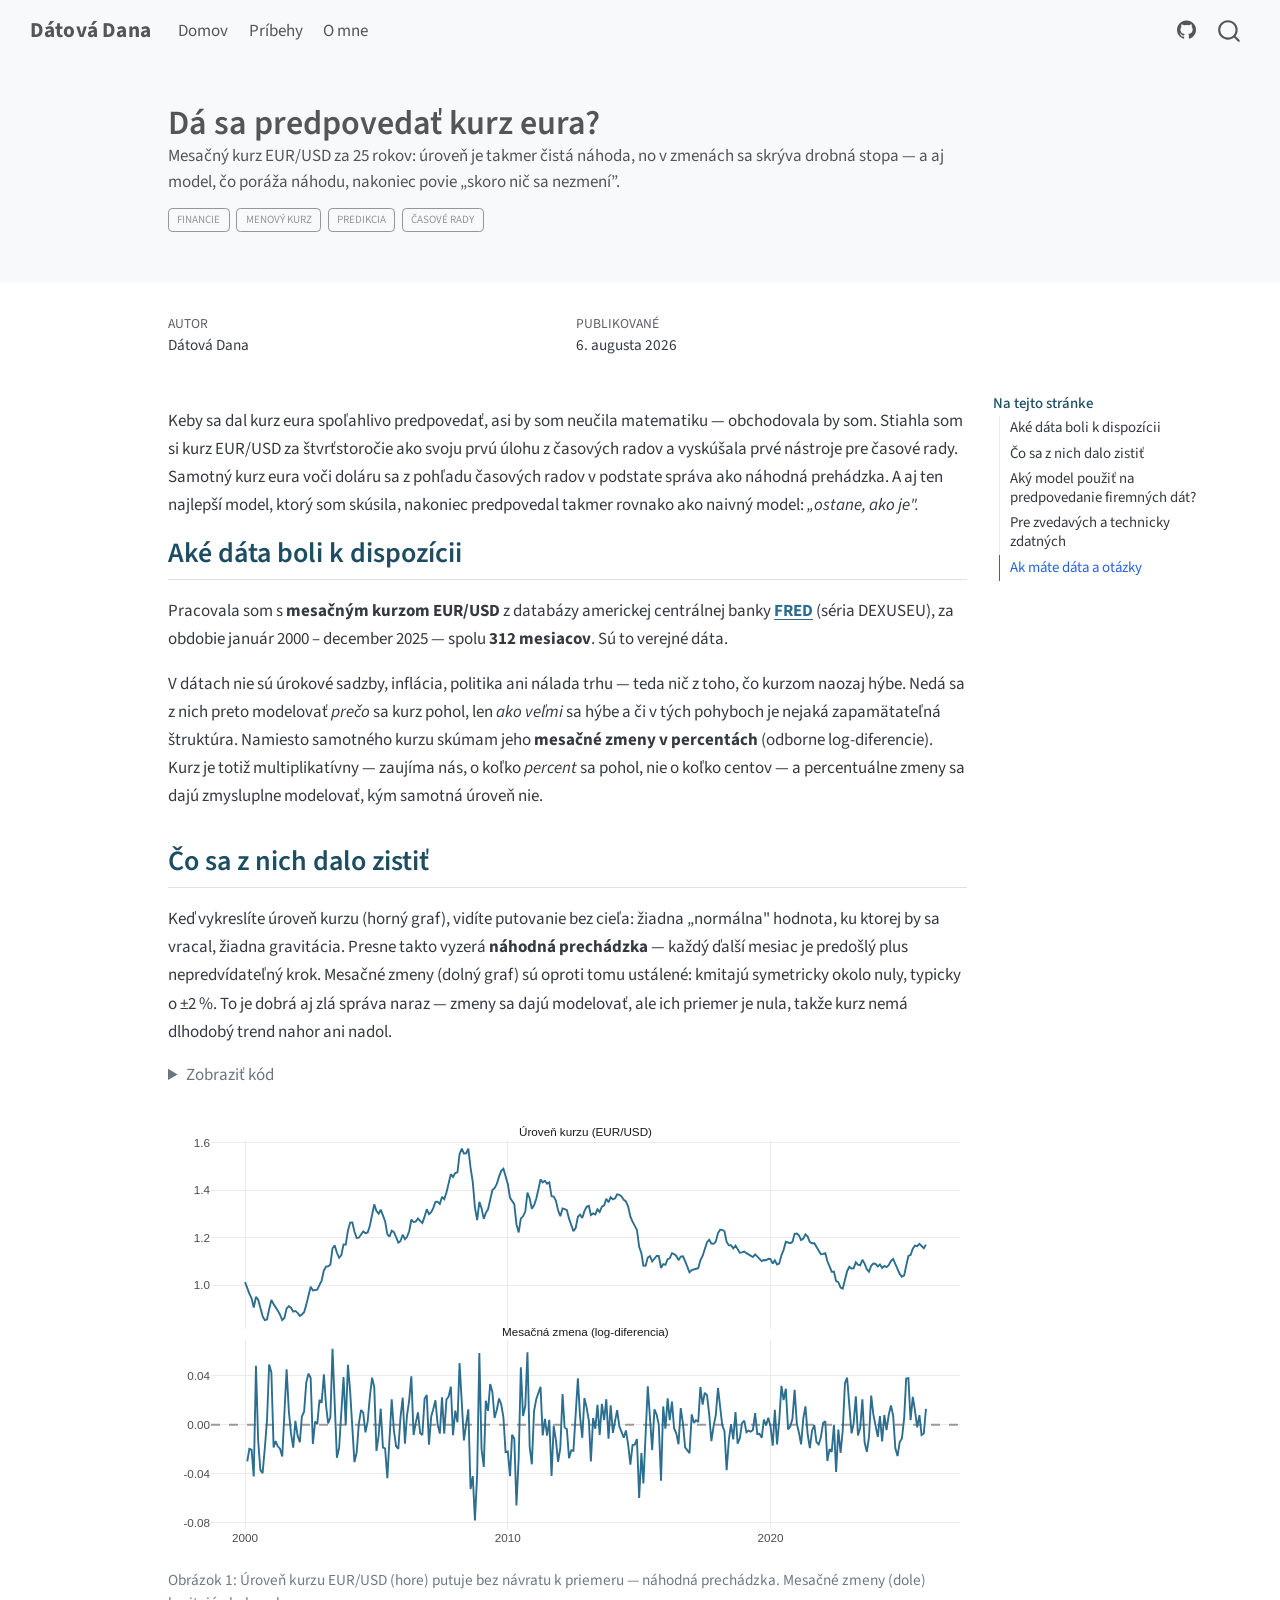
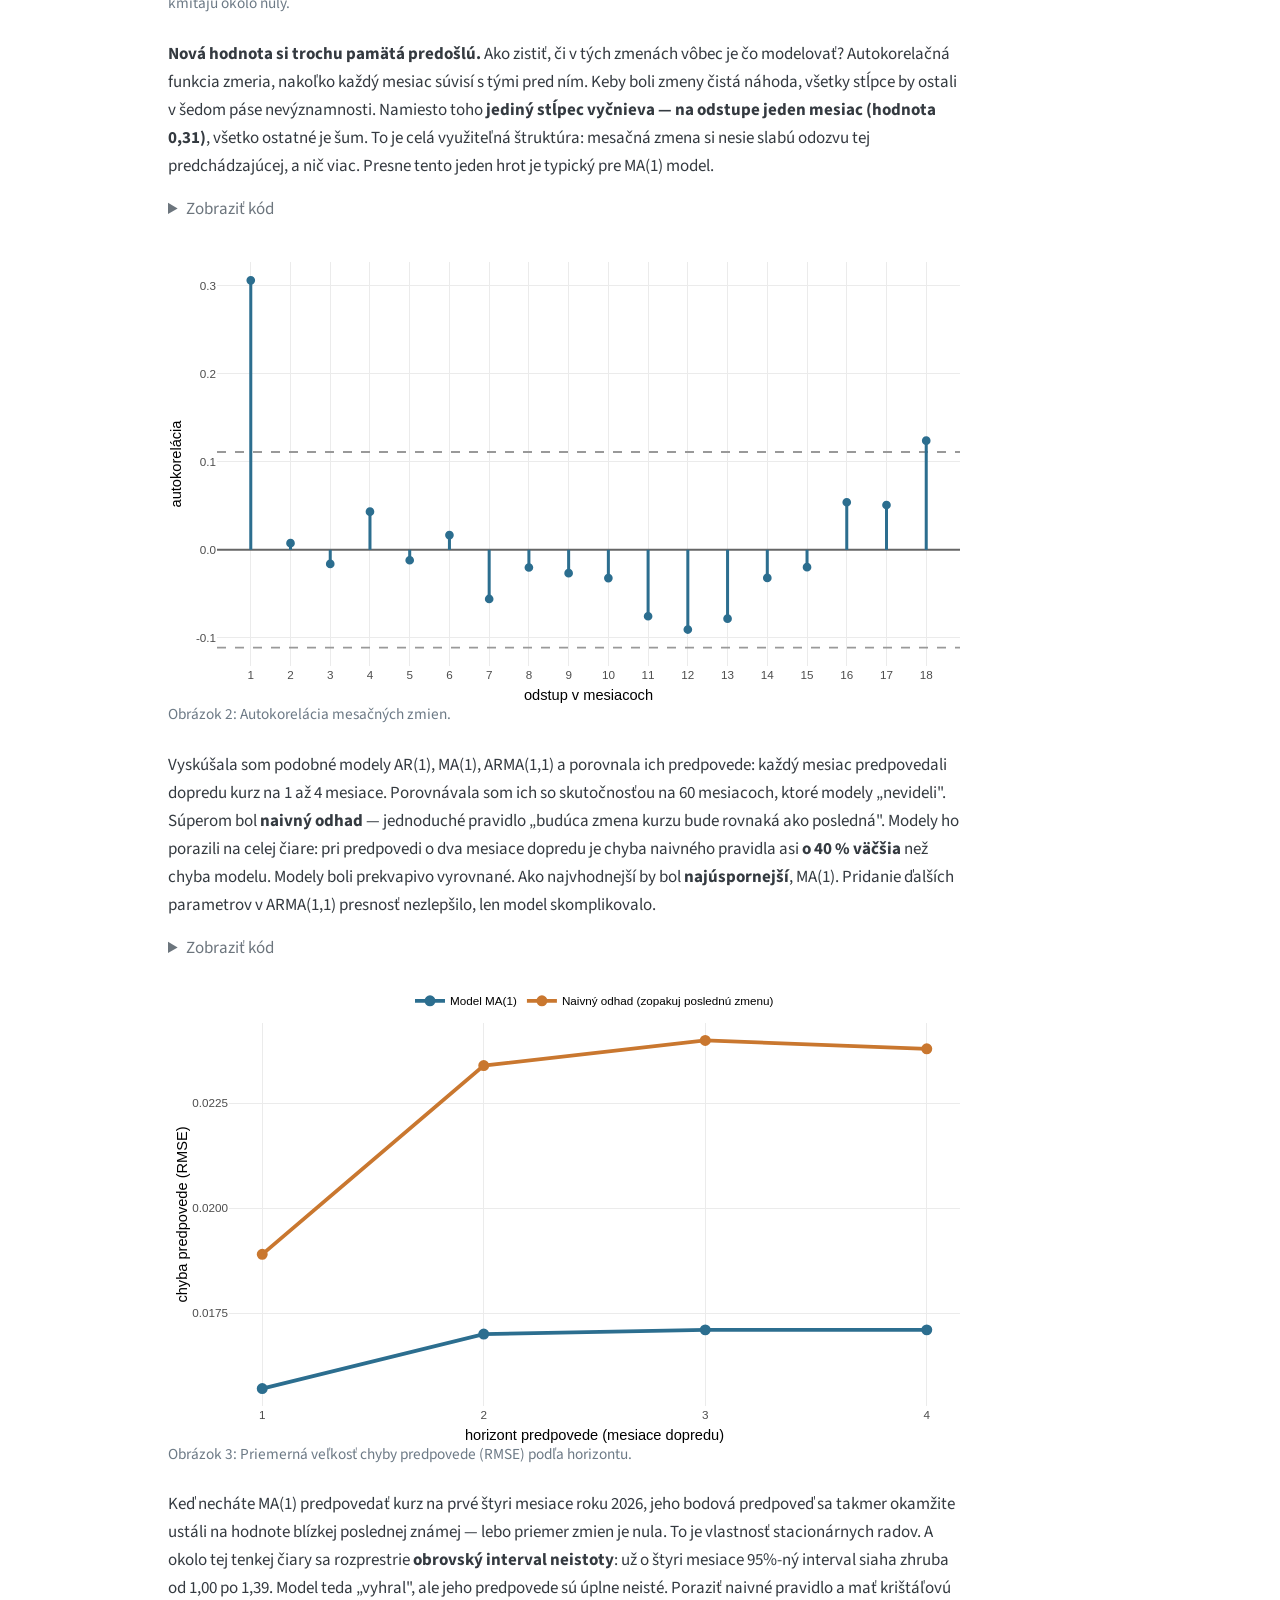
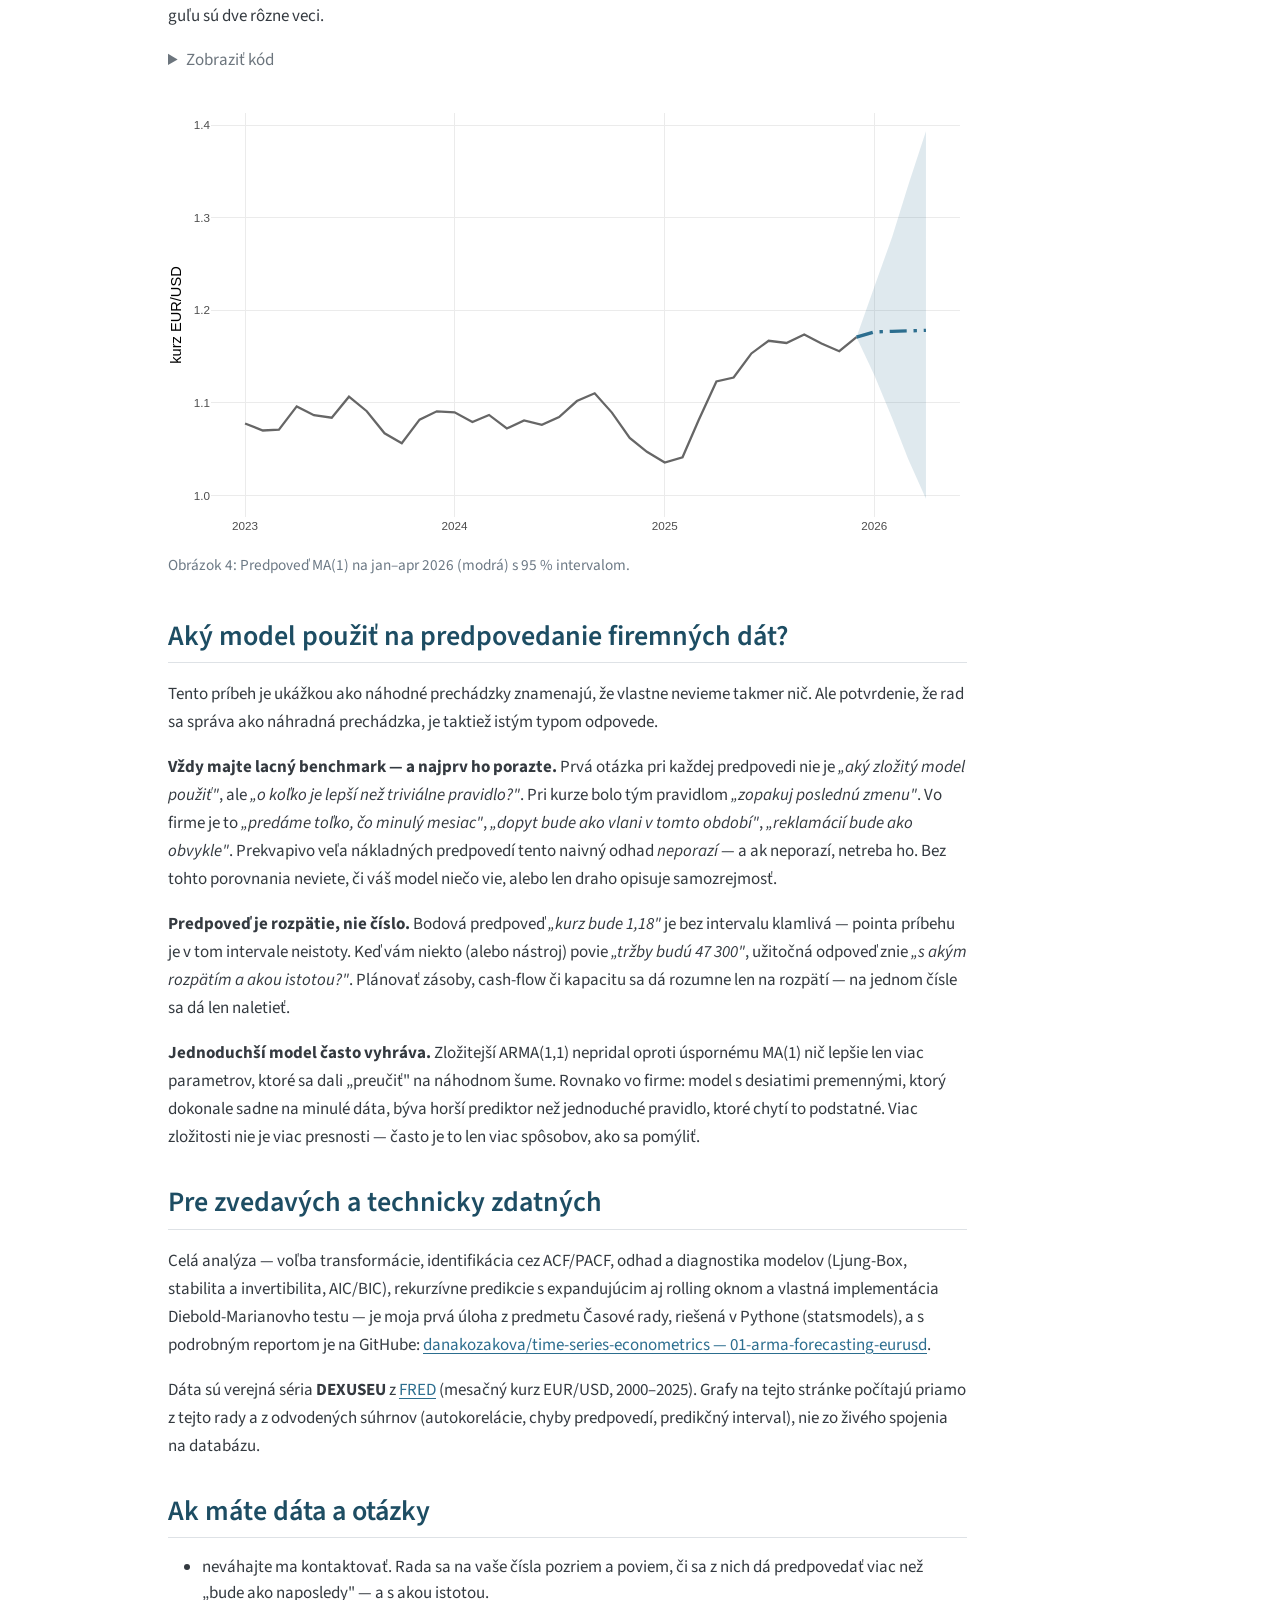
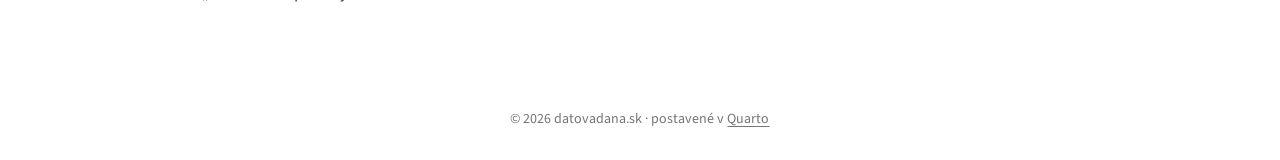
==== docs/posts/arma-eurusd/index.html @ b8ced152 "Pribeh kurz EUR USD" ====
<!DOCTYPE html>
<html xmlns="http://www.w3.org/1999/xhtml" lang="sk" xml:lang="sk"><head>

<meta charset="utf-8">
<meta name="generator" content="quarto-1.5.57">

<meta name="viewport" content="width=device-width, initial-scale=1.0, user-scalable=yes">

<meta name="author" content="Dátová Dana">
<meta name="description" content="Mesačný kurz EUR/USD za 25 rokov: úroveň je takmer čistá náhoda, no v zmenách sa skrýva drobná stopa — a aj model, čo poráža náhodu, nakoniec povie „skoro nič sa nezmení”.">

<title>Dá sa predpovedať kurz eura? – Dátová Dana</title>
<style>
code{white-space: pre-wrap;}
span.smallcaps{font-variant: small-caps;}
div.columns{display: flex; gap: min(4vw, 1.5em);}
div.column{flex: auto; overflow-x: auto;}
div.hanging-indent{margin-left: 1.5em; text-indent: -1.5em;}
ul.task-list{list-style: none;}
ul.task-list li input[type="checkbox"] {
  width: 0.8em;
  margin: 0 0.8em 0.2em -1em; /* quarto-specific, see https://github.com/quarto-dev/quarto-cli/issues/4556 */ 
  vertical-align: middle;
}
/* CSS for syntax highlighting */
pre > code.sourceCode { white-space: pre; position: relative; }
pre > code.sourceCode > span { line-height: 1.25; }
pre > code.sourceCode > span:empty { height: 1.2em; }
.sourceCode { overflow: visible; }
code.sourceCode > span { color: inherit; text-decoration: inherit; }
div.sourceCode { margin: 1em 0; }
pre.sourceCode { margin: 0; }
@media screen {
div.sourceCode { overflow: auto; }
}
@media print {
pre > code.sourceCode { white-space: pre-wrap; }
pre > code.sourceCode > span { display: inline-block; text-indent: -5em; padding-left: 5em; }
}
pre.numberSource code
  { counter-reset: source-line 0; }
pre.numberSource code > span
  { position: relative; left: -4em; counter-increment: source-line; }
pre.numberSource code > span > a:first-child::before
  { content: counter(source-line);
    position: relative; left: -1em; text-align: right; vertical-align: baseline;
    border: none; display: inline-block;
    -webkit-touch-callout: none; -webkit-user-select: none;
    -khtml-user-select: none; -moz-user-select: none;
    -ms-user-select: none; user-select: none;
    padding: 0 4px; width: 4em;
  }
pre.numberSource { margin-left: 3em;  padding-left: 4px; }
div.sourceCode
  {   }
@media screen {
pre > code.sourceCode > span > a:first-child::before { text-decoration: underline; }
}
</style>


<script src="../../site_libs/quarto-nav/quarto-nav.js"></script>
<script src="../../site_libs/quarto-nav/headroom.min.js"></script>
<script src="../../site_libs/clipboard/clipboard.min.js"></script>
<script src="../../site_libs/quarto-search/autocomplete.umd.js"></script>
<script src="../../site_libs/quarto-search/fuse.min.js"></script>
<script src="../../site_libs/quarto-search/quarto-search.js"></script>
<meta name="quarto:offset" content="../../">
<link href="../../favicon.ico" rel="icon">
<script src="../../site_libs/quarto-html/quarto.js"></script>
<script src="../../site_libs/quarto-html/popper.min.js"></script>
<script src="../../site_libs/quarto-html/tippy.umd.min.js"></script>
<script src="../../site_libs/quarto-html/anchor.min.js"></script>
<link href="../../site_libs/quarto-html/tippy.css" rel="stylesheet">
<link href="../../site_libs/quarto-html/quarto-syntax-highlighting.css" rel="stylesheet" id="quarto-text-highlighting-styles">
<script src="../../site_libs/bootstrap/bootstrap.min.js"></script>
<link href="../../site_libs/bootstrap/bootstrap-icons.css" rel="stylesheet">
<link href="../../site_libs/bootstrap/bootstrap.min.css" rel="stylesheet" id="quarto-bootstrap" data-mode="light">
<script id="quarto-search-options" type="application/json">{
  "location": "navbar",
  "copy-button": false,
  "collapse-after": 3,
  "panel-placement": "end",
  "type": "overlay",
  "limit": 50,
  "keyboard-shortcut": [
    "f",
    "/",
    "s"
  ],
  "show-item-context": false,
  "language": {
    "search-no-results-text": "Žiadne výsledky",
    "search-matching-documents-text": "zhodné dokumenty",
    "search-copy-link-title": "Skopírovať odkaz pre vyhľadávanie",
    "search-hide-matches-text": "Skryť ďalšie výsledky",
    "search-more-match-text": "ďalší výsledok v tomto dokumente",
    "search-more-matches-text": "ďalších výsledkov v tomto dokumente",
    "search-clear-button-title": "Vymazať",
    "search-text-placeholder": "",
    "search-detached-cancel-button-title": "Zrušiť",
    "search-submit-button-title": "Odoslať",
    "search-label": "Hľadať"
  }
}</script>
<link href="../../site_libs/htmltools-fill-0.5.8.1/fill.css" rel="stylesheet">

<script src="../../site_libs/htmlwidgets-1.6.4/htmlwidgets.js"></script>

<script src="../../site_libs/plotly-binding-4.12.1/plotly.js"></script>

<script src="../../site_libs/typedarray-0.1/typedarray.min.js"></script>

<script src="../../site_libs/jquery-3.5.1/jquery.min.js"></script>

<link href="../../site_libs/crosstalk-1.2.2/css/crosstalk.min.css" rel="stylesheet">

<script src="../../site_libs/crosstalk-1.2.2/js/crosstalk.min.js"></script>

<link href="../../site_libs/plotly-htmlwidgets-css-2.25.2/plotly-htmlwidgets.css" rel="stylesheet">

<script src="../../site_libs/plotly-main-2.25.2/plotly-latest.min.js"></script>



</head>

<body class="nav-fixed">

<div id="quarto-search-results"></div>
  <header id="quarto-header" class="headroom fixed-top quarto-banner">
    <nav class="navbar navbar-expand-lg " data-bs-theme="dark">
      <div class="navbar-container container-fluid">
      <div class="navbar-brand-container mx-auto">
    <a class="navbar-brand" href="../../index.html">
    <span class="navbar-title">Dátová Dana</span>
    </a>
  </div>
            <div id="quarto-search" class="" title="Hľadať"></div>
          <button class="navbar-toggler" type="button" data-bs-toggle="collapse" data-bs-target="#navbarCollapse" aria-controls="navbarCollapse" role="menu" aria-expanded="false" aria-label="Prepnúť navigáciu" onclick="if (window.quartoToggleHeadroom) { window.quartoToggleHeadroom(); }">
  <span class="navbar-toggler-icon"></span>
</button>
          <div class="collapse navbar-collapse" id="navbarCollapse">
            <ul class="navbar-nav navbar-nav-scroll me-auto">
  <li class="nav-item">
    <a class="nav-link" href="../../index.html"> 
<span class="menu-text">Domov</span></a>
  </li>  
  <li class="nav-item">
    <a class="nav-link" href="../../pribehy.html"> 
<span class="menu-text">Príbehy</span></a>
  </li>  
  <li class="nav-item">
    <a class="nav-link" href="../../about.html"> 
<span class="menu-text">O mne</span></a>
  </li>  
</ul>
            <ul class="navbar-nav navbar-nav-scroll ms-auto">
  <li class="nav-item compact">
    <a class="nav-link" href="https://github.com/danakozakova"> <i class="bi bi-github" role="img" aria-label="GitHub">
</i> 
<span class="menu-text"></span></a>
  </li>  
</ul>
          </div> <!-- /navcollapse -->
            <div class="quarto-navbar-tools">
</div>
      </div> <!-- /container-fluid -->
    </nav>
</header>
<!-- content -->
<header id="title-block-header" class="quarto-title-block default page-columns page-full">
  <div class="quarto-title-banner page-columns page-full">
    <div class="quarto-title column-body">
      <h1 class="title">Dá sa predpovedať kurz eura?</h1>
                  <div>
        <div class="description">
          Mesačný kurz EUR/USD za 25 rokov: úroveň je takmer čistá náhoda, no v zmenách sa skrýva drobná stopa — a aj model, čo poráža náhodu, nakoniec povie „skoro nič sa nezmení”.
        </div>
      </div>
                          <div class="quarto-categories">
                <div class="quarto-category">financie</div>
                <div class="quarto-category">menový kurz</div>
                <div class="quarto-category">predikcia</div>
                <div class="quarto-category">časové rady</div>
              </div>
                  </div>
  </div>
    
  
  <div class="quarto-title-meta">

      <div>
      <div class="quarto-title-meta-heading">Autor</div>
      <div class="quarto-title-meta-contents">
               <p>Dátová Dana </p>
            </div>
    </div>
      
      <div>
      <div class="quarto-title-meta-heading">Publikované</div>
      <div class="quarto-title-meta-contents">
        <p class="date">6. augusta 2026</p>
      </div>
    </div>
    
      
    </div>
    
  
  </header><div id="quarto-content" class="quarto-container page-columns page-rows-contents page-layout-article page-navbar">
<!-- sidebar -->
<!-- margin-sidebar -->
    <div id="quarto-margin-sidebar" class="sidebar margin-sidebar">
        <nav id="TOC" role="doc-toc" class="toc-active">
    <h2 id="toc-title">Na tejto stránke</h2>
   
  <ul>
  <li><a href="#aké-dáta-boli-k-dispozícii" id="toc-aké-dáta-boli-k-dispozícii" class="nav-link active" data-scroll-target="#aké-dáta-boli-k-dispozícii">Aké dáta boli k dispozícii</a></li>
  <li><a href="#čo-sa-z-nich-dalo-zistiť" id="toc-čo-sa-z-nich-dalo-zistiť" class="nav-link" data-scroll-target="#čo-sa-z-nich-dalo-zistiť">Čo sa z nich dalo zistiť</a></li>
  <li><a href="#aký-model-použiť-na-predpovedanie-firemných-dát" id="toc-aký-model-použiť-na-predpovedanie-firemných-dát" class="nav-link" data-scroll-target="#aký-model-použiť-na-predpovedanie-firemných-dát">Aký model použiť na predpovedanie firemných dát?</a></li>
  <li><a href="#pre-zvedavých-a-technicky-zdatných" id="toc-pre-zvedavých-a-technicky-zdatných" class="nav-link" data-scroll-target="#pre-zvedavých-a-technicky-zdatných">Pre zvedavých a technicky zdatných</a></li>
  <li><a href="#ak-máte-dáta-a-otázky" id="toc-ak-máte-dáta-a-otázky" class="nav-link" data-scroll-target="#ak-máte-dáta-a-otázky">Ak máte dáta a otázky</a></li>
  </ul>
</nav>
    </div>
<!-- main -->
<main class="content quarto-banner-title-block" id="quarto-document-content">





<p>Keby sa dal kurz eura spoľahlivo predpovedať, asi by som neučila matematiku — obchodovala by som. Stiahla som si kurz EUR/USD za štvrťstoročie ako svoju prvú úlohu z časových radov a vyskúšala prvé nástroje pre časové rady. Samotný kurz eura voči doláru sa z pohľadu časových radov v podstate správa ako náhodná prehádzka. A aj ten najlepší model, ktorý som skúsila, nakoniec predpovedal takmer rovnako ako naivný model: <em>„ostane, ako je".</em></p>
<section id="aké-dáta-boli-k-dispozícii" class="level2">
<h2 class="anchored" data-anchor-id="aké-dáta-boli-k-dispozícii">Aké dáta boli k dispozícii</h2>
<p>Pracovala som s <strong>mesačným kurzom EUR/USD</strong> z databázy americkej centrálnej banky <strong><a href="https://fred.stlouisfed.org/series/DEXUSEU">FRED</a></strong> (séria DEXUSEU), za obdobie január 2000 – december 2025 — spolu <strong>312 mesiacov</strong>. Sú to verejné dáta.</p>
<p>V dátach nie sú úrokové sadzby, inflácia, politika ani nálada trhu — teda nič z toho, čo kurzom naozaj hýbe. Nedá sa z nich preto modelovať <em>prečo</em> sa kurz pohol, len <em>ako veľmi</em> sa hýbe a či v tých pohyboch je nejaká zapamätateľná štruktúra. Namiesto samotného kurzu skúmam jeho <strong>mesačné zmeny v percentách</strong> (odborne log-diferencie). Kurz je totiž multiplikatívny — zaujíma nás, o koľko <em>percent</em> sa pohol, nie o koľko centov — a percentuálne zmeny sa dajú zmysluplne modelovať, kým samotná úroveň nie.</p>
</section>
<section id="čo-sa-z-nich-dalo-zistiť" class="level2">
<h2 class="anchored" data-anchor-id="čo-sa-z-nich-dalo-zistiť">Čo sa z nich dalo zistiť</h2>
<p>Keď vykreslíte úroveň kurzu (horný graf), vidíte putovanie bez cieľa: žiadna „normálna" hodnota, ku ktorej by sa vracal, žiadna gravitácia. Presne takto vyzerá <strong>náhodná prechádzka</strong> — každý ďalší mesiac je predošlý plus nepredvídateľný krok. Mesačné zmeny (dolný graf) sú oproti tomu ustálené: kmitajú symetricky okolo nuly, typicky o ±2 %. To je dobrá aj zlá správa naraz — zmeny sa dajú modelovať, ale ich priemer je nula, takže kurz nemá dlhodobý trend nahor ani nadol.</p>
<div class="cell">
<details class="code-fold">
<summary>Zobraziť kód</summary>
<div class="sourceCode cell-code" id="cb1"><pre class="sourceCode r code-with-copy"><code class="sourceCode r"><span id="cb1-1"><a href="#cb1-1" aria-hidden="true" tabindex="-1"></a>lvl <span class="ot">&lt;-</span> eur <span class="sc">|&gt;</span> <span class="fu">transmute</span>(Date, <span class="at">hodnota =</span> EURUSD, <span class="at">panel =</span> <span class="st">"Úroveň kurzu (EUR/USD)"</span>)</span>
<span id="cb1-2"><a href="#cb1-2" aria-hidden="true" tabindex="-1"></a>dlg <span class="ot">&lt;-</span> eur <span class="sc">|&gt;</span> <span class="fu">filter</span>(<span class="sc">!</span><span class="fu">is.na</span>(logdiff)) <span class="sc">|&gt;</span></span>
<span id="cb1-3"><a href="#cb1-3" aria-hidden="true" tabindex="-1"></a>  <span class="fu">transmute</span>(Date, <span class="at">hodnota =</span> logdiff, <span class="at">panel =</span> <span class="st">"Mesačná zmena (log-diferencia)"</span>)</span>
<span id="cb1-4"><a href="#cb1-4" aria-hidden="true" tabindex="-1"></a>both <span class="ot">&lt;-</span> <span class="fu">bind_rows</span>(lvl, dlg) <span class="sc">|&gt;</span></span>
<span id="cb1-5"><a href="#cb1-5" aria-hidden="true" tabindex="-1"></a>  <span class="fu">mutate</span>(<span class="at">panel =</span> <span class="fu">factor</span>(panel, <span class="at">levels =</span> <span class="fu">c</span>(<span class="st">"Úroveň kurzu (EUR/USD)"</span>,</span>
<span id="cb1-6"><a href="#cb1-6" aria-hidden="true" tabindex="-1"></a>                                          <span class="st">"Mesačná zmena (log-diferencia)"</span>)))</span>
<span id="cb1-7"><a href="#cb1-7" aria-hidden="true" tabindex="-1"></a></span>
<span id="cb1-8"><a href="#cb1-8" aria-hidden="true" tabindex="-1"></a>g1 <span class="ot">&lt;-</span> <span class="fu">ggplot</span>(both, <span class="fu">aes</span>(Date, hodnota)) <span class="sc">+</span></span>
<span id="cb1-9"><a href="#cb1-9" aria-hidden="true" tabindex="-1"></a>  <span class="fu">geom_hline</span>(<span class="at">data =</span> <span class="fu">data.frame</span>(<span class="at">panel =</span> <span class="fu">factor</span>(<span class="st">"Mesačná zmena (log-diferencia)"</span>,</span>
<span id="cb1-10"><a href="#cb1-10" aria-hidden="true" tabindex="-1"></a>                                              <span class="at">levels =</span> <span class="fu">levels</span>(both<span class="sc">$</span>panel)), <span class="at">y =</span> <span class="dv">0</span>),</span>
<span id="cb1-11"><a href="#cb1-11" aria-hidden="true" tabindex="-1"></a>             <span class="fu">aes</span>(<span class="at">yintercept =</span> y), <span class="at">linetype =</span> <span class="st">"dashed"</span>, <span class="at">colour =</span> <span class="st">"grey60"</span>) <span class="sc">+</span></span>
<span id="cb1-12"><a href="#cb1-12" aria-hidden="true" tabindex="-1"></a>  <span class="fu">geom_line</span>(<span class="at">colour =</span> <span class="st">"#2c6e8f"</span>, <span class="at">linewidth =</span> <span class="fl">0.5</span>) <span class="sc">+</span></span>
<span id="cb1-13"><a href="#cb1-13" aria-hidden="true" tabindex="-1"></a>  <span class="fu">facet_wrap</span>(<span class="sc">~</span> panel, <span class="at">ncol =</span> <span class="dv">1</span>, <span class="at">scales =</span> <span class="st">"free_y"</span>) <span class="sc">+</span></span>
<span id="cb1-14"><a href="#cb1-14" aria-hidden="true" tabindex="-1"></a>  <span class="fu">labs</span>(<span class="at">x =</span> <span class="cn">NULL</span>, <span class="at">y =</span> <span class="cn">NULL</span>) <span class="sc">+</span></span>
<span id="cb1-15"><a href="#cb1-15" aria-hidden="true" tabindex="-1"></a>  <span class="fu">theme_minimal</span>()</span>
<span id="cb1-16"><a href="#cb1-16" aria-hidden="true" tabindex="-1"></a><span class="fu">ggplotly</span>(g1) <span class="sc">|&gt;</span> <span class="fu">layout</span>(<span class="at">font =</span> <span class="fu">list</span>(<span class="at">family =</span> <span class="st">"sans-serif"</span>))</span></code><button title="Kopírovať do schránky" class="code-copy-button"><i class="bi"></i></button></pre></div>
</details>
<div id="fig-uroven-zmeny" class="cell-output-display quarto-float quarto-figure quarto-figure-center anchored">
<figure class="quarto-float quarto-float-fig figure">
<div aria-describedby="fig-uroven-zmeny-caption-0ceaefa1-69ba-4598-a22c-09a6ac19f8ca">
<div class="plotly html-widget html-fill-item" id="htmlwidget-493c4ec8bfd680b462db" style="width:100%;height:464px;"></div>
<script type="application/json" data-for="htmlwidget-493c4ec8bfd680b462db">{"x":{"data":[{"x":[10483.700000000001,20896.299999999999],"y":[0,0],"text":"y: 0","type":"scatter","mode":"lines","line":{"width":1.8897637795275593,"color":"rgba(153,153,153,1)","dash":"dash"},"hoveron":"points","showlegend":false,"xaxis":"x","yaxis":"y2","hoverinfo":"text","frame":null},{"x":[10957,10988,11017,11048,11078,11109,11139,11170,11201,11231,11262,11292,11323,11354,11382,11413,11443,11474,11504,11535,11566,11596,11627,11657,11688,11719,11747,11778,11808,11839,11869,11900,11931,11961,11992,12022,12053,12084,12112,12143,12173,12204,12234,12265,12296,12326,12357,12387,12418,12449,12478,12509,12539,12570,12600,12631,12662,12692,12723,12753,12784,12815,12843,12874,12904,12935,12965,12996,13027,13057,13088,13118,13149,13180,13208,13239,13269,13300,13330,13361,13392,13422,13453,13483,13514,13545,13573,13604,13634,13665,13695,13726,13757,13787,13818,13848,13879,13910,13939,13970,14000,14031,14061,14092,14123,14153,14184,14214,14245,14276,14304,14335,14365,14396,14426,14457,14488,14518,14549,14579,14610,14641,14669,14700,14730,14761,14791,14822,14853,14883,14914,14944,14975,15006,15034,15065,15095,15126,15156,15187,15218,15248,15279,15309,15340,15371,15400,15431,15461,15492,15522,15553,15584,15614,15645,15675,15706,15737,15765,15796,15826,15857,15887,15918,15949,15979,16010,16040,16071,16102,16130,16161,16191,16222,16252,16283,16314,16344,16375,16405,16436,16467,16495,16526,16556,16587,16617,16648,16679,16709,16740,16770,16801,16832,16861,16892,16922,16953,16983,17014,17045,17075,17106,17136,17167,17198,17226,17257,17287,17318,17348,17379,17410,17440,17471,17501,17532,17563,17591,17622,17652,17683,17713,17744,17775,17805,17836,17866,17897,17928,17956,17987,18017,18048,18078,18109,18140,18170,18201,18231,18262,18293,18322,18353,18383,18414,18444,18475,18506,18536,18567,18597,18628,18659,18687,18718,18748,18779,18809,18840,18871,18901,18932,18962,18993,19024,19052,19083,19113,19144,19174,19205,19236,19266,19297,19327,19358,19389,19417,19448,19478,19509,19539,19570,19601,19631,19662,19692,19723,19754,19783,19814,19844,19875,19905,19936,19967,19997,20028,20058,20089,20120,20148,20179,20209,20240,20270,20301,20332,20362,20393,20423],"y":[1.0130999999999999,0.98340000000000005,0.96430000000000005,0.94489999999999996,0.90590000000000004,0.95050000000000001,0.93859999999999999,0.90449999999999997,0.86950000000000005,0.85250000000000004,0.85519999999999996,0.89829999999999999,0.93759999999999999,0.92049999999999998,0.9083,0.89249999999999996,0.87529999999999997,0.85299999999999998,0.86150000000000004,0.90139999999999998,0.91139999999999999,0.90500000000000003,0.88829999999999998,0.89119999999999999,0.88319999999999999,0.87070000000000003,0.87660000000000005,0.88600000000000001,0.91700000000000004,0.95609999999999995,0.99350000000000005,0.97809999999999997,0.98060000000000003,0.98119999999999996,1.0013000000000001,1.0194000000000001,1.0622,1.0785,1.0797000000000001,1.0862000000000001,1.1556,1.1674,1.1365000000000001,1.1154999999999999,1.1267,1.1714,1.171,1.2298,1.2638,1.264,1.2261,1.1989000000000001,1.2,1.2145999999999999,1.2265999999999999,1.2191000000000001,1.2223999999999999,1.2506999999999999,1.2997000000000001,1.3406,1.3123,1.3012999999999999,1.3185,1.2943,1.2697000000000001,1.2155,1.2040999999999999,1.2295,1.2234,1.2021999999999999,1.1789000000000001,1.1860999999999999,1.2125999999999999,1.194,1.2028000000000001,1.2273000000000001,1.2766999999999999,1.2661,1.2681,1.2809999999999999,1.2722,1.2617,1.2887999999999999,1.3205,1.2992999999999999,1.3080000000000001,1.3246,1.3512999999999999,1.3517999999999999,1.3421000000000001,1.3726,1.3626,1.391,1.4233,1.4682999999999999,1.4559,1.4728000000000001,1.4759,1.552,1.5753999999999999,1.5553999999999999,1.5562,1.5759000000000001,1.4955000000000001,1.4341999999999999,1.3266,1.2744,1.3511,1.3244,1.2797000000000001,1.3049999999999999,1.3199000000000001,1.3646,1.4014,1.4092,1.4266000000000001,1.4575,1.4821,1.4907999999999999,1.4579,1.4266000000000001,1.3680000000000001,1.357,1.3416999999999999,1.2563,1.2222999999999999,1.2810999999999999,1.2903,1.3103,1.3900999999999999,1.3653999999999999,1.3221000000000001,1.3371,1.3655999999999999,1.4019999999999999,1.446,1.4335,1.4402999999999999,1.4275,1.4333,1.3747,1.3732,1.3557999999999999,1.3154999999999999,1.2909999999999999,1.3238000000000001,1.3208,1.3160000000000001,1.2806,1.2541,1.2278,1.2405999999999999,1.2885,1.2974000000000001,1.2837000000000001,1.3119000000000001,1.3304,1.3347,1.2952999999999999,1.3025,1.2983,1.3197000000000001,1.3088,1.3313999999999999,1.3364,1.3646,1.3491,1.3708,1.3617999999999999,1.3665,1.3828,1.381,1.3738999999999999,1.3594999999999999,1.3532999999999999,1.3314999999999999,1.2888999999999999,1.2677,1.2473000000000001,1.2329000000000001,1.1615,1.135,1.0819000000000001,1.0822000000000001,1.1167,1.1226,1.0996999999999999,1.1135999999999999,1.1229,1.1228,1.0727,1.0889,1.0854999999999999,1.1092,1.1133999999999999,1.1346000000000001,1.1312,1.1232,1.1054999999999999,1.1207,1.1217999999999999,1.1013999999999999,1.0791999999999999,1.0545,1.0634999999999999,1.0649999999999999,1.0690999999999999,1.0713999999999999,1.105,1.1233,1.153,1.1813,1.1913,1.1755,1.1742999999999999,1.1836,1.2197,1.234,1.2334000000000001,1.2270000000000001,1.1822999999999999,1.1678999999999999,1.1685000000000001,1.1547000000000001,1.1667000000000001,1.1488,1.1364000000000001,1.1379999999999999,1.1417999999999999,1.1349,1.1295999999999999,1.1234,1.1187,1.1294999999999999,1.1211,1.1129,1.1011,1.1057999999999999,1.1051,1.1113999999999999,1.1097999999999999,1.0911,1.1046,1.0871,1.0907,1.1258999999999999,1.1488,1.1831,1.1785000000000001,1.1768000000000001,1.1826000000000001,1.2168000000000001,1.2178,1.2094,1.1901999999999999,1.1964999999999999,1.2145999999999999,1.2048000000000001,1.1820999999999999,1.1767000000000001,1.1765000000000001,1.1599999999999999,1.1415999999999999,1.1301000000000001,1.1316999999999999,1.1349,1.1019000000000001,1.0803,1.0567,1.0567,1.0167999999999999,1.0128999999999999,0.9899,0.98529999999999995,1.0192000000000001,1.0590999999999999,1.0777000000000001,1.0702,1.0710999999999999,1.0962000000000001,1.0867,1.0840000000000001,1.1067,1.091,1.0671999999999999,1.0565,1.0819000000000001,1.0909,1.0899000000000001,1.0792999999999999,1.087,1.0724,1.081,1.0763,1.0847,1.1020000000000001,1.1104000000000001,1.0894999999999999,1.0621,1.0471999999999999,1.0356000000000001,1.0412999999999999,1.0812999999999999,1.1232,1.1274,1.1534,1.1671,1.1647000000000001,1.1738999999999999,1.1640999999999999,1.1557999999999999,1.171],"text":["Date: 2000-01-01<br />hodnota:  1.013100e+00","Date: 2000-02-01<br />hodnota:  9.834000e-01","Date: 2000-03-01<br />hodnota:  9.643000e-01","Date: 2000-04-01<br />hodnota:  9.449000e-01","Date: 2000-05-01<br />hodnota:  9.059000e-01","Date: 2000-06-01<br />hodnota:  9.505000e-01","Date: 2000-07-01<br />hodnota:  9.386000e-01","Date: 2000-08-01<br />hodnota:  9.045000e-01","Date: 2000-09-01<br />hodnota:  8.695000e-01","Date: 2000-10-01<br />hodnota:  8.525000e-01","Date: 2000-11-01<br />hodnota:  8.552000e-01","Date: 2000-12-01<br />hodnota:  8.983000e-01","Date: 2001-01-01<br />hodnota:  9.376000e-01","Date: 2001-02-01<br />hodnota:  9.205000e-01","Date: 2001-03-01<br />hodnota:  9.083000e-01","Date: 2001-04-01<br />hodnota:  8.925000e-01","Date: 2001-05-01<br />hodnota:  8.753000e-01","Date: 2001-06-01<br />hodnota:  8.530000e-01","Date: 2001-07-01<br />hodnota:  8.615000e-01","Date: 2001-08-01<br />hodnota:  9.014000e-01","Date: 2001-09-01<br />hodnota:  9.114000e-01","Date: 2001-10-01<br />hodnota:  9.050000e-01","Date: 2001-11-01<br />hodnota:  8.883000e-01","Date: 2001-12-01<br />hodnota:  8.912000e-01","Date: 2002-01-01<br />hodnota:  8.832000e-01","Date: 2002-02-01<br />hodnota:  8.707000e-01","Date: 2002-03-01<br />hodnota:  8.766000e-01","Date: 2002-04-01<br />hodnota:  8.860000e-01","Date: 2002-05-01<br />hodnota:  9.170000e-01","Date: 2002-06-01<br />hodnota:  9.561000e-01","Date: 2002-07-01<br />hodnota:  9.935000e-01","Date: 2002-08-01<br />hodnota:  9.781000e-01","Date: 2002-09-01<br />hodnota:  9.806000e-01","Date: 2002-10-01<br />hodnota:  9.812000e-01","Date: 2002-11-01<br />hodnota:  1.001300e+00","Date: 2002-12-01<br />hodnota:  1.019400e+00","Date: 2003-01-01<br />hodnota:  1.062200e+00","Date: 2003-02-01<br />hodnota:  1.078500e+00","Date: 2003-03-01<br />hodnota:  1.079700e+00","Date: 2003-04-01<br />hodnota:  1.086200e+00","Date: 2003-05-01<br />hodnota:  1.155600e+00","Date: 2003-06-01<br />hodnota:  1.167400e+00","Date: 2003-07-01<br />hodnota:  1.136500e+00","Date: 2003-08-01<br />hodnota:  1.115500e+00","Date: 2003-09-01<br />hodnota:  1.126700e+00","Date: 2003-10-01<br />hodnota:  1.171400e+00","Date: 2003-11-01<br />hodnota:  1.171000e+00","Date: 2003-12-01<br />hodnota:  1.229800e+00","Date: 2004-01-01<br />hodnota:  1.263800e+00","Date: 2004-02-01<br />hodnota:  1.264000e+00","Date: 2004-03-01<br />hodnota:  1.226100e+00","Date: 2004-04-01<br />hodnota:  1.198900e+00","Date: 2004-05-01<br />hodnota:  1.200000e+00","Date: 2004-06-01<br />hodnota:  1.214600e+00","Date: 2004-07-01<br />hodnota:  1.226600e+00","Date: 2004-08-01<br />hodnota:  1.219100e+00","Date: 2004-09-01<br />hodnota:  1.222400e+00","Date: 2004-10-01<br />hodnota:  1.250700e+00","Date: 2004-11-01<br />hodnota:  1.299700e+00","Date: 2004-12-01<br />hodnota:  1.340600e+00","Date: 2005-01-01<br />hodnota:  1.312300e+00","Date: 2005-02-01<br />hodnota:  1.301300e+00","Date: 2005-03-01<br />hodnota:  1.318500e+00","Date: 2005-04-01<br />hodnota:  1.294300e+00","Date: 2005-05-01<br />hodnota:  1.269700e+00","Date: 2005-06-01<br />hodnota:  1.215500e+00","Date: 2005-07-01<br />hodnota:  1.204100e+00","Date: 2005-08-01<br />hodnota:  1.229500e+00","Date: 2005-09-01<br />hodnota:  1.223400e+00","Date: 2005-10-01<br />hodnota:  1.202200e+00","Date: 2005-11-01<br />hodnota:  1.178900e+00","Date: 2005-12-01<br />hodnota:  1.186100e+00","Date: 2006-01-01<br />hodnota:  1.212600e+00","Date: 2006-02-01<br />hodnota:  1.194000e+00","Date: 2006-03-01<br />hodnota:  1.202800e+00","Date: 2006-04-01<br />hodnota:  1.227300e+00","Date: 2006-05-01<br />hodnota:  1.276700e+00","Date: 2006-06-01<br />hodnota:  1.266100e+00","Date: 2006-07-01<br />hodnota:  1.268100e+00","Date: 2006-08-01<br />hodnota:  1.281000e+00","Date: 2006-09-01<br />hodnota:  1.272200e+00","Date: 2006-10-01<br />hodnota:  1.261700e+00","Date: 2006-11-01<br />hodnota:  1.288800e+00","Date: 2006-12-01<br />hodnota:  1.320500e+00","Date: 2007-01-01<br />hodnota:  1.299300e+00","Date: 2007-02-01<br />hodnota:  1.308000e+00","Date: 2007-03-01<br />hodnota:  1.324600e+00","Date: 2007-04-01<br />hodnota:  1.351300e+00","Date: 2007-05-01<br />hodnota:  1.351800e+00","Date: 2007-06-01<br />hodnota:  1.342100e+00","Date: 2007-07-01<br />hodnota:  1.372600e+00","Date: 2007-08-01<br />hodnota:  1.362600e+00","Date: 2007-09-01<br />hodnota:  1.391000e+00","Date: 2007-10-01<br />hodnota:  1.423300e+00","Date: 2007-11-01<br />hodnota:  1.468300e+00","Date: 2007-12-01<br />hodnota:  1.455900e+00","Date: 2008-01-01<br />hodnota:  1.472800e+00","Date: 2008-02-01<br />hodnota:  1.475900e+00","Date: 2008-03-01<br />hodnota:  1.552000e+00","Date: 2008-04-01<br />hodnota:  1.575400e+00","Date: 2008-05-01<br />hodnota:  1.555400e+00","Date: 2008-06-01<br />hodnota:  1.556200e+00","Date: 2008-07-01<br />hodnota:  1.575900e+00","Date: 2008-08-01<br />hodnota:  1.495500e+00","Date: 2008-09-01<br />hodnota:  1.434200e+00","Date: 2008-10-01<br />hodnota:  1.326600e+00","Date: 2008-11-01<br />hodnota:  1.274400e+00","Date: 2008-12-01<br />hodnota:  1.351100e+00","Date: 2009-01-01<br />hodnota:  1.324400e+00","Date: 2009-02-01<br />hodnota:  1.279700e+00","Date: 2009-03-01<br />hodnota:  1.305000e+00","Date: 2009-04-01<br />hodnota:  1.319900e+00","Date: 2009-05-01<br />hodnota:  1.364600e+00","Date: 2009-06-01<br />hodnota:  1.401400e+00","Date: 2009-07-01<br />hodnota:  1.409200e+00","Date: 2009-08-01<br />hodnota:  1.426600e+00","Date: 2009-09-01<br />hodnota:  1.457500e+00","Date: 2009-10-01<br />hodnota:  1.482100e+00","Date: 2009-11-01<br />hodnota:  1.490800e+00","Date: 2009-12-01<br />hodnota:  1.457900e+00","Date: 2010-01-01<br />hodnota:  1.426600e+00","Date: 2010-02-01<br />hodnota:  1.368000e+00","Date: 2010-03-01<br />hodnota:  1.357000e+00","Date: 2010-04-01<br />hodnota:  1.341700e+00","Date: 2010-05-01<br />hodnota:  1.256300e+00","Date: 2010-06-01<br />hodnota:  1.222300e+00","Date: 2010-07-01<br />hodnota:  1.281100e+00","Date: 2010-08-01<br />hodnota:  1.290300e+00","Date: 2010-09-01<br />hodnota:  1.310300e+00","Date: 2010-10-01<br />hodnota:  1.390100e+00","Date: 2010-11-01<br />hodnota:  1.365400e+00","Date: 2010-12-01<br />hodnota:  1.322100e+00","Date: 2011-01-01<br />hodnota:  1.337100e+00","Date: 2011-02-01<br />hodnota:  1.365600e+00","Date: 2011-03-01<br />hodnota:  1.402000e+00","Date: 2011-04-01<br />hodnota:  1.446000e+00","Date: 2011-05-01<br />hodnota:  1.433500e+00","Date: 2011-06-01<br />hodnota:  1.440300e+00","Date: 2011-07-01<br />hodnota:  1.427500e+00","Date: 2011-08-01<br />hodnota:  1.433300e+00","Date: 2011-09-01<br />hodnota:  1.374700e+00","Date: 2011-10-01<br />hodnota:  1.373200e+00","Date: 2011-11-01<br />hodnota:  1.355800e+00","Date: 2011-12-01<br />hodnota:  1.315500e+00","Date: 2012-01-01<br />hodnota:  1.291000e+00","Date: 2012-02-01<br />hodnota:  1.323800e+00","Date: 2012-03-01<br />hodnota:  1.320800e+00","Date: 2012-04-01<br />hodnota:  1.316000e+00","Date: 2012-05-01<br />hodnota:  1.280600e+00","Date: 2012-06-01<br />hodnota:  1.254100e+00","Date: 2012-07-01<br />hodnota:  1.227800e+00","Date: 2012-08-01<br />hodnota:  1.240600e+00","Date: 2012-09-01<br />hodnota:  1.288500e+00","Date: 2012-10-01<br />hodnota:  1.297400e+00","Date: 2012-11-01<br />hodnota:  1.283700e+00","Date: 2012-12-01<br />hodnota:  1.311900e+00","Date: 2013-01-01<br />hodnota:  1.330400e+00","Date: 2013-02-01<br />hodnota:  1.334700e+00","Date: 2013-03-01<br />hodnota:  1.295300e+00","Date: 2013-04-01<br />hodnota:  1.302500e+00","Date: 2013-05-01<br />hodnota:  1.298300e+00","Date: 2013-06-01<br />hodnota:  1.319700e+00","Date: 2013-07-01<br />hodnota:  1.308800e+00","Date: 2013-08-01<br />hodnota:  1.331400e+00","Date: 2013-09-01<br />hodnota:  1.336400e+00","Date: 2013-10-01<br />hodnota:  1.364600e+00","Date: 2013-11-01<br />hodnota:  1.349100e+00","Date: 2013-12-01<br />hodnota:  1.370800e+00","Date: 2014-01-01<br />hodnota:  1.361800e+00","Date: 2014-02-01<br />hodnota:  1.366500e+00","Date: 2014-03-01<br />hodnota:  1.382800e+00","Date: 2014-04-01<br />hodnota:  1.381000e+00","Date: 2014-05-01<br />hodnota:  1.373900e+00","Date: 2014-06-01<br />hodnota:  1.359500e+00","Date: 2014-07-01<br />hodnota:  1.353300e+00","Date: 2014-08-01<br />hodnota:  1.331500e+00","Date: 2014-09-01<br />hodnota:  1.288900e+00","Date: 2014-10-01<br />hodnota:  1.267700e+00","Date: 2014-11-01<br />hodnota:  1.247300e+00","Date: 2014-12-01<br />hodnota:  1.232900e+00","Date: 2015-01-01<br />hodnota:  1.161500e+00","Date: 2015-02-01<br />hodnota:  1.135000e+00","Date: 2015-03-01<br />hodnota:  1.081900e+00","Date: 2015-04-01<br />hodnota:  1.082200e+00","Date: 2015-05-01<br />hodnota:  1.116700e+00","Date: 2015-06-01<br />hodnota:  1.122600e+00","Date: 2015-07-01<br />hodnota:  1.099700e+00","Date: 2015-08-01<br />hodnota:  1.113600e+00","Date: 2015-09-01<br />hodnota:  1.122900e+00","Date: 2015-10-01<br />hodnota:  1.122800e+00","Date: 2015-11-01<br />hodnota:  1.072700e+00","Date: 2015-12-01<br />hodnota:  1.088900e+00","Date: 2016-01-01<br />hodnota:  1.085500e+00","Date: 2016-02-01<br />hodnota:  1.109200e+00","Date: 2016-03-01<br />hodnota:  1.113400e+00","Date: 2016-04-01<br />hodnota:  1.134600e+00","Date: 2016-05-01<br />hodnota:  1.131200e+00","Date: 2016-06-01<br />hodnota:  1.123200e+00","Date: 2016-07-01<br />hodnota:  1.105500e+00","Date: 2016-08-01<br />hodnota:  1.120700e+00","Date: 2016-09-01<br />hodnota:  1.121800e+00","Date: 2016-10-01<br />hodnota:  1.101400e+00","Date: 2016-11-01<br />hodnota:  1.079200e+00","Date: 2016-12-01<br />hodnota:  1.054500e+00","Date: 2017-01-01<br />hodnota:  1.063500e+00","Date: 2017-02-01<br />hodnota:  1.065000e+00","Date: 2017-03-01<br />hodnota:  1.069100e+00","Date: 2017-04-01<br />hodnota:  1.071400e+00","Date: 2017-05-01<br />hodnota:  1.105000e+00","Date: 2017-06-01<br />hodnota:  1.123300e+00","Date: 2017-07-01<br />hodnota:  1.153000e+00","Date: 2017-08-01<br />hodnota:  1.181300e+00","Date: 2017-09-01<br />hodnota:  1.191300e+00","Date: 2017-10-01<br />hodnota:  1.175500e+00","Date: 2017-11-01<br />hodnota:  1.174300e+00","Date: 2017-12-01<br />hodnota:  1.183600e+00","Date: 2018-01-01<br />hodnota:  1.219700e+00","Date: 2018-02-01<br />hodnota:  1.234000e+00","Date: 2018-03-01<br />hodnota:  1.233400e+00","Date: 2018-04-01<br />hodnota:  1.227000e+00","Date: 2018-05-01<br />hodnota:  1.182300e+00","Date: 2018-06-01<br />hodnota:  1.167900e+00","Date: 2018-07-01<br />hodnota:  1.168500e+00","Date: 2018-08-01<br />hodnota:  1.154700e+00","Date: 2018-09-01<br />hodnota:  1.166700e+00","Date: 2018-10-01<br />hodnota:  1.148800e+00","Date: 2018-11-01<br />hodnota:  1.136400e+00","Date: 2018-12-01<br />hodnota:  1.138000e+00","Date: 2019-01-01<br />hodnota:  1.141800e+00","Date: 2019-02-01<br />hodnota:  1.134900e+00","Date: 2019-03-01<br />hodnota:  1.129600e+00","Date: 2019-04-01<br />hodnota:  1.123400e+00","Date: 2019-05-01<br />hodnota:  1.118700e+00","Date: 2019-06-01<br />hodnota:  1.129500e+00","Date: 2019-07-01<br />hodnota:  1.121100e+00","Date: 2019-08-01<br />hodnota:  1.112900e+00","Date: 2019-09-01<br />hodnota:  1.101100e+00","Date: 2019-10-01<br />hodnota:  1.105800e+00","Date: 2019-11-01<br />hodnota:  1.105100e+00","Date: 2019-12-01<br />hodnota:  1.111400e+00","Date: 2020-01-01<br />hodnota:  1.109800e+00","Date: 2020-02-01<br />hodnota:  1.091100e+00","Date: 2020-03-01<br />hodnota:  1.104600e+00","Date: 2020-04-01<br />hodnota:  1.087100e+00","Date: 2020-05-01<br />hodnota:  1.090700e+00","Date: 2020-06-01<br />hodnota:  1.125900e+00","Date: 2020-07-01<br />hodnota:  1.148800e+00","Date: 2020-08-01<br />hodnota:  1.183100e+00","Date: 2020-09-01<br />hodnota:  1.178500e+00","Date: 2020-10-01<br />hodnota:  1.176800e+00","Date: 2020-11-01<br />hodnota:  1.182600e+00","Date: 2020-12-01<br />hodnota:  1.216800e+00","Date: 2021-01-01<br />hodnota:  1.217800e+00","Date: 2021-02-01<br />hodnota:  1.209400e+00","Date: 2021-03-01<br />hodnota:  1.190200e+00","Date: 2021-04-01<br />hodnota:  1.196500e+00","Date: 2021-05-01<br />hodnota:  1.214600e+00","Date: 2021-06-01<br />hodnota:  1.204800e+00","Date: 2021-07-01<br />hodnota:  1.182100e+00","Date: 2021-08-01<br />hodnota:  1.176700e+00","Date: 2021-09-01<br />hodnota:  1.176500e+00","Date: 2021-10-01<br />hodnota:  1.160000e+00","Date: 2021-11-01<br />hodnota:  1.141600e+00","Date: 2021-12-01<br />hodnota:  1.130100e+00","Date: 2022-01-01<br />hodnota:  1.131700e+00","Date: 2022-02-01<br />hodnota:  1.134900e+00","Date: 2022-03-01<br />hodnota:  1.101900e+00","Date: 2022-04-01<br />hodnota:  1.080300e+00","Date: 2022-05-01<br />hodnota:  1.056700e+00","Date: 2022-06-01<br />hodnota:  1.056700e+00","Date: 2022-07-01<br />hodnota:  1.016800e+00","Date: 2022-08-01<br />hodnota:  1.012900e+00","Date: 2022-09-01<br />hodnota:  9.899000e-01","Date: 2022-10-01<br />hodnota:  9.853000e-01","Date: 2022-11-01<br />hodnota:  1.019200e+00","Date: 2022-12-01<br />hodnota:  1.059100e+00","Date: 2023-01-01<br />hodnota:  1.077700e+00","Date: 2023-02-01<br />hodnota:  1.070200e+00","Date: 2023-03-01<br />hodnota:  1.071100e+00","Date: 2023-04-01<br />hodnota:  1.096200e+00","Date: 2023-05-01<br />hodnota:  1.086700e+00","Date: 2023-06-01<br />hodnota:  1.084000e+00","Date: 2023-07-01<br />hodnota:  1.106700e+00","Date: 2023-08-01<br />hodnota:  1.091000e+00","Date: 2023-09-01<br />hodnota:  1.067200e+00","Date: 2023-10-01<br />hodnota:  1.056500e+00","Date: 2023-11-01<br />hodnota:  1.081900e+00","Date: 2023-12-01<br />hodnota:  1.090900e+00","Date: 2024-01-01<br />hodnota:  1.089900e+00","Date: 2024-02-01<br />hodnota:  1.079300e+00","Date: 2024-03-01<br />hodnota:  1.087000e+00","Date: 2024-04-01<br />hodnota:  1.072400e+00","Date: 2024-05-01<br />hodnota:  1.081000e+00","Date: 2024-06-01<br />hodnota:  1.076300e+00","Date: 2024-07-01<br />hodnota:  1.084700e+00","Date: 2024-08-01<br />hodnota:  1.102000e+00","Date: 2024-09-01<br />hodnota:  1.110400e+00","Date: 2024-10-01<br />hodnota:  1.089500e+00","Date: 2024-11-01<br />hodnota:  1.062100e+00","Date: 2024-12-01<br />hodnota:  1.047200e+00","Date: 2025-01-01<br />hodnota:  1.035600e+00","Date: 2025-02-01<br />hodnota:  1.041300e+00","Date: 2025-03-01<br />hodnota:  1.081300e+00","Date: 2025-04-01<br />hodnota:  1.123200e+00","Date: 2025-05-01<br />hodnota:  1.127400e+00","Date: 2025-06-01<br />hodnota:  1.153400e+00","Date: 2025-07-01<br />hodnota:  1.167100e+00","Date: 2025-08-01<br />hodnota:  1.164700e+00","Date: 2025-09-01<br />hodnota:  1.173900e+00","Date: 2025-10-01<br />hodnota:  1.164100e+00","Date: 2025-11-01<br />hodnota:  1.155800e+00","Date: 2025-12-01<br />hodnota:  1.171000e+00"],"type":"scatter","mode":"lines","line":{"width":1.8897637795275593,"color":"rgba(44,110,143,1)","dash":"solid"},"hoveron":"points","showlegend":false,"xaxis":"x","yaxis":"y","hoverinfo":"text","frame":null},{"x":[10988,11017,11048,11078,11109,11139,11170,11201,11231,11262,11292,11323,11354,11382,11413,11443,11474,11504,11535,11566,11596,11627,11657,11688,11719,11747,11778,11808,11839,11869,11900,11931,11961,11992,12022,12053,12084,12112,12143,12173,12204,12234,12265,12296,12326,12357,12387,12418,12449,12478,12509,12539,12570,12600,12631,12662,12692,12723,12753,12784,12815,12843,12874,12904,12935,12965,12996,13027,13057,13088,13118,13149,13180,13208,13239,13269,13300,13330,13361,13392,13422,13453,13483,13514,13545,13573,13604,13634,13665,13695,13726,13757,13787,13818,13848,13879,13910,13939,13970,14000,14031,14061,14092,14123,14153,14184,14214,14245,14276,14304,14335,14365,14396,14426,14457,14488,14518,14549,14579,14610,14641,14669,14700,14730,14761,14791,14822,14853,14883,14914,14944,14975,15006,15034,15065,15095,15126,15156,15187,15218,15248,15279,15309,15340,15371,15400,15431,15461,15492,15522,15553,15584,15614,15645,15675,15706,15737,15765,15796,15826,15857,15887,15918,15949,15979,16010,16040,16071,16102,16130,16161,16191,16222,16252,16283,16314,16344,16375,16405,16436,16467,16495,16526,16556,16587,16617,16648,16679,16709,16740,16770,16801,16832,16861,16892,16922,16953,16983,17014,17045,17075,17106,17136,17167,17198,17226,17257,17287,17318,17348,17379,17410,17440,17471,17501,17532,17563,17591,17622,17652,17683,17713,17744,17775,17805,17836,17866,17897,17928,17956,17987,18017,18048,18078,18109,18140,18170,18201,18231,18262,18293,18322,18353,18383,18414,18444,18475,18506,18536,18567,18597,18628,18659,18687,18718,18748,18779,18809,18840,18871,18901,18932,18962,18993,19024,19052,19083,19113,19144,19174,19205,19236,19266,19297,19327,19358,19389,19417,19448,19478,19509,19539,19570,19601,19631,19662,19692,19723,19754,19783,19814,19844,19875,19905,19936,19967,19997,20028,20058,20089,20120,20148,20179,20209,20240,20270,20301,20332,20362,20393,20423],"y":[-0.029754261081792539,-0.019613505461500268,-0.020323347727758581,-0.042150177113338037,0.048059237253241717,-0.01259875856816659,-0.037007098524967488,-0.039463971041012,-0.019745124636665889,0.0031621505531635101,0.049168728524325522,0.042819330587587218,-0.018406418149615619,-0.01334228016496466,-0.01754820685437377,-0.019459828915401808,-0.025807137246713178,0.0099155084763052608,0.045274054288563507,0.011032768573234269,-0.0070469351298559999,-0.018625419924270879,0.0032593453973643002,-0.0090171936501887099,-0.01425418968826089,0.0067533021501388901,0.010666162620372101,0.034390521651383919,0.041755037834935477,0.038371551900471222,-0.015622147695424389,0.0025527149206857002,0.00061168316720129005,0.020278122329422981,0.017915063192184239,0.041128010082357391,0.01522895784091227,0.00111203792388371,0.0060021418476501401,0.061934322991335188,0.01015936417761051,-0.026825689477092709,-0.018650629420010799,0.0099902712975331095,0.038906608485561642,-0.00034153005796452,0.048993469921651961,0.02727150081998558,0.00015824036744782,-0.030442895468461462,-0.022433930524733268,0.00091708706248364003,0.01209324768738323,0.0098313097284083995,-0.0061332326207826603,0.0027032578411553799,0.02288725514260484,0.038430074032681977,0.030983806336314531,-0.02133595202161636,-0.0084175581195294301,0.013130962010629851,-0.01852471834494895,-0.019189356372646679,-0.043625137319567679,-0.0094231148580047799,0.020875182758073981,-0.00497371484778275,-0.01748065620340291,-0.019571411306979779,0.0060888137371482003,0.02209620060240022,-0.0154577996850829,0.0073431571618267303,0.020164462489088542,0.03946198922284247,-0.0083373143000975893,0.0015784077146464199,0.01012130565588026,-0.0068933376520303102,-0.0082876673110082698,0.02125153492906897,0.024298899874422349,-0.016184794848496331,0.0066735951284534398,0.01261127403373502,0.019956564993161278,0.00036994562221331001,-0.0072014862624933899,0.022471200070774019,-0.0073121121349664598,0.02062827358387509,0.022955206153136731,0.031127149892312189,-0.0084810028896116704,0.011541084839587989,0.00210262226886204,0.050276448555433888,0.014964786526059809,-0.01277646100838103,0.00051420492198689003,0.01257958544519582,-0.052365938558022851,-0.041853396621528309,-0.07798792435701879,-0.040143798495616889,0.058443595870074638,-0.019959548792822131,-0.034333851229540968,0.019577365313243441,0.011352935378115211,0.033305369246414362,0.026610391555110191,0.0055504305306490701,0.01227182337685522,0.021428648380709681,0.01673736173822182,0.0058528876422339598,-0.022315844494327049,-0.021703053266838409,-0.041944171661441931,-0.0080734383476267404,-0.01133891423844318,-0.065766573586053784,-0.02743656322715509,0.04698475407917091,0.0071556655954123898,0.01538136915273924,0.059119568372507258,-0.017928260998866959,-0.032226044468128823,0.01128170810456874,0.02109080285961101,0.026305896114304499,0.030901335124174641,-0.0086821173952854602,0.0047324188815797696,-0.0089267626748389898,0.0040548153990046997,-0.04174395245179563,-0.0010917428938373901,-0.012752096586671809,-0.03017486451651779,-0.01879970963370492,0.025089276838180071,-0.0022687750789042701,-0.0036407807206557102,-0.027268114800560739,-0.020910534254697709,-0.021194233836608092,0.01037118354562111,0.037883617553402638,0.0068835106865353596,-0.0106157286880742,0.021729934996103761,0.014003180791733291,0.0032268986013878598,-0.029964218943895608,0.0055431660913117797,-0.0032297782613141999,0.016348721656576078,-0.0082937511743012508,0.01712033331812057,0.00374841131599834,0.02088191389872179,-0.01142364193655193,0.015956807555682399,-0.0065871569515875599,0.00344537231925651,0.011857702679346769,-0.00130255463817735,-0.00515446347938969,-0.010536425857377071,-0.0045709309900654402,-0.016239927828473048,-0.032516984843253049,-0.016584906466052759,-0.016223019813017572,-0.01161209725715634,-0.059656844664043328,-0.023079622294960741,-0.047913896221975248,0.00027725151510712,0.031381901243111507,0.00526951605635252,-0.020610008191210279,0.012560595263266441,0.0083166139983378504,-8.9059090765536419e-05,-0.0456467308843439,0.014989177748631699,-0.0031273020336688002,0.021598324423276478,0.0037793620077843999,0.01886176914305952,-0.0030011497501585601,-0.00709726187076163,-0.015884032974045739,0.013655768760481409,0.00098104801625412,-0.018352440245855389,-0.02036207193483499,-0.023153304974716779,0.0084986347214624901,0.0014094435032336501,0.0038423738759286999,0.0021490314274057302,0.030879130504993298,0.016425446695670361,0.026096459621535499,0.024248285685415202,0.0084296208508412504,-0.013351558825191311,-0.0010213636090888,0.0078884161550191994,0.03004428532313802,0.0116559986161405,-0.00048634190794061001,-0.0052024178464809799,-0.037110471841843899,-0.012254429584547919,0.00051361069439303999,-0.011880305021102541,0.010338680872001181,-0.01546133153585158,-0.010852548313926839,0.0014069647062432101,0.0033336288438826,-0.0060614232230654904,-0.0046809535681156898,-0.0055037866406452696,-0.0041925042454474598,0.0096077600551730796,-0.0074647107485100103,-0.00734112518016845,-0.010659540859834031,0.0042593747842870899,-0.00063322630909598001,0.00568465325108431,-0.0014406629540200499,-0.016993457230747772,0.01229691680603418,-0.015969678257132549,0.0033060917247425799,0.031763023874387522,0.02013520348487503,0.029420192965657371,-0.0038956688834312601,-0.0014435530889580701,0.00491651409950177,0.02850905755835359,0.00082149022939050997,-0.0069215833353611297,-0.016003008628360928,0.0052792681376762898,0.01501417611504696,-0.0081012264178456604,-0.019021060289298009,-0.0045786072864479003,-0.00016998130246602999,-0.01412392406700699,-0.015989217937783649,-0.01012466279652143,0.00141480260579066,0.0028236143351974201,-0.029508578813361851,-0.01979718217079212,-0.022087935875954201,0,-0.038490403571740849,-0.0038429371824928202,-0.022968854766989691,-0.0046577645973328698,0.033827121489470167,0.038401485031724469,0.01740964975316265,-0.00698359372558184,0.00084061089337961995,0.02316349584143218,-0.0087040725432101698,-0.0024876780692143202,0.020724711271148048,-0.01428790743766886,-0.022056310671711581,-0.01007683810524781,0.02375719663741642,0.0082842889101832403,-0.00091709470844501004,-0.0097732660639654693,0.0071089252899088403,-0.01352248075940516,0.0079874112774040006,-0.00435730536895566,0.0077742177759192498,0.01582325966668803,0.0075936000396802303,-0.01900143536786562,-0.025470795057180501,-0.014128144731803891,-0.01113896671830744,0.0054889636584675196,0.037694088415641168,0.038017733320055307,0.0037323423759279399,0.022800005533837639,0.011807937236995769,-0.0020584963097017798,0.0078679957758701902,-0.0083832826302811993,-0.0071555113705176702,0.013065339714039829],"text":["Date: 2000-02-01<br />hodnota: -2.975426e-02","Date: 2000-03-01<br />hodnota: -1.961351e-02","Date: 2000-04-01<br />hodnota: -2.032335e-02","Date: 2000-05-01<br />hodnota: -4.215018e-02","Date: 2000-06-01<br />hodnota:  4.805924e-02","Date: 2000-07-01<br />hodnota: -1.259876e-02","Date: 2000-08-01<br />hodnota: -3.700710e-02","Date: 2000-09-01<br />hodnota: -3.946397e-02","Date: 2000-10-01<br />hodnota: -1.974512e-02","Date: 2000-11-01<br />hodnota:  3.162151e-03","Date: 2000-12-01<br />hodnota:  4.916873e-02","Date: 2001-01-01<br />hodnota:  4.281933e-02","Date: 2001-02-01<br />hodnota: -1.840642e-02","Date: 2001-03-01<br />hodnota: -1.334228e-02","Date: 2001-04-01<br />hodnota: -1.754821e-02","Date: 2001-05-01<br />hodnota: -1.945983e-02","Date: 2001-06-01<br />hodnota: -2.580714e-02","Date: 2001-07-01<br />hodnota:  9.915508e-03","Date: 2001-08-01<br />hodnota:  4.527405e-02","Date: 2001-09-01<br />hodnota:  1.103277e-02","Date: 2001-10-01<br />hodnota: -7.046935e-03","Date: 2001-11-01<br />hodnota: -1.862542e-02","Date: 2001-12-01<br />hodnota:  3.259345e-03","Date: 2002-01-01<br />hodnota: -9.017194e-03","Date: 2002-02-01<br />hodnota: -1.425419e-02","Date: 2002-03-01<br />hodnota:  6.753302e-03","Date: 2002-04-01<br />hodnota:  1.066616e-02","Date: 2002-05-01<br />hodnota:  3.439052e-02","Date: 2002-06-01<br />hodnota:  4.175504e-02","Date: 2002-07-01<br />hodnota:  3.837155e-02","Date: 2002-08-01<br />hodnota: -1.562215e-02","Date: 2002-09-01<br />hodnota:  2.552715e-03","Date: 2002-10-01<br />hodnota:  6.116832e-04","Date: 2002-11-01<br />hodnota:  2.027812e-02","Date: 2002-12-01<br />hodnota:  1.791506e-02","Date: 2003-01-01<br />hodnota:  4.112801e-02","Date: 2003-02-01<br />hodnota:  1.522896e-02","Date: 2003-03-01<br />hodnota:  1.112038e-03","Date: 2003-04-01<br />hodnota:  6.002142e-03","Date: 2003-05-01<br />hodnota:  6.193432e-02","Date: 2003-06-01<br />hodnota:  1.015936e-02","Date: 2003-07-01<br />hodnota: -2.682569e-02","Date: 2003-08-01<br />hodnota: -1.865063e-02","Date: 2003-09-01<br />hodnota:  9.990271e-03","Date: 2003-10-01<br />hodnota:  3.890661e-02","Date: 2003-11-01<br />hodnota: -3.415301e-04","Date: 2003-12-01<br />hodnota:  4.899347e-02","Date: 2004-01-01<br />hodnota:  2.727150e-02","Date: 2004-02-01<br />hodnota:  1.582404e-04","Date: 2004-03-01<br />hodnota: -3.044290e-02","Date: 2004-04-01<br />hodnota: -2.243393e-02","Date: 2004-05-01<br />hodnota:  9.170871e-04","Date: 2004-06-01<br />hodnota:  1.209325e-02","Date: 2004-07-01<br />hodnota:  9.831310e-03","Date: 2004-08-01<br />hodnota: -6.133233e-03","Date: 2004-09-01<br />hodnota:  2.703258e-03","Date: 2004-10-01<br />hodnota:  2.288726e-02","Date: 2004-11-01<br />hodnota:  3.843007e-02","Date: 2004-12-01<br />hodnota:  3.098381e-02","Date: 2005-01-01<br />hodnota: -2.133595e-02","Date: 2005-02-01<br />hodnota: -8.417558e-03","Date: 2005-03-01<br />hodnota:  1.313096e-02","Date: 2005-04-01<br />hodnota: -1.852472e-02","Date: 2005-05-01<br />hodnota: -1.918936e-02","Date: 2005-06-01<br />hodnota: -4.362514e-02","Date: 2005-07-01<br />hodnota: -9.423115e-03","Date: 2005-08-01<br />hodnota:  2.087518e-02","Date: 2005-09-01<br />hodnota: -4.973715e-03","Date: 2005-10-01<br />hodnota: -1.748066e-02","Date: 2005-11-01<br />hodnota: -1.957141e-02","Date: 2005-12-01<br />hodnota:  6.088814e-03","Date: 2006-01-01<br />hodnota:  2.209620e-02","Date: 2006-02-01<br />hodnota: -1.545780e-02","Date: 2006-03-01<br />hodnota:  7.343157e-03","Date: 2006-04-01<br />hodnota:  2.016446e-02","Date: 2006-05-01<br />hodnota:  3.946199e-02","Date: 2006-06-01<br />hodnota: -8.337314e-03","Date: 2006-07-01<br />hodnota:  1.578408e-03","Date: 2006-08-01<br />hodnota:  1.012131e-02","Date: 2006-09-01<br />hodnota: -6.893338e-03","Date: 2006-10-01<br />hodnota: -8.287667e-03","Date: 2006-11-01<br />hodnota:  2.125153e-02","Date: 2006-12-01<br />hodnota:  2.429890e-02","Date: 2007-01-01<br />hodnota: -1.618479e-02","Date: 2007-02-01<br />hodnota:  6.673595e-03","Date: 2007-03-01<br />hodnota:  1.261127e-02","Date: 2007-04-01<br />hodnota:  1.995656e-02","Date: 2007-05-01<br />hodnota:  3.699456e-04","Date: 2007-06-01<br />hodnota: -7.201486e-03","Date: 2007-07-01<br />hodnota:  2.247120e-02","Date: 2007-08-01<br />hodnota: -7.312112e-03","Date: 2007-09-01<br />hodnota:  2.062827e-02","Date: 2007-10-01<br />hodnota:  2.295521e-02","Date: 2007-11-01<br />hodnota:  3.112715e-02","Date: 2007-12-01<br />hodnota: -8.481003e-03","Date: 2008-01-01<br />hodnota:  1.154108e-02","Date: 2008-02-01<br />hodnota:  2.102622e-03","Date: 2008-03-01<br />hodnota:  5.027645e-02","Date: 2008-04-01<br />hodnota:  1.496479e-02","Date: 2008-05-01<br />hodnota: -1.277646e-02","Date: 2008-06-01<br />hodnota:  5.142049e-04","Date: 2008-07-01<br />hodnota:  1.257959e-02","Date: 2008-08-01<br />hodnota: -5.236594e-02","Date: 2008-09-01<br />hodnota: -4.185340e-02","Date: 2008-10-01<br />hodnota: -7.798792e-02","Date: 2008-11-01<br />hodnota: -4.014380e-02","Date: 2008-12-01<br />hodnota:  5.844360e-02","Date: 2009-01-01<br />hodnota: -1.995955e-02","Date: 2009-02-01<br />hodnota: -3.433385e-02","Date: 2009-03-01<br />hodnota:  1.957737e-02","Date: 2009-04-01<br />hodnota:  1.135294e-02","Date: 2009-05-01<br />hodnota:  3.330537e-02","Date: 2009-06-01<br />hodnota:  2.661039e-02","Date: 2009-07-01<br />hodnota:  5.550431e-03","Date: 2009-08-01<br />hodnota:  1.227182e-02","Date: 2009-09-01<br />hodnota:  2.142865e-02","Date: 2009-10-01<br />hodnota:  1.673736e-02","Date: 2009-11-01<br />hodnota:  5.852888e-03","Date: 2009-12-01<br />hodnota: -2.231584e-02","Date: 2010-01-01<br />hodnota: -2.170305e-02","Date: 2010-02-01<br />hodnota: -4.194417e-02","Date: 2010-03-01<br />hodnota: -8.073438e-03","Date: 2010-04-01<br />hodnota: -1.133891e-02","Date: 2010-05-01<br />hodnota: -6.576657e-02","Date: 2010-06-01<br />hodnota: -2.743656e-02","Date: 2010-07-01<br />hodnota:  4.698475e-02","Date: 2010-08-01<br />hodnota:  7.155666e-03","Date: 2010-09-01<br />hodnota:  1.538137e-02","Date: 2010-10-01<br />hodnota:  5.911957e-02","Date: 2010-11-01<br />hodnota: -1.792826e-02","Date: 2010-12-01<br />hodnota: -3.222604e-02","Date: 2011-01-01<br />hodnota:  1.128171e-02","Date: 2011-02-01<br />hodnota:  2.109080e-02","Date: 2011-03-01<br />hodnota:  2.630590e-02","Date: 2011-04-01<br />hodnota:  3.090134e-02","Date: 2011-05-01<br />hodnota: -8.682117e-03","Date: 2011-06-01<br />hodnota:  4.732419e-03","Date: 2011-07-01<br />hodnota: -8.926763e-03","Date: 2011-08-01<br />hodnota:  4.054815e-03","Date: 2011-09-01<br />hodnota: -4.174395e-02","Date: 2011-10-01<br />hodnota: -1.091743e-03","Date: 2011-11-01<br />hodnota: -1.275210e-02","Date: 2011-12-01<br />hodnota: -3.017486e-02","Date: 2012-01-01<br />hodnota: -1.879971e-02","Date: 2012-02-01<br />hodnota:  2.508928e-02","Date: 2012-03-01<br />hodnota: -2.268775e-03","Date: 2012-04-01<br />hodnota: -3.640781e-03","Date: 2012-05-01<br />hodnota: -2.726811e-02","Date: 2012-06-01<br />hodnota: -2.091053e-02","Date: 2012-07-01<br />hodnota: -2.119423e-02","Date: 2012-08-01<br />hodnota:  1.037118e-02","Date: 2012-09-01<br />hodnota:  3.788362e-02","Date: 2012-10-01<br />hodnota:  6.883511e-03","Date: 2012-11-01<br />hodnota: -1.061573e-02","Date: 2012-12-01<br />hodnota:  2.172993e-02","Date: 2013-01-01<br />hodnota:  1.400318e-02","Date: 2013-02-01<br />hodnota:  3.226899e-03","Date: 2013-03-01<br />hodnota: -2.996422e-02","Date: 2013-04-01<br />hodnota:  5.543166e-03","Date: 2013-05-01<br />hodnota: -3.229778e-03","Date: 2013-06-01<br />hodnota:  1.634872e-02","Date: 2013-07-01<br />hodnota: -8.293751e-03","Date: 2013-08-01<br />hodnota:  1.712033e-02","Date: 2013-09-01<br />hodnota:  3.748411e-03","Date: 2013-10-01<br />hodnota:  2.088191e-02","Date: 2013-11-01<br />hodnota: -1.142364e-02","Date: 2013-12-01<br />hodnota:  1.595681e-02","Date: 2014-01-01<br />hodnota: -6.587157e-03","Date: 2014-02-01<br />hodnota:  3.445372e-03","Date: 2014-03-01<br />hodnota:  1.185770e-02","Date: 2014-04-01<br />hodnota: -1.302555e-03","Date: 2014-05-01<br />hodnota: -5.154463e-03","Date: 2014-06-01<br />hodnota: -1.053643e-02","Date: 2014-07-01<br />hodnota: -4.570931e-03","Date: 2014-08-01<br />hodnota: -1.623993e-02","Date: 2014-09-01<br />hodnota: -3.251698e-02","Date: 2014-10-01<br />hodnota: -1.658491e-02","Date: 2014-11-01<br />hodnota: -1.622302e-02","Date: 2014-12-01<br />hodnota: -1.161210e-02","Date: 2015-01-01<br />hodnota: -5.965684e-02","Date: 2015-02-01<br />hodnota: -2.307962e-02","Date: 2015-03-01<br />hodnota: -4.791390e-02","Date: 2015-04-01<br />hodnota:  2.772515e-04","Date: 2015-05-01<br />hodnota:  3.138190e-02","Date: 2015-06-01<br />hodnota:  5.269516e-03","Date: 2015-07-01<br />hodnota: -2.061001e-02","Date: 2015-08-01<br />hodnota:  1.256060e-02","Date: 2015-09-01<br />hodnota:  8.316614e-03","Date: 2015-10-01<br />hodnota: -8.905909e-05","Date: 2015-11-01<br />hodnota: -4.564673e-02","Date: 2015-12-01<br />hodnota:  1.498918e-02","Date: 2016-01-01<br />hodnota: -3.127302e-03","Date: 2016-02-01<br />hodnota:  2.159832e-02","Date: 2016-03-01<br />hodnota:  3.779362e-03","Date: 2016-04-01<br />hodnota:  1.886177e-02","Date: 2016-05-01<br />hodnota: -3.001150e-03","Date: 2016-06-01<br />hodnota: -7.097262e-03","Date: 2016-07-01<br />hodnota: -1.588403e-02","Date: 2016-08-01<br />hodnota:  1.365577e-02","Date: 2016-09-01<br />hodnota:  9.810480e-04","Date: 2016-10-01<br />hodnota: -1.835244e-02","Date: 2016-11-01<br />hodnota: -2.036207e-02","Date: 2016-12-01<br />hodnota: -2.315330e-02","Date: 2017-01-01<br />hodnota:  8.498635e-03","Date: 2017-02-01<br />hodnota:  1.409444e-03","Date: 2017-03-01<br />hodnota:  3.842374e-03","Date: 2017-04-01<br />hodnota:  2.149031e-03","Date: 2017-05-01<br />hodnota:  3.087913e-02","Date: 2017-06-01<br />hodnota:  1.642545e-02","Date: 2017-07-01<br />hodnota:  2.609646e-02","Date: 2017-08-01<br />hodnota:  2.424829e-02","Date: 2017-09-01<br />hodnota:  8.429621e-03","Date: 2017-10-01<br />hodnota: -1.335156e-02","Date: 2017-11-01<br />hodnota: -1.021364e-03","Date: 2017-12-01<br />hodnota:  7.888416e-03","Date: 2018-01-01<br />hodnota:  3.004429e-02","Date: 2018-02-01<br />hodnota:  1.165600e-02","Date: 2018-03-01<br />hodnota: -4.863419e-04","Date: 2018-04-01<br />hodnota: -5.202418e-03","Date: 2018-05-01<br />hodnota: -3.711047e-02","Date: 2018-06-01<br />hodnota: -1.225443e-02","Date: 2018-07-01<br />hodnota:  5.136107e-04","Date: 2018-08-01<br />hodnota: -1.188031e-02","Date: 2018-09-01<br />hodnota:  1.033868e-02","Date: 2018-10-01<br />hodnota: -1.546133e-02","Date: 2018-11-01<br />hodnota: -1.085255e-02","Date: 2018-12-01<br />hodnota:  1.406965e-03","Date: 2019-01-01<br />hodnota:  3.333629e-03","Date: 2019-02-01<br />hodnota: -6.061423e-03","Date: 2019-03-01<br />hodnota: -4.680954e-03","Date: 2019-04-01<br />hodnota: -5.503787e-03","Date: 2019-05-01<br />hodnota: -4.192504e-03","Date: 2019-06-01<br />hodnota:  9.607760e-03","Date: 2019-07-01<br />hodnota: -7.464711e-03","Date: 2019-08-01<br />hodnota: -7.341125e-03","Date: 2019-09-01<br />hodnota: -1.065954e-02","Date: 2019-10-01<br />hodnota:  4.259375e-03","Date: 2019-11-01<br />hodnota: -6.332263e-04","Date: 2019-12-01<br />hodnota:  5.684653e-03","Date: 2020-01-01<br />hodnota: -1.440663e-03","Date: 2020-02-01<br />hodnota: -1.699346e-02","Date: 2020-03-01<br />hodnota:  1.229692e-02","Date: 2020-04-01<br />hodnota: -1.596968e-02","Date: 2020-05-01<br />hodnota:  3.306092e-03","Date: 2020-06-01<br />hodnota:  3.176302e-02","Date: 2020-07-01<br />hodnota:  2.013520e-02","Date: 2020-08-01<br />hodnota:  2.942019e-02","Date: 2020-09-01<br />hodnota: -3.895669e-03","Date: 2020-10-01<br />hodnota: -1.443553e-03","Date: 2020-11-01<br />hodnota:  4.916514e-03","Date: 2020-12-01<br />hodnota:  2.850906e-02","Date: 2021-01-01<br />hodnota:  8.214902e-04","Date: 2021-02-01<br />hodnota: -6.921583e-03","Date: 2021-03-01<br />hodnota: -1.600301e-02","Date: 2021-04-01<br />hodnota:  5.279268e-03","Date: 2021-05-01<br />hodnota:  1.501418e-02","Date: 2021-06-01<br />hodnota: -8.101226e-03","Date: 2021-07-01<br />hodnota: -1.902106e-02","Date: 2021-08-01<br />hodnota: -4.578607e-03","Date: 2021-09-01<br />hodnota: -1.699813e-04","Date: 2021-10-01<br />hodnota: -1.412392e-02","Date: 2021-11-01<br />hodnota: -1.598922e-02","Date: 2021-12-01<br />hodnota: -1.012466e-02","Date: 2022-01-01<br />hodnota:  1.414803e-03","Date: 2022-02-01<br />hodnota:  2.823614e-03","Date: 2022-03-01<br />hodnota: -2.950858e-02","Date: 2022-04-01<br />hodnota: -1.979718e-02","Date: 2022-05-01<br />hodnota: -2.208794e-02","Date: 2022-06-01<br />hodnota:  0.000000e+00","Date: 2022-07-01<br />hodnota: -3.849040e-02","Date: 2022-08-01<br />hodnota: -3.842937e-03","Date: 2022-09-01<br />hodnota: -2.296885e-02","Date: 2022-10-01<br />hodnota: -4.657765e-03","Date: 2022-11-01<br />hodnota:  3.382712e-02","Date: 2022-12-01<br />hodnota:  3.840149e-02","Date: 2023-01-01<br />hodnota:  1.740965e-02","Date: 2023-02-01<br />hodnota: -6.983594e-03","Date: 2023-03-01<br />hodnota:  8.406109e-04","Date: 2023-04-01<br />hodnota:  2.316350e-02","Date: 2023-05-01<br />hodnota: -8.704073e-03","Date: 2023-06-01<br />hodnota: -2.487678e-03","Date: 2023-07-01<br />hodnota:  2.072471e-02","Date: 2023-08-01<br />hodnota: -1.428791e-02","Date: 2023-09-01<br />hodnota: -2.205631e-02","Date: 2023-10-01<br />hodnota: -1.007684e-02","Date: 2023-11-01<br />hodnota:  2.375720e-02","Date: 2023-12-01<br />hodnota:  8.284289e-03","Date: 2024-01-01<br />hodnota: -9.170947e-04","Date: 2024-02-01<br />hodnota: -9.773266e-03","Date: 2024-03-01<br />hodnota:  7.108925e-03","Date: 2024-04-01<br />hodnota: -1.352248e-02","Date: 2024-05-01<br />hodnota:  7.987411e-03","Date: 2024-06-01<br />hodnota: -4.357305e-03","Date: 2024-07-01<br />hodnota:  7.774218e-03","Date: 2024-08-01<br />hodnota:  1.582326e-02","Date: 2024-09-01<br />hodnota:  7.593600e-03","Date: 2024-10-01<br />hodnota: -1.900144e-02","Date: 2024-11-01<br />hodnota: -2.547080e-02","Date: 2024-12-01<br />hodnota: -1.412814e-02","Date: 2025-01-01<br />hodnota: -1.113897e-02","Date: 2025-02-01<br />hodnota:  5.488964e-03","Date: 2025-03-01<br />hodnota:  3.769409e-02","Date: 2025-04-01<br />hodnota:  3.801773e-02","Date: 2025-05-01<br />hodnota:  3.732342e-03","Date: 2025-06-01<br />hodnota:  2.280001e-02","Date: 2025-07-01<br />hodnota:  1.180794e-02","Date: 2025-08-01<br />hodnota: -2.058496e-03","Date: 2025-09-01<br />hodnota:  7.867996e-03","Date: 2025-10-01<br />hodnota: -8.383283e-03","Date: 2025-11-01<br />hodnota: -7.155511e-03","Date: 2025-12-01<br />hodnota:  1.306534e-02"],"type":"scatter","mode":"lines","line":{"width":1.8897637795275593,"color":"rgba(44,110,143,1)","dash":"solid"},"hoveron":"points","showlegend":false,"xaxis":"x","yaxis":"y2","hoverinfo":"text","frame":null}],"layout":{"margin":{"t":34.995433789954348,"r":7.3059360730593621,"b":22.648401826484022,"l":28.493150684931514},"paper_bgcolor":"rgba(255,255,255,1)","font":{"color":"rgba(0,0,0,1)","family":"sans-serif","size":14.611872146118724},"xaxis":{"domain":[0,1],"automargin":true,"type":"linear","autorange":false,"range":[10483.700000000001,20896.299999999999],"tickmode":"array","ticktext":["2000","2010","2020"],"tickvals":[10957,14610,18262],"categoryorder":"array","categoryarray":["2000","2010","2020"],"nticks":null,"ticks":"","tickcolor":null,"ticklen":3.6529680365296811,"tickwidth":0,"showticklabels":true,"tickfont":{"color":"rgba(77,77,77,1)","family":"","size":11.68949771689498},"tickangle":-0,"showline":false,"linecolor":null,"linewidth":0,"showgrid":true,"gridcolor":"rgba(235,235,235,1)","gridwidth":0.66417600664176002,"zeroline":false,"anchor":"y2","title":"","hoverformat":".2f"},"yaxis":{"domain":[0.51484018264840181,1],"automargin":true,"type":"linear","autorange":false,"range":[0.81633,1.6120700000000001],"tickmode":"array","ticktext":["1.0","1.2","1.4","1.6"],"tickvals":[1,1.2000000000000002,1.4000000000000001,1.6000000000000001],"categoryorder":"array","categoryarray":["1.0","1.2","1.4","1.6"],"nticks":null,"ticks":"","tickcolor":null,"ticklen":3.6529680365296811,"tickwidth":0,"showticklabels":true,"tickfont":{"color":"rgba(77,77,77,1)","family":"","size":11.68949771689498},"tickangle":-0,"showline":false,"linecolor":null,"linewidth":0,"showgrid":true,"gridcolor":"rgba(235,235,235,1)","gridwidth":0.66417600664176002,"zeroline":false,"anchor":"x","title":"","hoverformat":".2f"},"shapes":[{"type":"rect","fillcolor":null,"line":{"color":null,"width":0,"linetype":[]},"yref":"paper","xref":"paper","layer":"below","x0":0,"x1":1,"y0":0,"y1":23.37899543378996,"yanchor":1,"ysizemode":"pixel"},{"type":"rect","fillcolor":null,"line":{"color":null,"width":0,"linetype":[]},"yref":"paper","xref":"paper","layer":"below","x0":0,"x1":1,"y0":0,"y1":23.37899543378996,"yanchor":0.48515981735159819,"ysizemode":"pixel"}],"annotations":[{"text":"Úroveň kurzu (EUR/USD)","x":0.5,"y":1,"showarrow":false,"ax":0,"ay":0,"font":{"color":"rgba(26,26,26,1)","family":"","size":11.68949771689498},"xref":"paper","yref":"paper","textangle":-0,"xanchor":"center","yanchor":"bottom"},{"text":"Mesačná zmena (log-diferencia)","x":0.5,"y":0.48515981735159819,"showarrow":false,"ax":0,"ay":0,"font":{"color":"rgba(26,26,26,1)","family":"","size":11.68949771689498},"xref":"paper","yref":"paper","textangle":-0,"xanchor":"center","yanchor":"bottom"}],"yaxis2":{"type":"linear","autorange":false,"range":[-0.084984036724436496,0.068930435358752887],"tickmode":"array","ticktext":["-0.08","-0.04","0.00","0.04"],"tickvals":[-0.080000000000000002,-0.040000000000000001,0,0.040000000000000008],"categoryorder":"array","categoryarray":["-0.08","-0.04","0.00","0.04"],"nticks":null,"ticks":"","tickcolor":null,"ticklen":3.6529680365296811,"tickwidth":0,"showticklabels":true,"tickfont":{"color":"rgba(77,77,77,1)","family":"","size":11.68949771689498},"tickangle":-0,"showline":false,"linecolor":null,"linewidth":0,"showgrid":true,"domain":[0,0.48515981735159819],"gridcolor":"rgba(235,235,235,1)","gridwidth":0.66417600664176002,"zeroline":false,"anchor":"x","title":"","hoverformat":".2f"},"showlegend":false,"legend":{"bgcolor":null,"bordercolor":null,"borderwidth":0,"font":{"color":"rgba(0,0,0,1)","family":"","size":11.68949771689498}},"hovermode":"closest","barmode":"relative"},"config":{"doubleClick":"reset","modeBarButtonsToAdd":["hoverclosest","hovercompare"],"showSendToCloud":false},"source":"A","attrs":{"2b10168e1280":{"yintercept":{},"type":"scatter"},"2b1021d3ed7":{"x":{},"y":{}}},"cur_data":"2b10168e1280","visdat":{"2b10168e1280":["function (y) ","x"],"2b1021d3ed7":["function (y) ","x"]},"highlight":{"on":"plotly_click","persistent":false,"dynamic":false,"selectize":false,"opacityDim":0.20000000000000001,"selected":{"opacity":1},"debounce":0},"shinyEvents":["plotly_hover","plotly_click","plotly_selected","plotly_relayout","plotly_brushed","plotly_brushing","plotly_clickannotation","plotly_doubleclick","plotly_deselect","plotly_afterplot","plotly_sunburstclick"],"base_url":"https://plot.ly"},"evals":[],"jsHooks":[]}</script>
</div>
<figcaption class="quarto-float-caption-bottom quarto-float-caption quarto-float-fig" id="fig-uroven-zmeny-caption-0ceaefa1-69ba-4598-a22c-09a6ac19f8ca">
Obrázok&nbsp;1: Úroveň kurzu EUR/USD (hore) putuje bez návratu k priemeru — náhodná prechádzka. Mesačné zmeny (dole) kmitajú okolo nuly.
</figcaption>
</figure>
</div>
</div>
<p><strong>Nová hodnota si trochu pamätá predošlú.</strong> Ako zistiť, či v tých zmenách vôbec je čo modelovať? Autokorelačná funkcia zmeria, nakoľko každý mesiac súvisí s tými pred ním. Keby boli zmeny čistá náhoda, všetky stĺpce by ostali v šedom páse nevýznamnosti. Namiesto toho <strong>jediný stĺpec vyčnieva — na odstupe jeden mesiac (hodnota 0,31)</strong>, všetko ostatné je šum. To je celá využiteľná štruktúra: mesačná zmena si nesie slabú odozvu tej predchádzajúcej, a nič viac. Presne tento jeden hrot je typický pre MA(1) model.</p>
<div class="cell">
<details class="code-fold">
<summary>Zobraziť kód</summary>
<div class="sourceCode cell-code" id="cb2"><pre class="sourceCode r code-with-copy"><code class="sourceCode r"><span id="cb2-1"><a href="#cb2-1" aria-hidden="true" tabindex="-1"></a>ac <span class="ot">&lt;-</span> acf <span class="sc">|&gt;</span> <span class="fu">filter</span>(lag <span class="sc">&gt;=</span> <span class="dv">1</span>, lag <span class="sc">&lt;=</span> <span class="dv">18</span>)</span>
<span id="cb2-2"><a href="#cb2-2" aria-hidden="true" tabindex="-1"></a>g2 <span class="ot">&lt;-</span> <span class="fu">ggplot</span>(ac, <span class="fu">aes</span>(lag, acf)) <span class="sc">+</span></span>
<span id="cb2-3"><a href="#cb2-3" aria-hidden="true" tabindex="-1"></a>  <span class="fu">geom_hline</span>(<span class="at">yintercept =</span> <span class="dv">0</span>, <span class="at">colour =</span> <span class="st">"grey40"</span>) <span class="sc">+</span></span>
<span id="cb2-4"><a href="#cb2-4" aria-hidden="true" tabindex="-1"></a>  <span class="fu">geom_hline</span>(<span class="fu">aes</span>(<span class="at">yintercept =</span>  ci), <span class="at">linetype =</span> <span class="st">"dashed"</span>, <span class="at">colour =</span> <span class="st">"grey60"</span>) <span class="sc">+</span></span>
<span id="cb2-5"><a href="#cb2-5" aria-hidden="true" tabindex="-1"></a>  <span class="fu">geom_hline</span>(<span class="fu">aes</span>(<span class="at">yintercept =</span> <span class="sc">-</span>ci), <span class="at">linetype =</span> <span class="st">"dashed"</span>, <span class="at">colour =</span> <span class="st">"grey60"</span>) <span class="sc">+</span></span>
<span id="cb2-6"><a href="#cb2-6" aria-hidden="true" tabindex="-1"></a>  <span class="fu">geom_segment</span>(<span class="fu">aes</span>(<span class="at">xend =</span> lag, <span class="at">yend =</span> <span class="dv">0</span>), <span class="at">colour =</span> <span class="st">"#2c6e8f"</span>, <span class="at">linewidth =</span> <span class="fl">0.8</span>) <span class="sc">+</span></span>
<span id="cb2-7"><a href="#cb2-7" aria-hidden="true" tabindex="-1"></a>  <span class="fu">geom_point</span>(<span class="at">colour =</span> <span class="st">"#2c6e8f"</span>, <span class="at">size =</span> <span class="fl">1.8</span>) <span class="sc">+</span></span>
<span id="cb2-8"><a href="#cb2-8" aria-hidden="true" tabindex="-1"></a>  <span class="fu">scale_x_continuous</span>(<span class="at">breaks =</span> <span class="dv">1</span><span class="sc">:</span><span class="dv">18</span>) <span class="sc">+</span></span>
<span id="cb2-9"><a href="#cb2-9" aria-hidden="true" tabindex="-1"></a>  <span class="fu">labs</span>(<span class="at">x =</span> <span class="st">"odstup v mesiacoch"</span>, <span class="at">y =</span> <span class="st">"autokorelácia"</span>) <span class="sc">+</span></span>
<span id="cb2-10"><a href="#cb2-10" aria-hidden="true" tabindex="-1"></a>  <span class="fu">theme_minimal</span>()</span>
<span id="cb2-11"><a href="#cb2-11" aria-hidden="true" tabindex="-1"></a><span class="fu">ggplotly</span>(g2, <span class="at">tooltip =</span> <span class="fu">c</span>(<span class="st">"x"</span>, <span class="st">"y"</span>)) <span class="sc">|&gt;</span> <span class="fu">layout</span>(<span class="at">font =</span> <span class="fu">list</span>(<span class="at">family =</span> <span class="st">"sans-serif"</span>))</span></code><button title="Kopírovať do schránky" class="code-copy-button"><i class="bi"></i></button></pre></div>
</details>
<div id="fig-acf" class="cell-output-display quarto-float quarto-figure quarto-figure-center anchored">
<figure class="quarto-float quarto-float-fig figure">
<div aria-describedby="fig-acf-caption-0ceaefa1-69ba-4598-a22c-09a6ac19f8ca">
<div class="plotly html-widget html-fill-item" id="htmlwidget-c74d429d2d0ede17000b" style="width:100%;height:464px;"></div>
<script type="application/json" data-for="htmlwidget-c74d429d2d0ede17000b">{"x":{"data":[{"x":[0.14999999999999991,18.850000000000001],"y":[0,0],"text":"","type":"scatter","mode":"lines","line":{"width":1.8897637795275593,"color":"rgba(102,102,102,1)","dash":"solid"},"hoveron":"points","showlegend":false,"xaxis":"x","yaxis":"y","hoverinfo":"text","frame":null},{"x":[0.14999999999999991,0.14999999999999991,0.14999999999999991,0.14999999999999991,0.14999999999999991,0.14999999999999991,0.14999999999999991,0.14999999999999991,0.14999999999999991,0.14999999999999991,0.14999999999999991,0.14999999999999991,0.14999999999999991,0.14999999999999991,0.14999999999999991,0.14999999999999991,0.14999999999999991,0.14999999999999991,18.850000000000001,18.850000000000001,18.850000000000001,18.850000000000001,18.850000000000001,18.850000000000001,18.850000000000001,18.850000000000001,18.850000000000001,18.850000000000001,18.850000000000001,18.850000000000001,18.850000000000001,18.850000000000001,18.850000000000001,18.850000000000001,18.850000000000001,18.850000000000001],"y":[0.11114140351625355,0.11114140351625355,0.11114140351625355,0.11114140351625355,0.11114140351625355,0.11114140351625355,0.11114140351625355,0.11114140351625355,0.11114140351625355,0.11114140351625355,0.11114140351625355,0.11114140351625355,0.11114140351625355,0.11114140351625355,0.11114140351625355,0.11114140351625355,0.11114140351625355,0.11114140351625355,0.11114140351625355,0.11114140351625355,0.11114140351625355,0.11114140351625355,0.11114140351625355,0.11114140351625355,0.11114140351625355,0.11114140351625355,0.11114140351625355,0.11114140351625355,0.11114140351625355,0.11114140351625355,0.11114140351625355,0.11114140351625355,0.11114140351625355,0.11114140351625355,0.11114140351625355,0.11114140351625355],"text":"","type":"scatter","mode":"lines","line":{"width":1.8897637795275593,"color":"rgba(153,153,153,1)","dash":"dash"},"hoveron":"points","showlegend":false,"xaxis":"x","yaxis":"y","hoverinfo":"text","frame":null},{"x":[0.14999999999999991,0.14999999999999991,0.14999999999999991,0.14999999999999991,0.14999999999999991,0.14999999999999991,0.14999999999999991,0.14999999999999991,0.14999999999999991,0.14999999999999991,0.14999999999999991,0.14999999999999991,0.14999999999999991,0.14999999999999991,0.14999999999999991,0.14999999999999991,0.14999999999999991,0.14999999999999991,18.850000000000001,18.850000000000001,18.850000000000001,18.850000000000001,18.850000000000001,18.850000000000001,18.850000000000001,18.850000000000001,18.850000000000001,18.850000000000001,18.850000000000001,18.850000000000001,18.850000000000001,18.850000000000001,18.850000000000001,18.850000000000001,18.850000000000001,18.850000000000001],"y":[-0.11114140351625355,-0.11114140351625355,-0.11114140351625355,-0.11114140351625355,-0.11114140351625355,-0.11114140351625355,-0.11114140351625355,-0.11114140351625355,-0.11114140351625355,-0.11114140351625355,-0.11114140351625355,-0.11114140351625355,-0.11114140351625355,-0.11114140351625355,-0.11114140351625355,-0.11114140351625355,-0.11114140351625355,-0.11114140351625355,-0.11114140351625355,-0.11114140351625355,-0.11114140351625355,-0.11114140351625355,-0.11114140351625355,-0.11114140351625355,-0.11114140351625355,-0.11114140351625355,-0.11114140351625355,-0.11114140351625355,-0.11114140351625355,-0.11114140351625355,-0.11114140351625355,-0.11114140351625355,-0.11114140351625355,-0.11114140351625355,-0.11114140351625355,-0.11114140351625355],"text":"","type":"scatter","mode":"lines","line":{"width":1.8897637795275593,"color":"rgba(153,153,153,1)","dash":"dash"},"hoveron":"points","showlegend":false,"xaxis":"x","yaxis":"y","hoverinfo":"text","frame":null},{"x":[1,1,null,2,2,null,3,3,null,4,4,null,5,5,null,6,6,null,7,7,null,8,8,null,9,9,null,10,10,null,11,11,null,12,12,null,13,13,null,14,14,null,15,15,null,16,16,null,17,17,null,18,18],"y":[0.30613017468216536,0,null,0.0075230829764122301,0,null,-0.016020109509142011,0,null,0.043307267606183059,0,null,-0.011829387933771069,0,null,0.016715675634240611,0,null,-0.0558237971282581,0,null,-0.020116247801896352,0,null,-0.026532339632035499,0,null,-0.032158300222577478,0,null,-0.075466056890298325,0,null,-0.090576212841865164,0,null,-0.078250531655773697,0,null,-0.031954380485068788,0,null,-0.01973099837377211,0,null,0.054040515221894729,0,null,0.050889052691102138,0,null,0.12402064576748588,0],"text":["lag:  1<br />acf:  0.306130175","lag:  1<br />acf:  0.306130175",null,"lag:  2<br />acf:  0.007523083","lag:  2<br />acf:  0.007523083",null,"lag:  3<br />acf: -0.016020110","lag:  3<br />acf: -0.016020110",null,"lag:  4<br />acf:  0.043307268","lag:  4<br />acf:  0.043307268",null,"lag:  5<br />acf: -0.011829388","lag:  5<br />acf: -0.011829388",null,"lag:  6<br />acf:  0.016715676","lag:  6<br />acf:  0.016715676",null,"lag:  7<br />acf: -0.055823797","lag:  7<br />acf: -0.055823797",null,"lag:  8<br />acf: -0.020116248","lag:  8<br />acf: -0.020116248",null,"lag:  9<br />acf: -0.026532340","lag:  9<br />acf: -0.026532340",null,"lag: 10<br />acf: -0.032158300","lag: 10<br />acf: -0.032158300",null,"lag: 11<br />acf: -0.075466057","lag: 11<br />acf: -0.075466057",null,"lag: 12<br />acf: -0.090576213","lag: 12<br />acf: -0.090576213",null,"lag: 13<br />acf: -0.078250532","lag: 13<br />acf: -0.078250532",null,"lag: 14<br />acf: -0.031954380","lag: 14<br />acf: -0.031954380",null,"lag: 15<br />acf: -0.019730998","lag: 15<br />acf: -0.019730998",null,"lag: 16<br />acf:  0.054040515","lag: 16<br />acf:  0.054040515",null,"lag: 17<br />acf:  0.050889053","lag: 17<br />acf:  0.050889053",null,"lag: 18<br />acf:  0.124020646","lag: 18<br />acf:  0.124020646"],"type":"scatter","mode":"lines","line":{"width":3.0236220472440949,"color":"rgba(44,110,143,1)","dash":"solid"},"hoveron":"points","showlegend":false,"xaxis":"x","yaxis":"y","hoverinfo":"text","frame":null},{"x":[1,2,3,4,5,6,7,8,9,10,11,12,13,14,15,16,17,18],"y":[0.30613017468216536,0.0075230829764122301,-0.016020109509142011,0.043307267606183059,-0.011829387933771069,0.016715675634240611,-0.0558237971282581,-0.020116247801896352,-0.026532339632035499,-0.032158300222577478,-0.075466056890298325,-0.090576212841865164,-0.078250531655773697,-0.031954380485068788,-0.01973099837377211,0.054040515221894729,0.050889052691102138,0.12402064576748588],"text":["lag:  1<br />acf:  0.306130175","lag:  2<br />acf:  0.007523083","lag:  3<br />acf: -0.016020110","lag:  4<br />acf:  0.043307268","lag:  5<br />acf: -0.011829388","lag:  6<br />acf:  0.016715676","lag:  7<br />acf: -0.055823797","lag:  8<br />acf: -0.020116248","lag:  9<br />acf: -0.026532340","lag: 10<br />acf: -0.032158300","lag: 11<br />acf: -0.075466057","lag: 12<br />acf: -0.090576213","lag: 13<br />acf: -0.078250532","lag: 14<br />acf: -0.031954380","lag: 15<br />acf: -0.019730998","lag: 16<br />acf:  0.054040515","lag: 17<br />acf:  0.050889053","lag: 18<br />acf:  0.124020646"],"type":"scatter","mode":"markers","marker":{"autocolorscale":false,"color":"rgba(44,110,143,1)","opacity":1,"size":6.8031496062992138,"symbol":"circle","line":{"width":1.8897637795275593,"color":"rgba(44,110,143,1)"}},"hoveron":"points","showlegend":false,"xaxis":"x","yaxis":"y","hoverinfo":"text","frame":null}],"layout":{"margin":{"t":23.305936073059364,"r":7.3059360730593621,"b":37.260273972602747,"l":48.949771689497723},"paper_bgcolor":"rgba(255,255,255,1)","font":{"color":"rgba(0,0,0,1)","family":"sans-serif","size":14.611872146118724},"xaxis":{"domain":[0,1],"automargin":true,"type":"linear","autorange":false,"range":[0.14999999999999991,18.850000000000001],"tickmode":"array","ticktext":["1","2","3","4","5","6","7","8","9","10","11","12","13","14","15","16","17","18"],"tickvals":[1,2,3,4,5,6,7,8,9,10,11,12,13,14,15,16,17,18],"categoryorder":"array","categoryarray":["1","2","3","4","5","6","7","8","9","10","11","12","13","14","15","16","17","18"],"nticks":null,"ticks":"","tickcolor":null,"ticklen":3.6529680365296811,"tickwidth":0,"showticklabels":true,"tickfont":{"color":"rgba(77,77,77,1)","family":"","size":11.68949771689498},"tickangle":-0,"showline":false,"linecolor":null,"linewidth":0,"showgrid":true,"gridcolor":"rgba(235,235,235,1)","gridwidth":0.66417600664176002,"zeroline":false,"anchor":"y","title":{"text":"odstup v mesiacoch","font":{"color":"rgba(0,0,0,1)","family":"","size":14.611872146118724}},"hoverformat":".2f"},"yaxis":{"domain":[0,1],"automargin":true,"type":"linear","autorange":false,"range":[-0.13200498242617451,0.32699375359208632],"tickmode":"array","ticktext":["-0.1","0.0","0.1","0.2","0.3"],"tickvals":[-0.10000000000000001,0,0.10000000000000001,0.20000000000000004,0.30000000000000004],"categoryorder":"array","categoryarray":["-0.1","0.0","0.1","0.2","0.3"],"nticks":null,"ticks":"","tickcolor":null,"ticklen":3.6529680365296811,"tickwidth":0,"showticklabels":true,"tickfont":{"color":"rgba(77,77,77,1)","family":"","size":11.68949771689498},"tickangle":-0,"showline":false,"linecolor":null,"linewidth":0,"showgrid":true,"gridcolor":"rgba(235,235,235,1)","gridwidth":0.66417600664176002,"zeroline":false,"anchor":"x","title":{"text":"autokorelácia","font":{"color":"rgba(0,0,0,1)","family":"","size":14.611872146118724}},"hoverformat":".2f"},"shapes":[],"showlegend":false,"legend":{"bgcolor":null,"bordercolor":null,"borderwidth":0,"font":{"color":"rgba(0,0,0,1)","family":"","size":11.68949771689498}},"hovermode":"closest","barmode":"relative"},"config":{"doubleClick":"reset","modeBarButtonsToAdd":["hoverclosest","hovercompare"],"showSendToCloud":false},"source":"A","attrs":{"2b107ce2191d":{"yintercept":{},"type":"scatter"},"2b107a93531":{"yintercept":{}},"2b102408685d":{"yintercept":{}},"2b106203658d":{"x":{},"y":{},"xend":{},"yend":{}},"2b107c283c9c":{"x":{},"y":{}}},"cur_data":"2b107ce2191d","visdat":{"2b107ce2191d":["function (y) ","x"],"2b107a93531":["function (y) ","x"],"2b102408685d":["function (y) ","x"],"2b106203658d":["function (y) ","x"],"2b107c283c9c":["function (y) ","x"]},"highlight":{"on":"plotly_click","persistent":false,"dynamic":false,"selectize":false,"opacityDim":0.20000000000000001,"selected":{"opacity":1},"debounce":0},"shinyEvents":["plotly_hover","plotly_click","plotly_selected","plotly_relayout","plotly_brushed","plotly_brushing","plotly_clickannotation","plotly_doubleclick","plotly_deselect","plotly_afterplot","plotly_sunburstclick"],"base_url":"https://plot.ly"},"evals":[],"jsHooks":[]}</script>
</div>
<figcaption class="quarto-float-caption-bottom quarto-float-caption quarto-float-fig" id="fig-acf-caption-0ceaefa1-69ba-4598-a22c-09a6ac19f8ca">
Obrázok&nbsp;2: Autokorelácia mesačných zmien.
</figcaption>
</figure>
</div>
</div>
<p>Vyskúšala som podobné modely AR(1), MA(1), ARMA(1,1) a porovnala ich predpovede: každý mesiac predpovedali dopredu kurz na 1 až 4 mesiace. Porovnávala som ich so skutočnosťou na 60 mesiacoch, ktoré modely „nevideli". Súperom bol <strong>naivný odhad</strong> — jednoduché pravidlo „budúca zmena kurzu bude rovnaká ako posledná". Modely ho porazili na celej čiare: pri predpovedi o dva mesiace dopredu je chyba naivného pravidla asi <strong>o 40 % väčšia</strong> než chyba modelu. Modely boli prekvapivo vyrovnané. Ako najvhodnejší by bol <strong>najúspornejší</strong>, MA(1). Pridanie ďalších parametrov v ARMA(1,1) presnosť nezlepšilo, len model skomplikovalo.</p>
<div class="cell">
<details class="code-fold">
<summary>Zobraziť kód</summary>
<div class="sourceCode cell-code" id="cb3"><pre class="sourceCode r code-with-copy"><code class="sourceCode r"><span id="cb3-1"><a href="#cb3-1" aria-hidden="true" tabindex="-1"></a>por <span class="ot">&lt;-</span> rmse <span class="sc">|&gt;</span></span>
<span id="cb3-2"><a href="#cb3-2" aria-hidden="true" tabindex="-1"></a>  <span class="fu">filter</span>(window <span class="sc">==</span> <span class="st">"Expanding"</span>, model <span class="sc">%in%</span> <span class="fu">c</span>(<span class="st">"MA(1)"</span>, <span class="st">"Naive"</span>)) <span class="sc">|&gt;</span></span>
<span id="cb3-3"><a href="#cb3-3" aria-hidden="true" tabindex="-1"></a>  <span class="fu">mutate</span>(<span class="at">model =</span> <span class="fu">recode</span>(model,</span>
<span id="cb3-4"><a href="#cb3-4" aria-hidden="true" tabindex="-1"></a>                        <span class="st">"MA(1)"</span> <span class="ot">=</span> <span class="st">"Model MA(1)"</span>,</span>
<span id="cb3-5"><a href="#cb3-5" aria-hidden="true" tabindex="-1"></a>                        <span class="st">"Naive"</span> <span class="ot">=</span> <span class="st">"Naivný odhad (zopakuj poslednú zmenu)"</span>))</span>
<span id="cb3-6"><a href="#cb3-6" aria-hidden="true" tabindex="-1"></a>g3 <span class="ot">&lt;-</span> <span class="fu">ggplot</span>(por, <span class="fu">aes</span>(h, rmse, <span class="at">colour =</span> model, <span class="at">group =</span> model)) <span class="sc">+</span></span>
<span id="cb3-7"><a href="#cb3-7" aria-hidden="true" tabindex="-1"></a>  <span class="fu">geom_line</span>(<span class="at">linewidth =</span> <span class="dv">1</span>) <span class="sc">+</span></span>
<span id="cb3-8"><a href="#cb3-8" aria-hidden="true" tabindex="-1"></a>  <span class="fu">geom_point</span>(<span class="at">size =</span> <span class="fl">2.4</span>) <span class="sc">+</span></span>
<span id="cb3-9"><a href="#cb3-9" aria-hidden="true" tabindex="-1"></a>  <span class="fu">scale_x_continuous</span>(<span class="at">breaks =</span> <span class="dv">1</span><span class="sc">:</span><span class="dv">4</span>) <span class="sc">+</span></span>
<span id="cb3-10"><a href="#cb3-10" aria-hidden="true" tabindex="-1"></a>  <span class="fu">scale_colour_manual</span>(<span class="at">values =</span> <span class="fu">c</span>(<span class="st">"Model MA(1)"</span> <span class="ot">=</span> <span class="st">"#2c6e8f"</span>,</span>
<span id="cb3-11"><a href="#cb3-11" aria-hidden="true" tabindex="-1"></a>                                 <span class="st">"Naivný odhad (zopakuj poslednú zmenu)"</span> <span class="ot">=</span> <span class="st">"#c9772f"</span>)) <span class="sc">+</span></span>
<span id="cb3-12"><a href="#cb3-12" aria-hidden="true" tabindex="-1"></a>  <span class="fu">labs</span>(<span class="at">x =</span> <span class="st">"horizont predpovede (mesiace dopredu)"</span>,</span>
<span id="cb3-13"><a href="#cb3-13" aria-hidden="true" tabindex="-1"></a>       <span class="at">y =</span> <span class="st">"chyba predpovede (RMSE)"</span>, <span class="at">colour =</span> <span class="cn">NULL</span>) <span class="sc">+</span></span>
<span id="cb3-14"><a href="#cb3-14" aria-hidden="true" tabindex="-1"></a>  <span class="fu">theme_minimal</span>() <span class="sc">+</span></span>
<span id="cb3-15"><a href="#cb3-15" aria-hidden="true" tabindex="-1"></a>  <span class="fu">theme</span>(<span class="at">legend.position =</span> <span class="st">"top"</span>)</span>
<span id="cb3-16"><a href="#cb3-16" aria-hidden="true" tabindex="-1"></a><span class="fu">ggplotly</span>(g3, <span class="at">tooltip =</span> <span class="fu">c</span>(<span class="st">"x"</span>, <span class="st">"y"</span>)) <span class="sc">|&gt;</span> <span class="fu">layout</span>(<span class="at">font =</span> <span class="fu">list</span>(<span class="at">family =</span> <span class="st">"sans-serif"</span>))</span></code><button title="Kopírovať do schránky" class="code-copy-button"><i class="bi"></i></button></pre></div>
</details>
<div id="fig-rmse" class="cell-output-display quarto-float quarto-figure quarto-figure-center anchored">
<figure class="quarto-float quarto-float-fig figure">
<div aria-describedby="fig-rmse-caption-0ceaefa1-69ba-4598-a22c-09a6ac19f8ca">
<div class="plotly html-widget html-fill-item" id="htmlwidget-98867534b01e69b0d879" style="width:100%;height:464px;"></div>
<script type="application/json" data-for="htmlwidget-98867534b01e69b0d879">{"x":{"data":[{"x":[1,2,3,4],"y":[0.015699999999999999,0.017000000000000001,0.017100000000000001,0.017100000000000001],"text":["h: 1<br />rmse: 0.0157","h: 2<br />rmse: 0.0170","h: 3<br />rmse: 0.0171","h: 4<br />rmse: 0.0171"],"type":"scatter","mode":"lines+markers","line":{"width":3.7795275590551185,"color":"rgba(44,110,143,1)","dash":"solid"},"hoveron":"points","name":"Model MA(1)","legendgroup":"Model MA(1)","showlegend":true,"xaxis":"x","yaxis":"y","hoverinfo":"text","marker":{"autocolorscale":false,"color":"rgba(44,110,143,1)","opacity":1,"size":9.0708661417322833,"symbol":"circle","line":{"width":1.8897637795275593,"color":"rgba(44,110,143,1)"}},"frame":null},{"x":[1,2,3,4],"y":[0.0189,0.023400000000000001,0.024,0.023800000000000002],"text":["h: 1<br />rmse: 0.0189","h: 2<br />rmse: 0.0234","h: 3<br />rmse: 0.0240","h: 4<br />rmse: 0.0238"],"type":"scatter","mode":"lines+markers","line":{"width":3.7795275590551185,"color":"rgba(201,119,47,1)","dash":"solid"},"hoveron":"points","name":"Naivný odhad (zopakuj poslednú zmenu)","legendgroup":"Naivný odhad (zopakuj poslednú zmenu)","showlegend":true,"xaxis":"x","yaxis":"y","hoverinfo":"text","marker":{"autocolorscale":false,"color":"rgba(201,119,47,1)","opacity":1,"size":9.0708661417322833,"symbol":"circle","line":{"width":1.8897637795275593,"color":"rgba(201,119,47,1)"}},"frame":null}],"layout":{"margin":{"t":23.305936073059364,"r":7.3059360730593621,"b":37.260273972602747,"l":60.639269406392714},"paper_bgcolor":"rgba(255,255,255,1)","font":{"color":"rgba(0,0,0,1)","family":"sans-serif","size":14.611872146118724},"xaxis":{"domain":[0,1],"automargin":true,"type":"linear","autorange":false,"range":[0.84999999999999998,4.1500000000000004],"tickmode":"array","ticktext":["1","2","3","4"],"tickvals":[1,2,3,4],"categoryorder":"array","categoryarray":["1","2","3","4"],"nticks":null,"ticks":"","tickcolor":null,"ticklen":3.6529680365296811,"tickwidth":0,"showticklabels":true,"tickfont":{"color":"rgba(77,77,77,1)","family":"","size":11.68949771689498},"tickangle":-0,"showline":false,"linecolor":null,"linewidth":0,"showgrid":true,"gridcolor":"rgba(235,235,235,1)","gridwidth":0.66417600664176002,"zeroline":false,"anchor":"y","title":{"text":"horizont predpovede (mesiace dopredu)","font":{"color":"rgba(0,0,0,1)","family":"","size":14.611872146118724}},"hoverformat":".2f"},"yaxis":{"domain":[0,1],"automargin":true,"type":"linear","autorange":false,"range":[0.015284999999999998,0.024414999999999999],"tickmode":"array","ticktext":["0.0175","0.0200","0.0225"],"tickvals":[0.017499999999999998,0.02,0.022499999999999999],"categoryorder":"array","categoryarray":["0.0175","0.0200","0.0225"],"nticks":null,"ticks":"","tickcolor":null,"ticklen":3.6529680365296811,"tickwidth":0,"showticklabels":true,"tickfont":{"color":"rgba(77,77,77,1)","family":"","size":11.68949771689498},"tickangle":-0,"showline":false,"linecolor":null,"linewidth":0,"showgrid":true,"gridcolor":"rgba(235,235,235,1)","gridwidth":0.66417600664176002,"zeroline":false,"anchor":"x","title":{"text":"chyba predpovede (RMSE)","font":{"color":"rgba(0,0,0,1)","family":"","size":14.611872146118724}},"hoverformat":".2f"},"shapes":[],"showlegend":true,"legend":{"bgcolor":null,"bordercolor":null,"borderwidth":0,"font":{"color":"rgba(0,0,0,1)","family":"","size":11.68949771689498},"orientation":"h","x":0.5,"y":1.02,"xanchor":"center","yanchor":"bottom","title":{"text":"","font":{"color":"rgba(0,0,0,1)","family":"","size":14.611872146118724}}},"hovermode":"closest","barmode":"relative"},"config":{"doubleClick":"reset","modeBarButtonsToAdd":["hoverclosest","hovercompare"],"showSendToCloud":false},"source":"A","attrs":{"2b1063b09a9":{"x":{},"y":{},"colour":{},"type":"scatter"},"2b1024335825":{"x":{},"y":{},"colour":{}}},"cur_data":"2b1063b09a9","visdat":{"2b1063b09a9":["function (y) ","x"],"2b1024335825":["function (y) ","x"]},"highlight":{"on":"plotly_click","persistent":false,"dynamic":false,"selectize":false,"opacityDim":0.20000000000000001,"selected":{"opacity":1},"debounce":0},"shinyEvents":["plotly_hover","plotly_click","plotly_selected","plotly_relayout","plotly_brushed","plotly_brushing","plotly_clickannotation","plotly_doubleclick","plotly_deselect","plotly_afterplot","plotly_sunburstclick"],"base_url":"https://plot.ly"},"evals":[],"jsHooks":[]}</script>
</div>
<figcaption class="quarto-float-caption-bottom quarto-float-caption quarto-float-fig" id="fig-rmse-caption-0ceaefa1-69ba-4598-a22c-09a6ac19f8ca">
Obrázok&nbsp;3: Priemerná veľkosť chyby predpovede (RMSE) podľa horizontu.
</figcaption>
</figure>
</div>
</div>
<p>Keď necháte MA(1) predpovedať kurz na prvé štyri mesiace roku 2026, jeho bodová predpoveď sa takmer okamžite ustáli na hodnote blízkej poslednej známej — lebo priemer zmien je nula. To je vlastnosť stacionárnych radov. A okolo tej tenkej čiary sa rozprestrie <strong>obrovský interval neistoty</strong>: už o štyri mesiace 95%-ný interval siaha zhruba od 1,00 po 1,39. Model teda „vyhral", ale jeho predpovede sú úplne neisté. Poraziť naivné pravidlo a mať krištáľovú guľu sú dve rôzne veci.</p>
<div class="cell">
<details class="code-fold">
<summary>Zobraziť kód</summary>
<div class="sourceCode cell-code" id="cb4"><pre class="sourceCode r code-with-copy"><code class="sourceCode r"><span id="cb4-1"><a href="#cb4-1" aria-hidden="true" tabindex="-1"></a>hist <span class="ot">&lt;-</span> eur <span class="sc">|&gt;</span> <span class="fu">filter</span>(Date <span class="sc">&gt;=</span> <span class="fu">as.Date</span>(<span class="st">"2023-01-01"</span>)) <span class="sc">|&gt;</span></span>
<span id="cb4-2"><a href="#cb4-2" aria-hidden="true" tabindex="-1"></a>  <span class="fu">transmute</span>(Date, <span class="at">kurz =</span> EURUSD)</span>
<span id="cb4-3"><a href="#cb4-3" aria-hidden="true" tabindex="-1"></a>last_pt <span class="ot">&lt;-</span> <span class="fu">tail</span>(hist, <span class="dv">1</span>)</span>
<span id="cb4-4"><a href="#cb4-4" aria-hidden="true" tabindex="-1"></a>fcl <span class="ot">&lt;-</span> fc <span class="sc">|&gt;</span> <span class="fu">mutate</span>(<span class="at">Date =</span> <span class="fu">as.Date</span>(Date)) <span class="sc">|&gt;</span></span>
<span id="cb4-5"><a href="#cb4-5" aria-hidden="true" tabindex="-1"></a>  <span class="fu">bind_rows</span>(<span class="fu">transmute</span>(last_pt, Date, <span class="at">point =</span> kurz, <span class="at">lo =</span> kurz, <span class="at">hi =</span> kurz)) <span class="sc">|&gt;</span></span>
<span id="cb4-6"><a href="#cb4-6" aria-hidden="true" tabindex="-1"></a>  <span class="fu">arrange</span>(Date)</span>
<span id="cb4-7"><a href="#cb4-7" aria-hidden="true" tabindex="-1"></a></span>
<span id="cb4-8"><a href="#cb4-8" aria-hidden="true" tabindex="-1"></a>g4 <span class="ot">&lt;-</span> <span class="fu">ggplot</span>() <span class="sc">+</span></span>
<span id="cb4-9"><a href="#cb4-9" aria-hidden="true" tabindex="-1"></a>  <span class="fu">geom_ribbon</span>(<span class="at">data =</span> fcl, <span class="fu">aes</span>(Date, <span class="at">ymin =</span> lo, <span class="at">ymax =</span> hi),</span>
<span id="cb4-10"><a href="#cb4-10" aria-hidden="true" tabindex="-1"></a>              <span class="at">fill =</span> <span class="st">"#2c6e8f"</span>, <span class="at">alpha =</span> <span class="fl">0.15</span>) <span class="sc">+</span></span>
<span id="cb4-11"><a href="#cb4-11" aria-hidden="true" tabindex="-1"></a>  <span class="fu">geom_line</span>(<span class="at">data =</span> hist, <span class="fu">aes</span>(Date, kurz), <span class="at">colour =</span> <span class="st">"grey40"</span>, <span class="at">linewidth =</span> <span class="fl">0.6</span>) <span class="sc">+</span></span>
<span id="cb4-12"><a href="#cb4-12" aria-hidden="true" tabindex="-1"></a>  <span class="fu">geom_line</span>(<span class="at">data =</span> fcl, <span class="fu">aes</span>(Date, point), <span class="at">colour =</span> <span class="st">"#2c6e8f"</span>,</span>
<span id="cb4-13"><a href="#cb4-13" aria-hidden="true" tabindex="-1"></a>            <span class="at">linewidth =</span> <span class="fl">0.9</span>, <span class="at">linetype =</span> <span class="st">"twodash"</span>) <span class="sc">+</span></span>
<span id="cb4-14"><a href="#cb4-14" aria-hidden="true" tabindex="-1"></a>  <span class="fu">labs</span>(<span class="at">x =</span> <span class="cn">NULL</span>, <span class="at">y =</span> <span class="st">"kurz EUR/USD"</span>) <span class="sc">+</span></span>
<span id="cb4-15"><a href="#cb4-15" aria-hidden="true" tabindex="-1"></a>  <span class="fu">theme_minimal</span>()</span>
<span id="cb4-16"><a href="#cb4-16" aria-hidden="true" tabindex="-1"></a><span class="fu">ggplotly</span>(g4) <span class="sc">|&gt;</span> <span class="fu">layout</span>(<span class="at">font =</span> <span class="fu">list</span>(<span class="at">family =</span> <span class="st">"sans-serif"</span>))</span></code><button title="Kopírovať do schránky" class="code-copy-button"><i class="bi"></i></button></pre></div>
</details>
<div id="fig-predikcia" class="cell-output-display quarto-float quarto-figure quarto-figure-center anchored">
<figure class="quarto-float quarto-float-fig figure">
<div aria-describedby="fig-predikcia-caption-0ceaefa1-69ba-4598-a22c-09a6ac19f8ca">
<div class="plotly html-widget html-fill-item" id="htmlwidget-d0639d24bfe4a7d95087" style="width:100%;height:464px;"></div>
<script type="application/json" data-for="htmlwidget-d0639d24bfe4a7d95087">{"x":{"data":[{"x":[20423,20454,20485,20513,20544,20544,20544,20513,20485,20454,20423,20423],"y":[1.171,1.1302278247736737,1.0838075647791354,1.0392938589241505,0.99660840198837997,0.99660840198837997,1.3932494762363881,1.3348238091659368,1.278848211972309,1.2252199414143528,1.171,1.171],"text":["Date: 2025-12-01<br />lo: 1.1710000<br />hi: 1.171000","Date: 2026-01-01<br />lo: 1.1302278<br />hi: 1.225220","Date: 2026-02-01<br />lo: 1.0838076<br />hi: 1.278848","Date: 2026-03-01<br />lo: 1.0392939<br />hi: 1.334824","Date: 2026-04-01<br />lo: 0.9966084<br />hi: 1.393249","Date: 2026-04-01<br />lo: 0.9966084<br />hi: 1.393249","Date: 2026-04-01<br />lo: 0.9966084<br />hi: 1.393249","Date: 2026-03-01<br />lo: 1.0392939<br />hi: 1.334824","Date: 2026-02-01<br />lo: 1.0838076<br />hi: 1.278848","Date: 2026-01-01<br />lo: 1.1302278<br />hi: 1.225220","Date: 2025-12-01<br />lo: 1.1710000<br />hi: 1.171000","Date: 2025-12-01<br />lo: 1.1710000<br />hi: 1.171000"],"type":"scatter","mode":"lines","line":{"width":1.8897637795275593,"color":"transparent","dash":"solid"},"fill":"toself","fillcolor":"rgba(44,110,143,0.15)","hoveron":"points","showlegend":false,"xaxis":"x","yaxis":"y","hoverinfo":"text","frame":null},{"x":[19358,19389,19417,19448,19478,19509,19539,19570,19601,19631,19662,19692,19723,19754,19783,19814,19844,19875,19905,19936,19967,19997,20028,20058,20089,20120,20148,20179,20209,20240,20270,20301,20332,20362,20393,20423],"y":[1.0777000000000001,1.0702,1.0710999999999999,1.0962000000000001,1.0867,1.0840000000000001,1.1067,1.091,1.0671999999999999,1.0565,1.0819000000000001,1.0909,1.0899000000000001,1.0792999999999999,1.087,1.0724,1.081,1.0763,1.0847,1.1020000000000001,1.1104000000000001,1.0894999999999999,1.0621,1.0471999999999999,1.0356000000000001,1.0412999999999999,1.0812999999999999,1.1232,1.1274,1.1534,1.1671,1.1647000000000001,1.1738999999999999,1.1640999999999999,1.1557999999999999,1.171],"text":["Date: 2023-01-01<br />kurz: 1.0777","Date: 2023-02-01<br />kurz: 1.0702","Date: 2023-03-01<br />kurz: 1.0711","Date: 2023-04-01<br />kurz: 1.0962","Date: 2023-05-01<br />kurz: 1.0867","Date: 2023-06-01<br />kurz: 1.0840","Date: 2023-07-01<br />kurz: 1.1067","Date: 2023-08-01<br />kurz: 1.0910","Date: 2023-09-01<br />kurz: 1.0672","Date: 2023-10-01<br />kurz: 1.0565","Date: 2023-11-01<br />kurz: 1.0819","Date: 2023-12-01<br />kurz: 1.0909","Date: 2024-01-01<br />kurz: 1.0899","Date: 2024-02-01<br />kurz: 1.0793","Date: 2024-03-01<br />kurz: 1.0870","Date: 2024-04-01<br />kurz: 1.0724","Date: 2024-05-01<br />kurz: 1.0810","Date: 2024-06-01<br />kurz: 1.0763","Date: 2024-07-01<br />kurz: 1.0847","Date: 2024-08-01<br />kurz: 1.1020","Date: 2024-09-01<br />kurz: 1.1104","Date: 2024-10-01<br />kurz: 1.0895","Date: 2024-11-01<br />kurz: 1.0621","Date: 2024-12-01<br />kurz: 1.0472","Date: 2025-01-01<br />kurz: 1.0356","Date: 2025-02-01<br />kurz: 1.0413","Date: 2025-03-01<br />kurz: 1.0813","Date: 2025-04-01<br />kurz: 1.1232","Date: 2025-05-01<br />kurz: 1.1274","Date: 2025-06-01<br />kurz: 1.1534","Date: 2025-07-01<br />kurz: 1.1671","Date: 2025-08-01<br />kurz: 1.1647","Date: 2025-09-01<br />kurz: 1.1739","Date: 2025-10-01<br />kurz: 1.1641","Date: 2025-11-01<br />kurz: 1.1558","Date: 2025-12-01<br />kurz: 1.1710"],"type":"scatter","mode":"lines","line":{"width":2.2677165354330708,"color":"rgba(102,102,102,1)","dash":"solid"},"hoveron":"points","showlegend":false,"xaxis":"x","yaxis":"y","hoverinfo":"text","frame":null},{"x":[20423,20454,20485,20513,20544],"y":[1.171,1.176765766520284,1.1772957854081787,1.1778260430181955,1.1783565394578563],"text":["Date: 2025-12-01<br />point: 1.171000","Date: 2026-01-01<br />point: 1.176766","Date: 2026-02-01<br />point: 1.177296","Date: 2026-03-01<br />point: 1.177826","Date: 2026-04-01<br />point: 1.178357"],"type":"scatter","mode":"lines","line":{"width":3.4015748031496069,"color":"rgba(44,110,143,1)","dash":"longdashdot"},"hoveron":"points","showlegend":false,"xaxis":"x","yaxis":"y","hoverinfo":"text","frame":null}],"layout":{"margin":{"t":23.305936073059364,"r":7.3059360730593621,"b":22.648401826484022,"l":43.105022831050235},"paper_bgcolor":"rgba(255,255,255,1)","font":{"color":"rgba(0,0,0,1)","family":"sans-serif","size":14.611872146118724},"xaxis":{"domain":[0,1],"automargin":true,"type":"linear","autorange":false,"range":[19298.700000000001,20603.299999999999],"tickmode":"array","ticktext":["2023","2024","2025","2026"],"tickvals":[19358,19723,20089,20454],"categoryorder":"array","categoryarray":["2023","2024","2025","2026"],"nticks":null,"ticks":"","tickcolor":null,"ticklen":3.6529680365296811,"tickwidth":0,"showticklabels":true,"tickfont":{"color":"rgba(77,77,77,1)","family":"","size":11.68949771689498},"tickangle":-0,"showline":false,"linecolor":null,"linewidth":0,"showgrid":true,"gridcolor":"rgba(235,235,235,1)","gridwidth":0.66417600664176002,"zeroline":false,"anchor":"y","title":{"text":"","font":{"color":"rgba(0,0,0,1)","family":"","size":14.611872146118724}},"hoverformat":".2f"},"yaxis":{"domain":[0,1],"automargin":true,"type":"linear","autorange":false,"range":[0.97677634827597959,1.4130815299487884],"tickmode":"array","ticktext":["1.0","1.1","1.2","1.3","1.4"],"tickvals":[1,1.1000000000000001,1.2,1.3,1.3999999999999999],"categoryorder":"array","categoryarray":["1.0","1.1","1.2","1.3","1.4"],"nticks":null,"ticks":"","tickcolor":null,"ticklen":3.6529680365296811,"tickwidth":0,"showticklabels":true,"tickfont":{"color":"rgba(77,77,77,1)","family":"","size":11.68949771689498},"tickangle":-0,"showline":false,"linecolor":null,"linewidth":0,"showgrid":true,"gridcolor":"rgba(235,235,235,1)","gridwidth":0.66417600664176002,"zeroline":false,"anchor":"x","title":{"text":"kurz EUR/USD","font":{"color":"rgba(0,0,0,1)","family":"","size":14.611872146118724}},"hoverformat":".2f"},"shapes":[],"showlegend":false,"legend":{"bgcolor":null,"bordercolor":null,"borderwidth":0,"font":{"color":"rgba(0,0,0,1)","family":"","size":11.68949771689498}},"hovermode":"closest","barmode":"relative"},"config":{"doubleClick":"reset","modeBarButtonsToAdd":["hoverclosest","hovercompare"],"showSendToCloud":false},"source":"A","attrs":{"2b106c9f7d43":{"x":{},"ymin":{},"ymax":{},"type":"scatter"},"2b103e104ce7":{"x":{},"y":{}},"2b10705cb02":{"x":{},"y":{}}},"cur_data":"2b106c9f7d43","visdat":{"2b106c9f7d43":["function (y) ","x"],"2b103e104ce7":["function (y) ","x"],"2b10705cb02":["function (y) ","x"]},"highlight":{"on":"plotly_click","persistent":false,"dynamic":false,"selectize":false,"opacityDim":0.20000000000000001,"selected":{"opacity":1},"debounce":0},"shinyEvents":["plotly_hover","plotly_click","plotly_selected","plotly_relayout","plotly_brushed","plotly_brushing","plotly_clickannotation","plotly_doubleclick","plotly_deselect","plotly_afterplot","plotly_sunburstclick"],"base_url":"https://plot.ly"},"evals":[],"jsHooks":[]}</script>
</div>
<figcaption class="quarto-float-caption-bottom quarto-float-caption quarto-float-fig" id="fig-predikcia-caption-0ceaefa1-69ba-4598-a22c-09a6ac19f8ca">
Obrázok&nbsp;4: Predpoveď MA(1) na jan–apr 2026 (modrá) s 95 % intervalom.
</figcaption>
</figure>
</div>
</div>
</section>
<section id="aký-model-použiť-na-predpovedanie-firemných-dát" class="level2">
<h2 class="anchored" data-anchor-id="aký-model-použiť-na-predpovedanie-firemných-dát">Aký model použiť na predpovedanie firemných dát?</h2>
<p>Tento príbeh je ukážkou ako náhodné prechádzky znamenajú, že vlastne nevieme takmer nič. Ale potvrdenie, že rad sa správa ako náhradná prechádzka, je taktiež istým typom odpovede.</p>
<p><strong>Vždy majte lacný benchmark — a najprv ho porazte.</strong> Prvá otázka pri každej predpovedi nie je <em>„aký zložitý model použiť"</em>, ale <em>„o koľko je lepší než triviálne pravidlo?"</em>. Pri kurze bolo tým pravidlom <em>„zopakuj poslednú zmenu"</em>. Vo firme je to <em>„predáme toľko, čo minulý mesiac"</em>, <em>„dopyt bude ako vlani v tomto období"</em>, <em>„reklamácií bude ako obvykle"</em>. Prekvapivo veľa nákladných predpovedí tento naivný odhad <em>neporazí</em> — a ak neporazí, netreba ho. Bez tohto porovnania neviete, či váš model niečo vie, alebo len draho opisuje samozrejmosť.</p>
<p><strong>Predpoveď je rozpätie, nie číslo.</strong> Bodová predpoveď <em>„kurz bude 1,18"</em> je bez intervalu klamlivá — pointa príbehu je v tom intervale neistoty. Keď vám niekto (alebo nástroj) povie <em>„tržby budú 47 300"</em>, užitočná odpoveď znie <em>„s akým rozpätím a akou istotou?"</em>. Plánovať zásoby, cash-flow či kapacitu sa dá rozumne len na rozpätí — na jednom čísle sa dá len naletieť.</p>
<p><strong>Jednoduchší model často vyhráva.</strong> Zložitejší ARMA(1,1) nepridal oproti úspornému MA(1) nič lepšie len viac parametrov, ktoré sa dali „preučiť" na náhodnom šume. Rovnako vo firme: model s desiatimi premennými, ktorý dokonale sadne na minulé dáta, býva horší prediktor než jednoduché pravidlo, ktoré chytí to podstatné. Viac zložitosti nie je viac presnosti — často je to len viac spôsobov, ako sa pomýliť.</p>
</section>
<section id="pre-zvedavých-a-technicky-zdatných" class="level2">
<h2 class="anchored" data-anchor-id="pre-zvedavých-a-technicky-zdatných">Pre zvedavých a technicky zdatných</h2>
<p>Celá analýza — voľba transformácie, identifikácia cez ACF/PACF, odhad a diagnostika modelov (Ljung-Box, stabilita a invertibilita, AIC/BIC), rekurzívne predikcie s expandujúcim aj rolling oknom a vlastná implementácia Diebold-Marianovho testu — je moja prvá úloha z predmetu Časové rady, riešená v Pythone (statsmodels), a s podrobným reportom je na GitHube: <a href="https://github.com/danakozakova/time-series-econometrics/tree/main/01-arma-forecasting-eurusd">danakozakova/time-series-econometrics — 01-arma-forecasting-eurusd</a>.</p>
<p>Dáta sú verejná séria <strong>DEXUSEU</strong> z <a href="https://fred.stlouisfed.org/series/DEXUSEU">FRED</a> (mesačný kurz EUR/USD, 2000–2025). Grafy na tejto stránke počítajú priamo z tejto rady a z odvodených súhrnov (autokorelácie, chyby predpovedí, predikčný interval), nie zo živého spojenia na databázu.</p>
</section>
<section id="ak-máte-dáta-a-otázky" class="level2">
<h2 class="anchored" data-anchor-id="ak-máte-dáta-a-otázky">Ak máte dáta a otázky</h2>
<ul>
<li>neváhajte ma kontaktovať. Rada sa na vaše čísla pozriem a poviem, či sa z nich dá predpovedať viac než „bude ako naposledy" — a s akou istotou.</li>
</ul>


</section>

</main> <!-- /main -->
<script id="quarto-html-after-body" type="application/javascript">
window.document.addEventListener("DOMContentLoaded", function (event) {
  const toggleBodyColorMode = (bsSheetEl) => {
    const mode = bsSheetEl.getAttribute("data-mode");
    const bodyEl = window.document.querySelector("body");
    if (mode === "dark") {
      bodyEl.classList.add("quarto-dark");
      bodyEl.classList.remove("quarto-light");
    } else {
      bodyEl.classList.add("quarto-light");
      bodyEl.classList.remove("quarto-dark");
    }
  }
  const toggleBodyColorPrimary = () => {
    const bsSheetEl = window.document.querySelector("link#quarto-bootstrap");
    if (bsSheetEl) {
      toggleBodyColorMode(bsSheetEl);
    }
  }
  toggleBodyColorPrimary();  
  const icon = "";
  const anchorJS = new window.AnchorJS();
  anchorJS.options = {
    placement: 'right',
    icon: icon
  };
  anchorJS.add('.anchored');
  const isCodeAnnotation = (el) => {
    for (const clz of el.classList) {
      if (clz.startsWith('code-annotation-')) {                     
        return true;
      }
    }
    return false;
  }
  const onCopySuccess = function(e) {
    // button target
    const button = e.trigger;
    // don't keep focus
    button.blur();
    // flash "checked"
    button.classList.add('code-copy-button-checked');
    var currentTitle = button.getAttribute("title");
    button.setAttribute("title", "Skopírované!");
    let tooltip;
    if (window.bootstrap) {
      button.setAttribute("data-bs-toggle", "tooltip");
      button.setAttribute("data-bs-placement", "left");
      button.setAttribute("data-bs-title", "Skopírované!");
      tooltip = new bootstrap.Tooltip(button, 
        { trigger: "manual", 
          customClass: "code-copy-button-tooltip",
          offset: [0, -8]});
      tooltip.show();    
    }
    setTimeout(function() {
      if (tooltip) {
        tooltip.hide();
        button.removeAttribute("data-bs-title");
        button.removeAttribute("data-bs-toggle");
        button.removeAttribute("data-bs-placement");
      }
      button.setAttribute("title", currentTitle);
      button.classList.remove('code-copy-button-checked');
    }, 1000);
    // clear code selection
    e.clearSelection();
  }
  const getTextToCopy = function(trigger) {
      const codeEl = trigger.previousElementSibling.cloneNode(true);
      for (const childEl of codeEl.children) {
        if (isCodeAnnotation(childEl)) {
          childEl.remove();
        }
      }
      return codeEl.innerText;
  }
  const clipboard = new window.ClipboardJS('.code-copy-button:not([data-in-quarto-modal])', {
    text: getTextToCopy
  });
  clipboard.on('success', onCopySuccess);
  if (window.document.getElementById('quarto-embedded-source-code-modal')) {
    // For code content inside modals, clipBoardJS needs to be initialized with a container option
    // TODO: Check when it could be a function (https://github.com/zenorocha/clipboard.js/issues/860)
    const clipboardModal = new window.ClipboardJS('.code-copy-button[data-in-quarto-modal]', {
      text: getTextToCopy,
      container: window.document.getElementById('quarto-embedded-source-code-modal')
    });
    clipboardModal.on('success', onCopySuccess);
  }
    var localhostRegex = new RegExp(/^(?:http|https):\/\/localhost\:?[0-9]*\//);
    var mailtoRegex = new RegExp(/^mailto:/);
      var filterRegex = new RegExp("https:\/\/datovadana\.sk");
    var isInternal = (href) => {
        return filterRegex.test(href) || localhostRegex.test(href) || mailtoRegex.test(href);
    }
    // Inspect non-navigation links and adorn them if external
 	var links = window.document.querySelectorAll('a[href]:not(.nav-link):not(.navbar-brand):not(.toc-action):not(.sidebar-link):not(.sidebar-item-toggle):not(.pagination-link):not(.no-external):not([aria-hidden]):not(.dropdown-item):not(.quarto-navigation-tool):not(.about-link)');
    for (var i=0; i<links.length; i++) {
      const link = links[i];
      if (!isInternal(link.href)) {
        // undo the damage that might have been done by quarto-nav.js in the case of
        // links that we want to consider external
        if (link.dataset.originalHref !== undefined) {
          link.href = link.dataset.originalHref;
        }
      }
    }
  function tippyHover(el, contentFn, onTriggerFn, onUntriggerFn) {
    const config = {
      allowHTML: true,
      maxWidth: 500,
      delay: 100,
      arrow: false,
      appendTo: function(el) {
          return el.parentElement;
      },
      interactive: true,
      interactiveBorder: 10,
      theme: 'quarto',
      placement: 'bottom-start',
    };
    if (contentFn) {
      config.content = contentFn;
    }
    if (onTriggerFn) {
      config.onTrigger = onTriggerFn;
    }
    if (onUntriggerFn) {
      config.onUntrigger = onUntriggerFn;
    }
    window.tippy(el, config); 
  }
  const noterefs = window.document.querySelectorAll('a[role="doc-noteref"]');
  for (var i=0; i<noterefs.length; i++) {
    const ref = noterefs[i];
    tippyHover(ref, function() {
      // use id or data attribute instead here
      let href = ref.getAttribute('data-footnote-href') || ref.getAttribute('href');
      try { href = new URL(href).hash; } catch {}
      const id = href.replace(/^#\/?/, "");
      const note = window.document.getElementById(id);
      if (note) {
        return note.innerHTML;
      } else {
        return "";
      }
    });
  }
  const xrefs = window.document.querySelectorAll('a.quarto-xref');
  const processXRef = (id, note) => {
    // Strip column container classes
    const stripColumnClz = (el) => {
      el.classList.remove("page-full", "page-columns");
      if (el.children) {
        for (const child of el.children) {
          stripColumnClz(child);
        }
      }
    }
    stripColumnClz(note)
    if (id === null || id.startsWith('sec-')) {
      // Special case sections, only their first couple elements
      const container = document.createElement("div");
      if (note.children && note.children.length > 2) {
        container.appendChild(note.children[0].cloneNode(true));
        for (let i = 1; i < note.children.length; i++) {
          const child = note.children[i];
          if (child.tagName === "P" && child.innerText === "") {
            continue;
          } else {
            container.appendChild(child.cloneNode(true));
            break;
          }
        }
        if (window.Quarto?.typesetMath) {
          window.Quarto.typesetMath(container);
        }
        return container.innerHTML
      } else {
        if (window.Quarto?.typesetMath) {
          window.Quarto.typesetMath(note);
        }
        return note.innerHTML;
      }
    } else {
      // Remove any anchor links if they are present
      const anchorLink = note.querySelector('a.anchorjs-link');
      if (anchorLink) {
        anchorLink.remove();
      }
      if (window.Quarto?.typesetMath) {
        window.Quarto.typesetMath(note);
      }
      // TODO in 1.5, we should make sure this works without a callout special case
      if (note.classList.contains("callout")) {
        return note.outerHTML;
      } else {
        return note.innerHTML;
      }
    }
  }
  for (var i=0; i<xrefs.length; i++) {
    const xref = xrefs[i];
    tippyHover(xref, undefined, function(instance) {
      instance.disable();
      let url = xref.getAttribute('href');
      let hash = undefined; 
      if (url.startsWith('#')) {
        hash = url;
      } else {
        try { hash = new URL(url).hash; } catch {}
      }
      if (hash) {
        const id = hash.replace(/^#\/?/, "");
        const note = window.document.getElementById(id);
        if (note !== null) {
          try {
            const html = processXRef(id, note.cloneNode(true));
            instance.setContent(html);
          } finally {
            instance.enable();
            instance.show();
          }
        } else {
          // See if we can fetch this
          fetch(url.split('#')[0])
          .then(res => res.text())
          .then(html => {
            const parser = new DOMParser();
            const htmlDoc = parser.parseFromString(html, "text/html");
            const note = htmlDoc.getElementById(id);
            if (note !== null) {
              const html = processXRef(id, note);
              instance.setContent(html);
            } 
          }).finally(() => {
            instance.enable();
            instance.show();
          });
        }
      } else {
        // See if we can fetch a full url (with no hash to target)
        // This is a special case and we should probably do some content thinning / targeting
        fetch(url)
        .then(res => res.text())
        .then(html => {
          const parser = new DOMParser();
          const htmlDoc = parser.parseFromString(html, "text/html");
          const note = htmlDoc.querySelector('main.content');
          if (note !== null) {
            // This should only happen for chapter cross references
            // (since there is no id in the URL)
            // remove the first header
            if (note.children.length > 0 && note.children[0].tagName === "HEADER") {
              note.children[0].remove();
            }
            const html = processXRef(null, note);
            instance.setContent(html);
          } 
        }).finally(() => {
          instance.enable();
          instance.show();
        });
      }
    }, function(instance) {
    });
  }
      let selectedAnnoteEl;
      const selectorForAnnotation = ( cell, annotation) => {
        let cellAttr = 'data-code-cell="' + cell + '"';
        let lineAttr = 'data-code-annotation="' +  annotation + '"';
        const selector = 'span[' + cellAttr + '][' + lineAttr + ']';
        return selector;
      }
      const selectCodeLines = (annoteEl) => {
        const doc = window.document;
        const targetCell = annoteEl.getAttribute("data-target-cell");
        const targetAnnotation = annoteEl.getAttribute("data-target-annotation");
        const annoteSpan = window.document.querySelector(selectorForAnnotation(targetCell, targetAnnotation));
        const lines = annoteSpan.getAttribute("data-code-lines").split(",");
        const lineIds = lines.map((line) => {
          return targetCell + "-" + line;
        })
        let top = null;
        let height = null;
        let parent = null;
        if (lineIds.length > 0) {
            //compute the position of the single el (top and bottom and make a div)
            const el = window.document.getElementById(lineIds[0]);
            top = el.offsetTop;
            height = el.offsetHeight;
            parent = el.parentElement.parentElement;
          if (lineIds.length > 1) {
            const lastEl = window.document.getElementById(lineIds[lineIds.length - 1]);
            const bottom = lastEl.offsetTop + lastEl.offsetHeight;
            height = bottom - top;
          }
          if (top !== null && height !== null && parent !== null) {
            // cook up a div (if necessary) and position it 
            let div = window.document.getElementById("code-annotation-line-highlight");
            if (div === null) {
              div = window.document.createElement("div");
              div.setAttribute("id", "code-annotation-line-highlight");
              div.style.position = 'absolute';
              parent.appendChild(div);
            }
            div.style.top = top - 2 + "px";
            div.style.height = height + 4 + "px";
            div.style.left = 0;
            let gutterDiv = window.document.getElementById("code-annotation-line-highlight-gutter");
            if (gutterDiv === null) {
              gutterDiv = window.document.createElement("div");
              gutterDiv.setAttribute("id", "code-annotation-line-highlight-gutter");
              gutterDiv.style.position = 'absolute';
              const codeCell = window.document.getElementById(targetCell);
              const gutter = codeCell.querySelector('.code-annotation-gutter');
              gutter.appendChild(gutterDiv);
            }
            gutterDiv.style.top = top - 2 + "px";
            gutterDiv.style.height = height + 4 + "px";
          }
          selectedAnnoteEl = annoteEl;
        }
      };
      const unselectCodeLines = () => {
        const elementsIds = ["code-annotation-line-highlight", "code-annotation-line-highlight-gutter"];
        elementsIds.forEach((elId) => {
          const div = window.document.getElementById(elId);
          if (div) {
            div.remove();
          }
        });
        selectedAnnoteEl = undefined;
      };
        // Handle positioning of the toggle
    window.addEventListener(
      "resize",
      throttle(() => {
        elRect = undefined;
        if (selectedAnnoteEl) {
          selectCodeLines(selectedAnnoteEl);
        }
      }, 10)
    );
    function throttle(fn, ms) {
    let throttle = false;
    let timer;
      return (...args) => {
        if(!throttle) { // first call gets through
            fn.apply(this, args);
            throttle = true;
        } else { // all the others get throttled
            if(timer) clearTimeout(timer); // cancel #2
            timer = setTimeout(() => {
              fn.apply(this, args);
              timer = throttle = false;
            }, ms);
        }
      };
    }
      // Attach click handler to the DT
      const annoteDls = window.document.querySelectorAll('dt[data-target-cell]');
      for (const annoteDlNode of annoteDls) {
        annoteDlNode.addEventListener('click', (event) => {
          const clickedEl = event.target;
          if (clickedEl !== selectedAnnoteEl) {
            unselectCodeLines();
            const activeEl = window.document.querySelector('dt[data-target-cell].code-annotation-active');
            if (activeEl) {
              activeEl.classList.remove('code-annotation-active');
            }
            selectCodeLines(clickedEl);
            clickedEl.classList.add('code-annotation-active');
          } else {
            // Unselect the line
            unselectCodeLines();
            clickedEl.classList.remove('code-annotation-active');
          }
        });
      }
  const findCites = (el) => {
    const parentEl = el.parentElement;
    if (parentEl) {
      const cites = parentEl.dataset.cites;
      if (cites) {
        return {
          el,
          cites: cites.split(' ')
        };
      } else {
        return findCites(el.parentElement)
      }
    } else {
      return undefined;
    }
  };
  var bibliorefs = window.document.querySelectorAll('a[role="doc-biblioref"]');
  for (var i=0; i<bibliorefs.length; i++) {
    const ref = bibliorefs[i];
    const citeInfo = findCites(ref);
    if (citeInfo) {
      tippyHover(citeInfo.el, function() {
        var popup = window.document.createElement('div');
        citeInfo.cites.forEach(function(cite) {
          var citeDiv = window.document.createElement('div');
          citeDiv.classList.add('hanging-indent');
          citeDiv.classList.add('csl-entry');
          var biblioDiv = window.document.getElementById('ref-' + cite);
          if (biblioDiv) {
            citeDiv.innerHTML = biblioDiv.innerHTML;
          }
          popup.appendChild(citeDiv);
        });
        return popup.innerHTML;
      });
    }
  }
});
</script>
</div> <!-- /content -->
<footer class="footer">
  <div class="nav-footer">
    <div class="nav-footer-left">
      &nbsp;
    </div>   
    <div class="nav-footer-center">
<p>© 2026 datovadana.sk · postavené v <a href="https://quarto.org">Quarto</a></p>
</div>
    <div class="nav-footer-right">
      &nbsp;
    </div>
  </div>
</footer>




</body></html>
---- docs/site_libs/quarto-html/tippy.css ----
.tippy-box[data-animation=fade][data-state=hidden]{opacity:0}[data-tippy-root]{max-width:calc(100vw - 10px)}.tippy-box{position:relative;background-color:#333;color:#fff;border-radius:4px;font-size:14px;line-height:1.4;white-space:normal;outline:0;transition-property:transform,visibility,opacity}.tippy-box[data-placement^=top]>.tippy-arrow{bottom:0}.tippy-box[data-placement^=top]>.tippy-arrow:before{bottom:-7px;left:0;border-width:8px 8px 0;border-top-color:initial;transform-origin:center top}.tippy-box[data-placement^=bottom]>.tippy-arrow{top:0}.tippy-box[data-placement^=bottom]>.tippy-arrow:before{top:-7px;left:0;border-width:0 8px 8px;border-bottom-color:initial;transform-origin:center bottom}.tippy-box[data-placement^=left]>.tippy-arrow{right:0}.tippy-box[data-placement^=left]>.tippy-arrow:before{border-width:8px 0 8px 8px;border-left-color:initial;right:-7px;transform-origin:center left}.tippy-box[data-placement^=right]>.tippy-arrow{left:0}.tippy-box[data-placement^=right]>.tippy-arrow:before{left:-7px;border-width:8px 8px 8px 0;border-right-color:initial;transform-origin:center right}.tippy-box[data-inertia][data-state=visible]{transition-timing-function:cubic-bezier(.54,1.5,.38,1.11)}.tippy-arrow{width:16px;height:16px;color:#333}.tippy-arrow:before{content:"";position:absolute;border-color:transparent;border-style:solid}.tippy-content{position:relative;padding:5px 9px;z-index:1}
---- docs/site_libs/quarto-html/quarto-syntax-highlighting.css ----
/* quarto syntax highlight colors */
:root {
  --quarto-hl-ot-color: #003B4F;
  --quarto-hl-at-color: #657422;
  --quarto-hl-ss-color: #20794D;
  --quarto-hl-an-color: #5E5E5E;
  --quarto-hl-fu-color: #4758AB;
  --quarto-hl-st-color: #20794D;
  --quarto-hl-cf-color: #003B4F;
  --quarto-hl-op-color: #5E5E5E;
  --quarto-hl-er-color: #AD0000;
  --quarto-hl-bn-color: #AD0000;
  --quarto-hl-al-color: #AD0000;
  --quarto-hl-va-color: #111111;
  --quarto-hl-bu-color: inherit;
  --quarto-hl-ex-color: inherit;
  --quarto-hl-pp-color: #AD0000;
  --quarto-hl-in-color: #5E5E5E;
  --quarto-hl-vs-color: #20794D;
  --quarto-hl-wa-color: #5E5E5E;
  --quarto-hl-do-color: #5E5E5E;
  --quarto-hl-im-color: #00769E;
  --quarto-hl-ch-color: #20794D;
  --quarto-hl-dt-color: #AD0000;
  --quarto-hl-fl-color: #AD0000;
  --quarto-hl-co-color: #5E5E5E;
  --quarto-hl-cv-color: #5E5E5E;
  --quarto-hl-cn-color: #8f5902;
  --quarto-hl-sc-color: #5E5E5E;
  --quarto-hl-dv-color: #AD0000;
  --quarto-hl-kw-color: #003B4F;
}

/* other quarto variables */
:root {
  --quarto-font-monospace: SFMono-Regular, Menlo, Monaco, Consolas, "Liberation Mono", "Courier New", monospace;
}

pre > code.sourceCode > span {
  color: #003B4F;
}

code span {
  color: #003B4F;
}

code.sourceCode > span {
  color: #003B4F;
}

div.sourceCode,
div.sourceCode pre.sourceCode {
  color: #003B4F;
}

code span.ot {
  color: #003B4F;
  font-style: inherit;
}

code span.at {
  color: #657422;
  font-style: inherit;
}

code span.ss {
  color: #20794D;
  font-style: inherit;
}

code span.an {
  color: #5E5E5E;
  font-style: inherit;
}

code span.fu {
  color: #4758AB;
  font-style: inherit;
}

code span.st {
  color: #20794D;
  font-style: inherit;
}

code span.cf {
  color: #003B4F;
  font-weight: bold;
  font-style: inherit;
}

code span.op {
  color: #5E5E5E;
  font-style: inherit;
}

code span.er {
  color: #AD0000;
  font-style: inherit;
}

code span.bn {
  color: #AD0000;
  font-style: inherit;
}

code span.al {
  color: #AD0000;
  font-style: inherit;
}

code span.va {
  color: #111111;
  font-style: inherit;
}

code span.bu {
  font-style: inherit;
}

code span.ex {
  font-style: inherit;
}

code span.pp {
  color: #AD0000;
  font-style: inherit;
}

code span.in {
  color: #5E5E5E;
  font-style: inherit;
}

code span.vs {
  color: #20794D;
  font-style: inherit;
}

code span.wa {
  color: #5E5E5E;
  font-style: italic;
}

code span.do {
  color: #5E5E5E;
  font-style: italic;
}

code span.im {
  color: #00769E;
  font-style: inherit;
}

code span.ch {
  color: #20794D;
  font-style: inherit;
}

code span.dt {
  color: #AD0000;
  font-style: inherit;
}

code span.fl {
  color: #AD0000;
  font-style: inherit;
}

code span.co {
  color: #5E5E5E;
  font-style: inherit;
}

code span.cv {
  color: #5E5E5E;
  font-style: italic;
}

code span.cn {
  color: #8f5902;
  font-style: inherit;
}

code span.sc {
  color: #5E5E5E;
  font-style: inherit;
}

code span.dv {
  color: #AD0000;
  font-style: inherit;
}

code span.kw {
  color: #003B4F;
  font-weight: bold;
  font-style: inherit;
}

.prevent-inlining {
  content: "</";
}

/*# sourceMappingURL=debc5d5d77c3f9108843748ff7464032.css.map */
---- docs/site_libs/htmltools-fill-0.5.8.1/fill.css ----
@layer htmltools {
  .html-fill-container {
    display: flex;
    flex-direction: column;
    /* Prevent the container from expanding vertically or horizontally beyond its
    parent's constraints. */
    min-height: 0;
    min-width: 0;
  }
  .html-fill-container > .html-fill-item {
    /* Fill items can grow and shrink freely within
    available vertical space in fillable container */
    flex: 1 1 auto;
    min-height: 0;
    min-width: 0;
  }
  .html-fill-container > :not(.html-fill-item) {
    /* Prevent shrinking or growing of non-fill items */
    flex: 0 0 auto;
  }
}
---- docs/site_libs/crosstalk-1.2.2/css/crosstalk.min.css ----
.container-fluid.crosstalk-bscols{margin-left:-30px;margin-right:-30px;white-space:normal}body>.container-fluid.crosstalk-bscols{margin-left:auto;margin-right:auto}.crosstalk-input-checkboxgroup .crosstalk-options-group .crosstalk-options-column{display:inline-block;padding-right:12px;vertical-align:top}@media only screen and (max-width: 480px){.crosstalk-input-checkboxgroup .crosstalk-options-group .crosstalk-options-column{display:block;padding-right:inherit}}.crosstalk-input{margin-bottom:15px}.crosstalk-input .control-label{margin-bottom:0;vertical-align:middle}.crosstalk-input input[type="checkbox"]{margin:4px 0 0;margin-top:1px;line-height:normal}.crosstalk-input .checkbox{position:relative;display:block;margin-top:10px;margin-bottom:10px}.crosstalk-input .checkbox>label{padding-left:20px;margin-bottom:0;font-weight:400;cursor:pointer}.crosstalk-input .checkbox input[type="checkbox"],.crosstalk-input .checkbox-inline input[type="checkbox"]{position:absolute;margin-top:2px;margin-left:-20px}.crosstalk-input .checkbox+.checkbox{margin-top:-5px}.crosstalk-input .checkbox-inline{position:relative;display:inline-block;padding-left:20px;margin-bottom:0;font-weight:400;vertical-align:middle;cursor:pointer}.crosstalk-input .checkbox-inline+.checkbox-inline{margin-top:0;margin-left:10px}
---- docs/site_libs/plotly-htmlwidgets-css-2.25.2/plotly-htmlwidgets.css ----
/*
just here so that plotly works
correctly with ioslides.
see https://github.com/ropensci/plotly/issues/463
*/

slide:not(.current) .plotly.html-widget{
  display: none;
}
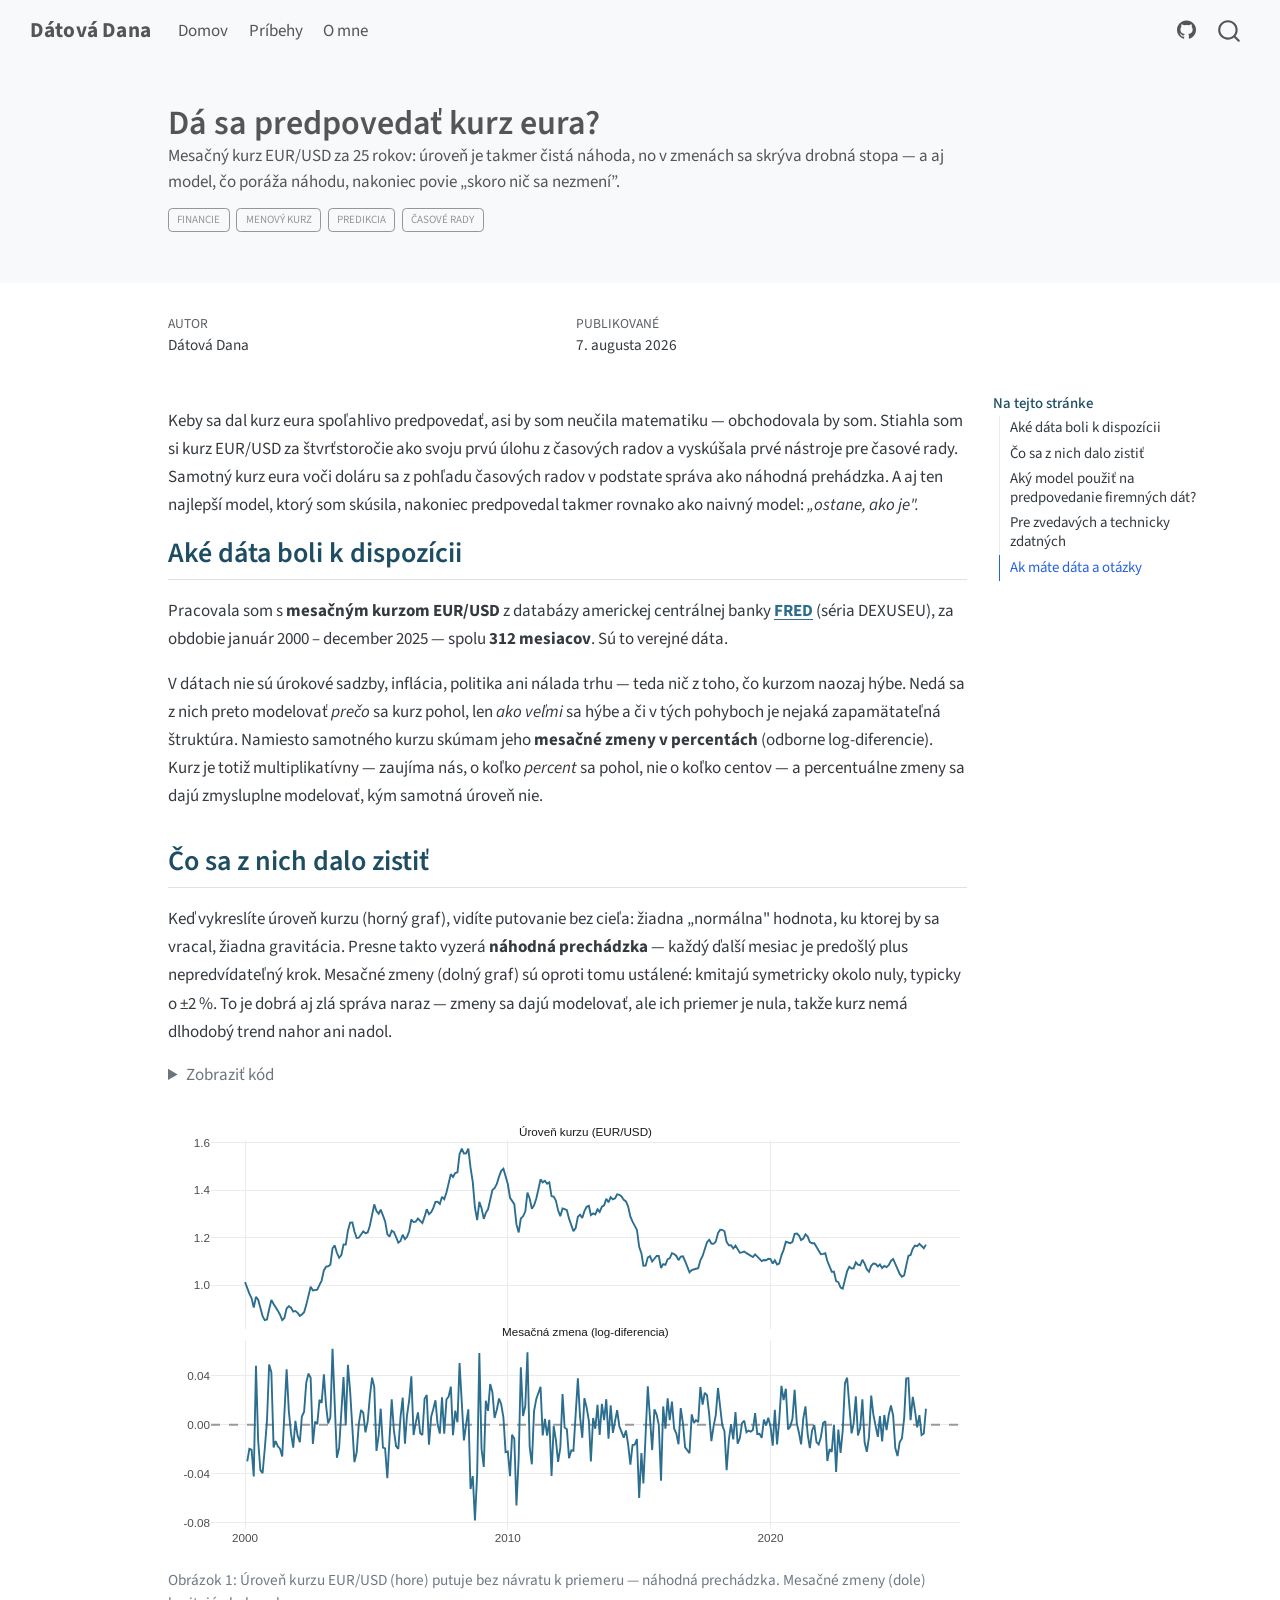
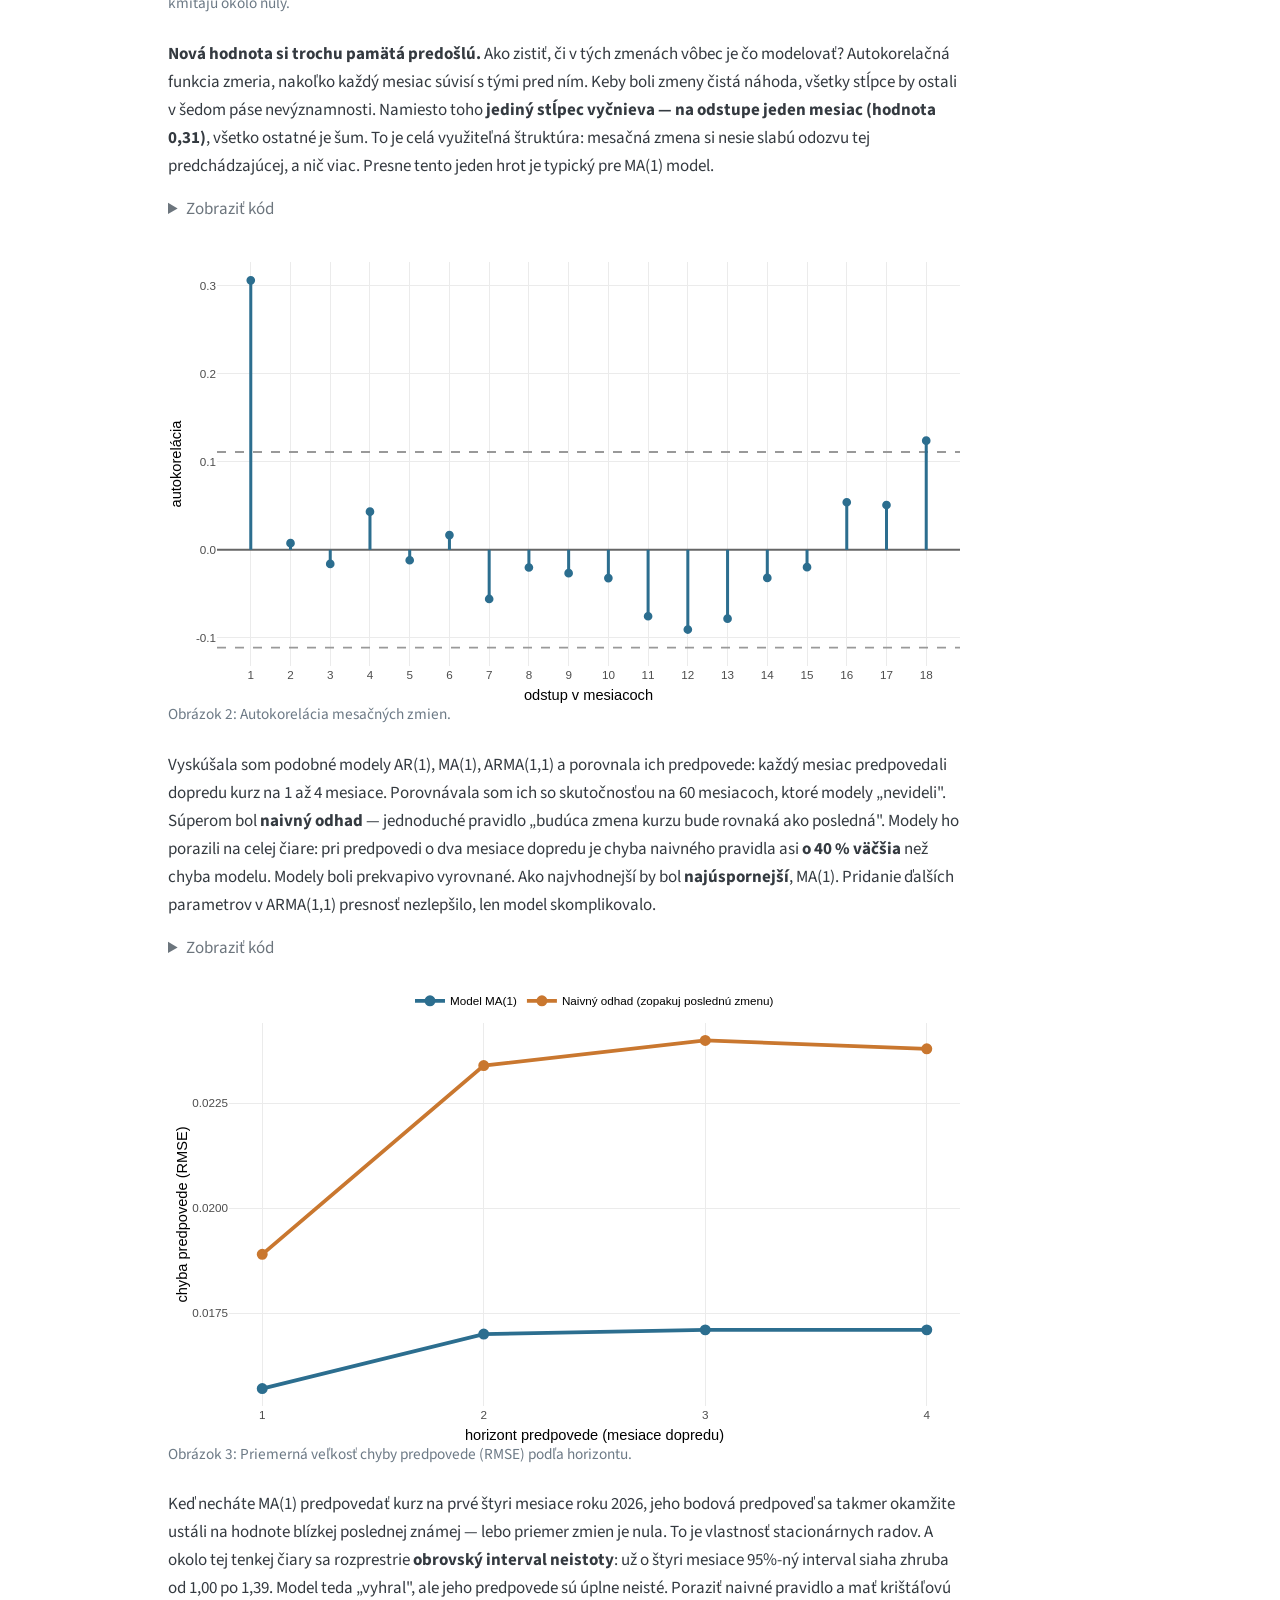
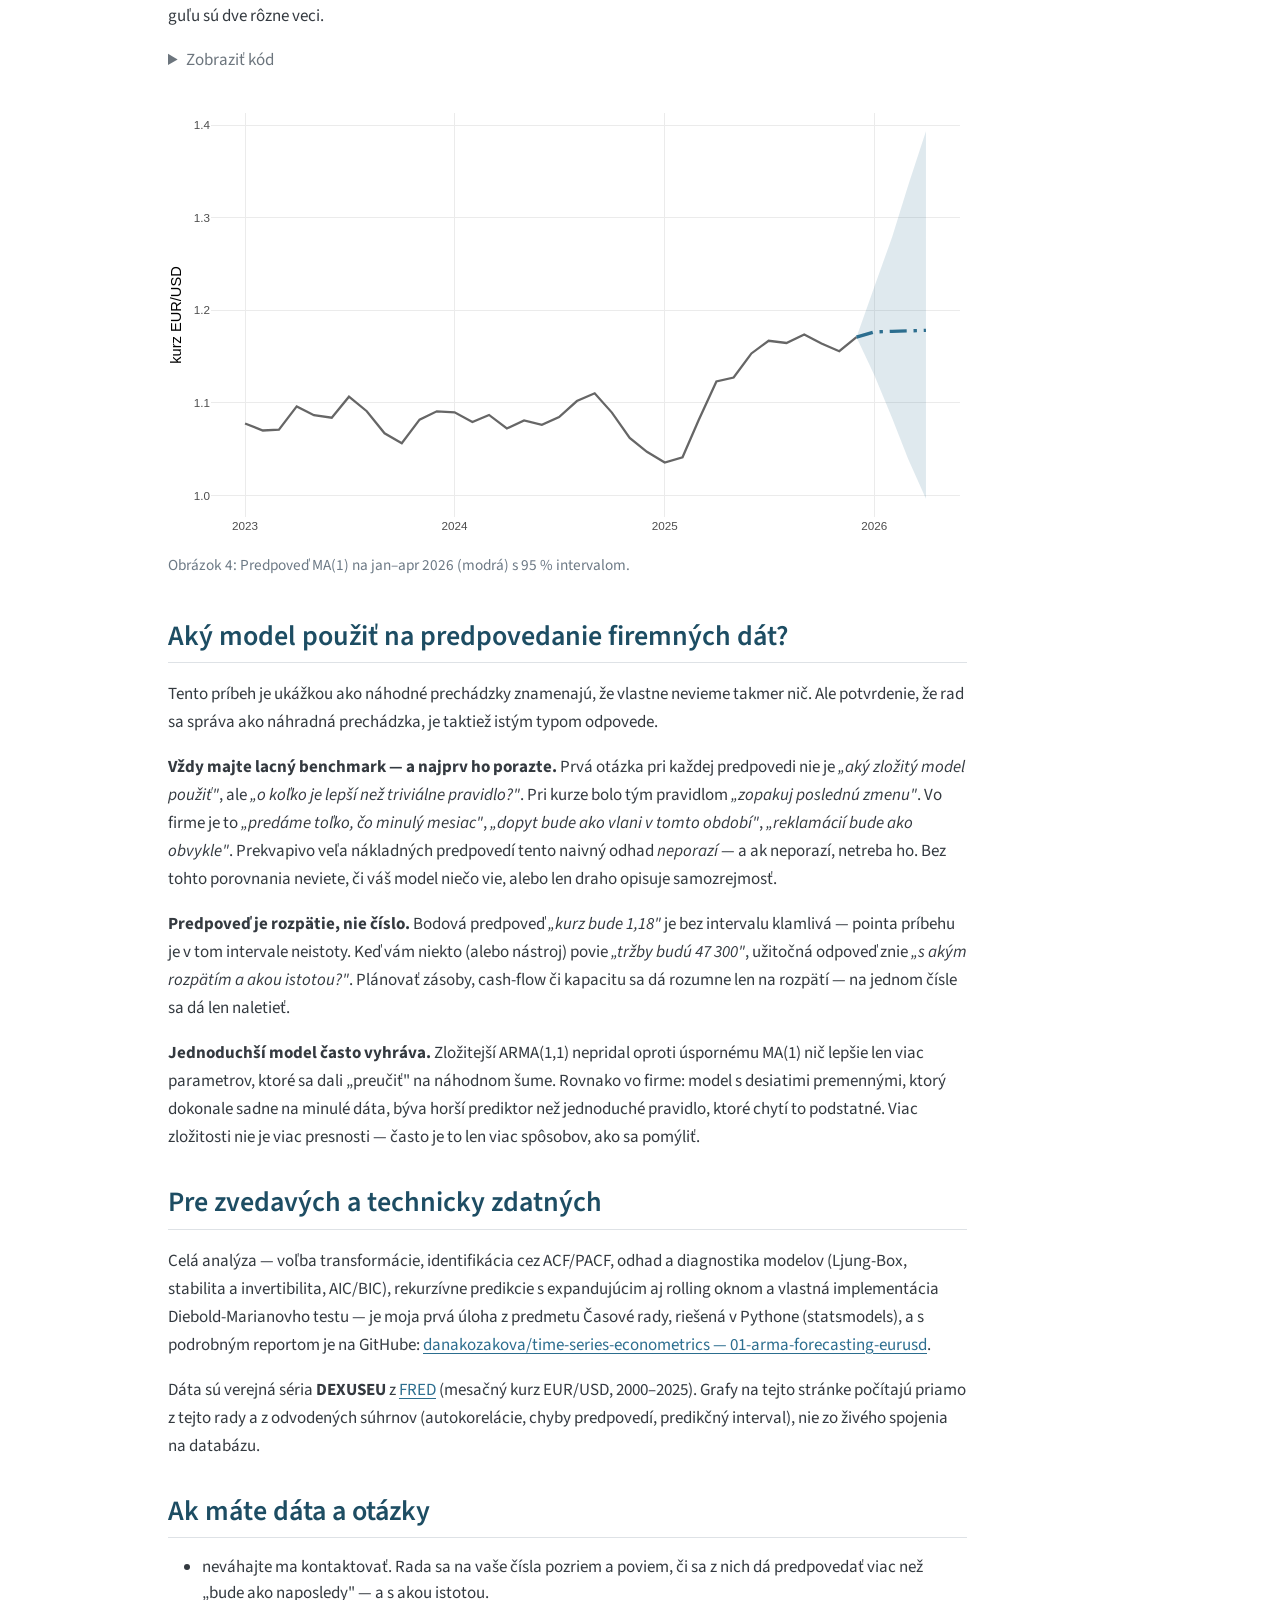
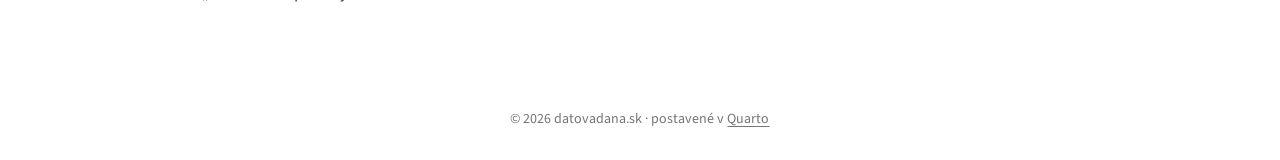
==== commit 12d47cc3: "EurUsd update" ====
--- a/docs/posts/arma-eurusd/index.html
+++ b/docs/posts/arma-eurusd/index.html
@@ -200,7 +200,7 @@
       <div>
       <div class="quarto-title-meta-heading">Publikované</div>
       <div class="quarto-title-meta-contents">
-        <p class="date">6. augusta 2026</p>
+        <p class="date">7. augusta 2026</p>
       </div>
     </div>
     
@@ -263,8 +263,8 @@
 <div id="fig-uroven-zmeny" class="cell-output-display quarto-float quarto-figure quarto-figure-center anchored">
 <figure class="quarto-float quarto-float-fig figure">
 <div aria-describedby="fig-uroven-zmeny-caption-0ceaefa1-69ba-4598-a22c-09a6ac19f8ca">
-<div class="plotly html-widget html-fill-item" id="htmlwidget-493c4ec8bfd680b462db" style="width:100%;height:464px;"></div>
-<script type="application/json" data-for="htmlwidget-493c4ec8bfd680b462db">{"x":{"data":[{"x":[10483.700000000001,20896.299999999999],"y":[0,0],"text":"y: 0","type":"scatter","mode":"lines","line":{"width":1.8897637795275593,"color":"rgba(153,153,153,1)","dash":"dash"},"hoveron":"points","showlegend":false,"xaxis":"x","yaxis":"y2","hoverinfo":"text","frame":null},{"x":[10957,10988,11017,11048,11078,11109,11139,11170,11201,11231,11262,11292,11323,11354,11382,11413,11443,11474,11504,11535,11566,11596,11627,11657,11688,11719,11747,11778,11808,11839,11869,11900,11931,11961,11992,12022,12053,12084,12112,12143,12173,12204,12234,12265,12296,12326,12357,12387,12418,12449,12478,12509,12539,12570,12600,12631,12662,12692,12723,12753,12784,12815,12843,12874,12904,12935,12965,12996,13027,13057,13088,13118,13149,13180,13208,13239,13269,13300,13330,13361,13392,13422,13453,13483,13514,13545,13573,13604,13634,13665,13695,13726,13757,13787,13818,13848,13879,13910,13939,13970,14000,14031,14061,14092,14123,14153,14184,14214,14245,14276,14304,14335,14365,14396,14426,14457,14488,14518,14549,14579,14610,14641,14669,14700,14730,14761,14791,14822,14853,14883,14914,14944,14975,15006,15034,15065,15095,15126,15156,15187,15218,15248,15279,15309,15340,15371,15400,15431,15461,15492,15522,15553,15584,15614,15645,15675,15706,15737,15765,15796,15826,15857,15887,15918,15949,15979,16010,16040,16071,16102,16130,16161,16191,16222,16252,16283,16314,16344,16375,16405,16436,16467,16495,16526,16556,16587,16617,16648,16679,16709,16740,16770,16801,16832,16861,16892,16922,16953,16983,17014,17045,17075,17106,17136,17167,17198,17226,17257,17287,17318,17348,17379,17410,17440,17471,17501,17532,17563,17591,17622,17652,17683,17713,17744,17775,17805,17836,17866,17897,17928,17956,17987,18017,18048,18078,18109,18140,18170,18201,18231,18262,18293,18322,18353,18383,18414,18444,18475,18506,18536,18567,18597,18628,18659,18687,18718,18748,18779,18809,18840,18871,18901,18932,18962,18993,19024,19052,19083,19113,19144,19174,19205,19236,19266,19297,19327,19358,19389,19417,19448,19478,19509,19539,19570,19601,19631,19662,19692,19723,19754,19783,19814,19844,19875,19905,19936,19967,19997,20028,20058,20089,20120,20148,20179,20209,20240,20270,20301,20332,20362,20393,20423],"y":[1.0130999999999999,0.98340000000000005,0.96430000000000005,0.94489999999999996,0.90590000000000004,0.95050000000000001,0.93859999999999999,0.90449999999999997,0.86950000000000005,0.85250000000000004,0.85519999999999996,0.89829999999999999,0.93759999999999999,0.92049999999999998,0.9083,0.89249999999999996,0.87529999999999997,0.85299999999999998,0.86150000000000004,0.90139999999999998,0.91139999999999999,0.90500000000000003,0.88829999999999998,0.89119999999999999,0.88319999999999999,0.87070000000000003,0.87660000000000005,0.88600000000000001,0.91700000000000004,0.95609999999999995,0.99350000000000005,0.97809999999999997,0.98060000000000003,0.98119999999999996,1.0013000000000001,1.0194000000000001,1.0622,1.0785,1.0797000000000001,1.0862000000000001,1.1556,1.1674,1.1365000000000001,1.1154999999999999,1.1267,1.1714,1.171,1.2298,1.2638,1.264,1.2261,1.1989000000000001,1.2,1.2145999999999999,1.2265999999999999,1.2191000000000001,1.2223999999999999,1.2506999999999999,1.2997000000000001,1.3406,1.3123,1.3012999999999999,1.3185,1.2943,1.2697000000000001,1.2155,1.2040999999999999,1.2295,1.2234,1.2021999999999999,1.1789000000000001,1.1860999999999999,1.2125999999999999,1.194,1.2028000000000001,1.2273000000000001,1.2766999999999999,1.2661,1.2681,1.2809999999999999,1.2722,1.2617,1.2887999999999999,1.3205,1.2992999999999999,1.3080000000000001,1.3246,1.3512999999999999,1.3517999999999999,1.3421000000000001,1.3726,1.3626,1.391,1.4233,1.4682999999999999,1.4559,1.4728000000000001,1.4759,1.552,1.5753999999999999,1.5553999999999999,1.5562,1.5759000000000001,1.4955000000000001,1.4341999999999999,1.3266,1.2744,1.3511,1.3244,1.2797000000000001,1.3049999999999999,1.3199000000000001,1.3646,1.4014,1.4092,1.4266000000000001,1.4575,1.4821,1.4907999999999999,1.4579,1.4266000000000001,1.3680000000000001,1.357,1.3416999999999999,1.2563,1.2222999999999999,1.2810999999999999,1.2903,1.3103,1.3900999999999999,1.3653999999999999,1.3221000000000001,1.3371,1.3655999999999999,1.4019999999999999,1.446,1.4335,1.4402999999999999,1.4275,1.4333,1.3747,1.3732,1.3557999999999999,1.3154999999999999,1.2909999999999999,1.3238000000000001,1.3208,1.3160000000000001,1.2806,1.2541,1.2278,1.2405999999999999,1.2885,1.2974000000000001,1.2837000000000001,1.3119000000000001,1.3304,1.3347,1.2952999999999999,1.3025,1.2983,1.3197000000000001,1.3088,1.3313999999999999,1.3364,1.3646,1.3491,1.3708,1.3617999999999999,1.3665,1.3828,1.381,1.3738999999999999,1.3594999999999999,1.3532999999999999,1.3314999999999999,1.2888999999999999,1.2677,1.2473000000000001,1.2329000000000001,1.1615,1.135,1.0819000000000001,1.0822000000000001,1.1167,1.1226,1.0996999999999999,1.1135999999999999,1.1229,1.1228,1.0727,1.0889,1.0854999999999999,1.1092,1.1133999999999999,1.1346000000000001,1.1312,1.1232,1.1054999999999999,1.1207,1.1217999999999999,1.1013999999999999,1.0791999999999999,1.0545,1.0634999999999999,1.0649999999999999,1.0690999999999999,1.0713999999999999,1.105,1.1233,1.153,1.1813,1.1913,1.1755,1.1742999999999999,1.1836,1.2197,1.234,1.2334000000000001,1.2270000000000001,1.1822999999999999,1.1678999999999999,1.1685000000000001,1.1547000000000001,1.1667000000000001,1.1488,1.1364000000000001,1.1379999999999999,1.1417999999999999,1.1349,1.1295999999999999,1.1234,1.1187,1.1294999999999999,1.1211,1.1129,1.1011,1.1057999999999999,1.1051,1.1113999999999999,1.1097999999999999,1.0911,1.1046,1.0871,1.0907,1.1258999999999999,1.1488,1.1831,1.1785000000000001,1.1768000000000001,1.1826000000000001,1.2168000000000001,1.2178,1.2094,1.1901999999999999,1.1964999999999999,1.2145999999999999,1.2048000000000001,1.1820999999999999,1.1767000000000001,1.1765000000000001,1.1599999999999999,1.1415999999999999,1.1301000000000001,1.1316999999999999,1.1349,1.1019000000000001,1.0803,1.0567,1.0567,1.0167999999999999,1.0128999999999999,0.9899,0.98529999999999995,1.0192000000000001,1.0590999999999999,1.0777000000000001,1.0702,1.0710999999999999,1.0962000000000001,1.0867,1.0840000000000001,1.1067,1.091,1.0671999999999999,1.0565,1.0819000000000001,1.0909,1.0899000000000001,1.0792999999999999,1.087,1.0724,1.081,1.0763,1.0847,1.1020000000000001,1.1104000000000001,1.0894999999999999,1.0621,1.0471999999999999,1.0356000000000001,1.0412999999999999,1.0812999999999999,1.1232,1.1274,1.1534,1.1671,1.1647000000000001,1.1738999999999999,1.1640999999999999,1.1557999999999999,1.171],"text":["Date: 2000-01-01<br />hodnota:  1.013100e+00","Date: 2000-02-01<br />hodnota:  9.834000e-01","Date: 2000-03-01<br />hodnota:  9.643000e-01","Date: 2000-04-01<br />hodnota:  9.449000e-01","Date: 2000-05-01<br />hodnota:  9.059000e-01","Date: 2000-06-01<br />hodnota:  9.505000e-01","Date: 2000-07-01<br />hodnota:  9.386000e-01","Date: 2000-08-01<br />hodnota:  9.045000e-01","Date: 2000-09-01<br />hodnota:  8.695000e-01","Date: 2000-10-01<br />hodnota:  8.525000e-01","Date: 2000-11-01<br />hodnota:  8.552000e-01","Date: 2000-12-01<br />hodnota:  8.983000e-01","Date: 2001-01-01<br />hodnota:  9.376000e-01","Date: 2001-02-01<br />hodnota:  9.205000e-01","Date: 2001-03-01<br />hodnota:  9.083000e-01","Date: 2001-04-01<br />hodnota:  8.925000e-01","Date: 2001-05-01<br />hodnota:  8.753000e-01","Date: 2001-06-01<br />hodnota:  8.530000e-01","Date: 2001-07-01<br />hodnota:  8.615000e-01","Date: 2001-08-01<br />hodnota:  9.014000e-01","Date: 2001-09-01<br />hodnota:  9.114000e-01","Date: 2001-10-01<br />hodnota:  9.050000e-01","Date: 2001-11-01<br />hodnota:  8.883000e-01","Date: 2001-12-01<br />hodnota:  8.912000e-01","Date: 2002-01-01<br />hodnota:  8.832000e-01","Date: 2002-02-01<br />hodnota:  8.707000e-01","Date: 2002-03-01<br />hodnota:  8.766000e-01","Date: 2002-04-01<br />hodnota:  8.860000e-01","Date: 2002-05-01<br />hodnota:  9.170000e-01","Date: 2002-06-01<br />hodnota:  9.561000e-01","Date: 2002-07-01<br />hodnota:  9.935000e-01","Date: 2002-08-01<br />hodnota:  9.781000e-01","Date: 2002-09-01<br />hodnota:  9.806000e-01","Date: 2002-10-01<br />hodnota:  9.812000e-01","Date: 2002-11-01<br />hodnota:  1.001300e+00","Date: 2002-12-01<br />hodnota:  1.019400e+00","Date: 2003-01-01<br />hodnota:  1.062200e+00","Date: 2003-02-01<br />hodnota:  1.078500e+00","Date: 2003-03-01<br />hodnota:  1.079700e+00","Date: 2003-04-01<br />hodnota:  1.086200e+00","Date: 2003-05-01<br />hodnota:  1.155600e+00","Date: 2003-06-01<br />hodnota:  1.167400e+00","Date: 2003-07-01<br />hodnota:  1.136500e+00","Date: 2003-08-01<br />hodnota:  1.115500e+00","Date: 2003-09-01<br />hodnota:  1.126700e+00","Date: 2003-10-01<br />hodnota:  1.171400e+00","Date: 2003-11-01<br />hodnota:  1.171000e+00","Date: 2003-12-01<br />hodnota:  1.229800e+00","Date: 2004-01-01<br />hodnota:  1.263800e+00","Date: 2004-02-01<br />hodnota:  1.264000e+00","Date: 2004-03-01<br />hodnota:  1.226100e+00","Date: 2004-04-01<br />hodnota:  1.198900e+00","Date: 2004-05-01<br />hodnota:  1.200000e+00","Date: 2004-06-01<br />hodnota:  1.214600e+00","Date: 2004-07-01<br />hodnota:  1.226600e+00","Date: 2004-08-01<br />hodnota:  1.219100e+00","Date: 2004-09-01<br />hodnota:  1.222400e+00","Date: 2004-10-01<br />hodnota:  1.250700e+00","Date: 2004-11-01<br />hodnota:  1.299700e+00","Date: 2004-12-01<br />hodnota:  1.340600e+00","Date: 2005-01-01<br />hodnota:  1.312300e+00","Date: 2005-02-01<br />hodnota:  1.301300e+00","Date: 2005-03-01<br />hodnota:  1.318500e+00","Date: 2005-04-01<br />hodnota:  1.294300e+00","Date: 2005-05-01<br />hodnota:  1.269700e+00","Date: 2005-06-01<br />hodnota:  1.215500e+00","Date: 2005-07-01<br />hodnota:  1.204100e+00","Date: 2005-08-01<br />hodnota:  1.229500e+00","Date: 2005-09-01<br />hodnota:  1.223400e+00","Date: 2005-10-01<br />hodnota:  1.202200e+00","Date: 2005-11-01<br />hodnota:  1.178900e+00","Date: 2005-12-01<br />hodnota:  1.186100e+00","Date: 2006-01-01<br />hodnota:  1.212600e+00","Date: 2006-02-01<br />hodnota:  1.194000e+00","Date: 2006-03-01<br />hodnota:  1.202800e+00","Date: 2006-04-01<br />hodnota:  1.227300e+00","Date: 2006-05-01<br />hodnota:  1.276700e+00","Date: 2006-06-01<br />hodnota:  1.266100e+00","Date: 2006-07-01<br />hodnota:  1.268100e+00","Date: 2006-08-01<br />hodnota:  1.281000e+00","Date: 2006-09-01<br />hodnota:  1.272200e+00","Date: 2006-10-01<br />hodnota:  1.261700e+00","Date: 2006-11-01<br />hodnota:  1.288800e+00","Date: 2006-12-01<br />hodnota:  1.320500e+00","Date: 2007-01-01<br />hodnota:  1.299300e+00","Date: 2007-02-01<br />hodnota:  1.308000e+00","Date: 2007-03-01<br />hodnota:  1.324600e+00","Date: 2007-04-01<br />hodnota:  1.351300e+00","Date: 2007-05-01<br />hodnota:  1.351800e+00","Date: 2007-06-01<br />hodnota:  1.342100e+00","Date: 2007-07-01<br />hodnota:  1.372600e+00","Date: 2007-08-01<br />hodnota:  1.362600e+00","Date: 2007-09-01<br />hodnota:  1.391000e+00","Date: 2007-10-01<br />hodnota:  1.423300e+00","Date: 2007-11-01<br />hodnota:  1.468300e+00","Date: 2007-12-01<br />hodnota:  1.455900e+00","Date: 2008-01-01<br />hodnota:  1.472800e+00","Date: 2008-02-01<br />hodnota:  1.475900e+00","Date: 2008-03-01<br />hodnota:  1.552000e+00","Date: 2008-04-01<br />hodnota:  1.575400e+00","Date: 2008-05-01<br />hodnota:  1.555400e+00","Date: 2008-06-01<br />hodnota:  1.556200e+00","Date: 2008-07-01<br />hodnota:  1.575900e+00","Date: 2008-08-01<br />hodnota:  1.495500e+00","Date: 2008-09-01<br />hodnota:  1.434200e+00","Date: 2008-10-01<br />hodnota:  1.326600e+00","Date: 2008-11-01<br />hodnota:  1.274400e+00","Date: 2008-12-01<br />hodnota:  1.351100e+00","Date: 2009-01-01<br />hodnota:  1.324400e+00","Date: 2009-02-01<br />hodnota:  1.279700e+00","Date: 2009-03-01<br />hodnota:  1.305000e+00","Date: 2009-04-01<br />hodnota:  1.319900e+00","Date: 2009-05-01<br />hodnota:  1.364600e+00","Date: 2009-06-01<br />hodnota:  1.401400e+00","Date: 2009-07-01<br />hodnota:  1.409200e+00","Date: 2009-08-01<br />hodnota:  1.426600e+00","Date: 2009-09-01<br />hodnota:  1.457500e+00","Date: 2009-10-01<br />hodnota:  1.482100e+00","Date: 2009-11-01<br />hodnota:  1.490800e+00","Date: 2009-12-01<br />hodnota:  1.457900e+00","Date: 2010-01-01<br />hodnota:  1.426600e+00","Date: 2010-02-01<br />hodnota:  1.368000e+00","Date: 2010-03-01<br />hodnota:  1.357000e+00","Date: 2010-04-01<br />hodnota:  1.341700e+00","Date: 2010-05-01<br />hodnota:  1.256300e+00","Date: 2010-06-01<br />hodnota:  1.222300e+00","Date: 2010-07-01<br />hodnota:  1.281100e+00","Date: 2010-08-01<br />hodnota:  1.290300e+00","Date: 2010-09-01<br />hodnota:  1.310300e+00","Date: 2010-10-01<br />hodnota:  1.390100e+00","Date: 2010-11-01<br />hodnota:  1.365400e+00","Date: 2010-12-01<br />hodnota:  1.322100e+00","Date: 2011-01-01<br />hodnota:  1.337100e+00","Date: 2011-02-01<br />hodnota:  1.365600e+00","Date: 2011-03-01<br />hodnota:  1.402000e+00","Date: 2011-04-01<br />hodnota:  1.446000e+00","Date: 2011-05-01<br />hodnota:  1.433500e+00","Date: 2011-06-01<br />hodnota:  1.440300e+00","Date: 2011-07-01<br />hodnota:  1.427500e+00","Date: 2011-08-01<br />hodnota:  1.433300e+00","Date: 2011-09-01<br />hodnota:  1.374700e+00","Date: 2011-10-01<br />hodnota:  1.373200e+00","Date: 2011-11-01<br />hodnota:  1.355800e+00","Date: 2011-12-01<br />hodnota:  1.315500e+00","Date: 2012-01-01<br />hodnota:  1.291000e+00","Date: 2012-02-01<br />hodnota:  1.323800e+00","Date: 2012-03-01<br />hodnota:  1.320800e+00","Date: 2012-04-01<br />hodnota:  1.316000e+00","Date: 2012-05-01<br />hodnota:  1.280600e+00","Date: 2012-06-01<br />hodnota:  1.254100e+00","Date: 2012-07-01<br />hodnota:  1.227800e+00","Date: 2012-08-01<br />hodnota:  1.240600e+00","Date: 2012-09-01<br />hodnota:  1.288500e+00","Date: 2012-10-01<br />hodnota:  1.297400e+00","Date: 2012-11-01<br />hodnota:  1.283700e+00","Date: 2012-12-01<br />hodnota:  1.311900e+00","Date: 2013-01-01<br />hodnota:  1.330400e+00","Date: 2013-02-01<br />hodnota:  1.334700e+00","Date: 2013-03-01<br />hodnota:  1.295300e+00","Date: 2013-04-01<br />hodnota:  1.302500e+00","Date: 2013-05-01<br />hodnota:  1.298300e+00","Date: 2013-06-01<br />hodnota:  1.319700e+00","Date: 2013-07-01<br />hodnota:  1.308800e+00","Date: 2013-08-01<br />hodnota:  1.331400e+00","Date: 2013-09-01<br />hodnota:  1.336400e+00","Date: 2013-10-01<br />hodnota:  1.364600e+00","Date: 2013-11-01<br />hodnota:  1.349100e+00","Date: 2013-12-01<br />hodnota:  1.370800e+00","Date: 2014-01-01<br />hodnota:  1.361800e+00","Date: 2014-02-01<br />hodnota:  1.366500e+00","Date: 2014-03-01<br />hodnota:  1.382800e+00","Date: 2014-04-01<br />hodnota:  1.381000e+00","Date: 2014-05-01<br />hodnota:  1.373900e+00","Date: 2014-06-01<br />hodnota:  1.359500e+00","Date: 2014-07-01<br />hodnota:  1.353300e+00","Date: 2014-08-01<br />hodnota:  1.331500e+00","Date: 2014-09-01<br />hodnota:  1.288900e+00","Date: 2014-10-01<br />hodnota:  1.267700e+00","Date: 2014-11-01<br />hodnota:  1.247300e+00","Date: 2014-12-01<br />hodnota:  1.232900e+00","Date: 2015-01-01<br />hodnota:  1.161500e+00","Date: 2015-02-01<br />hodnota:  1.135000e+00","Date: 2015-03-01<br />hodnota:  1.081900e+00","Date: 2015-04-01<br />hodnota:  1.082200e+00","Date: 2015-05-01<br />hodnota:  1.116700e+00","Date: 2015-06-01<br />hodnota:  1.122600e+00","Date: 2015-07-01<br />hodnota:  1.099700e+00","Date: 2015-08-01<br />hodnota:  1.113600e+00","Date: 2015-09-01<br />hodnota:  1.122900e+00","Date: 2015-10-01<br />hodnota:  1.122800e+00","Date: 2015-11-01<br />hodnota:  1.072700e+00","Date: 2015-12-01<br />hodnota:  1.088900e+00","Date: 2016-01-01<br />hodnota:  1.085500e+00","Date: 2016-02-01<br />hodnota:  1.109200e+00","Date: 2016-03-01<br />hodnota:  1.113400e+00","Date: 2016-04-01<br />hodnota:  1.134600e+00","Date: 2016-05-01<br />hodnota:  1.131200e+00","Date: 2016-06-01<br />hodnota:  1.123200e+00","Date: 2016-07-01<br />hodnota:  1.105500e+00","Date: 2016-08-01<br />hodnota:  1.120700e+00","Date: 2016-09-01<br />hodnota:  1.121800e+00","Date: 2016-10-01<br />hodnota:  1.101400e+00","Date: 2016-11-01<br />hodnota:  1.079200e+00","Date: 2016-12-01<br />hodnota:  1.054500e+00","Date: 2017-01-01<br />hodnota:  1.063500e+00","Date: 2017-02-01<br />hodnota:  1.065000e+00","Date: 2017-03-01<br />hodnota:  1.069100e+00","Date: 2017-04-01<br />hodnota:  1.071400e+00","Date: 2017-05-01<br />hodnota:  1.105000e+00","Date: 2017-06-01<br />hodnota:  1.123300e+00","Date: 2017-07-01<br />hodnota:  1.153000e+00","Date: 2017-08-01<br />hodnota:  1.181300e+00","Date: 2017-09-01<br />hodnota:  1.191300e+00","Date: 2017-10-01<br />hodnota:  1.175500e+00","Date: 2017-11-01<br />hodnota:  1.174300e+00","Date: 2017-12-01<br />hodnota:  1.183600e+00","Date: 2018-01-01<br />hodnota:  1.219700e+00","Date: 2018-02-01<br />hodnota:  1.234000e+00","Date: 2018-03-01<br />hodnota:  1.233400e+00","Date: 2018-04-01<br />hodnota:  1.227000e+00","Date: 2018-05-01<br />hodnota:  1.182300e+00","Date: 2018-06-01<br />hodnota:  1.167900e+00","Date: 2018-07-01<br />hodnota:  1.168500e+00","Date: 2018-08-01<br />hodnota:  1.154700e+00","Date: 2018-09-01<br />hodnota:  1.166700e+00","Date: 2018-10-01<br />hodnota:  1.148800e+00","Date: 2018-11-01<br />hodnota:  1.136400e+00","Date: 2018-12-01<br />hodnota:  1.138000e+00","Date: 2019-01-01<br />hodnota:  1.141800e+00","Date: 2019-02-01<br />hodnota:  1.134900e+00","Date: 2019-03-01<br />hodnota:  1.129600e+00","Date: 2019-04-01<br />hodnota:  1.123400e+00","Date: 2019-05-01<br />hodnota:  1.118700e+00","Date: 2019-06-01<br />hodnota:  1.129500e+00","Date: 2019-07-01<br />hodnota:  1.121100e+00","Date: 2019-08-01<br />hodnota:  1.112900e+00","Date: 2019-09-01<br />hodnota:  1.101100e+00","Date: 2019-10-01<br />hodnota:  1.105800e+00","Date: 2019-11-01<br />hodnota:  1.105100e+00","Date: 2019-12-01<br />hodnota:  1.111400e+00","Date: 2020-01-01<br />hodnota:  1.109800e+00","Date: 2020-02-01<br />hodnota:  1.091100e+00","Date: 2020-03-01<br />hodnota:  1.104600e+00","Date: 2020-04-01<br />hodnota:  1.087100e+00","Date: 2020-05-01<br />hodnota:  1.090700e+00","Date: 2020-06-01<br />hodnota:  1.125900e+00","Date: 2020-07-01<br />hodnota:  1.148800e+00","Date: 2020-08-01<br />hodnota:  1.183100e+00","Date: 2020-09-01<br />hodnota:  1.178500e+00","Date: 2020-10-01<br />hodnota:  1.176800e+00","Date: 2020-11-01<br />hodnota:  1.182600e+00","Date: 2020-12-01<br />hodnota:  1.216800e+00","Date: 2021-01-01<br />hodnota:  1.217800e+00","Date: 2021-02-01<br />hodnota:  1.209400e+00","Date: 2021-03-01<br />hodnota:  1.190200e+00","Date: 2021-04-01<br />hodnota:  1.196500e+00","Date: 2021-05-01<br />hodnota:  1.214600e+00","Date: 2021-06-01<br />hodnota:  1.204800e+00","Date: 2021-07-01<br />hodnota:  1.182100e+00","Date: 2021-08-01<br />hodnota:  1.176700e+00","Date: 2021-09-01<br />hodnota:  1.176500e+00","Date: 2021-10-01<br />hodnota:  1.160000e+00","Date: 2021-11-01<br />hodnota:  1.141600e+00","Date: 2021-12-01<br />hodnota:  1.130100e+00","Date: 2022-01-01<br />hodnota:  1.131700e+00","Date: 2022-02-01<br />hodnota:  1.134900e+00","Date: 2022-03-01<br />hodnota:  1.101900e+00","Date: 2022-04-01<br />hodnota:  1.080300e+00","Date: 2022-05-01<br />hodnota:  1.056700e+00","Date: 2022-06-01<br />hodnota:  1.056700e+00","Date: 2022-07-01<br />hodnota:  1.016800e+00","Date: 2022-08-01<br />hodnota:  1.012900e+00","Date: 2022-09-01<br />hodnota:  9.899000e-01","Date: 2022-10-01<br />hodnota:  9.853000e-01","Date: 2022-11-01<br />hodnota:  1.019200e+00","Date: 2022-12-01<br />hodnota:  1.059100e+00","Date: 2023-01-01<br />hodnota:  1.077700e+00","Date: 2023-02-01<br />hodnota:  1.070200e+00","Date: 2023-03-01<br />hodnota:  1.071100e+00","Date: 2023-04-01<br />hodnota:  1.096200e+00","Date: 2023-05-01<br />hodnota:  1.086700e+00","Date: 2023-06-01<br />hodnota:  1.084000e+00","Date: 2023-07-01<br />hodnota:  1.106700e+00","Date: 2023-08-01<br />hodnota:  1.091000e+00","Date: 2023-09-01<br />hodnota:  1.067200e+00","Date: 2023-10-01<br />hodnota:  1.056500e+00","Date: 2023-11-01<br />hodnota:  1.081900e+00","Date: 2023-12-01<br />hodnota:  1.090900e+00","Date: 2024-01-01<br />hodnota:  1.089900e+00","Date: 2024-02-01<br />hodnota:  1.079300e+00","Date: 2024-03-01<br />hodnota:  1.087000e+00","Date: 2024-04-01<br />hodnota:  1.072400e+00","Date: 2024-05-01<br />hodnota:  1.081000e+00","Date: 2024-06-01<br />hodnota:  1.076300e+00","Date: 2024-07-01<br />hodnota:  1.084700e+00","Date: 2024-08-01<br />hodnota:  1.102000e+00","Date: 2024-09-01<br />hodnota:  1.110400e+00","Date: 2024-10-01<br />hodnota:  1.089500e+00","Date: 2024-11-01<br />hodnota:  1.062100e+00","Date: 2024-12-01<br />hodnota:  1.047200e+00","Date: 2025-01-01<br />hodnota:  1.035600e+00","Date: 2025-02-01<br />hodnota:  1.041300e+00","Date: 2025-03-01<br />hodnota:  1.081300e+00","Date: 2025-04-01<br />hodnota:  1.123200e+00","Date: 2025-05-01<br />hodnota:  1.127400e+00","Date: 2025-06-01<br />hodnota:  1.153400e+00","Date: 2025-07-01<br />hodnota:  1.167100e+00","Date: 2025-08-01<br />hodnota:  1.164700e+00","Date: 2025-09-01<br />hodnota:  1.173900e+00","Date: 2025-10-01<br />hodnota:  1.164100e+00","Date: 2025-11-01<br />hodnota:  1.155800e+00","Date: 2025-12-01<br />hodnota:  1.171000e+00"],"type":"scatter","mode":"lines","line":{"width":1.8897637795275593,"color":"rgba(44,110,143,1)","dash":"solid"},"hoveron":"points","showlegend":false,"xaxis":"x","yaxis":"y","hoverinfo":"text","frame":null},{"x":[10988,11017,11048,11078,11109,11139,11170,11201,11231,11262,11292,11323,11354,11382,11413,11443,11474,11504,11535,11566,11596,11627,11657,11688,11719,11747,11778,11808,11839,11869,11900,11931,11961,11992,12022,12053,12084,12112,12143,12173,12204,12234,12265,12296,12326,12357,12387,12418,12449,12478,12509,12539,12570,12600,12631,12662,12692,12723,12753,12784,12815,12843,12874,12904,12935,12965,12996,13027,13057,13088,13118,13149,13180,13208,13239,13269,13300,13330,13361,13392,13422,13453,13483,13514,13545,13573,13604,13634,13665,13695,13726,13757,13787,13818,13848,13879,13910,13939,13970,14000,14031,14061,14092,14123,14153,14184,14214,14245,14276,14304,14335,14365,14396,14426,14457,14488,14518,14549,14579,14610,14641,14669,14700,14730,14761,14791,14822,14853,14883,14914,14944,14975,15006,15034,15065,15095,15126,15156,15187,15218,15248,15279,15309,15340,15371,15400,15431,15461,15492,15522,15553,15584,15614,15645,15675,15706,15737,15765,15796,15826,15857,15887,15918,15949,15979,16010,16040,16071,16102,16130,16161,16191,16222,16252,16283,16314,16344,16375,16405,16436,16467,16495,16526,16556,16587,16617,16648,16679,16709,16740,16770,16801,16832,16861,16892,16922,16953,16983,17014,17045,17075,17106,17136,17167,17198,17226,17257,17287,17318,17348,17379,17410,17440,17471,17501,17532,17563,17591,17622,17652,17683,17713,17744,17775,17805,17836,17866,17897,17928,17956,17987,18017,18048,18078,18109,18140,18170,18201,18231,18262,18293,18322,18353,18383,18414,18444,18475,18506,18536,18567,18597,18628,18659,18687,18718,18748,18779,18809,18840,18871,18901,18932,18962,18993,19024,19052,19083,19113,19144,19174,19205,19236,19266,19297,19327,19358,19389,19417,19448,19478,19509,19539,19570,19601,19631,19662,19692,19723,19754,19783,19814,19844,19875,19905,19936,19967,19997,20028,20058,20089,20120,20148,20179,20209,20240,20270,20301,20332,20362,20393,20423],"y":[-0.029754261081792539,-0.019613505461500268,-0.020323347727758581,-0.042150177113338037,0.048059237253241717,-0.01259875856816659,-0.037007098524967488,-0.039463971041012,-0.019745124636665889,0.0031621505531635101,0.049168728524325522,0.042819330587587218,-0.018406418149615619,-0.01334228016496466,-0.01754820685437377,-0.019459828915401808,-0.025807137246713178,0.0099155084763052608,0.045274054288563507,0.011032768573234269,-0.0070469351298559999,-0.018625419924270879,0.0032593453973643002,-0.0090171936501887099,-0.01425418968826089,0.0067533021501388901,0.010666162620372101,0.034390521651383919,0.041755037834935477,0.038371551900471222,-0.015622147695424389,0.0025527149206857002,0.00061168316720129005,0.020278122329422981,0.017915063192184239,0.041128010082357391,0.01522895784091227,0.00111203792388371,0.0060021418476501401,0.061934322991335188,0.01015936417761051,-0.026825689477092709,-0.018650629420010799,0.0099902712975331095,0.038906608485561642,-0.00034153005796452,0.048993469921651961,0.02727150081998558,0.00015824036744782,-0.030442895468461462,-0.022433930524733268,0.00091708706248364003,0.01209324768738323,0.0098313097284083995,-0.0061332326207826603,0.0027032578411553799,0.02288725514260484,0.038430074032681977,0.030983806336314531,-0.02133595202161636,-0.0084175581195294301,0.013130962010629851,-0.01852471834494895,-0.019189356372646679,-0.043625137319567679,-0.0094231148580047799,0.020875182758073981,-0.00497371484778275,-0.01748065620340291,-0.019571411306979779,0.0060888137371482003,0.02209620060240022,-0.0154577996850829,0.0073431571618267303,0.020164462489088542,0.03946198922284247,-0.0083373143000975893,0.0015784077146464199,0.01012130565588026,-0.0068933376520303102,-0.0082876673110082698,0.02125153492906897,0.024298899874422349,-0.016184794848496331,0.0066735951284534398,0.01261127403373502,0.019956564993161278,0.00036994562221331001,-0.0072014862624933899,0.022471200070774019,-0.0073121121349664598,0.02062827358387509,0.022955206153136731,0.031127149892312189,-0.0084810028896116704,0.011541084839587989,0.00210262226886204,0.050276448555433888,0.014964786526059809,-0.01277646100838103,0.00051420492198689003,0.01257958544519582,-0.052365938558022851,-0.041853396621528309,-0.07798792435701879,-0.040143798495616889,0.058443595870074638,-0.019959548792822131,-0.034333851229540968,0.019577365313243441,0.011352935378115211,0.033305369246414362,0.026610391555110191,0.0055504305306490701,0.01227182337685522,0.021428648380709681,0.01673736173822182,0.0058528876422339598,-0.022315844494327049,-0.021703053266838409,-0.041944171661441931,-0.0080734383476267404,-0.01133891423844318,-0.065766573586053784,-0.02743656322715509,0.04698475407917091,0.0071556655954123898,0.01538136915273924,0.059119568372507258,-0.017928260998866959,-0.032226044468128823,0.01128170810456874,0.02109080285961101,0.026305896114304499,0.030901335124174641,-0.0086821173952854602,0.0047324188815797696,-0.0089267626748389898,0.0040548153990046997,-0.04174395245179563,-0.0010917428938373901,-0.012752096586671809,-0.03017486451651779,-0.01879970963370492,0.025089276838180071,-0.0022687750789042701,-0.0036407807206557102,-0.027268114800560739,-0.020910534254697709,-0.021194233836608092,0.01037118354562111,0.037883617553402638,0.0068835106865353596,-0.0106157286880742,0.021729934996103761,0.014003180791733291,0.0032268986013878598,-0.029964218943895608,0.0055431660913117797,-0.0032297782613141999,0.016348721656576078,-0.0082937511743012508,0.01712033331812057,0.00374841131599834,0.02088191389872179,-0.01142364193655193,0.015956807555682399,-0.0065871569515875599,0.00344537231925651,0.011857702679346769,-0.00130255463817735,-0.00515446347938969,-0.010536425857377071,-0.0045709309900654402,-0.016239927828473048,-0.032516984843253049,-0.016584906466052759,-0.016223019813017572,-0.01161209725715634,-0.059656844664043328,-0.023079622294960741,-0.047913896221975248,0.00027725151510712,0.031381901243111507,0.00526951605635252,-0.020610008191210279,0.012560595263266441,0.0083166139983378504,-8.9059090765536419e-05,-0.0456467308843439,0.014989177748631699,-0.0031273020336688002,0.021598324423276478,0.0037793620077843999,0.01886176914305952,-0.0030011497501585601,-0.00709726187076163,-0.015884032974045739,0.013655768760481409,0.00098104801625412,-0.018352440245855389,-0.02036207193483499,-0.023153304974716779,0.0084986347214624901,0.0014094435032336501,0.0038423738759286999,0.0021490314274057302,0.030879130504993298,0.016425446695670361,0.026096459621535499,0.024248285685415202,0.0084296208508412504,-0.013351558825191311,-0.0010213636090888,0.0078884161550191994,0.03004428532313802,0.0116559986161405,-0.00048634190794061001,-0.0052024178464809799,-0.037110471841843899,-0.012254429584547919,0.00051361069439303999,-0.011880305021102541,0.010338680872001181,-0.01546133153585158,-0.010852548313926839,0.0014069647062432101,0.0033336288438826,-0.0060614232230654904,-0.0046809535681156898,-0.0055037866406452696,-0.0041925042454474598,0.0096077600551730796,-0.0074647107485100103,-0.00734112518016845,-0.010659540859834031,0.0042593747842870899,-0.00063322630909598001,0.00568465325108431,-0.0014406629540200499,-0.016993457230747772,0.01229691680603418,-0.015969678257132549,0.0033060917247425799,0.031763023874387522,0.02013520348487503,0.029420192965657371,-0.0038956688834312601,-0.0014435530889580701,0.00491651409950177,0.02850905755835359,0.00082149022939050997,-0.0069215833353611297,-0.016003008628360928,0.0052792681376762898,0.01501417611504696,-0.0081012264178456604,-0.019021060289298009,-0.0045786072864479003,-0.00016998130246602999,-0.01412392406700699,-0.015989217937783649,-0.01012466279652143,0.00141480260579066,0.0028236143351974201,-0.029508578813361851,-0.01979718217079212,-0.022087935875954201,0,-0.038490403571740849,-0.0038429371824928202,-0.022968854766989691,-0.0046577645973328698,0.033827121489470167,0.038401485031724469,0.01740964975316265,-0.00698359372558184,0.00084061089337961995,0.02316349584143218,-0.0087040725432101698,-0.0024876780692143202,0.020724711271148048,-0.01428790743766886,-0.022056310671711581,-0.01007683810524781,0.02375719663741642,0.0082842889101832403,-0.00091709470844501004,-0.0097732660639654693,0.0071089252899088403,-0.01352248075940516,0.0079874112774040006,-0.00435730536895566,0.0077742177759192498,0.01582325966668803,0.0075936000396802303,-0.01900143536786562,-0.025470795057180501,-0.014128144731803891,-0.01113896671830744,0.0054889636584675196,0.037694088415641168,0.038017733320055307,0.0037323423759279399,0.022800005533837639,0.011807937236995769,-0.0020584963097017798,0.0078679957758701902,-0.0083832826302811993,-0.0071555113705176702,0.013065339714039829],"text":["Date: 2000-02-01<br />hodnota: -2.975426e-02","Date: 2000-03-01<br />hodnota: -1.961351e-02","Date: 2000-04-01<br />hodnota: -2.032335e-02","Date: 2000-05-01<br />hodnota: -4.215018e-02","Date: 2000-06-01<br />hodnota:  4.805924e-02","Date: 2000-07-01<br />hodnota: -1.259876e-02","Date: 2000-08-01<br />hodnota: -3.700710e-02","Date: 2000-09-01<br />hodnota: -3.946397e-02","Date: 2000-10-01<br />hodnota: -1.974512e-02","Date: 2000-11-01<br />hodnota:  3.162151e-03","Date: 2000-12-01<br />hodnota:  4.916873e-02","Date: 2001-01-01<br />hodnota:  4.281933e-02","Date: 2001-02-01<br />hodnota: -1.840642e-02","Date: 2001-03-01<br />hodnota: -1.334228e-02","Date: 2001-04-01<br />hodnota: -1.754821e-02","Date: 2001-05-01<br />hodnota: -1.945983e-02","Date: 2001-06-01<br />hodnota: -2.580714e-02","Date: 2001-07-01<br />hodnota:  9.915508e-03","Date: 2001-08-01<br />hodnota:  4.527405e-02","Date: 2001-09-01<br />hodnota:  1.103277e-02","Date: 2001-10-01<br />hodnota: -7.046935e-03","Date: 2001-11-01<br />hodnota: -1.862542e-02","Date: 2001-12-01<br />hodnota:  3.259345e-03","Date: 2002-01-01<br />hodnota: -9.017194e-03","Date: 2002-02-01<br />hodnota: -1.425419e-02","Date: 2002-03-01<br />hodnota:  6.753302e-03","Date: 2002-04-01<br />hodnota:  1.066616e-02","Date: 2002-05-01<br />hodnota:  3.439052e-02","Date: 2002-06-01<br />hodnota:  4.175504e-02","Date: 2002-07-01<br />hodnota:  3.837155e-02","Date: 2002-08-01<br />hodnota: -1.562215e-02","Date: 2002-09-01<br />hodnota:  2.552715e-03","Date: 2002-10-01<br />hodnota:  6.116832e-04","Date: 2002-11-01<br />hodnota:  2.027812e-02","Date: 2002-12-01<br />hodnota:  1.791506e-02","Date: 2003-01-01<br />hodnota:  4.112801e-02","Date: 2003-02-01<br />hodnota:  1.522896e-02","Date: 2003-03-01<br />hodnota:  1.112038e-03","Date: 2003-04-01<br />hodnota:  6.002142e-03","Date: 2003-05-01<br />hodnota:  6.193432e-02","Date: 2003-06-01<br />hodnota:  1.015936e-02","Date: 2003-07-01<br />hodnota: -2.682569e-02","Date: 2003-08-01<br />hodnota: -1.865063e-02","Date: 2003-09-01<br />hodnota:  9.990271e-03","Date: 2003-10-01<br />hodnota:  3.890661e-02","Date: 2003-11-01<br />hodnota: -3.415301e-04","Date: 2003-12-01<br />hodnota:  4.899347e-02","Date: 2004-01-01<br />hodnota:  2.727150e-02","Date: 2004-02-01<br />hodnota:  1.582404e-04","Date: 2004-03-01<br />hodnota: -3.044290e-02","Date: 2004-04-01<br />hodnota: -2.243393e-02","Date: 2004-05-01<br />hodnota:  9.170871e-04","Date: 2004-06-01<br />hodnota:  1.209325e-02","Date: 2004-07-01<br />hodnota:  9.831310e-03","Date: 2004-08-01<br />hodnota: -6.133233e-03","Date: 2004-09-01<br />hodnota:  2.703258e-03","Date: 2004-10-01<br />hodnota:  2.288726e-02","Date: 2004-11-01<br />hodnota:  3.843007e-02","Date: 2004-12-01<br />hodnota:  3.098381e-02","Date: 2005-01-01<br />hodnota: -2.133595e-02","Date: 2005-02-01<br />hodnota: -8.417558e-03","Date: 2005-03-01<br />hodnota:  1.313096e-02","Date: 2005-04-01<br />hodnota: -1.852472e-02","Date: 2005-05-01<br />hodnota: -1.918936e-02","Date: 2005-06-01<br />hodnota: -4.362514e-02","Date: 2005-07-01<br />hodnota: -9.423115e-03","Date: 2005-08-01<br />hodnota:  2.087518e-02","Date: 2005-09-01<br />hodnota: -4.973715e-03","Date: 2005-10-01<br />hodnota: -1.748066e-02","Date: 2005-11-01<br />hodnota: -1.957141e-02","Date: 2005-12-01<br />hodnota:  6.088814e-03","Date: 2006-01-01<br />hodnota:  2.209620e-02","Date: 2006-02-01<br />hodnota: -1.545780e-02","Date: 2006-03-01<br />hodnota:  7.343157e-03","Date: 2006-04-01<br />hodnota:  2.016446e-02","Date: 2006-05-01<br />hodnota:  3.946199e-02","Date: 2006-06-01<br />hodnota: -8.337314e-03","Date: 2006-07-01<br />hodnota:  1.578408e-03","Date: 2006-08-01<br />hodnota:  1.012131e-02","Date: 2006-09-01<br />hodnota: -6.893338e-03","Date: 2006-10-01<br />hodnota: -8.287667e-03","Date: 2006-11-01<br />hodnota:  2.125153e-02","Date: 2006-12-01<br />hodnota:  2.429890e-02","Date: 2007-01-01<br />hodnota: -1.618479e-02","Date: 2007-02-01<br />hodnota:  6.673595e-03","Date: 2007-03-01<br />hodnota:  1.261127e-02","Date: 2007-04-01<br />hodnota:  1.995656e-02","Date: 2007-05-01<br />hodnota:  3.699456e-04","Date: 2007-06-01<br />hodnota: -7.201486e-03","Date: 2007-07-01<br />hodnota:  2.247120e-02","Date: 2007-08-01<br />hodnota: -7.312112e-03","Date: 2007-09-01<br />hodnota:  2.062827e-02","Date: 2007-10-01<br />hodnota:  2.295521e-02","Date: 2007-11-01<br />hodnota:  3.112715e-02","Date: 2007-12-01<br />hodnota: -8.481003e-03","Date: 2008-01-01<br />hodnota:  1.154108e-02","Date: 2008-02-01<br />hodnota:  2.102622e-03","Date: 2008-03-01<br />hodnota:  5.027645e-02","Date: 2008-04-01<br />hodnota:  1.496479e-02","Date: 2008-05-01<br />hodnota: -1.277646e-02","Date: 2008-06-01<br />hodnota:  5.142049e-04","Date: 2008-07-01<br />hodnota:  1.257959e-02","Date: 2008-08-01<br />hodnota: -5.236594e-02","Date: 2008-09-01<br />hodnota: -4.185340e-02","Date: 2008-10-01<br />hodnota: -7.798792e-02","Date: 2008-11-01<br />hodnota: -4.014380e-02","Date: 2008-12-01<br />hodnota:  5.844360e-02","Date: 2009-01-01<br />hodnota: -1.995955e-02","Date: 2009-02-01<br />hodnota: -3.433385e-02","Date: 2009-03-01<br />hodnota:  1.957737e-02","Date: 2009-04-01<br />hodnota:  1.135294e-02","Date: 2009-05-01<br />hodnota:  3.330537e-02","Date: 2009-06-01<br />hodnota:  2.661039e-02","Date: 2009-07-01<br />hodnota:  5.550431e-03","Date: 2009-08-01<br />hodnota:  1.227182e-02","Date: 2009-09-01<br />hodnota:  2.142865e-02","Date: 2009-10-01<br />hodnota:  1.673736e-02","Date: 2009-11-01<br />hodnota:  5.852888e-03","Date: 2009-12-01<br />hodnota: -2.231584e-02","Date: 2010-01-01<br />hodnota: -2.170305e-02","Date: 2010-02-01<br />hodnota: -4.194417e-02","Date: 2010-03-01<br />hodnota: -8.073438e-03","Date: 2010-04-01<br />hodnota: -1.133891e-02","Date: 2010-05-01<br />hodnota: -6.576657e-02","Date: 2010-06-01<br />hodnota: -2.743656e-02","Date: 2010-07-01<br />hodnota:  4.698475e-02","Date: 2010-08-01<br />hodnota:  7.155666e-03","Date: 2010-09-01<br />hodnota:  1.538137e-02","Date: 2010-10-01<br />hodnota:  5.911957e-02","Date: 2010-11-01<br />hodnota: -1.792826e-02","Date: 2010-12-01<br />hodnota: -3.222604e-02","Date: 2011-01-01<br />hodnota:  1.128171e-02","Date: 2011-02-01<br />hodnota:  2.109080e-02","Date: 2011-03-01<br />hodnota:  2.630590e-02","Date: 2011-04-01<br />hodnota:  3.090134e-02","Date: 2011-05-01<br />hodnota: -8.682117e-03","Date: 2011-06-01<br />hodnota:  4.732419e-03","Date: 2011-07-01<br />hodnota: -8.926763e-03","Date: 2011-08-01<br />hodnota:  4.054815e-03","Date: 2011-09-01<br />hodnota: -4.174395e-02","Date: 2011-10-01<br />hodnota: -1.091743e-03","Date: 2011-11-01<br />hodnota: -1.275210e-02","Date: 2011-12-01<br />hodnota: -3.017486e-02","Date: 2012-01-01<br />hodnota: -1.879971e-02","Date: 2012-02-01<br />hodnota:  2.508928e-02","Date: 2012-03-01<br />hodnota: -2.268775e-03","Date: 2012-04-01<br />hodnota: -3.640781e-03","Date: 2012-05-01<br />hodnota: -2.726811e-02","Date: 2012-06-01<br />hodnota: -2.091053e-02","Date: 2012-07-01<br />hodnota: -2.119423e-02","Date: 2012-08-01<br />hodnota:  1.037118e-02","Date: 2012-09-01<br />hodnota:  3.788362e-02","Date: 2012-10-01<br />hodnota:  6.883511e-03","Date: 2012-11-01<br />hodnota: -1.061573e-02","Date: 2012-12-01<br />hodnota:  2.172993e-02","Date: 2013-01-01<br />hodnota:  1.400318e-02","Date: 2013-02-01<br />hodnota:  3.226899e-03","Date: 2013-03-01<br />hodnota: -2.996422e-02","Date: 2013-04-01<br />hodnota:  5.543166e-03","Date: 2013-05-01<br />hodnota: -3.229778e-03","Date: 2013-06-01<br />hodnota:  1.634872e-02","Date: 2013-07-01<br />hodnota: -8.293751e-03","Date: 2013-08-01<br />hodnota:  1.712033e-02","Date: 2013-09-01<br />hodnota:  3.748411e-03","Date: 2013-10-01<br />hodnota:  2.088191e-02","Date: 2013-11-01<br />hodnota: -1.142364e-02","Date: 2013-12-01<br />hodnota:  1.595681e-02","Date: 2014-01-01<br />hodnota: -6.587157e-03","Date: 2014-02-01<br />hodnota:  3.445372e-03","Date: 2014-03-01<br />hodnota:  1.185770e-02","Date: 2014-04-01<br />hodnota: -1.302555e-03","Date: 2014-05-01<br />hodnota: -5.154463e-03","Date: 2014-06-01<br />hodnota: -1.053643e-02","Date: 2014-07-01<br />hodnota: -4.570931e-03","Date: 2014-08-01<br />hodnota: -1.623993e-02","Date: 2014-09-01<br />hodnota: -3.251698e-02","Date: 2014-10-01<br />hodnota: -1.658491e-02","Date: 2014-11-01<br />hodnota: -1.622302e-02","Date: 2014-12-01<br />hodnota: -1.161210e-02","Date: 2015-01-01<br />hodnota: -5.965684e-02","Date: 2015-02-01<br />hodnota: -2.307962e-02","Date: 2015-03-01<br />hodnota: -4.791390e-02","Date: 2015-04-01<br />hodnota:  2.772515e-04","Date: 2015-05-01<br />hodnota:  3.138190e-02","Date: 2015-06-01<br />hodnota:  5.269516e-03","Date: 2015-07-01<br />hodnota: -2.061001e-02","Date: 2015-08-01<br />hodnota:  1.256060e-02","Date: 2015-09-01<br />hodnota:  8.316614e-03","Date: 2015-10-01<br />hodnota: -8.905909e-05","Date: 2015-11-01<br />hodnota: -4.564673e-02","Date: 2015-12-01<br />hodnota:  1.498918e-02","Date: 2016-01-01<br />hodnota: -3.127302e-03","Date: 2016-02-01<br />hodnota:  2.159832e-02","Date: 2016-03-01<br />hodnota:  3.779362e-03","Date: 2016-04-01<br />hodnota:  1.886177e-02","Date: 2016-05-01<br />hodnota: -3.001150e-03","Date: 2016-06-01<br />hodnota: -7.097262e-03","Date: 2016-07-01<br />hodnota: -1.588403e-02","Date: 2016-08-01<br />hodnota:  1.365577e-02","Date: 2016-09-01<br />hodnota:  9.810480e-04","Date: 2016-10-01<br />hodnota: -1.835244e-02","Date: 2016-11-01<br />hodnota: -2.036207e-02","Date: 2016-12-01<br />hodnota: -2.315330e-02","Date: 2017-01-01<br />hodnota:  8.498635e-03","Date: 2017-02-01<br />hodnota:  1.409444e-03","Date: 2017-03-01<br />hodnota:  3.842374e-03","Date: 2017-04-01<br />hodnota:  2.149031e-03","Date: 2017-05-01<br />hodnota:  3.087913e-02","Date: 2017-06-01<br />hodnota:  1.642545e-02","Date: 2017-07-01<br />hodnota:  2.609646e-02","Date: 2017-08-01<br />hodnota:  2.424829e-02","Date: 2017-09-01<br />hodnota:  8.429621e-03","Date: 2017-10-01<br />hodnota: -1.335156e-02","Date: 2017-11-01<br />hodnota: -1.021364e-03","Date: 2017-12-01<br />hodnota:  7.888416e-03","Date: 2018-01-01<br />hodnota:  3.004429e-02","Date: 2018-02-01<br />hodnota:  1.165600e-02","Date: 2018-03-01<br />hodnota: -4.863419e-04","Date: 2018-04-01<br />hodnota: -5.202418e-03","Date: 2018-05-01<br />hodnota: -3.711047e-02","Date: 2018-06-01<br />hodnota: -1.225443e-02","Date: 2018-07-01<br />hodnota:  5.136107e-04","Date: 2018-08-01<br />hodnota: -1.188031e-02","Date: 2018-09-01<br />hodnota:  1.033868e-02","Date: 2018-10-01<br />hodnota: -1.546133e-02","Date: 2018-11-01<br />hodnota: -1.085255e-02","Date: 2018-12-01<br />hodnota:  1.406965e-03","Date: 2019-01-01<br />hodnota:  3.333629e-03","Date: 2019-02-01<br />hodnota: -6.061423e-03","Date: 2019-03-01<br />hodnota: -4.680954e-03","Date: 2019-04-01<br />hodnota: -5.503787e-03","Date: 2019-05-01<br />hodnota: -4.192504e-03","Date: 2019-06-01<br />hodnota:  9.607760e-03","Date: 2019-07-01<br />hodnota: -7.464711e-03","Date: 2019-08-01<br />hodnota: -7.341125e-03","Date: 2019-09-01<br />hodnota: -1.065954e-02","Date: 2019-10-01<br />hodnota:  4.259375e-03","Date: 2019-11-01<br />hodnota: -6.332263e-04","Date: 2019-12-01<br />hodnota:  5.684653e-03","Date: 2020-01-01<br />hodnota: -1.440663e-03","Date: 2020-02-01<br />hodnota: -1.699346e-02","Date: 2020-03-01<br />hodnota:  1.229692e-02","Date: 2020-04-01<br />hodnota: -1.596968e-02","Date: 2020-05-01<br />hodnota:  3.306092e-03","Date: 2020-06-01<br />hodnota:  3.176302e-02","Date: 2020-07-01<br />hodnota:  2.013520e-02","Date: 2020-08-01<br />hodnota:  2.942019e-02","Date: 2020-09-01<br />hodnota: -3.895669e-03","Date: 2020-10-01<br />hodnota: -1.443553e-03","Date: 2020-11-01<br />hodnota:  4.916514e-03","Date: 2020-12-01<br />hodnota:  2.850906e-02","Date: 2021-01-01<br />hodnota:  8.214902e-04","Date: 2021-02-01<br />hodnota: -6.921583e-03","Date: 2021-03-01<br />hodnota: -1.600301e-02","Date: 2021-04-01<br />hodnota:  5.279268e-03","Date: 2021-05-01<br />hodnota:  1.501418e-02","Date: 2021-06-01<br />hodnota: -8.101226e-03","Date: 2021-07-01<br />hodnota: -1.902106e-02","Date: 2021-08-01<br />hodnota: -4.578607e-03","Date: 2021-09-01<br />hodnota: -1.699813e-04","Date: 2021-10-01<br />hodnota: -1.412392e-02","Date: 2021-11-01<br />hodnota: -1.598922e-02","Date: 2021-12-01<br />hodnota: -1.012466e-02","Date: 2022-01-01<br />hodnota:  1.414803e-03","Date: 2022-02-01<br />hodnota:  2.823614e-03","Date: 2022-03-01<br />hodnota: -2.950858e-02","Date: 2022-04-01<br />hodnota: -1.979718e-02","Date: 2022-05-01<br />hodnota: -2.208794e-02","Date: 2022-06-01<br />hodnota:  0.000000e+00","Date: 2022-07-01<br />hodnota: -3.849040e-02","Date: 2022-08-01<br />hodnota: -3.842937e-03","Date: 2022-09-01<br />hodnota: -2.296885e-02","Date: 2022-10-01<br />hodnota: -4.657765e-03","Date: 2022-11-01<br />hodnota:  3.382712e-02","Date: 2022-12-01<br />hodnota:  3.840149e-02","Date: 2023-01-01<br />hodnota:  1.740965e-02","Date: 2023-02-01<br />hodnota: -6.983594e-03","Date: 2023-03-01<br />hodnota:  8.406109e-04","Date: 2023-04-01<br />hodnota:  2.316350e-02","Date: 2023-05-01<br />hodnota: -8.704073e-03","Date: 2023-06-01<br />hodnota: -2.487678e-03","Date: 2023-07-01<br />hodnota:  2.072471e-02","Date: 2023-08-01<br />hodnota: -1.428791e-02","Date: 2023-09-01<br />hodnota: -2.205631e-02","Date: 2023-10-01<br />hodnota: -1.007684e-02","Date: 2023-11-01<br />hodnota:  2.375720e-02","Date: 2023-12-01<br />hodnota:  8.284289e-03","Date: 2024-01-01<br />hodnota: -9.170947e-04","Date: 2024-02-01<br />hodnota: -9.773266e-03","Date: 2024-03-01<br />hodnota:  7.108925e-03","Date: 2024-04-01<br />hodnota: -1.352248e-02","Date: 2024-05-01<br />hodnota:  7.987411e-03","Date: 2024-06-01<br />hodnota: -4.357305e-03","Date: 2024-07-01<br />hodnota:  7.774218e-03","Date: 2024-08-01<br />hodnota:  1.582326e-02","Date: 2024-09-01<br />hodnota:  7.593600e-03","Date: 2024-10-01<br />hodnota: -1.900144e-02","Date: 2024-11-01<br />hodnota: -2.547080e-02","Date: 2024-12-01<br />hodnota: -1.412814e-02","Date: 2025-01-01<br />hodnota: -1.113897e-02","Date: 2025-02-01<br />hodnota:  5.488964e-03","Date: 2025-03-01<br />hodnota:  3.769409e-02","Date: 2025-04-01<br />hodnota:  3.801773e-02","Date: 2025-05-01<br />hodnota:  3.732342e-03","Date: 2025-06-01<br />hodnota:  2.280001e-02","Date: 2025-07-01<br />hodnota:  1.180794e-02","Date: 2025-08-01<br />hodnota: -2.058496e-03","Date: 2025-09-01<br />hodnota:  7.867996e-03","Date: 2025-10-01<br />hodnota: -8.383283e-03","Date: 2025-11-01<br />hodnota: -7.155511e-03","Date: 2025-12-01<br />hodnota:  1.306534e-02"],"type":"scatter","mode":"lines","line":{"width":1.8897637795275593,"color":"rgba(44,110,143,1)","dash":"solid"},"hoveron":"points","showlegend":false,"xaxis":"x","yaxis":"y2","hoverinfo":"text","frame":null}],"layout":{"margin":{"t":34.995433789954348,"r":7.3059360730593621,"b":22.648401826484022,"l":28.493150684931514},"paper_bgcolor":"rgba(255,255,255,1)","font":{"color":"rgba(0,0,0,1)","family":"sans-serif","size":14.611872146118724},"xaxis":{"domain":[0,1],"automargin":true,"type":"linear","autorange":false,"range":[10483.700000000001,20896.299999999999],"tickmode":"array","ticktext":["2000","2010","2020"],"tickvals":[10957,14610,18262],"categoryorder":"array","categoryarray":["2000","2010","2020"],"nticks":null,"ticks":"","tickcolor":null,"ticklen":3.6529680365296811,"tickwidth":0,"showticklabels":true,"tickfont":{"color":"rgba(77,77,77,1)","family":"","size":11.68949771689498},"tickangle":-0,"showline":false,"linecolor":null,"linewidth":0,"showgrid":true,"gridcolor":"rgba(235,235,235,1)","gridwidth":0.66417600664176002,"zeroline":false,"anchor":"y2","title":"","hoverformat":".2f"},"yaxis":{"domain":[0.51484018264840181,1],"automargin":true,"type":"linear","autorange":false,"range":[0.81633,1.6120700000000001],"tickmode":"array","ticktext":["1.0","1.2","1.4","1.6"],"tickvals":[1,1.2000000000000002,1.4000000000000001,1.6000000000000001],"categoryorder":"array","categoryarray":["1.0","1.2","1.4","1.6"],"nticks":null,"ticks":"","tickcolor":null,"ticklen":3.6529680365296811,"tickwidth":0,"showticklabels":true,"tickfont":{"color":"rgba(77,77,77,1)","family":"","size":11.68949771689498},"tickangle":-0,"showline":false,"linecolor":null,"linewidth":0,"showgrid":true,"gridcolor":"rgba(235,235,235,1)","gridwidth":0.66417600664176002,"zeroline":false,"anchor":"x","title":"","hoverformat":".2f"},"shapes":[{"type":"rect","fillcolor":null,"line":{"color":null,"width":0,"linetype":[]},"yref":"paper","xref":"paper","layer":"below","x0":0,"x1":1,"y0":0,"y1":23.37899543378996,"yanchor":1,"ysizemode":"pixel"},{"type":"rect","fillcolor":null,"line":{"color":null,"width":0,"linetype":[]},"yref":"paper","xref":"paper","layer":"below","x0":0,"x1":1,"y0":0,"y1":23.37899543378996,"yanchor":0.48515981735159819,"ysizemode":"pixel"}],"annotations":[{"text":"Úroveň kurzu (EUR/USD)","x":0.5,"y":1,"showarrow":false,"ax":0,"ay":0,"font":{"color":"rgba(26,26,26,1)","family":"","size":11.68949771689498},"xref":"paper","yref":"paper","textangle":-0,"xanchor":"center","yanchor":"bottom"},{"text":"Mesačná zmena (log-diferencia)","x":0.5,"y":0.48515981735159819,"showarrow":false,"ax":0,"ay":0,"font":{"color":"rgba(26,26,26,1)","family":"","size":11.68949771689498},"xref":"paper","yref":"paper","textangle":-0,"xanchor":"center","yanchor":"bottom"}],"yaxis2":{"type":"linear","autorange":false,"range":[-0.084984036724436496,0.068930435358752887],"tickmode":"array","ticktext":["-0.08","-0.04","0.00","0.04"],"tickvals":[-0.080000000000000002,-0.040000000000000001,0,0.040000000000000008],"categoryorder":"array","categoryarray":["-0.08","-0.04","0.00","0.04"],"nticks":null,"ticks":"","tickcolor":null,"ticklen":3.6529680365296811,"tickwidth":0,"showticklabels":true,"tickfont":{"color":"rgba(77,77,77,1)","family":"","size":11.68949771689498},"tickangle":-0,"showline":false,"linecolor":null,"linewidth":0,"showgrid":true,"domain":[0,0.48515981735159819],"gridcolor":"rgba(235,235,235,1)","gridwidth":0.66417600664176002,"zeroline":false,"anchor":"x","title":"","hoverformat":".2f"},"showlegend":false,"legend":{"bgcolor":null,"bordercolor":null,"borderwidth":0,"font":{"color":"rgba(0,0,0,1)","family":"","size":11.68949771689498}},"hovermode":"closest","barmode":"relative"},"config":{"doubleClick":"reset","modeBarButtonsToAdd":["hoverclosest","hovercompare"],"showSendToCloud":false},"source":"A","attrs":{"2b10168e1280":{"yintercept":{},"type":"scatter"},"2b1021d3ed7":{"x":{},"y":{}}},"cur_data":"2b10168e1280","visdat":{"2b10168e1280":["function (y) ","x"],"2b1021d3ed7":["function (y) ","x"]},"highlight":{"on":"plotly_click","persistent":false,"dynamic":false,"selectize":false,"opacityDim":0.20000000000000001,"selected":{"opacity":1},"debounce":0},"shinyEvents":["plotly_hover","plotly_click","plotly_selected","plotly_relayout","plotly_brushed","plotly_brushing","plotly_clickannotation","plotly_doubleclick","plotly_deselect","plotly_afterplot","plotly_sunburstclick"],"base_url":"https://plot.ly"},"evals":[],"jsHooks":[]}</script>
+<div class="plotly html-widget html-fill-item" id="htmlwidget-bc5b3d0ec216cd81f945" style="width:100%;height:464px;"></div>
+<script type="application/json" data-for="htmlwidget-bc5b3d0ec216cd81f945">{"x":{"data":[{"x":[10483.700000000001,20896.299999999999],"y":[0,0],"text":"y: 0","type":"scatter","mode":"lines","line":{"width":1.8897637795275593,"color":"rgba(153,153,153,1)","dash":"dash"},"hoveron":"points","showlegend":false,"xaxis":"x","yaxis":"y2","hoverinfo":"text","frame":null},{"x":[10957,10988,11017,11048,11078,11109,11139,11170,11201,11231,11262,11292,11323,11354,11382,11413,11443,11474,11504,11535,11566,11596,11627,11657,11688,11719,11747,11778,11808,11839,11869,11900,11931,11961,11992,12022,12053,12084,12112,12143,12173,12204,12234,12265,12296,12326,12357,12387,12418,12449,12478,12509,12539,12570,12600,12631,12662,12692,12723,12753,12784,12815,12843,12874,12904,12935,12965,12996,13027,13057,13088,13118,13149,13180,13208,13239,13269,13300,13330,13361,13392,13422,13453,13483,13514,13545,13573,13604,13634,13665,13695,13726,13757,13787,13818,13848,13879,13910,13939,13970,14000,14031,14061,14092,14123,14153,14184,14214,14245,14276,14304,14335,14365,14396,14426,14457,14488,14518,14549,14579,14610,14641,14669,14700,14730,14761,14791,14822,14853,14883,14914,14944,14975,15006,15034,15065,15095,15126,15156,15187,15218,15248,15279,15309,15340,15371,15400,15431,15461,15492,15522,15553,15584,15614,15645,15675,15706,15737,15765,15796,15826,15857,15887,15918,15949,15979,16010,16040,16071,16102,16130,16161,16191,16222,16252,16283,16314,16344,16375,16405,16436,16467,16495,16526,16556,16587,16617,16648,16679,16709,16740,16770,16801,16832,16861,16892,16922,16953,16983,17014,17045,17075,17106,17136,17167,17198,17226,17257,17287,17318,17348,17379,17410,17440,17471,17501,17532,17563,17591,17622,17652,17683,17713,17744,17775,17805,17836,17866,17897,17928,17956,17987,18017,18048,18078,18109,18140,18170,18201,18231,18262,18293,18322,18353,18383,18414,18444,18475,18506,18536,18567,18597,18628,18659,18687,18718,18748,18779,18809,18840,18871,18901,18932,18962,18993,19024,19052,19083,19113,19144,19174,19205,19236,19266,19297,19327,19358,19389,19417,19448,19478,19509,19539,19570,19601,19631,19662,19692,19723,19754,19783,19814,19844,19875,19905,19936,19967,19997,20028,20058,20089,20120,20148,20179,20209,20240,20270,20301,20332,20362,20393,20423],"y":[1.0130999999999999,0.98340000000000005,0.96430000000000005,0.94489999999999996,0.90590000000000004,0.95050000000000001,0.93859999999999999,0.90449999999999997,0.86950000000000005,0.85250000000000004,0.85519999999999996,0.89829999999999999,0.93759999999999999,0.92049999999999998,0.9083,0.89249999999999996,0.87529999999999997,0.85299999999999998,0.86150000000000004,0.90139999999999998,0.91139999999999999,0.90500000000000003,0.88829999999999998,0.89119999999999999,0.88319999999999999,0.87070000000000003,0.87660000000000005,0.88600000000000001,0.91700000000000004,0.95609999999999995,0.99350000000000005,0.97809999999999997,0.98060000000000003,0.98119999999999996,1.0013000000000001,1.0194000000000001,1.0622,1.0785,1.0797000000000001,1.0862000000000001,1.1556,1.1674,1.1365000000000001,1.1154999999999999,1.1267,1.1714,1.171,1.2298,1.2638,1.264,1.2261,1.1989000000000001,1.2,1.2145999999999999,1.2265999999999999,1.2191000000000001,1.2223999999999999,1.2506999999999999,1.2997000000000001,1.3406,1.3123,1.3012999999999999,1.3185,1.2943,1.2697000000000001,1.2155,1.2040999999999999,1.2295,1.2234,1.2021999999999999,1.1789000000000001,1.1860999999999999,1.2125999999999999,1.194,1.2028000000000001,1.2273000000000001,1.2766999999999999,1.2661,1.2681,1.2809999999999999,1.2722,1.2617,1.2887999999999999,1.3205,1.2992999999999999,1.3080000000000001,1.3246,1.3512999999999999,1.3517999999999999,1.3421000000000001,1.3726,1.3626,1.391,1.4233,1.4682999999999999,1.4559,1.4728000000000001,1.4759,1.552,1.5753999999999999,1.5553999999999999,1.5562,1.5759000000000001,1.4955000000000001,1.4341999999999999,1.3266,1.2744,1.3511,1.3244,1.2797000000000001,1.3049999999999999,1.3199000000000001,1.3646,1.4014,1.4092,1.4266000000000001,1.4575,1.4821,1.4907999999999999,1.4579,1.4266000000000001,1.3680000000000001,1.357,1.3416999999999999,1.2563,1.2222999999999999,1.2810999999999999,1.2903,1.3103,1.3900999999999999,1.3653999999999999,1.3221000000000001,1.3371,1.3655999999999999,1.4019999999999999,1.446,1.4335,1.4402999999999999,1.4275,1.4333,1.3747,1.3732,1.3557999999999999,1.3154999999999999,1.2909999999999999,1.3238000000000001,1.3208,1.3160000000000001,1.2806,1.2541,1.2278,1.2405999999999999,1.2885,1.2974000000000001,1.2837000000000001,1.3119000000000001,1.3304,1.3347,1.2952999999999999,1.3025,1.2983,1.3197000000000001,1.3088,1.3313999999999999,1.3364,1.3646,1.3491,1.3708,1.3617999999999999,1.3665,1.3828,1.381,1.3738999999999999,1.3594999999999999,1.3532999999999999,1.3314999999999999,1.2888999999999999,1.2677,1.2473000000000001,1.2329000000000001,1.1615,1.135,1.0819000000000001,1.0822000000000001,1.1167,1.1226,1.0996999999999999,1.1135999999999999,1.1229,1.1228,1.0727,1.0889,1.0854999999999999,1.1092,1.1133999999999999,1.1346000000000001,1.1312,1.1232,1.1054999999999999,1.1207,1.1217999999999999,1.1013999999999999,1.0791999999999999,1.0545,1.0634999999999999,1.0649999999999999,1.0690999999999999,1.0713999999999999,1.105,1.1233,1.153,1.1813,1.1913,1.1755,1.1742999999999999,1.1836,1.2197,1.234,1.2334000000000001,1.2270000000000001,1.1822999999999999,1.1678999999999999,1.1685000000000001,1.1547000000000001,1.1667000000000001,1.1488,1.1364000000000001,1.1379999999999999,1.1417999999999999,1.1349,1.1295999999999999,1.1234,1.1187,1.1294999999999999,1.1211,1.1129,1.1011,1.1057999999999999,1.1051,1.1113999999999999,1.1097999999999999,1.0911,1.1046,1.0871,1.0907,1.1258999999999999,1.1488,1.1831,1.1785000000000001,1.1768000000000001,1.1826000000000001,1.2168000000000001,1.2178,1.2094,1.1901999999999999,1.1964999999999999,1.2145999999999999,1.2048000000000001,1.1820999999999999,1.1767000000000001,1.1765000000000001,1.1599999999999999,1.1415999999999999,1.1301000000000001,1.1316999999999999,1.1349,1.1019000000000001,1.0803,1.0567,1.0567,1.0167999999999999,1.0128999999999999,0.9899,0.98529999999999995,1.0192000000000001,1.0590999999999999,1.0777000000000001,1.0702,1.0710999999999999,1.0962000000000001,1.0867,1.0840000000000001,1.1067,1.091,1.0671999999999999,1.0565,1.0819000000000001,1.0909,1.0899000000000001,1.0792999999999999,1.087,1.0724,1.081,1.0763,1.0847,1.1020000000000001,1.1104000000000001,1.0894999999999999,1.0621,1.0471999999999999,1.0356000000000001,1.0412999999999999,1.0812999999999999,1.1232,1.1274,1.1534,1.1671,1.1647000000000001,1.1738999999999999,1.1640999999999999,1.1557999999999999,1.171],"text":["Date: 2000-01-01<br />hodnota:  1.013100e+00","Date: 2000-02-01<br />hodnota:  9.834000e-01","Date: 2000-03-01<br />hodnota:  9.643000e-01","Date: 2000-04-01<br />hodnota:  9.449000e-01","Date: 2000-05-01<br />hodnota:  9.059000e-01","Date: 2000-06-01<br />hodnota:  9.505000e-01","Date: 2000-07-01<br />hodnota:  9.386000e-01","Date: 2000-08-01<br />hodnota:  9.045000e-01","Date: 2000-09-01<br />hodnota:  8.695000e-01","Date: 2000-10-01<br />hodnota:  8.525000e-01","Date: 2000-11-01<br />hodnota:  8.552000e-01","Date: 2000-12-01<br />hodnota:  8.983000e-01","Date: 2001-01-01<br />hodnota:  9.376000e-01","Date: 2001-02-01<br />hodnota:  9.205000e-01","Date: 2001-03-01<br />hodnota:  9.083000e-01","Date: 2001-04-01<br />hodnota:  8.925000e-01","Date: 2001-05-01<br />hodnota:  8.753000e-01","Date: 2001-06-01<br />hodnota:  8.530000e-01","Date: 2001-07-01<br />hodnota:  8.615000e-01","Date: 2001-08-01<br />hodnota:  9.014000e-01","Date: 2001-09-01<br />hodnota:  9.114000e-01","Date: 2001-10-01<br />hodnota:  9.050000e-01","Date: 2001-11-01<br />hodnota:  8.883000e-01","Date: 2001-12-01<br />hodnota:  8.912000e-01","Date: 2002-01-01<br />hodnota:  8.832000e-01","Date: 2002-02-01<br />hodnota:  8.707000e-01","Date: 2002-03-01<br />hodnota:  8.766000e-01","Date: 2002-04-01<br />hodnota:  8.860000e-01","Date: 2002-05-01<br />hodnota:  9.170000e-01","Date: 2002-06-01<br />hodnota:  9.561000e-01","Date: 2002-07-01<br />hodnota:  9.935000e-01","Date: 2002-08-01<br />hodnota:  9.781000e-01","Date: 2002-09-01<br />hodnota:  9.806000e-01","Date: 2002-10-01<br />hodnota:  9.812000e-01","Date: 2002-11-01<br />hodnota:  1.001300e+00","Date: 2002-12-01<br />hodnota:  1.019400e+00","Date: 2003-01-01<br />hodnota:  1.062200e+00","Date: 2003-02-01<br />hodnota:  1.078500e+00","Date: 2003-03-01<br />hodnota:  1.079700e+00","Date: 2003-04-01<br />hodnota:  1.086200e+00","Date: 2003-05-01<br />hodnota:  1.155600e+00","Date: 2003-06-01<br />hodnota:  1.167400e+00","Date: 2003-07-01<br />hodnota:  1.136500e+00","Date: 2003-08-01<br />hodnota:  1.115500e+00","Date: 2003-09-01<br />hodnota:  1.126700e+00","Date: 2003-10-01<br />hodnota:  1.171400e+00","Date: 2003-11-01<br />hodnota:  1.171000e+00","Date: 2003-12-01<br />hodnota:  1.229800e+00","Date: 2004-01-01<br />hodnota:  1.263800e+00","Date: 2004-02-01<br />hodnota:  1.264000e+00","Date: 2004-03-01<br />hodnota:  1.226100e+00","Date: 2004-04-01<br />hodnota:  1.198900e+00","Date: 2004-05-01<br />hodnota:  1.200000e+00","Date: 2004-06-01<br />hodnota:  1.214600e+00","Date: 2004-07-01<br />hodnota:  1.226600e+00","Date: 2004-08-01<br />hodnota:  1.219100e+00","Date: 2004-09-01<br />hodnota:  1.222400e+00","Date: 2004-10-01<br />hodnota:  1.250700e+00","Date: 2004-11-01<br />hodnota:  1.299700e+00","Date: 2004-12-01<br />hodnota:  1.340600e+00","Date: 2005-01-01<br />hodnota:  1.312300e+00","Date: 2005-02-01<br />hodnota:  1.301300e+00","Date: 2005-03-01<br />hodnota:  1.318500e+00","Date: 2005-04-01<br />hodnota:  1.294300e+00","Date: 2005-05-01<br />hodnota:  1.269700e+00","Date: 2005-06-01<br />hodnota:  1.215500e+00","Date: 2005-07-01<br />hodnota:  1.204100e+00","Date: 2005-08-01<br />hodnota:  1.229500e+00","Date: 2005-09-01<br />hodnota:  1.223400e+00","Date: 2005-10-01<br />hodnota:  1.202200e+00","Date: 2005-11-01<br />hodnota:  1.178900e+00","Date: 2005-12-01<br />hodnota:  1.186100e+00","Date: 2006-01-01<br />hodnota:  1.212600e+00","Date: 2006-02-01<br />hodnota:  1.194000e+00","Date: 2006-03-01<br />hodnota:  1.202800e+00","Date: 2006-04-01<br />hodnota:  1.227300e+00","Date: 2006-05-01<br />hodnota:  1.276700e+00","Date: 2006-06-01<br />hodnota:  1.266100e+00","Date: 2006-07-01<br />hodnota:  1.268100e+00","Date: 2006-08-01<br />hodnota:  1.281000e+00","Date: 2006-09-01<br />hodnota:  1.272200e+00","Date: 2006-10-01<br />hodnota:  1.261700e+00","Date: 2006-11-01<br />hodnota:  1.288800e+00","Date: 2006-12-01<br />hodnota:  1.320500e+00","Date: 2007-01-01<br />hodnota:  1.299300e+00","Date: 2007-02-01<br />hodnota:  1.308000e+00","Date: 2007-03-01<br />hodnota:  1.324600e+00","Date: 2007-04-01<br />hodnota:  1.351300e+00","Date: 2007-05-01<br />hodnota:  1.351800e+00","Date: 2007-06-01<br />hodnota:  1.342100e+00","Date: 2007-07-01<br />hodnota:  1.372600e+00","Date: 2007-08-01<br />hodnota:  1.362600e+00","Date: 2007-09-01<br />hodnota:  1.391000e+00","Date: 2007-10-01<br />hodnota:  1.423300e+00","Date: 2007-11-01<br />hodnota:  1.468300e+00","Date: 2007-12-01<br />hodnota:  1.455900e+00","Date: 2008-01-01<br />hodnota:  1.472800e+00","Date: 2008-02-01<br />hodnota:  1.475900e+00","Date: 2008-03-01<br />hodnota:  1.552000e+00","Date: 2008-04-01<br />hodnota:  1.575400e+00","Date: 2008-05-01<br />hodnota:  1.555400e+00","Date: 2008-06-01<br />hodnota:  1.556200e+00","Date: 2008-07-01<br />hodnota:  1.575900e+00","Date: 2008-08-01<br />hodnota:  1.495500e+00","Date: 2008-09-01<br />hodnota:  1.434200e+00","Date: 2008-10-01<br />hodnota:  1.326600e+00","Date: 2008-11-01<br />hodnota:  1.274400e+00","Date: 2008-12-01<br />hodnota:  1.351100e+00","Date: 2009-01-01<br />hodnota:  1.324400e+00","Date: 2009-02-01<br />hodnota:  1.279700e+00","Date: 2009-03-01<br />hodnota:  1.305000e+00","Date: 2009-04-01<br />hodnota:  1.319900e+00","Date: 2009-05-01<br />hodnota:  1.364600e+00","Date: 2009-06-01<br />hodnota:  1.401400e+00","Date: 2009-07-01<br />hodnota:  1.409200e+00","Date: 2009-08-01<br />hodnota:  1.426600e+00","Date: 2009-09-01<br />hodnota:  1.457500e+00","Date: 2009-10-01<br />hodnota:  1.482100e+00","Date: 2009-11-01<br />hodnota:  1.490800e+00","Date: 2009-12-01<br />hodnota:  1.457900e+00","Date: 2010-01-01<br />hodnota:  1.426600e+00","Date: 2010-02-01<br />hodnota:  1.368000e+00","Date: 2010-03-01<br />hodnota:  1.357000e+00","Date: 2010-04-01<br />hodnota:  1.341700e+00","Date: 2010-05-01<br />hodnota:  1.256300e+00","Date: 2010-06-01<br />hodnota:  1.222300e+00","Date: 2010-07-01<br />hodnota:  1.281100e+00","Date: 2010-08-01<br />hodnota:  1.290300e+00","Date: 2010-09-01<br />hodnota:  1.310300e+00","Date: 2010-10-01<br />hodnota:  1.390100e+00","Date: 2010-11-01<br />hodnota:  1.365400e+00","Date: 2010-12-01<br />hodnota:  1.322100e+00","Date: 2011-01-01<br />hodnota:  1.337100e+00","Date: 2011-02-01<br />hodnota:  1.365600e+00","Date: 2011-03-01<br />hodnota:  1.402000e+00","Date: 2011-04-01<br />hodnota:  1.446000e+00","Date: 2011-05-01<br />hodnota:  1.433500e+00","Date: 2011-06-01<br />hodnota:  1.440300e+00","Date: 2011-07-01<br />hodnota:  1.427500e+00","Date: 2011-08-01<br />hodnota:  1.433300e+00","Date: 2011-09-01<br />hodnota:  1.374700e+00","Date: 2011-10-01<br />hodnota:  1.373200e+00","Date: 2011-11-01<br />hodnota:  1.355800e+00","Date: 2011-12-01<br />hodnota:  1.315500e+00","Date: 2012-01-01<br />hodnota:  1.291000e+00","Date: 2012-02-01<br />hodnota:  1.323800e+00","Date: 2012-03-01<br />hodnota:  1.320800e+00","Date: 2012-04-01<br />hodnota:  1.316000e+00","Date: 2012-05-01<br />hodnota:  1.280600e+00","Date: 2012-06-01<br />hodnota:  1.254100e+00","Date: 2012-07-01<br />hodnota:  1.227800e+00","Date: 2012-08-01<br />hodnota:  1.240600e+00","Date: 2012-09-01<br />hodnota:  1.288500e+00","Date: 2012-10-01<br />hodnota:  1.297400e+00","Date: 2012-11-01<br />hodnota:  1.283700e+00","Date: 2012-12-01<br />hodnota:  1.311900e+00","Date: 2013-01-01<br />hodnota:  1.330400e+00","Date: 2013-02-01<br />hodnota:  1.334700e+00","Date: 2013-03-01<br />hodnota:  1.295300e+00","Date: 2013-04-01<br />hodnota:  1.302500e+00","Date: 2013-05-01<br />hodnota:  1.298300e+00","Date: 2013-06-01<br />hodnota:  1.319700e+00","Date: 2013-07-01<br />hodnota:  1.308800e+00","Date: 2013-08-01<br />hodnota:  1.331400e+00","Date: 2013-09-01<br />hodnota:  1.336400e+00","Date: 2013-10-01<br />hodnota:  1.364600e+00","Date: 2013-11-01<br />hodnota:  1.349100e+00","Date: 2013-12-01<br />hodnota:  1.370800e+00","Date: 2014-01-01<br />hodnota:  1.361800e+00","Date: 2014-02-01<br />hodnota:  1.366500e+00","Date: 2014-03-01<br />hodnota:  1.382800e+00","Date: 2014-04-01<br />hodnota:  1.381000e+00","Date: 2014-05-01<br />hodnota:  1.373900e+00","Date: 2014-06-01<br />hodnota:  1.359500e+00","Date: 2014-07-01<br />hodnota:  1.353300e+00","Date: 2014-08-01<br />hodnota:  1.331500e+00","Date: 2014-09-01<br />hodnota:  1.288900e+00","Date: 2014-10-01<br />hodnota:  1.267700e+00","Date: 2014-11-01<br />hodnota:  1.247300e+00","Date: 2014-12-01<br />hodnota:  1.232900e+00","Date: 2015-01-01<br />hodnota:  1.161500e+00","Date: 2015-02-01<br />hodnota:  1.135000e+00","Date: 2015-03-01<br />hodnota:  1.081900e+00","Date: 2015-04-01<br />hodnota:  1.082200e+00","Date: 2015-05-01<br />hodnota:  1.116700e+00","Date: 2015-06-01<br />hodnota:  1.122600e+00","Date: 2015-07-01<br />hodnota:  1.099700e+00","Date: 2015-08-01<br />hodnota:  1.113600e+00","Date: 2015-09-01<br />hodnota:  1.122900e+00","Date: 2015-10-01<br />hodnota:  1.122800e+00","Date: 2015-11-01<br />hodnota:  1.072700e+00","Date: 2015-12-01<br />hodnota:  1.088900e+00","Date: 2016-01-01<br />hodnota:  1.085500e+00","Date: 2016-02-01<br />hodnota:  1.109200e+00","Date: 2016-03-01<br />hodnota:  1.113400e+00","Date: 2016-04-01<br />hodnota:  1.134600e+00","Date: 2016-05-01<br />hodnota:  1.131200e+00","Date: 2016-06-01<br />hodnota:  1.123200e+00","Date: 2016-07-01<br />hodnota:  1.105500e+00","Date: 2016-08-01<br />hodnota:  1.120700e+00","Date: 2016-09-01<br />hodnota:  1.121800e+00","Date: 2016-10-01<br />hodnota:  1.101400e+00","Date: 2016-11-01<br />hodnota:  1.079200e+00","Date: 2016-12-01<br />hodnota:  1.054500e+00","Date: 2017-01-01<br />hodnota:  1.063500e+00","Date: 2017-02-01<br />hodnota:  1.065000e+00","Date: 2017-03-01<br />hodnota:  1.069100e+00","Date: 2017-04-01<br />hodnota:  1.071400e+00","Date: 2017-05-01<br />hodnota:  1.105000e+00","Date: 2017-06-01<br />hodnota:  1.123300e+00","Date: 2017-07-01<br />hodnota:  1.153000e+00","Date: 2017-08-01<br />hodnota:  1.181300e+00","Date: 2017-09-01<br />hodnota:  1.191300e+00","Date: 2017-10-01<br />hodnota:  1.175500e+00","Date: 2017-11-01<br />hodnota:  1.174300e+00","Date: 2017-12-01<br />hodnota:  1.183600e+00","Date: 2018-01-01<br />hodnota:  1.219700e+00","Date: 2018-02-01<br />hodnota:  1.234000e+00","Date: 2018-03-01<br />hodnota:  1.233400e+00","Date: 2018-04-01<br />hodnota:  1.227000e+00","Date: 2018-05-01<br />hodnota:  1.182300e+00","Date: 2018-06-01<br />hodnota:  1.167900e+00","Date: 2018-07-01<br />hodnota:  1.168500e+00","Date: 2018-08-01<br />hodnota:  1.154700e+00","Date: 2018-09-01<br />hodnota:  1.166700e+00","Date: 2018-10-01<br />hodnota:  1.148800e+00","Date: 2018-11-01<br />hodnota:  1.136400e+00","Date: 2018-12-01<br />hodnota:  1.138000e+00","Date: 2019-01-01<br />hodnota:  1.141800e+00","Date: 2019-02-01<br />hodnota:  1.134900e+00","Date: 2019-03-01<br />hodnota:  1.129600e+00","Date: 2019-04-01<br />hodnota:  1.123400e+00","Date: 2019-05-01<br />hodnota:  1.118700e+00","Date: 2019-06-01<br />hodnota:  1.129500e+00","Date: 2019-07-01<br />hodnota:  1.121100e+00","Date: 2019-08-01<br />hodnota:  1.112900e+00","Date: 2019-09-01<br />hodnota:  1.101100e+00","Date: 2019-10-01<br />hodnota:  1.105800e+00","Date: 2019-11-01<br />hodnota:  1.105100e+00","Date: 2019-12-01<br />hodnota:  1.111400e+00","Date: 2020-01-01<br />hodnota:  1.109800e+00","Date: 2020-02-01<br />hodnota:  1.091100e+00","Date: 2020-03-01<br />hodnota:  1.104600e+00","Date: 2020-04-01<br />hodnota:  1.087100e+00","Date: 2020-05-01<br />hodnota:  1.090700e+00","Date: 2020-06-01<br />hodnota:  1.125900e+00","Date: 2020-07-01<br />hodnota:  1.148800e+00","Date: 2020-08-01<br />hodnota:  1.183100e+00","Date: 2020-09-01<br />hodnota:  1.178500e+00","Date: 2020-10-01<br />hodnota:  1.176800e+00","Date: 2020-11-01<br />hodnota:  1.182600e+00","Date: 2020-12-01<br />hodnota:  1.216800e+00","Date: 2021-01-01<br />hodnota:  1.217800e+00","Date: 2021-02-01<br />hodnota:  1.209400e+00","Date: 2021-03-01<br />hodnota:  1.190200e+00","Date: 2021-04-01<br />hodnota:  1.196500e+00","Date: 2021-05-01<br />hodnota:  1.214600e+00","Date: 2021-06-01<br />hodnota:  1.204800e+00","Date: 2021-07-01<br />hodnota:  1.182100e+00","Date: 2021-08-01<br />hodnota:  1.176700e+00","Date: 2021-09-01<br />hodnota:  1.176500e+00","Date: 2021-10-01<br />hodnota:  1.160000e+00","Date: 2021-11-01<br />hodnota:  1.141600e+00","Date: 2021-12-01<br />hodnota:  1.130100e+00","Date: 2022-01-01<br />hodnota:  1.131700e+00","Date: 2022-02-01<br />hodnota:  1.134900e+00","Date: 2022-03-01<br />hodnota:  1.101900e+00","Date: 2022-04-01<br />hodnota:  1.080300e+00","Date: 2022-05-01<br />hodnota:  1.056700e+00","Date: 2022-06-01<br />hodnota:  1.056700e+00","Date: 2022-07-01<br />hodnota:  1.016800e+00","Date: 2022-08-01<br />hodnota:  1.012900e+00","Date: 2022-09-01<br />hodnota:  9.899000e-01","Date: 2022-10-01<br />hodnota:  9.853000e-01","Date: 2022-11-01<br />hodnota:  1.019200e+00","Date: 2022-12-01<br />hodnota:  1.059100e+00","Date: 2023-01-01<br />hodnota:  1.077700e+00","Date: 2023-02-01<br />hodnota:  1.070200e+00","Date: 2023-03-01<br />hodnota:  1.071100e+00","Date: 2023-04-01<br />hodnota:  1.096200e+00","Date: 2023-05-01<br />hodnota:  1.086700e+00","Date: 2023-06-01<br />hodnota:  1.084000e+00","Date: 2023-07-01<br />hodnota:  1.106700e+00","Date: 2023-08-01<br />hodnota:  1.091000e+00","Date: 2023-09-01<br />hodnota:  1.067200e+00","Date: 2023-10-01<br />hodnota:  1.056500e+00","Date: 2023-11-01<br />hodnota:  1.081900e+00","Date: 2023-12-01<br />hodnota:  1.090900e+00","Date: 2024-01-01<br />hodnota:  1.089900e+00","Date: 2024-02-01<br />hodnota:  1.079300e+00","Date: 2024-03-01<br />hodnota:  1.087000e+00","Date: 2024-04-01<br />hodnota:  1.072400e+00","Date: 2024-05-01<br />hodnota:  1.081000e+00","Date: 2024-06-01<br />hodnota:  1.076300e+00","Date: 2024-07-01<br />hodnota:  1.084700e+00","Date: 2024-08-01<br />hodnota:  1.102000e+00","Date: 2024-09-01<br />hodnota:  1.110400e+00","Date: 2024-10-01<br />hodnota:  1.089500e+00","Date: 2024-11-01<br />hodnota:  1.062100e+00","Date: 2024-12-01<br />hodnota:  1.047200e+00","Date: 2025-01-01<br />hodnota:  1.035600e+00","Date: 2025-02-01<br />hodnota:  1.041300e+00","Date: 2025-03-01<br />hodnota:  1.081300e+00","Date: 2025-04-01<br />hodnota:  1.123200e+00","Date: 2025-05-01<br />hodnota:  1.127400e+00","Date: 2025-06-01<br />hodnota:  1.153400e+00","Date: 2025-07-01<br />hodnota:  1.167100e+00","Date: 2025-08-01<br />hodnota:  1.164700e+00","Date: 2025-09-01<br />hodnota:  1.173900e+00","Date: 2025-10-01<br />hodnota:  1.164100e+00","Date: 2025-11-01<br />hodnota:  1.155800e+00","Date: 2025-12-01<br />hodnota:  1.171000e+00"],"type":"scatter","mode":"lines","line":{"width":1.8897637795275593,"color":"rgba(44,110,143,1)","dash":"solid"},"hoveron":"points","showlegend":false,"xaxis":"x","yaxis":"y","hoverinfo":"text","frame":null},{"x":[10988,11017,11048,11078,11109,11139,11170,11201,11231,11262,11292,11323,11354,11382,11413,11443,11474,11504,11535,11566,11596,11627,11657,11688,11719,11747,11778,11808,11839,11869,11900,11931,11961,11992,12022,12053,12084,12112,12143,12173,12204,12234,12265,12296,12326,12357,12387,12418,12449,12478,12509,12539,12570,12600,12631,12662,12692,12723,12753,12784,12815,12843,12874,12904,12935,12965,12996,13027,13057,13088,13118,13149,13180,13208,13239,13269,13300,13330,13361,13392,13422,13453,13483,13514,13545,13573,13604,13634,13665,13695,13726,13757,13787,13818,13848,13879,13910,13939,13970,14000,14031,14061,14092,14123,14153,14184,14214,14245,14276,14304,14335,14365,14396,14426,14457,14488,14518,14549,14579,14610,14641,14669,14700,14730,14761,14791,14822,14853,14883,14914,14944,14975,15006,15034,15065,15095,15126,15156,15187,15218,15248,15279,15309,15340,15371,15400,15431,15461,15492,15522,15553,15584,15614,15645,15675,15706,15737,15765,15796,15826,15857,15887,15918,15949,15979,16010,16040,16071,16102,16130,16161,16191,16222,16252,16283,16314,16344,16375,16405,16436,16467,16495,16526,16556,16587,16617,16648,16679,16709,16740,16770,16801,16832,16861,16892,16922,16953,16983,17014,17045,17075,17106,17136,17167,17198,17226,17257,17287,17318,17348,17379,17410,17440,17471,17501,17532,17563,17591,17622,17652,17683,17713,17744,17775,17805,17836,17866,17897,17928,17956,17987,18017,18048,18078,18109,18140,18170,18201,18231,18262,18293,18322,18353,18383,18414,18444,18475,18506,18536,18567,18597,18628,18659,18687,18718,18748,18779,18809,18840,18871,18901,18932,18962,18993,19024,19052,19083,19113,19144,19174,19205,19236,19266,19297,19327,19358,19389,19417,19448,19478,19509,19539,19570,19601,19631,19662,19692,19723,19754,19783,19814,19844,19875,19905,19936,19967,19997,20028,20058,20089,20120,20148,20179,20209,20240,20270,20301,20332,20362,20393,20423],"y":[-0.029754261081792539,-0.019613505461500268,-0.020323347727758581,-0.042150177113338037,0.048059237253241717,-0.01259875856816659,-0.037007098524967488,-0.039463971041012,-0.019745124636665889,0.0031621505531635101,0.049168728524325522,0.042819330587587218,-0.018406418149615619,-0.01334228016496466,-0.01754820685437377,-0.019459828915401808,-0.025807137246713178,0.0099155084763052608,0.045274054288563507,0.011032768573234269,-0.0070469351298559999,-0.018625419924270879,0.0032593453973643002,-0.0090171936501887099,-0.01425418968826089,0.0067533021501388901,0.010666162620372101,0.034390521651383919,0.041755037834935477,0.038371551900471222,-0.015622147695424389,0.0025527149206857002,0.00061168316720129005,0.020278122329422981,0.017915063192184239,0.041128010082357391,0.01522895784091227,0.00111203792388371,0.0060021418476501401,0.061934322991335188,0.01015936417761051,-0.026825689477092709,-0.018650629420010799,0.0099902712975331095,0.038906608485561642,-0.00034153005796452,0.048993469921651961,0.02727150081998558,0.00015824036744782,-0.030442895468461462,-0.022433930524733268,0.00091708706248364003,0.01209324768738323,0.0098313097284083995,-0.0061332326207826603,0.0027032578411553799,0.02288725514260484,0.038430074032681977,0.030983806336314531,-0.02133595202161636,-0.0084175581195294301,0.013130962010629851,-0.01852471834494895,-0.019189356372646679,-0.043625137319567679,-0.0094231148580047799,0.020875182758073981,-0.00497371484778275,-0.01748065620340291,-0.019571411306979779,0.0060888137371482003,0.02209620060240022,-0.0154577996850829,0.0073431571618267303,0.020164462489088542,0.03946198922284247,-0.0083373143000975893,0.0015784077146464199,0.01012130565588026,-0.0068933376520303102,-0.0082876673110082698,0.02125153492906897,0.024298899874422349,-0.016184794848496331,0.0066735951284534398,0.01261127403373502,0.019956564993161278,0.00036994562221331001,-0.0072014862624933899,0.022471200070774019,-0.0073121121349664598,0.02062827358387509,0.022955206153136731,0.031127149892312189,-0.0084810028896116704,0.011541084839587989,0.00210262226886204,0.050276448555433888,0.014964786526059809,-0.01277646100838103,0.00051420492198689003,0.01257958544519582,-0.052365938558022851,-0.041853396621528309,-0.07798792435701879,-0.040143798495616889,0.058443595870074638,-0.019959548792822131,-0.034333851229540968,0.019577365313243441,0.011352935378115211,0.033305369246414362,0.026610391555110191,0.0055504305306490701,0.01227182337685522,0.021428648380709681,0.01673736173822182,0.0058528876422339598,-0.022315844494327049,-0.021703053266838409,-0.041944171661441931,-0.0080734383476267404,-0.01133891423844318,-0.065766573586053784,-0.02743656322715509,0.04698475407917091,0.0071556655954123898,0.01538136915273924,0.059119568372507258,-0.017928260998866959,-0.032226044468128823,0.01128170810456874,0.02109080285961101,0.026305896114304499,0.030901335124174641,-0.0086821173952854602,0.0047324188815797696,-0.0089267626748389898,0.0040548153990046997,-0.04174395245179563,-0.0010917428938373901,-0.012752096586671809,-0.03017486451651779,-0.01879970963370492,0.025089276838180071,-0.0022687750789042701,-0.0036407807206557102,-0.027268114800560739,-0.020910534254697709,-0.021194233836608092,0.01037118354562111,0.037883617553402638,0.0068835106865353596,-0.0106157286880742,0.021729934996103761,0.014003180791733291,0.0032268986013878598,-0.029964218943895608,0.0055431660913117797,-0.0032297782613141999,0.016348721656576078,-0.0082937511743012508,0.01712033331812057,0.00374841131599834,0.02088191389872179,-0.01142364193655193,0.015956807555682399,-0.0065871569515875599,0.00344537231925651,0.011857702679346769,-0.00130255463817735,-0.00515446347938969,-0.010536425857377071,-0.0045709309900654402,-0.016239927828473048,-0.032516984843253049,-0.016584906466052759,-0.016223019813017572,-0.01161209725715634,-0.059656844664043328,-0.023079622294960741,-0.047913896221975248,0.00027725151510712,0.031381901243111507,0.00526951605635252,-0.020610008191210279,0.012560595263266441,0.0083166139983378504,-8.9059090765536419e-05,-0.0456467308843439,0.014989177748631699,-0.0031273020336688002,0.021598324423276478,0.0037793620077843999,0.01886176914305952,-0.0030011497501585601,-0.00709726187076163,-0.015884032974045739,0.013655768760481409,0.00098104801625412,-0.018352440245855389,-0.02036207193483499,-0.023153304974716779,0.0084986347214624901,0.0014094435032336501,0.0038423738759286999,0.0021490314274057302,0.030879130504993298,0.016425446695670361,0.026096459621535499,0.024248285685415202,0.0084296208508412504,-0.013351558825191311,-0.0010213636090888,0.0078884161550191994,0.03004428532313802,0.0116559986161405,-0.00048634190794061001,-0.0052024178464809799,-0.037110471841843899,-0.012254429584547919,0.00051361069439303999,-0.011880305021102541,0.010338680872001181,-0.01546133153585158,-0.010852548313926839,0.0014069647062432101,0.0033336288438826,-0.0060614232230654904,-0.0046809535681156898,-0.0055037866406452696,-0.0041925042454474598,0.0096077600551730796,-0.0074647107485100103,-0.00734112518016845,-0.010659540859834031,0.0042593747842870899,-0.00063322630909598001,0.00568465325108431,-0.0014406629540200499,-0.016993457230747772,0.01229691680603418,-0.015969678257132549,0.0033060917247425799,0.031763023874387522,0.02013520348487503,0.029420192965657371,-0.0038956688834312601,-0.0014435530889580701,0.00491651409950177,0.02850905755835359,0.00082149022939050997,-0.0069215833353611297,-0.016003008628360928,0.0052792681376762898,0.01501417611504696,-0.0081012264178456604,-0.019021060289298009,-0.0045786072864479003,-0.00016998130246602999,-0.01412392406700699,-0.015989217937783649,-0.01012466279652143,0.00141480260579066,0.0028236143351974201,-0.029508578813361851,-0.01979718217079212,-0.022087935875954201,0,-0.038490403571740849,-0.0038429371824928202,-0.022968854766989691,-0.0046577645973328698,0.033827121489470167,0.038401485031724469,0.01740964975316265,-0.00698359372558184,0.00084061089337961995,0.02316349584143218,-0.0087040725432101698,-0.0024876780692143202,0.020724711271148048,-0.01428790743766886,-0.022056310671711581,-0.01007683810524781,0.02375719663741642,0.0082842889101832403,-0.00091709470844501004,-0.0097732660639654693,0.0071089252899088403,-0.01352248075940516,0.0079874112774040006,-0.00435730536895566,0.0077742177759192498,0.01582325966668803,0.0075936000396802303,-0.01900143536786562,-0.025470795057180501,-0.014128144731803891,-0.01113896671830744,0.0054889636584675196,0.037694088415641168,0.038017733320055307,0.0037323423759279399,0.022800005533837639,0.011807937236995769,-0.0020584963097017798,0.0078679957758701902,-0.0083832826302811993,-0.0071555113705176702,0.013065339714039829],"text":["Date: 2000-02-01<br />hodnota: -2.975426e-02","Date: 2000-03-01<br />hodnota: -1.961351e-02","Date: 2000-04-01<br />hodnota: -2.032335e-02","Date: 2000-05-01<br />hodnota: -4.215018e-02","Date: 2000-06-01<br />hodnota:  4.805924e-02","Date: 2000-07-01<br />hodnota: -1.259876e-02","Date: 2000-08-01<br />hodnota: -3.700710e-02","Date: 2000-09-01<br />hodnota: -3.946397e-02","Date: 2000-10-01<br />hodnota: -1.974512e-02","Date: 2000-11-01<br />hodnota:  3.162151e-03","Date: 2000-12-01<br />hodnota:  4.916873e-02","Date: 2001-01-01<br />hodnota:  4.281933e-02","Date: 2001-02-01<br />hodnota: -1.840642e-02","Date: 2001-03-01<br />hodnota: -1.334228e-02","Date: 2001-04-01<br />hodnota: -1.754821e-02","Date: 2001-05-01<br />hodnota: -1.945983e-02","Date: 2001-06-01<br />hodnota: -2.580714e-02","Date: 2001-07-01<br />hodnota:  9.915508e-03","Date: 2001-08-01<br />hodnota:  4.527405e-02","Date: 2001-09-01<br />hodnota:  1.103277e-02","Date: 2001-10-01<br />hodnota: -7.046935e-03","Date: 2001-11-01<br />hodnota: -1.862542e-02","Date: 2001-12-01<br />hodnota:  3.259345e-03","Date: 2002-01-01<br />hodnota: -9.017194e-03","Date: 2002-02-01<br />hodnota: -1.425419e-02","Date: 2002-03-01<br />hodnota:  6.753302e-03","Date: 2002-04-01<br />hodnota:  1.066616e-02","Date: 2002-05-01<br />hodnota:  3.439052e-02","Date: 2002-06-01<br />hodnota:  4.175504e-02","Date: 2002-07-01<br />hodnota:  3.837155e-02","Date: 2002-08-01<br />hodnota: -1.562215e-02","Date: 2002-09-01<br />hodnota:  2.552715e-03","Date: 2002-10-01<br />hodnota:  6.116832e-04","Date: 2002-11-01<br />hodnota:  2.027812e-02","Date: 2002-12-01<br />hodnota:  1.791506e-02","Date: 2003-01-01<br />hodnota:  4.112801e-02","Date: 2003-02-01<br />hodnota:  1.522896e-02","Date: 2003-03-01<br />hodnota:  1.112038e-03","Date: 2003-04-01<br />hodnota:  6.002142e-03","Date: 2003-05-01<br />hodnota:  6.193432e-02","Date: 2003-06-01<br />hodnota:  1.015936e-02","Date: 2003-07-01<br />hodnota: -2.682569e-02","Date: 2003-08-01<br />hodnota: -1.865063e-02","Date: 2003-09-01<br />hodnota:  9.990271e-03","Date: 2003-10-01<br />hodnota:  3.890661e-02","Date: 2003-11-01<br />hodnota: -3.415301e-04","Date: 2003-12-01<br />hodnota:  4.899347e-02","Date: 2004-01-01<br />hodnota:  2.727150e-02","Date: 2004-02-01<br />hodnota:  1.582404e-04","Date: 2004-03-01<br />hodnota: -3.044290e-02","Date: 2004-04-01<br />hodnota: -2.243393e-02","Date: 2004-05-01<br />hodnota:  9.170871e-04","Date: 2004-06-01<br />hodnota:  1.209325e-02","Date: 2004-07-01<br />hodnota:  9.831310e-03","Date: 2004-08-01<br />hodnota: -6.133233e-03","Date: 2004-09-01<br />hodnota:  2.703258e-03","Date: 2004-10-01<br />hodnota:  2.288726e-02","Date: 2004-11-01<br />hodnota:  3.843007e-02","Date: 2004-12-01<br />hodnota:  3.098381e-02","Date: 2005-01-01<br />hodnota: -2.133595e-02","Date: 2005-02-01<br />hodnota: -8.417558e-03","Date: 2005-03-01<br />hodnota:  1.313096e-02","Date: 2005-04-01<br />hodnota: -1.852472e-02","Date: 2005-05-01<br />hodnota: -1.918936e-02","Date: 2005-06-01<br />hodnota: -4.362514e-02","Date: 2005-07-01<br />hodnota: -9.423115e-03","Date: 2005-08-01<br />hodnota:  2.087518e-02","Date: 2005-09-01<br />hodnota: -4.973715e-03","Date: 2005-10-01<br />hodnota: -1.748066e-02","Date: 2005-11-01<br />hodnota: -1.957141e-02","Date: 2005-12-01<br />hodnota:  6.088814e-03","Date: 2006-01-01<br />hodnota:  2.209620e-02","Date: 2006-02-01<br />hodnota: -1.545780e-02","Date: 2006-03-01<br />hodnota:  7.343157e-03","Date: 2006-04-01<br />hodnota:  2.016446e-02","Date: 2006-05-01<br />hodnota:  3.946199e-02","Date: 2006-06-01<br />hodnota: -8.337314e-03","Date: 2006-07-01<br />hodnota:  1.578408e-03","Date: 2006-08-01<br />hodnota:  1.012131e-02","Date: 2006-09-01<br />hodnota: -6.893338e-03","Date: 2006-10-01<br />hodnota: -8.287667e-03","Date: 2006-11-01<br />hodnota:  2.125153e-02","Date: 2006-12-01<br />hodnota:  2.429890e-02","Date: 2007-01-01<br />hodnota: -1.618479e-02","Date: 2007-02-01<br />hodnota:  6.673595e-03","Date: 2007-03-01<br />hodnota:  1.261127e-02","Date: 2007-04-01<br />hodnota:  1.995656e-02","Date: 2007-05-01<br />hodnota:  3.699456e-04","Date: 2007-06-01<br />hodnota: -7.201486e-03","Date: 2007-07-01<br />hodnota:  2.247120e-02","Date: 2007-08-01<br />hodnota: -7.312112e-03","Date: 2007-09-01<br />hodnota:  2.062827e-02","Date: 2007-10-01<br />hodnota:  2.295521e-02","Date: 2007-11-01<br />hodnota:  3.112715e-02","Date: 2007-12-01<br />hodnota: -8.481003e-03","Date: 2008-01-01<br />hodnota:  1.154108e-02","Date: 2008-02-01<br />hodnota:  2.102622e-03","Date: 2008-03-01<br />hodnota:  5.027645e-02","Date: 2008-04-01<br />hodnota:  1.496479e-02","Date: 2008-05-01<br />hodnota: -1.277646e-02","Date: 2008-06-01<br />hodnota:  5.142049e-04","Date: 2008-07-01<br />hodnota:  1.257959e-02","Date: 2008-08-01<br />hodnota: -5.236594e-02","Date: 2008-09-01<br />hodnota: -4.185340e-02","Date: 2008-10-01<br />hodnota: -7.798792e-02","Date: 2008-11-01<br />hodnota: -4.014380e-02","Date: 2008-12-01<br />hodnota:  5.844360e-02","Date: 2009-01-01<br />hodnota: -1.995955e-02","Date: 2009-02-01<br />hodnota: -3.433385e-02","Date: 2009-03-01<br />hodnota:  1.957737e-02","Date: 2009-04-01<br />hodnota:  1.135294e-02","Date: 2009-05-01<br />hodnota:  3.330537e-02","Date: 2009-06-01<br />hodnota:  2.661039e-02","Date: 2009-07-01<br />hodnota:  5.550431e-03","Date: 2009-08-01<br />hodnota:  1.227182e-02","Date: 2009-09-01<br />hodnota:  2.142865e-02","Date: 2009-10-01<br />hodnota:  1.673736e-02","Date: 2009-11-01<br />hodnota:  5.852888e-03","Date: 2009-12-01<br />hodnota: -2.231584e-02","Date: 2010-01-01<br />hodnota: -2.170305e-02","Date: 2010-02-01<br />hodnota: -4.194417e-02","Date: 2010-03-01<br />hodnota: -8.073438e-03","Date: 2010-04-01<br />hodnota: -1.133891e-02","Date: 2010-05-01<br />hodnota: -6.576657e-02","Date: 2010-06-01<br />hodnota: -2.743656e-02","Date: 2010-07-01<br />hodnota:  4.698475e-02","Date: 2010-08-01<br />hodnota:  7.155666e-03","Date: 2010-09-01<br />hodnota:  1.538137e-02","Date: 2010-10-01<br />hodnota:  5.911957e-02","Date: 2010-11-01<br />hodnota: -1.792826e-02","Date: 2010-12-01<br />hodnota: -3.222604e-02","Date: 2011-01-01<br />hodnota:  1.128171e-02","Date: 2011-02-01<br />hodnota:  2.109080e-02","Date: 2011-03-01<br />hodnota:  2.630590e-02","Date: 2011-04-01<br />hodnota:  3.090134e-02","Date: 2011-05-01<br />hodnota: -8.682117e-03","Date: 2011-06-01<br />hodnota:  4.732419e-03","Date: 2011-07-01<br />hodnota: -8.926763e-03","Date: 2011-08-01<br />hodnota:  4.054815e-03","Date: 2011-09-01<br />hodnota: -4.174395e-02","Date: 2011-10-01<br />hodnota: -1.091743e-03","Date: 2011-11-01<br />hodnota: -1.275210e-02","Date: 2011-12-01<br />hodnota: -3.017486e-02","Date: 2012-01-01<br />hodnota: -1.879971e-02","Date: 2012-02-01<br />hodnota:  2.508928e-02","Date: 2012-03-01<br />hodnota: -2.268775e-03","Date: 2012-04-01<br />hodnota: -3.640781e-03","Date: 2012-05-01<br />hodnota: -2.726811e-02","Date: 2012-06-01<br />hodnota: -2.091053e-02","Date: 2012-07-01<br />hodnota: -2.119423e-02","Date: 2012-08-01<br />hodnota:  1.037118e-02","Date: 2012-09-01<br />hodnota:  3.788362e-02","Date: 2012-10-01<br />hodnota:  6.883511e-03","Date: 2012-11-01<br />hodnota: -1.061573e-02","Date: 2012-12-01<br />hodnota:  2.172993e-02","Date: 2013-01-01<br />hodnota:  1.400318e-02","Date: 2013-02-01<br />hodnota:  3.226899e-03","Date: 2013-03-01<br />hodnota: -2.996422e-02","Date: 2013-04-01<br />hodnota:  5.543166e-03","Date: 2013-05-01<br />hodnota: -3.229778e-03","Date: 2013-06-01<br />hodnota:  1.634872e-02","Date: 2013-07-01<br />hodnota: -8.293751e-03","Date: 2013-08-01<br />hodnota:  1.712033e-02","Date: 2013-09-01<br />hodnota:  3.748411e-03","Date: 2013-10-01<br />hodnota:  2.088191e-02","Date: 2013-11-01<br />hodnota: -1.142364e-02","Date: 2013-12-01<br />hodnota:  1.595681e-02","Date: 2014-01-01<br />hodnota: -6.587157e-03","Date: 2014-02-01<br />hodnota:  3.445372e-03","Date: 2014-03-01<br />hodnota:  1.185770e-02","Date: 2014-04-01<br />hodnota: -1.302555e-03","Date: 2014-05-01<br />hodnota: -5.154463e-03","Date: 2014-06-01<br />hodnota: -1.053643e-02","Date: 2014-07-01<br />hodnota: -4.570931e-03","Date: 2014-08-01<br />hodnota: -1.623993e-02","Date: 2014-09-01<br />hodnota: -3.251698e-02","Date: 2014-10-01<br />hodnota: -1.658491e-02","Date: 2014-11-01<br />hodnota: -1.622302e-02","Date: 2014-12-01<br />hodnota: -1.161210e-02","Date: 2015-01-01<br />hodnota: -5.965684e-02","Date: 2015-02-01<br />hodnota: -2.307962e-02","Date: 2015-03-01<br />hodnota: -4.791390e-02","Date: 2015-04-01<br />hodnota:  2.772515e-04","Date: 2015-05-01<br />hodnota:  3.138190e-02","Date: 2015-06-01<br />hodnota:  5.269516e-03","Date: 2015-07-01<br />hodnota: -2.061001e-02","Date: 2015-08-01<br />hodnota:  1.256060e-02","Date: 2015-09-01<br />hodnota:  8.316614e-03","Date: 2015-10-01<br />hodnota: -8.905909e-05","Date: 2015-11-01<br />hodnota: -4.564673e-02","Date: 2015-12-01<br />hodnota:  1.498918e-02","Date: 2016-01-01<br />hodnota: -3.127302e-03","Date: 2016-02-01<br />hodnota:  2.159832e-02","Date: 2016-03-01<br />hodnota:  3.779362e-03","Date: 2016-04-01<br />hodnota:  1.886177e-02","Date: 2016-05-01<br />hodnota: -3.001150e-03","Date: 2016-06-01<br />hodnota: -7.097262e-03","Date: 2016-07-01<br />hodnota: -1.588403e-02","Date: 2016-08-01<br />hodnota:  1.365577e-02","Date: 2016-09-01<br />hodnota:  9.810480e-04","Date: 2016-10-01<br />hodnota: -1.835244e-02","Date: 2016-11-01<br />hodnota: -2.036207e-02","Date: 2016-12-01<br />hodnota: -2.315330e-02","Date: 2017-01-01<br />hodnota:  8.498635e-03","Date: 2017-02-01<br />hodnota:  1.409444e-03","Date: 2017-03-01<br />hodnota:  3.842374e-03","Date: 2017-04-01<br />hodnota:  2.149031e-03","Date: 2017-05-01<br />hodnota:  3.087913e-02","Date: 2017-06-01<br />hodnota:  1.642545e-02","Date: 2017-07-01<br />hodnota:  2.609646e-02","Date: 2017-08-01<br />hodnota:  2.424829e-02","Date: 2017-09-01<br />hodnota:  8.429621e-03","Date: 2017-10-01<br />hodnota: -1.335156e-02","Date: 2017-11-01<br />hodnota: -1.021364e-03","Date: 2017-12-01<br />hodnota:  7.888416e-03","Date: 2018-01-01<br />hodnota:  3.004429e-02","Date: 2018-02-01<br />hodnota:  1.165600e-02","Date: 2018-03-01<br />hodnota: -4.863419e-04","Date: 2018-04-01<br />hodnota: -5.202418e-03","Date: 2018-05-01<br />hodnota: -3.711047e-02","Date: 2018-06-01<br />hodnota: -1.225443e-02","Date: 2018-07-01<br />hodnota:  5.136107e-04","Date: 2018-08-01<br />hodnota: -1.188031e-02","Date: 2018-09-01<br />hodnota:  1.033868e-02","Date: 2018-10-01<br />hodnota: -1.546133e-02","Date: 2018-11-01<br />hodnota: -1.085255e-02","Date: 2018-12-01<br />hodnota:  1.406965e-03","Date: 2019-01-01<br />hodnota:  3.333629e-03","Date: 2019-02-01<br />hodnota: -6.061423e-03","Date: 2019-03-01<br />hodnota: -4.680954e-03","Date: 2019-04-01<br />hodnota: -5.503787e-03","Date: 2019-05-01<br />hodnota: -4.192504e-03","Date: 2019-06-01<br />hodnota:  9.607760e-03","Date: 2019-07-01<br />hodnota: -7.464711e-03","Date: 2019-08-01<br />hodnota: -7.341125e-03","Date: 2019-09-01<br />hodnota: -1.065954e-02","Date: 2019-10-01<br />hodnota:  4.259375e-03","Date: 2019-11-01<br />hodnota: -6.332263e-04","Date: 2019-12-01<br />hodnota:  5.684653e-03","Date: 2020-01-01<br />hodnota: -1.440663e-03","Date: 2020-02-01<br />hodnota: -1.699346e-02","Date: 2020-03-01<br />hodnota:  1.229692e-02","Date: 2020-04-01<br />hodnota: -1.596968e-02","Date: 2020-05-01<br />hodnota:  3.306092e-03","Date: 2020-06-01<br />hodnota:  3.176302e-02","Date: 2020-07-01<br />hodnota:  2.013520e-02","Date: 2020-08-01<br />hodnota:  2.942019e-02","Date: 2020-09-01<br />hodnota: -3.895669e-03","Date: 2020-10-01<br />hodnota: -1.443553e-03","Date: 2020-11-01<br />hodnota:  4.916514e-03","Date: 2020-12-01<br />hodnota:  2.850906e-02","Date: 2021-01-01<br />hodnota:  8.214902e-04","Date: 2021-02-01<br />hodnota: -6.921583e-03","Date: 2021-03-01<br />hodnota: -1.600301e-02","Date: 2021-04-01<br />hodnota:  5.279268e-03","Date: 2021-05-01<br />hodnota:  1.501418e-02","Date: 2021-06-01<br />hodnota: -8.101226e-03","Date: 2021-07-01<br />hodnota: -1.902106e-02","Date: 2021-08-01<br />hodnota: -4.578607e-03","Date: 2021-09-01<br />hodnota: -1.699813e-04","Date: 2021-10-01<br />hodnota: -1.412392e-02","Date: 2021-11-01<br />hodnota: -1.598922e-02","Date: 2021-12-01<br />hodnota: -1.012466e-02","Date: 2022-01-01<br />hodnota:  1.414803e-03","Date: 2022-02-01<br />hodnota:  2.823614e-03","Date: 2022-03-01<br />hodnota: -2.950858e-02","Date: 2022-04-01<br />hodnota: -1.979718e-02","Date: 2022-05-01<br />hodnota: -2.208794e-02","Date: 2022-06-01<br />hodnota:  0.000000e+00","Date: 2022-07-01<br />hodnota: -3.849040e-02","Date: 2022-08-01<br />hodnota: -3.842937e-03","Date: 2022-09-01<br />hodnota: -2.296885e-02","Date: 2022-10-01<br />hodnota: -4.657765e-03","Date: 2022-11-01<br />hodnota:  3.382712e-02","Date: 2022-12-01<br />hodnota:  3.840149e-02","Date: 2023-01-01<br />hodnota:  1.740965e-02","Date: 2023-02-01<br />hodnota: -6.983594e-03","Date: 2023-03-01<br />hodnota:  8.406109e-04","Date: 2023-04-01<br />hodnota:  2.316350e-02","Date: 2023-05-01<br />hodnota: -8.704073e-03","Date: 2023-06-01<br />hodnota: -2.487678e-03","Date: 2023-07-01<br />hodnota:  2.072471e-02","Date: 2023-08-01<br />hodnota: -1.428791e-02","Date: 2023-09-01<br />hodnota: -2.205631e-02","Date: 2023-10-01<br />hodnota: -1.007684e-02","Date: 2023-11-01<br />hodnota:  2.375720e-02","Date: 2023-12-01<br />hodnota:  8.284289e-03","Date: 2024-01-01<br />hodnota: -9.170947e-04","Date: 2024-02-01<br />hodnota: -9.773266e-03","Date: 2024-03-01<br />hodnota:  7.108925e-03","Date: 2024-04-01<br />hodnota: -1.352248e-02","Date: 2024-05-01<br />hodnota:  7.987411e-03","Date: 2024-06-01<br />hodnota: -4.357305e-03","Date: 2024-07-01<br />hodnota:  7.774218e-03","Date: 2024-08-01<br />hodnota:  1.582326e-02","Date: 2024-09-01<br />hodnota:  7.593600e-03","Date: 2024-10-01<br />hodnota: -1.900144e-02","Date: 2024-11-01<br />hodnota: -2.547080e-02","Date: 2024-12-01<br />hodnota: -1.412814e-02","Date: 2025-01-01<br />hodnota: -1.113897e-02","Date: 2025-02-01<br />hodnota:  5.488964e-03","Date: 2025-03-01<br />hodnota:  3.769409e-02","Date: 2025-04-01<br />hodnota:  3.801773e-02","Date: 2025-05-01<br />hodnota:  3.732342e-03","Date: 2025-06-01<br />hodnota:  2.280001e-02","Date: 2025-07-01<br />hodnota:  1.180794e-02","Date: 2025-08-01<br />hodnota: -2.058496e-03","Date: 2025-09-01<br />hodnota:  7.867996e-03","Date: 2025-10-01<br />hodnota: -8.383283e-03","Date: 2025-11-01<br />hodnota: -7.155511e-03","Date: 2025-12-01<br />hodnota:  1.306534e-02"],"type":"scatter","mode":"lines","line":{"width":1.8897637795275593,"color":"rgba(44,110,143,1)","dash":"solid"},"hoveron":"points","showlegend":false,"xaxis":"x","yaxis":"y2","hoverinfo":"text","frame":null}],"layout":{"margin":{"t":34.995433789954348,"r":7.3059360730593621,"b":22.648401826484022,"l":28.493150684931514},"paper_bgcolor":"rgba(255,255,255,1)","font":{"color":"rgba(0,0,0,1)","family":"sans-serif","size":14.611872146118724},"xaxis":{"domain":[0,1],"automargin":true,"type":"linear","autorange":false,"range":[10483.700000000001,20896.299999999999],"tickmode":"array","ticktext":["2000","2010","2020"],"tickvals":[10957,14610,18262],"categoryorder":"array","categoryarray":["2000","2010","2020"],"nticks":null,"ticks":"","tickcolor":null,"ticklen":3.6529680365296811,"tickwidth":0,"showticklabels":true,"tickfont":{"color":"rgba(77,77,77,1)","family":"","size":11.68949771689498},"tickangle":-0,"showline":false,"linecolor":null,"linewidth":0,"showgrid":true,"gridcolor":"rgba(235,235,235,1)","gridwidth":0.66417600664176002,"zeroline":false,"anchor":"y2","title":"","hoverformat":".2f"},"yaxis":{"domain":[0.51484018264840181,1],"automargin":true,"type":"linear","autorange":false,"range":[0.81633,1.6120700000000001],"tickmode":"array","ticktext":["1.0","1.2","1.4","1.6"],"tickvals":[1,1.2000000000000002,1.4000000000000001,1.6000000000000001],"categoryorder":"array","categoryarray":["1.0","1.2","1.4","1.6"],"nticks":null,"ticks":"","tickcolor":null,"ticklen":3.6529680365296811,"tickwidth":0,"showticklabels":true,"tickfont":{"color":"rgba(77,77,77,1)","family":"","size":11.68949771689498},"tickangle":-0,"showline":false,"linecolor":null,"linewidth":0,"showgrid":true,"gridcolor":"rgba(235,235,235,1)","gridwidth":0.66417600664176002,"zeroline":false,"anchor":"x","title":"","hoverformat":".2f"},"shapes":[{"type":"rect","fillcolor":null,"line":{"color":null,"width":0,"linetype":[]},"yref":"paper","xref":"paper","layer":"below","x0":0,"x1":1,"y0":0,"y1":23.37899543378996,"yanchor":1,"ysizemode":"pixel"},{"type":"rect","fillcolor":null,"line":{"color":null,"width":0,"linetype":[]},"yref":"paper","xref":"paper","layer":"below","x0":0,"x1":1,"y0":0,"y1":23.37899543378996,"yanchor":0.48515981735159819,"ysizemode":"pixel"}],"annotations":[{"text":"Úroveň kurzu (EUR/USD)","x":0.5,"y":1,"showarrow":false,"ax":0,"ay":0,"font":{"color":"rgba(26,26,26,1)","family":"","size":11.68949771689498},"xref":"paper","yref":"paper","textangle":-0,"xanchor":"center","yanchor":"bottom"},{"text":"Mesačná zmena (log-diferencia)","x":0.5,"y":0.48515981735159819,"showarrow":false,"ax":0,"ay":0,"font":{"color":"rgba(26,26,26,1)","family":"","size":11.68949771689498},"xref":"paper","yref":"paper","textangle":-0,"xanchor":"center","yanchor":"bottom"}],"yaxis2":{"type":"linear","autorange":false,"range":[-0.084984036724436496,0.068930435358752887],"tickmode":"array","ticktext":["-0.08","-0.04","0.00","0.04"],"tickvals":[-0.080000000000000002,-0.040000000000000001,0,0.040000000000000008],"categoryorder":"array","categoryarray":["-0.08","-0.04","0.00","0.04"],"nticks":null,"ticks":"","tickcolor":null,"ticklen":3.6529680365296811,"tickwidth":0,"showticklabels":true,"tickfont":{"color":"rgba(77,77,77,1)","family":"","size":11.68949771689498},"tickangle":-0,"showline":false,"linecolor":null,"linewidth":0,"showgrid":true,"domain":[0,0.48515981735159819],"gridcolor":"rgba(235,235,235,1)","gridwidth":0.66417600664176002,"zeroline":false,"anchor":"x","title":"","hoverformat":".2f"},"showlegend":false,"legend":{"bgcolor":null,"bordercolor":null,"borderwidth":0,"font":{"color":"rgba(0,0,0,1)","family":"","size":11.68949771689498}},"hovermode":"closest","barmode":"relative"},"config":{"doubleClick":"reset","modeBarButtonsToAdd":["hoverclosest","hovercompare"],"showSendToCloud":false},"source":"A","attrs":{"47cc63c92f56":{"yintercept":{},"type":"scatter"},"47cc7322146":{"x":{},"y":{}}},"cur_data":"47cc63c92f56","visdat":{"47cc63c92f56":["function (y) ","x"],"47cc7322146":["function (y) ","x"]},"highlight":{"on":"plotly_click","persistent":false,"dynamic":false,"selectize":false,"opacityDim":0.20000000000000001,"selected":{"opacity":1},"debounce":0},"shinyEvents":["plotly_hover","plotly_click","plotly_selected","plotly_relayout","plotly_brushed","plotly_brushing","plotly_clickannotation","plotly_doubleclick","plotly_deselect","plotly_afterplot","plotly_sunburstclick"],"base_url":"https://plot.ly"},"evals":[],"jsHooks":[]}</script>
 </div>
 <figcaption class="quarto-float-caption-bottom quarto-float-caption quarto-float-fig" id="fig-uroven-zmeny-caption-0ceaefa1-69ba-4598-a22c-09a6ac19f8ca">
 Obrázok&nbsp;1: Úroveň kurzu EUR/USD (hore) putuje bez návratu k priemeru — náhodná prechádzka. Mesačné zmeny (dole) kmitajú okolo nuly.
@@ -291,8 +291,8 @@
 <div id="fig-acf" class="cell-output-display quarto-float quarto-figure quarto-figure-center anchored">
 <figure class="quarto-float quarto-float-fig figure">
 <div aria-describedby="fig-acf-caption-0ceaefa1-69ba-4598-a22c-09a6ac19f8ca">
-<div class="plotly html-widget html-fill-item" id="htmlwidget-c74d429d2d0ede17000b" style="width:100%;height:464px;"></div>
-<script type="application/json" data-for="htmlwidget-c74d429d2d0ede17000b">{"x":{"data":[{"x":[0.14999999999999991,18.850000000000001],"y":[0,0],"text":"","type":"scatter","mode":"lines","line":{"width":1.8897637795275593,"color":"rgba(102,102,102,1)","dash":"solid"},"hoveron":"points","showlegend":false,"xaxis":"x","yaxis":"y","hoverinfo":"text","frame":null},{"x":[0.14999999999999991,0.14999999999999991,0.14999999999999991,0.14999999999999991,0.14999999999999991,0.14999999999999991,0.14999999999999991,0.14999999999999991,0.14999999999999991,0.14999999999999991,0.14999999999999991,0.14999999999999991,0.14999999999999991,0.14999999999999991,0.14999999999999991,0.14999999999999991,0.14999999999999991,0.14999999999999991,18.850000000000001,18.850000000000001,18.850000000000001,18.850000000000001,18.850000000000001,18.850000000000001,18.850000000000001,18.850000000000001,18.850000000000001,18.850000000000001,18.850000000000001,18.850000000000001,18.850000000000001,18.850000000000001,18.850000000000001,18.850000000000001,18.850000000000001,18.850000000000001],"y":[0.11114140351625355,0.11114140351625355,0.11114140351625355,0.11114140351625355,0.11114140351625355,0.11114140351625355,0.11114140351625355,0.11114140351625355,0.11114140351625355,0.11114140351625355,0.11114140351625355,0.11114140351625355,0.11114140351625355,0.11114140351625355,0.11114140351625355,0.11114140351625355,0.11114140351625355,0.11114140351625355,0.11114140351625355,0.11114140351625355,0.11114140351625355,0.11114140351625355,0.11114140351625355,0.11114140351625355,0.11114140351625355,0.11114140351625355,0.11114140351625355,0.11114140351625355,0.11114140351625355,0.11114140351625355,0.11114140351625355,0.11114140351625355,0.11114140351625355,0.11114140351625355,0.11114140351625355,0.11114140351625355],"text":"","type":"scatter","mode":"lines","line":{"width":1.8897637795275593,"color":"rgba(153,153,153,1)","dash":"dash"},"hoveron":"points","showlegend":false,"xaxis":"x","yaxis":"y","hoverinfo":"text","frame":null},{"x":[0.14999999999999991,0.14999999999999991,0.14999999999999991,0.14999999999999991,0.14999999999999991,0.14999999999999991,0.14999999999999991,0.14999999999999991,0.14999999999999991,0.14999999999999991,0.14999999999999991,0.14999999999999991,0.14999999999999991,0.14999999999999991,0.14999999999999991,0.14999999999999991,0.14999999999999991,0.14999999999999991,18.850000000000001,18.850000000000001,18.850000000000001,18.850000000000001,18.850000000000001,18.850000000000001,18.850000000000001,18.850000000000001,18.850000000000001,18.850000000000001,18.850000000000001,18.850000000000001,18.850000000000001,18.850000000000001,18.850000000000001,18.850000000000001,18.850000000000001,18.850000000000001],"y":[-0.11114140351625355,-0.11114140351625355,-0.11114140351625355,-0.11114140351625355,-0.11114140351625355,-0.11114140351625355,-0.11114140351625355,-0.11114140351625355,-0.11114140351625355,-0.11114140351625355,-0.11114140351625355,-0.11114140351625355,-0.11114140351625355,-0.11114140351625355,-0.11114140351625355,-0.11114140351625355,-0.11114140351625355,-0.11114140351625355,-0.11114140351625355,-0.11114140351625355,-0.11114140351625355,-0.11114140351625355,-0.11114140351625355,-0.11114140351625355,-0.11114140351625355,-0.11114140351625355,-0.11114140351625355,-0.11114140351625355,-0.11114140351625355,-0.11114140351625355,-0.11114140351625355,-0.11114140351625355,-0.11114140351625355,-0.11114140351625355,-0.11114140351625355,-0.11114140351625355],"text":"","type":"scatter","mode":"lines","line":{"width":1.8897637795275593,"color":"rgba(153,153,153,1)","dash":"dash"},"hoveron":"points","showlegend":false,"xaxis":"x","yaxis":"y","hoverinfo":"text","frame":null},{"x":[1,1,null,2,2,null,3,3,null,4,4,null,5,5,null,6,6,null,7,7,null,8,8,null,9,9,null,10,10,null,11,11,null,12,12,null,13,13,null,14,14,null,15,15,null,16,16,null,17,17,null,18,18],"y":[0.30613017468216536,0,null,0.0075230829764122301,0,null,-0.016020109509142011,0,null,0.043307267606183059,0,null,-0.011829387933771069,0,null,0.016715675634240611,0,null,-0.0558237971282581,0,null,-0.020116247801896352,0,null,-0.026532339632035499,0,null,-0.032158300222577478,0,null,-0.075466056890298325,0,null,-0.090576212841865164,0,null,-0.078250531655773697,0,null,-0.031954380485068788,0,null,-0.01973099837377211,0,null,0.054040515221894729,0,null,0.050889052691102138,0,null,0.12402064576748588,0],"text":["lag:  1<br />acf:  0.306130175","lag:  1<br />acf:  0.306130175",null,"lag:  2<br />acf:  0.007523083","lag:  2<br />acf:  0.007523083",null,"lag:  3<br />acf: -0.016020110","lag:  3<br />acf: -0.016020110",null,"lag:  4<br />acf:  0.043307268","lag:  4<br />acf:  0.043307268",null,"lag:  5<br />acf: -0.011829388","lag:  5<br />acf: -0.011829388",null,"lag:  6<br />acf:  0.016715676","lag:  6<br />acf:  0.016715676",null,"lag:  7<br />acf: -0.055823797","lag:  7<br />acf: -0.055823797",null,"lag:  8<br />acf: -0.020116248","lag:  8<br />acf: -0.020116248",null,"lag:  9<br />acf: -0.026532340","lag:  9<br />acf: -0.026532340",null,"lag: 10<br />acf: -0.032158300","lag: 10<br />acf: -0.032158300",null,"lag: 11<br />acf: -0.075466057","lag: 11<br />acf: -0.075466057",null,"lag: 12<br />acf: -0.090576213","lag: 12<br />acf: -0.090576213",null,"lag: 13<br />acf: -0.078250532","lag: 13<br />acf: -0.078250532",null,"lag: 14<br />acf: -0.031954380","lag: 14<br />acf: -0.031954380",null,"lag: 15<br />acf: -0.019730998","lag: 15<br />acf: -0.019730998",null,"lag: 16<br />acf:  0.054040515","lag: 16<br />acf:  0.054040515",null,"lag: 17<br />acf:  0.050889053","lag: 17<br />acf:  0.050889053",null,"lag: 18<br />acf:  0.124020646","lag: 18<br />acf:  0.124020646"],"type":"scatter","mode":"lines","line":{"width":3.0236220472440949,"color":"rgba(44,110,143,1)","dash":"solid"},"hoveron":"points","showlegend":false,"xaxis":"x","yaxis":"y","hoverinfo":"text","frame":null},{"x":[1,2,3,4,5,6,7,8,9,10,11,12,13,14,15,16,17,18],"y":[0.30613017468216536,0.0075230829764122301,-0.016020109509142011,0.043307267606183059,-0.011829387933771069,0.016715675634240611,-0.0558237971282581,-0.020116247801896352,-0.026532339632035499,-0.032158300222577478,-0.075466056890298325,-0.090576212841865164,-0.078250531655773697,-0.031954380485068788,-0.01973099837377211,0.054040515221894729,0.050889052691102138,0.12402064576748588],"text":["lag:  1<br />acf:  0.306130175","lag:  2<br />acf:  0.007523083","lag:  3<br />acf: -0.016020110","lag:  4<br />acf:  0.043307268","lag:  5<br />acf: -0.011829388","lag:  6<br />acf:  0.016715676","lag:  7<br />acf: -0.055823797","lag:  8<br />acf: -0.020116248","lag:  9<br />acf: -0.026532340","lag: 10<br />acf: -0.032158300","lag: 11<br />acf: -0.075466057","lag: 12<br />acf: -0.090576213","lag: 13<br />acf: -0.078250532","lag: 14<br />acf: -0.031954380","lag: 15<br />acf: -0.019730998","lag: 16<br />acf:  0.054040515","lag: 17<br />acf:  0.050889053","lag: 18<br />acf:  0.124020646"],"type":"scatter","mode":"markers","marker":{"autocolorscale":false,"color":"rgba(44,110,143,1)","opacity":1,"size":6.8031496062992138,"symbol":"circle","line":{"width":1.8897637795275593,"color":"rgba(44,110,143,1)"}},"hoveron":"points","showlegend":false,"xaxis":"x","yaxis":"y","hoverinfo":"text","frame":null}],"layout":{"margin":{"t":23.305936073059364,"r":7.3059360730593621,"b":37.260273972602747,"l":48.949771689497723},"paper_bgcolor":"rgba(255,255,255,1)","font":{"color":"rgba(0,0,0,1)","family":"sans-serif","size":14.611872146118724},"xaxis":{"domain":[0,1],"automargin":true,"type":"linear","autorange":false,"range":[0.14999999999999991,18.850000000000001],"tickmode":"array","ticktext":["1","2","3","4","5","6","7","8","9","10","11","12","13","14","15","16","17","18"],"tickvals":[1,2,3,4,5,6,7,8,9,10,11,12,13,14,15,16,17,18],"categoryorder":"array","categoryarray":["1","2","3","4","5","6","7","8","9","10","11","12","13","14","15","16","17","18"],"nticks":null,"ticks":"","tickcolor":null,"ticklen":3.6529680365296811,"tickwidth":0,"showticklabels":true,"tickfont":{"color":"rgba(77,77,77,1)","family":"","size":11.68949771689498},"tickangle":-0,"showline":false,"linecolor":null,"linewidth":0,"showgrid":true,"gridcolor":"rgba(235,235,235,1)","gridwidth":0.66417600664176002,"zeroline":false,"anchor":"y","title":{"text":"odstup v mesiacoch","font":{"color":"rgba(0,0,0,1)","family":"","size":14.611872146118724}},"hoverformat":".2f"},"yaxis":{"domain":[0,1],"automargin":true,"type":"linear","autorange":false,"range":[-0.13200498242617451,0.32699375359208632],"tickmode":"array","ticktext":["-0.1","0.0","0.1","0.2","0.3"],"tickvals":[-0.10000000000000001,0,0.10000000000000001,0.20000000000000004,0.30000000000000004],"categoryorder":"array","categoryarray":["-0.1","0.0","0.1","0.2","0.3"],"nticks":null,"ticks":"","tickcolor":null,"ticklen":3.6529680365296811,"tickwidth":0,"showticklabels":true,"tickfont":{"color":"rgba(77,77,77,1)","family":"","size":11.68949771689498},"tickangle":-0,"showline":false,"linecolor":null,"linewidth":0,"showgrid":true,"gridcolor":"rgba(235,235,235,1)","gridwidth":0.66417600664176002,"zeroline":false,"anchor":"x","title":{"text":"autokorelácia","font":{"color":"rgba(0,0,0,1)","family":"","size":14.611872146118724}},"hoverformat":".2f"},"shapes":[],"showlegend":false,"legend":{"bgcolor":null,"bordercolor":null,"borderwidth":0,"font":{"color":"rgba(0,0,0,1)","family":"","size":11.68949771689498}},"hovermode":"closest","barmode":"relative"},"config":{"doubleClick":"reset","modeBarButtonsToAdd":["hoverclosest","hovercompare"],"showSendToCloud":false},"source":"A","attrs":{"2b107ce2191d":{"yintercept":{},"type":"scatter"},"2b107a93531":{"yintercept":{}},"2b102408685d":{"yintercept":{}},"2b106203658d":{"x":{},"y":{},"xend":{},"yend":{}},"2b107c283c9c":{"x":{},"y":{}}},"cur_data":"2b107ce2191d","visdat":{"2b107ce2191d":["function (y) ","x"],"2b107a93531":["function (y) ","x"],"2b102408685d":["function (y) ","x"],"2b106203658d":["function (y) ","x"],"2b107c283c9c":["function (y) ","x"]},"highlight":{"on":"plotly_click","persistent":false,"dynamic":false,"selectize":false,"opacityDim":0.20000000000000001,"selected":{"opacity":1},"debounce":0},"shinyEvents":["plotly_hover","plotly_click","plotly_selected","plotly_relayout","plotly_brushed","plotly_brushing","plotly_clickannotation","plotly_doubleclick","plotly_deselect","plotly_afterplot","plotly_sunburstclick"],"base_url":"https://plot.ly"},"evals":[],"jsHooks":[]}</script>
+<div class="plotly html-widget html-fill-item" id="htmlwidget-de2540960de4cf207abb" style="width:100%;height:464px;"></div>
+<script type="application/json" data-for="htmlwidget-de2540960de4cf207abb">{"x":{"data":[{"x":[0.14999999999999991,18.850000000000001],"y":[0,0],"text":"","type":"scatter","mode":"lines","line":{"width":1.8897637795275593,"color":"rgba(102,102,102,1)","dash":"solid"},"hoveron":"points","showlegend":false,"xaxis":"x","yaxis":"y","hoverinfo":"text","frame":null},{"x":[0.14999999999999991,0.14999999999999991,0.14999999999999991,0.14999999999999991,0.14999999999999991,0.14999999999999991,0.14999999999999991,0.14999999999999991,0.14999999999999991,0.14999999999999991,0.14999999999999991,0.14999999999999991,0.14999999999999991,0.14999999999999991,0.14999999999999991,0.14999999999999991,0.14999999999999991,0.14999999999999991,18.850000000000001,18.850000000000001,18.850000000000001,18.850000000000001,18.850000000000001,18.850000000000001,18.850000000000001,18.850000000000001,18.850000000000001,18.850000000000001,18.850000000000001,18.850000000000001,18.850000000000001,18.850000000000001,18.850000000000001,18.850000000000001,18.850000000000001,18.850000000000001],"y":[0.11114140351625355,0.11114140351625355,0.11114140351625355,0.11114140351625355,0.11114140351625355,0.11114140351625355,0.11114140351625355,0.11114140351625355,0.11114140351625355,0.11114140351625355,0.11114140351625355,0.11114140351625355,0.11114140351625355,0.11114140351625355,0.11114140351625355,0.11114140351625355,0.11114140351625355,0.11114140351625355,0.11114140351625355,0.11114140351625355,0.11114140351625355,0.11114140351625355,0.11114140351625355,0.11114140351625355,0.11114140351625355,0.11114140351625355,0.11114140351625355,0.11114140351625355,0.11114140351625355,0.11114140351625355,0.11114140351625355,0.11114140351625355,0.11114140351625355,0.11114140351625355,0.11114140351625355,0.11114140351625355],"text":"","type":"scatter","mode":"lines","line":{"width":1.8897637795275593,"color":"rgba(153,153,153,1)","dash":"dash"},"hoveron":"points","showlegend":false,"xaxis":"x","yaxis":"y","hoverinfo":"text","frame":null},{"x":[0.14999999999999991,0.14999999999999991,0.14999999999999991,0.14999999999999991,0.14999999999999991,0.14999999999999991,0.14999999999999991,0.14999999999999991,0.14999999999999991,0.14999999999999991,0.14999999999999991,0.14999999999999991,0.14999999999999991,0.14999999999999991,0.14999999999999991,0.14999999999999991,0.14999999999999991,0.14999999999999991,18.850000000000001,18.850000000000001,18.850000000000001,18.850000000000001,18.850000000000001,18.850000000000001,18.850000000000001,18.850000000000001,18.850000000000001,18.850000000000001,18.850000000000001,18.850000000000001,18.850000000000001,18.850000000000001,18.850000000000001,18.850000000000001,18.850000000000001,18.850000000000001],"y":[-0.11114140351625355,-0.11114140351625355,-0.11114140351625355,-0.11114140351625355,-0.11114140351625355,-0.11114140351625355,-0.11114140351625355,-0.11114140351625355,-0.11114140351625355,-0.11114140351625355,-0.11114140351625355,-0.11114140351625355,-0.11114140351625355,-0.11114140351625355,-0.11114140351625355,-0.11114140351625355,-0.11114140351625355,-0.11114140351625355,-0.11114140351625355,-0.11114140351625355,-0.11114140351625355,-0.11114140351625355,-0.11114140351625355,-0.11114140351625355,-0.11114140351625355,-0.11114140351625355,-0.11114140351625355,-0.11114140351625355,-0.11114140351625355,-0.11114140351625355,-0.11114140351625355,-0.11114140351625355,-0.11114140351625355,-0.11114140351625355,-0.11114140351625355,-0.11114140351625355],"text":"","type":"scatter","mode":"lines","line":{"width":1.8897637795275593,"color":"rgba(153,153,153,1)","dash":"dash"},"hoveron":"points","showlegend":false,"xaxis":"x","yaxis":"y","hoverinfo":"text","frame":null},{"x":[1,1,null,2,2,null,3,3,null,4,4,null,5,5,null,6,6,null,7,7,null,8,8,null,9,9,null,10,10,null,11,11,null,12,12,null,13,13,null,14,14,null,15,15,null,16,16,null,17,17,null,18,18],"y":[0.30613017468216536,0,null,0.0075230829764122301,0,null,-0.016020109509142011,0,null,0.043307267606183059,0,null,-0.011829387933771069,0,null,0.016715675634240611,0,null,-0.0558237971282581,0,null,-0.020116247801896352,0,null,-0.026532339632035499,0,null,-0.032158300222577478,0,null,-0.075466056890298325,0,null,-0.090576212841865164,0,null,-0.078250531655773697,0,null,-0.031954380485068788,0,null,-0.01973099837377211,0,null,0.054040515221894729,0,null,0.050889052691102138,0,null,0.12402064576748588,0],"text":["lag:  1<br />acf:  0.306130175","lag:  1<br />acf:  0.306130175",null,"lag:  2<br />acf:  0.007523083","lag:  2<br />acf:  0.007523083",null,"lag:  3<br />acf: -0.016020110","lag:  3<br />acf: -0.016020110",null,"lag:  4<br />acf:  0.043307268","lag:  4<br />acf:  0.043307268",null,"lag:  5<br />acf: -0.011829388","lag:  5<br />acf: -0.011829388",null,"lag:  6<br />acf:  0.016715676","lag:  6<br />acf:  0.016715676",null,"lag:  7<br />acf: -0.055823797","lag:  7<br />acf: -0.055823797",null,"lag:  8<br />acf: -0.020116248","lag:  8<br />acf: -0.020116248",null,"lag:  9<br />acf: -0.026532340","lag:  9<br />acf: -0.026532340",null,"lag: 10<br />acf: -0.032158300","lag: 10<br />acf: -0.032158300",null,"lag: 11<br />acf: -0.075466057","lag: 11<br />acf: -0.075466057",null,"lag: 12<br />acf: -0.090576213","lag: 12<br />acf: -0.090576213",null,"lag: 13<br />acf: -0.078250532","lag: 13<br />acf: -0.078250532",null,"lag: 14<br />acf: -0.031954380","lag: 14<br />acf: -0.031954380",null,"lag: 15<br />acf: -0.019730998","lag: 15<br />acf: -0.019730998",null,"lag: 16<br />acf:  0.054040515","lag: 16<br />acf:  0.054040515",null,"lag: 17<br />acf:  0.050889053","lag: 17<br />acf:  0.050889053",null,"lag: 18<br />acf:  0.124020646","lag: 18<br />acf:  0.124020646"],"type":"scatter","mode":"lines","line":{"width":3.0236220472440949,"color":"rgba(44,110,143,1)","dash":"solid"},"hoveron":"points","showlegend":false,"xaxis":"x","yaxis":"y","hoverinfo":"text","frame":null},{"x":[1,2,3,4,5,6,7,8,9,10,11,12,13,14,15,16,17,18],"y":[0.30613017468216536,0.0075230829764122301,-0.016020109509142011,0.043307267606183059,-0.011829387933771069,0.016715675634240611,-0.0558237971282581,-0.020116247801896352,-0.026532339632035499,-0.032158300222577478,-0.075466056890298325,-0.090576212841865164,-0.078250531655773697,-0.031954380485068788,-0.01973099837377211,0.054040515221894729,0.050889052691102138,0.12402064576748588],"text":["lag:  1<br />acf:  0.306130175","lag:  2<br />acf:  0.007523083","lag:  3<br />acf: -0.016020110","lag:  4<br />acf:  0.043307268","lag:  5<br />acf: -0.011829388","lag:  6<br />acf:  0.016715676","lag:  7<br />acf: -0.055823797","lag:  8<br />acf: -0.020116248","lag:  9<br />acf: -0.026532340","lag: 10<br />acf: -0.032158300","lag: 11<br />acf: -0.075466057","lag: 12<br />acf: -0.090576213","lag: 13<br />acf: -0.078250532","lag: 14<br />acf: -0.031954380","lag: 15<br />acf: -0.019730998","lag: 16<br />acf:  0.054040515","lag: 17<br />acf:  0.050889053","lag: 18<br />acf:  0.124020646"],"type":"scatter","mode":"markers","marker":{"autocolorscale":false,"color":"rgba(44,110,143,1)","opacity":1,"size":6.8031496062992138,"symbol":"circle","line":{"width":1.8897637795275593,"color":"rgba(44,110,143,1)"}},"hoveron":"points","showlegend":false,"xaxis":"x","yaxis":"y","hoverinfo":"text","frame":null}],"layout":{"margin":{"t":23.305936073059364,"r":7.3059360730593621,"b":37.260273972602747,"l":48.949771689497723},"paper_bgcolor":"rgba(255,255,255,1)","font":{"color":"rgba(0,0,0,1)","family":"sans-serif","size":14.611872146118724},"xaxis":{"domain":[0,1],"automargin":true,"type":"linear","autorange":false,"range":[0.14999999999999991,18.850000000000001],"tickmode":"array","ticktext":["1","2","3","4","5","6","7","8","9","10","11","12","13","14","15","16","17","18"],"tickvals":[1,2,3,4,5,6,7,8,9,10,11,12,13,14,15,16,17,18],"categoryorder":"array","categoryarray":["1","2","3","4","5","6","7","8","9","10","11","12","13","14","15","16","17","18"],"nticks":null,"ticks":"","tickcolor":null,"ticklen":3.6529680365296811,"tickwidth":0,"showticklabels":true,"tickfont":{"color":"rgba(77,77,77,1)","family":"","size":11.68949771689498},"tickangle":-0,"showline":false,"linecolor":null,"linewidth":0,"showgrid":true,"gridcolor":"rgba(235,235,235,1)","gridwidth":0.66417600664176002,"zeroline":false,"anchor":"y","title":{"text":"odstup v mesiacoch","font":{"color":"rgba(0,0,0,1)","family":"","size":14.611872146118724}},"hoverformat":".2f"},"yaxis":{"domain":[0,1],"automargin":true,"type":"linear","autorange":false,"range":[-0.13200498242617451,0.32699375359208632],"tickmode":"array","ticktext":["-0.1","0.0","0.1","0.2","0.3"],"tickvals":[-0.10000000000000001,0,0.10000000000000001,0.20000000000000004,0.30000000000000004],"categoryorder":"array","categoryarray":["-0.1","0.0","0.1","0.2","0.3"],"nticks":null,"ticks":"","tickcolor":null,"ticklen":3.6529680365296811,"tickwidth":0,"showticklabels":true,"tickfont":{"color":"rgba(77,77,77,1)","family":"","size":11.68949771689498},"tickangle":-0,"showline":false,"linecolor":null,"linewidth":0,"showgrid":true,"gridcolor":"rgba(235,235,235,1)","gridwidth":0.66417600664176002,"zeroline":false,"anchor":"x","title":{"text":"autokorelácia","font":{"color":"rgba(0,0,0,1)","family":"","size":14.611872146118724}},"hoverformat":".2f"},"shapes":[],"showlegend":false,"legend":{"bgcolor":null,"bordercolor":null,"borderwidth":0,"font":{"color":"rgba(0,0,0,1)","family":"","size":11.68949771689498}},"hovermode":"closest","barmode":"relative"},"config":{"doubleClick":"reset","modeBarButtonsToAdd":["hoverclosest","hovercompare"],"showSendToCloud":false},"source":"A","attrs":{"47cc2932724c":{"yintercept":{},"type":"scatter"},"47cc363619b":{"yintercept":{}},"47cc4e697dd0":{"yintercept":{}},"47cc299a65ed":{"x":{},"y":{},"xend":{},"yend":{}},"47cc68d013c0":{"x":{},"y":{}}},"cur_data":"47cc2932724c","visdat":{"47cc2932724c":["function (y) ","x"],"47cc363619b":["function (y) ","x"],"47cc4e697dd0":["function (y) ","x"],"47cc299a65ed":["function (y) ","x"],"47cc68d013c0":["function (y) ","x"]},"highlight":{"on":"plotly_click","persistent":false,"dynamic":false,"selectize":false,"opacityDim":0.20000000000000001,"selected":{"opacity":1},"debounce":0},"shinyEvents":["plotly_hover","plotly_click","plotly_selected","plotly_relayout","plotly_brushed","plotly_brushing","plotly_clickannotation","plotly_doubleclick","plotly_deselect","plotly_afterplot","plotly_sunburstclick"],"base_url":"https://plot.ly"},"evals":[],"jsHooks":[]}</script>
 </div>
 <figcaption class="quarto-float-caption-bottom quarto-float-caption quarto-float-fig" id="fig-acf-caption-0ceaefa1-69ba-4598-a22c-09a6ac19f8ca">
 Obrázok&nbsp;2: Autokorelácia mesačných zmien.
@@ -324,8 +324,8 @@
 <div id="fig-rmse" class="cell-output-display quarto-float quarto-figure quarto-figure-center anchored">
 <figure class="quarto-float quarto-float-fig figure">
 <div aria-describedby="fig-rmse-caption-0ceaefa1-69ba-4598-a22c-09a6ac19f8ca">
-<div class="plotly html-widget html-fill-item" id="htmlwidget-98867534b01e69b0d879" style="width:100%;height:464px;"></div>
-<script type="application/json" data-for="htmlwidget-98867534b01e69b0d879">{"x":{"data":[{"x":[1,2,3,4],"y":[0.015699999999999999,0.017000000000000001,0.017100000000000001,0.017100000000000001],"text":["h: 1<br />rmse: 0.0157","h: 2<br />rmse: 0.0170","h: 3<br />rmse: 0.0171","h: 4<br />rmse: 0.0171"],"type":"scatter","mode":"lines+markers","line":{"width":3.7795275590551185,"color":"rgba(44,110,143,1)","dash":"solid"},"hoveron":"points","name":"Model MA(1)","legendgroup":"Model MA(1)","showlegend":true,"xaxis":"x","yaxis":"y","hoverinfo":"text","marker":{"autocolorscale":false,"color":"rgba(44,110,143,1)","opacity":1,"size":9.0708661417322833,"symbol":"circle","line":{"width":1.8897637795275593,"color":"rgba(44,110,143,1)"}},"frame":null},{"x":[1,2,3,4],"y":[0.0189,0.023400000000000001,0.024,0.023800000000000002],"text":["h: 1<br />rmse: 0.0189","h: 2<br />rmse: 0.0234","h: 3<br />rmse: 0.0240","h: 4<br />rmse: 0.0238"],"type":"scatter","mode":"lines+markers","line":{"width":3.7795275590551185,"color":"rgba(201,119,47,1)","dash":"solid"},"hoveron":"points","name":"Naivný odhad (zopakuj poslednú zmenu)","legendgroup":"Naivný odhad (zopakuj poslednú zmenu)","showlegend":true,"xaxis":"x","yaxis":"y","hoverinfo":"text","marker":{"autocolorscale":false,"color":"rgba(201,119,47,1)","opacity":1,"size":9.0708661417322833,"symbol":"circle","line":{"width":1.8897637795275593,"color":"rgba(201,119,47,1)"}},"frame":null}],"layout":{"margin":{"t":23.305936073059364,"r":7.3059360730593621,"b":37.260273972602747,"l":60.639269406392714},"paper_bgcolor":"rgba(255,255,255,1)","font":{"color":"rgba(0,0,0,1)","family":"sans-serif","size":14.611872146118724},"xaxis":{"domain":[0,1],"automargin":true,"type":"linear","autorange":false,"range":[0.84999999999999998,4.1500000000000004],"tickmode":"array","ticktext":["1","2","3","4"],"tickvals":[1,2,3,4],"categoryorder":"array","categoryarray":["1","2","3","4"],"nticks":null,"ticks":"","tickcolor":null,"ticklen":3.6529680365296811,"tickwidth":0,"showticklabels":true,"tickfont":{"color":"rgba(77,77,77,1)","family":"","size":11.68949771689498},"tickangle":-0,"showline":false,"linecolor":null,"linewidth":0,"showgrid":true,"gridcolor":"rgba(235,235,235,1)","gridwidth":0.66417600664176002,"zeroline":false,"anchor":"y","title":{"text":"horizont predpovede (mesiace dopredu)","font":{"color":"rgba(0,0,0,1)","family":"","size":14.611872146118724}},"hoverformat":".2f"},"yaxis":{"domain":[0,1],"automargin":true,"type":"linear","autorange":false,"range":[0.015284999999999998,0.024414999999999999],"tickmode":"array","ticktext":["0.0175","0.0200","0.0225"],"tickvals":[0.017499999999999998,0.02,0.022499999999999999],"categoryorder":"array","categoryarray":["0.0175","0.0200","0.0225"],"nticks":null,"ticks":"","tickcolor":null,"ticklen":3.6529680365296811,"tickwidth":0,"showticklabels":true,"tickfont":{"color":"rgba(77,77,77,1)","family":"","size":11.68949771689498},"tickangle":-0,"showline":false,"linecolor":null,"linewidth":0,"showgrid":true,"gridcolor":"rgba(235,235,235,1)","gridwidth":0.66417600664176002,"zeroline":false,"anchor":"x","title":{"text":"chyba predpovede (RMSE)","font":{"color":"rgba(0,0,0,1)","family":"","size":14.611872146118724}},"hoverformat":".2f"},"shapes":[],"showlegend":true,"legend":{"bgcolor":null,"bordercolor":null,"borderwidth":0,"font":{"color":"rgba(0,0,0,1)","family":"","size":11.68949771689498},"orientation":"h","x":0.5,"y":1.02,"xanchor":"center","yanchor":"bottom","title":{"text":"","font":{"color":"rgba(0,0,0,1)","family":"","size":14.611872146118724}}},"hovermode":"closest","barmode":"relative"},"config":{"doubleClick":"reset","modeBarButtonsToAdd":["hoverclosest","hovercompare"],"showSendToCloud":false},"source":"A","attrs":{"2b1063b09a9":{"x":{},"y":{},"colour":{},"type":"scatter"},"2b1024335825":{"x":{},"y":{},"colour":{}}},"cur_data":"2b1063b09a9","visdat":{"2b1063b09a9":["function (y) ","x"],"2b1024335825":["function (y) ","x"]},"highlight":{"on":"plotly_click","persistent":false,"dynamic":false,"selectize":false,"opacityDim":0.20000000000000001,"selected":{"opacity":1},"debounce":0},"shinyEvents":["plotly_hover","plotly_click","plotly_selected","plotly_relayout","plotly_brushed","plotly_brushing","plotly_clickannotation","plotly_doubleclick","plotly_deselect","plotly_afterplot","plotly_sunburstclick"],"base_url":"https://plot.ly"},"evals":[],"jsHooks":[]}</script>
+<div class="plotly html-widget html-fill-item" id="htmlwidget-a61ca8373d833d5d3934" style="width:100%;height:464px;"></div>
+<script type="application/json" data-for="htmlwidget-a61ca8373d833d5d3934">{"x":{"data":[{"x":[1,2,3,4],"y":[0.015699999999999999,0.017000000000000001,0.017100000000000001,0.017100000000000001],"text":["h: 1<br />rmse: 0.0157","h: 2<br />rmse: 0.0170","h: 3<br />rmse: 0.0171","h: 4<br />rmse: 0.0171"],"type":"scatter","mode":"lines+markers","line":{"width":3.7795275590551185,"color":"rgba(44,110,143,1)","dash":"solid"},"hoveron":"points","name":"Model MA(1)","legendgroup":"Model MA(1)","showlegend":true,"xaxis":"x","yaxis":"y","hoverinfo":"text","marker":{"autocolorscale":false,"color":"rgba(44,110,143,1)","opacity":1,"size":9.0708661417322833,"symbol":"circle","line":{"width":1.8897637795275593,"color":"rgba(44,110,143,1)"}},"frame":null},{"x":[1,2,3,4],"y":[0.0189,0.023400000000000001,0.024,0.023800000000000002],"text":["h: 1<br />rmse: 0.0189","h: 2<br />rmse: 0.0234","h: 3<br />rmse: 0.0240","h: 4<br />rmse: 0.0238"],"type":"scatter","mode":"lines+markers","line":{"width":3.7795275590551185,"color":"rgba(201,119,47,1)","dash":"solid"},"hoveron":"points","name":"Naivný odhad (zopakuj poslednú zmenu)","legendgroup":"Naivný odhad (zopakuj poslednú zmenu)","showlegend":true,"xaxis":"x","yaxis":"y","hoverinfo":"text","marker":{"autocolorscale":false,"color":"rgba(201,119,47,1)","opacity":1,"size":9.0708661417322833,"symbol":"circle","line":{"width":1.8897637795275593,"color":"rgba(201,119,47,1)"}},"frame":null}],"layout":{"margin":{"t":23.305936073059364,"r":7.3059360730593621,"b":37.260273972602747,"l":60.639269406392714},"paper_bgcolor":"rgba(255,255,255,1)","font":{"color":"rgba(0,0,0,1)","family":"sans-serif","size":14.611872146118724},"xaxis":{"domain":[0,1],"automargin":true,"type":"linear","autorange":false,"range":[0.84999999999999998,4.1500000000000004],"tickmode":"array","ticktext":["1","2","3","4"],"tickvals":[1,2,3,4],"categoryorder":"array","categoryarray":["1","2","3","4"],"nticks":null,"ticks":"","tickcolor":null,"ticklen":3.6529680365296811,"tickwidth":0,"showticklabels":true,"tickfont":{"color":"rgba(77,77,77,1)","family":"","size":11.68949771689498},"tickangle":-0,"showline":false,"linecolor":null,"linewidth":0,"showgrid":true,"gridcolor":"rgba(235,235,235,1)","gridwidth":0.66417600664176002,"zeroline":false,"anchor":"y","title":{"text":"horizont predpovede (mesiace dopredu)","font":{"color":"rgba(0,0,0,1)","family":"","size":14.611872146118724}},"hoverformat":".2f"},"yaxis":{"domain":[0,1],"automargin":true,"type":"linear","autorange":false,"range":[0.015284999999999998,0.024414999999999999],"tickmode":"array","ticktext":["0.0175","0.0200","0.0225"],"tickvals":[0.017499999999999998,0.02,0.022499999999999999],"categoryorder":"array","categoryarray":["0.0175","0.0200","0.0225"],"nticks":null,"ticks":"","tickcolor":null,"ticklen":3.6529680365296811,"tickwidth":0,"showticklabels":true,"tickfont":{"color":"rgba(77,77,77,1)","family":"","size":11.68949771689498},"tickangle":-0,"showline":false,"linecolor":null,"linewidth":0,"showgrid":true,"gridcolor":"rgba(235,235,235,1)","gridwidth":0.66417600664176002,"zeroline":false,"anchor":"x","title":{"text":"chyba predpovede (RMSE)","font":{"color":"rgba(0,0,0,1)","family":"","size":14.611872146118724}},"hoverformat":".2f"},"shapes":[],"showlegend":true,"legend":{"bgcolor":null,"bordercolor":null,"borderwidth":0,"font":{"color":"rgba(0,0,0,1)","family":"","size":11.68949771689498},"orientation":"h","x":0.5,"y":1.02,"xanchor":"center","yanchor":"bottom","title":{"text":"","font":{"color":"rgba(0,0,0,1)","family":"","size":14.611872146118724}}},"hovermode":"closest","barmode":"relative"},"config":{"doubleClick":"reset","modeBarButtonsToAdd":["hoverclosest","hovercompare"],"showSendToCloud":false},"source":"A","attrs":{"47cc69a31152":{"x":{},"y":{},"colour":{},"type":"scatter"},"47cc40e02692":{"x":{},"y":{},"colour":{}}},"cur_data":"47cc69a31152","visdat":{"47cc69a31152":["function (y) ","x"],"47cc40e02692":["function (y) ","x"]},"highlight":{"on":"plotly_click","persistent":false,"dynamic":false,"selectize":false,"opacityDim":0.20000000000000001,"selected":{"opacity":1},"debounce":0},"shinyEvents":["plotly_hover","plotly_click","plotly_selected","plotly_relayout","plotly_brushed","plotly_brushing","plotly_clickannotation","plotly_doubleclick","plotly_deselect","plotly_afterplot","plotly_sunburstclick"],"base_url":"https://plot.ly"},"evals":[],"jsHooks":[]}</script>
 </div>
 <figcaption class="quarto-float-caption-bottom quarto-float-caption quarto-float-fig" id="fig-rmse-caption-0ceaefa1-69ba-4598-a22c-09a6ac19f8ca">
 Obrázok&nbsp;3: Priemerná veľkosť chyby predpovede (RMSE) podľa horizontu.
@@ -357,8 +357,8 @@
 <div id="fig-predikcia" class="cell-output-display quarto-float quarto-figure quarto-figure-center anchored">
 <figure class="quarto-float quarto-float-fig figure">
 <div aria-describedby="fig-predikcia-caption-0ceaefa1-69ba-4598-a22c-09a6ac19f8ca">
-<div class="plotly html-widget html-fill-item" id="htmlwidget-d0639d24bfe4a7d95087" style="width:100%;height:464px;"></div>
-<script type="application/json" data-for="htmlwidget-d0639d24bfe4a7d95087">{"x":{"data":[{"x":[20423,20454,20485,20513,20544,20544,20544,20513,20485,20454,20423,20423],"y":[1.171,1.1302278247736737,1.0838075647791354,1.0392938589241505,0.99660840198837997,0.99660840198837997,1.3932494762363881,1.3348238091659368,1.278848211972309,1.2252199414143528,1.171,1.171],"text":["Date: 2025-12-01<br />lo: 1.1710000<br />hi: 1.171000","Date: 2026-01-01<br />lo: 1.1302278<br />hi: 1.225220","Date: 2026-02-01<br />lo: 1.0838076<br />hi: 1.278848","Date: 2026-03-01<br />lo: 1.0392939<br />hi: 1.334824","Date: 2026-04-01<br />lo: 0.9966084<br />hi: 1.393249","Date: 2026-04-01<br />lo: 0.9966084<br />hi: 1.393249","Date: 2026-04-01<br />lo: 0.9966084<br />hi: 1.393249","Date: 2026-03-01<br />lo: 1.0392939<br />hi: 1.334824","Date: 2026-02-01<br />lo: 1.0838076<br />hi: 1.278848","Date: 2026-01-01<br />lo: 1.1302278<br />hi: 1.225220","Date: 2025-12-01<br />lo: 1.1710000<br />hi: 1.171000","Date: 2025-12-01<br />lo: 1.1710000<br />hi: 1.171000"],"type":"scatter","mode":"lines","line":{"width":1.8897637795275593,"color":"transparent","dash":"solid"},"fill":"toself","fillcolor":"rgba(44,110,143,0.15)","hoveron":"points","showlegend":false,"xaxis":"x","yaxis":"y","hoverinfo":"text","frame":null},{"x":[19358,19389,19417,19448,19478,19509,19539,19570,19601,19631,19662,19692,19723,19754,19783,19814,19844,19875,19905,19936,19967,19997,20028,20058,20089,20120,20148,20179,20209,20240,20270,20301,20332,20362,20393,20423],"y":[1.0777000000000001,1.0702,1.0710999999999999,1.0962000000000001,1.0867,1.0840000000000001,1.1067,1.091,1.0671999999999999,1.0565,1.0819000000000001,1.0909,1.0899000000000001,1.0792999999999999,1.087,1.0724,1.081,1.0763,1.0847,1.1020000000000001,1.1104000000000001,1.0894999999999999,1.0621,1.0471999999999999,1.0356000000000001,1.0412999999999999,1.0812999999999999,1.1232,1.1274,1.1534,1.1671,1.1647000000000001,1.1738999999999999,1.1640999999999999,1.1557999999999999,1.171],"text":["Date: 2023-01-01<br />kurz: 1.0777","Date: 2023-02-01<br />kurz: 1.0702","Date: 2023-03-01<br />kurz: 1.0711","Date: 2023-04-01<br />kurz: 1.0962","Date: 2023-05-01<br />kurz: 1.0867","Date: 2023-06-01<br />kurz: 1.0840","Date: 2023-07-01<br />kurz: 1.1067","Date: 2023-08-01<br />kurz: 1.0910","Date: 2023-09-01<br />kurz: 1.0672","Date: 2023-10-01<br />kurz: 1.0565","Date: 2023-11-01<br />kurz: 1.0819","Date: 2023-12-01<br />kurz: 1.0909","Date: 2024-01-01<br />kurz: 1.0899","Date: 2024-02-01<br />kurz: 1.0793","Date: 2024-03-01<br />kurz: 1.0870","Date: 2024-04-01<br />kurz: 1.0724","Date: 2024-05-01<br />kurz: 1.0810","Date: 2024-06-01<br />kurz: 1.0763","Date: 2024-07-01<br />kurz: 1.0847","Date: 2024-08-01<br />kurz: 1.1020","Date: 2024-09-01<br />kurz: 1.1104","Date: 2024-10-01<br />kurz: 1.0895","Date: 2024-11-01<br />kurz: 1.0621","Date: 2024-12-01<br />kurz: 1.0472","Date: 2025-01-01<br />kurz: 1.0356","Date: 2025-02-01<br />kurz: 1.0413","Date: 2025-03-01<br />kurz: 1.0813","Date: 2025-04-01<br />kurz: 1.1232","Date: 2025-05-01<br />kurz: 1.1274","Date: 2025-06-01<br />kurz: 1.1534","Date: 2025-07-01<br />kurz: 1.1671","Date: 2025-08-01<br />kurz: 1.1647","Date: 2025-09-01<br />kurz: 1.1739","Date: 2025-10-01<br />kurz: 1.1641","Date: 2025-11-01<br />kurz: 1.1558","Date: 2025-12-01<br />kurz: 1.1710"],"type":"scatter","mode":"lines","line":{"width":2.2677165354330708,"color":"rgba(102,102,102,1)","dash":"solid"},"hoveron":"points","showlegend":false,"xaxis":"x","yaxis":"y","hoverinfo":"text","frame":null},{"x":[20423,20454,20485,20513,20544],"y":[1.171,1.176765766520284,1.1772957854081787,1.1778260430181955,1.1783565394578563],"text":["Date: 2025-12-01<br />point: 1.171000","Date: 2026-01-01<br />point: 1.176766","Date: 2026-02-01<br />point: 1.177296","Date: 2026-03-01<br />point: 1.177826","Date: 2026-04-01<br />point: 1.178357"],"type":"scatter","mode":"lines","line":{"width":3.4015748031496069,"color":"rgba(44,110,143,1)","dash":"longdashdot"},"hoveron":"points","showlegend":false,"xaxis":"x","yaxis":"y","hoverinfo":"text","frame":null}],"layout":{"margin":{"t":23.305936073059364,"r":7.3059360730593621,"b":22.648401826484022,"l":43.105022831050235},"paper_bgcolor":"rgba(255,255,255,1)","font":{"color":"rgba(0,0,0,1)","family":"sans-serif","size":14.611872146118724},"xaxis":{"domain":[0,1],"automargin":true,"type":"linear","autorange":false,"range":[19298.700000000001,20603.299999999999],"tickmode":"array","ticktext":["2023","2024","2025","2026"],"tickvals":[19358,19723,20089,20454],"categoryorder":"array","categoryarray":["2023","2024","2025","2026"],"nticks":null,"ticks":"","tickcolor":null,"ticklen":3.6529680365296811,"tickwidth":0,"showticklabels":true,"tickfont":{"color":"rgba(77,77,77,1)","family":"","size":11.68949771689498},"tickangle":-0,"showline":false,"linecolor":null,"linewidth":0,"showgrid":true,"gridcolor":"rgba(235,235,235,1)","gridwidth":0.66417600664176002,"zeroline":false,"anchor":"y","title":{"text":"","font":{"color":"rgba(0,0,0,1)","family":"","size":14.611872146118724}},"hoverformat":".2f"},"yaxis":{"domain":[0,1],"automargin":true,"type":"linear","autorange":false,"range":[0.97677634827597959,1.4130815299487884],"tickmode":"array","ticktext":["1.0","1.1","1.2","1.3","1.4"],"tickvals":[1,1.1000000000000001,1.2,1.3,1.3999999999999999],"categoryorder":"array","categoryarray":["1.0","1.1","1.2","1.3","1.4"],"nticks":null,"ticks":"","tickcolor":null,"ticklen":3.6529680365296811,"tickwidth":0,"showticklabels":true,"tickfont":{"color":"rgba(77,77,77,1)","family":"","size":11.68949771689498},"tickangle":-0,"showline":false,"linecolor":null,"linewidth":0,"showgrid":true,"gridcolor":"rgba(235,235,235,1)","gridwidth":0.66417600664176002,"zeroline":false,"anchor":"x","title":{"text":"kurz EUR/USD","font":{"color":"rgba(0,0,0,1)","family":"","size":14.611872146118724}},"hoverformat":".2f"},"shapes":[],"showlegend":false,"legend":{"bgcolor":null,"bordercolor":null,"borderwidth":0,"font":{"color":"rgba(0,0,0,1)","family":"","size":11.68949771689498}},"hovermode":"closest","barmode":"relative"},"config":{"doubleClick":"reset","modeBarButtonsToAdd":["hoverclosest","hovercompare"],"showSendToCloud":false},"source":"A","attrs":{"2b106c9f7d43":{"x":{},"ymin":{},"ymax":{},"type":"scatter"},"2b103e104ce7":{"x":{},"y":{}},"2b10705cb02":{"x":{},"y":{}}},"cur_data":"2b106c9f7d43","visdat":{"2b106c9f7d43":["function (y) ","x"],"2b103e104ce7":["function (y) ","x"],"2b10705cb02":["function (y) ","x"]},"highlight":{"on":"plotly_click","persistent":false,"dynamic":false,"selectize":false,"opacityDim":0.20000000000000001,"selected":{"opacity":1},"debounce":0},"shinyEvents":["plotly_hover","plotly_click","plotly_selected","plotly_relayout","plotly_brushed","plotly_brushing","plotly_clickannotation","plotly_doubleclick","plotly_deselect","plotly_afterplot","plotly_sunburstclick"],"base_url":"https://plot.ly"},"evals":[],"jsHooks":[]}</script>
+<div class="plotly html-widget html-fill-item" id="htmlwidget-18fe3c2e8d279374d630" style="width:100%;height:464px;"></div>
+<script type="application/json" data-for="htmlwidget-18fe3c2e8d279374d630">{"x":{"data":[{"x":[20423,20454,20485,20513,20544,20544,20544,20513,20485,20454,20423,20423],"y":[1.171,1.1302278247736737,1.0838075647791354,1.0392938589241505,0.99660840198837997,0.99660840198837997,1.3932494762363881,1.3348238091659368,1.278848211972309,1.2252199414143528,1.171,1.171],"text":["Date: 2025-12-01<br />lo: 1.1710000<br />hi: 1.171000","Date: 2026-01-01<br />lo: 1.1302278<br />hi: 1.225220","Date: 2026-02-01<br />lo: 1.0838076<br />hi: 1.278848","Date: 2026-03-01<br />lo: 1.0392939<br />hi: 1.334824","Date: 2026-04-01<br />lo: 0.9966084<br />hi: 1.393249","Date: 2026-04-01<br />lo: 0.9966084<br />hi: 1.393249","Date: 2026-04-01<br />lo: 0.9966084<br />hi: 1.393249","Date: 2026-03-01<br />lo: 1.0392939<br />hi: 1.334824","Date: 2026-02-01<br />lo: 1.0838076<br />hi: 1.278848","Date: 2026-01-01<br />lo: 1.1302278<br />hi: 1.225220","Date: 2025-12-01<br />lo: 1.1710000<br />hi: 1.171000","Date: 2025-12-01<br />lo: 1.1710000<br />hi: 1.171000"],"type":"scatter","mode":"lines","line":{"width":1.8897637795275593,"color":"transparent","dash":"solid"},"fill":"toself","fillcolor":"rgba(44,110,143,0.15)","hoveron":"points","showlegend":false,"xaxis":"x","yaxis":"y","hoverinfo":"text","frame":null},{"x":[19358,19389,19417,19448,19478,19509,19539,19570,19601,19631,19662,19692,19723,19754,19783,19814,19844,19875,19905,19936,19967,19997,20028,20058,20089,20120,20148,20179,20209,20240,20270,20301,20332,20362,20393,20423],"y":[1.0777000000000001,1.0702,1.0710999999999999,1.0962000000000001,1.0867,1.0840000000000001,1.1067,1.091,1.0671999999999999,1.0565,1.0819000000000001,1.0909,1.0899000000000001,1.0792999999999999,1.087,1.0724,1.081,1.0763,1.0847,1.1020000000000001,1.1104000000000001,1.0894999999999999,1.0621,1.0471999999999999,1.0356000000000001,1.0412999999999999,1.0812999999999999,1.1232,1.1274,1.1534,1.1671,1.1647000000000001,1.1738999999999999,1.1640999999999999,1.1557999999999999,1.171],"text":["Date: 2023-01-01<br />kurz: 1.0777","Date: 2023-02-01<br />kurz: 1.0702","Date: 2023-03-01<br />kurz: 1.0711","Date: 2023-04-01<br />kurz: 1.0962","Date: 2023-05-01<br />kurz: 1.0867","Date: 2023-06-01<br />kurz: 1.0840","Date: 2023-07-01<br />kurz: 1.1067","Date: 2023-08-01<br />kurz: 1.0910","Date: 2023-09-01<br />kurz: 1.0672","Date: 2023-10-01<br />kurz: 1.0565","Date: 2023-11-01<br />kurz: 1.0819","Date: 2023-12-01<br />kurz: 1.0909","Date: 2024-01-01<br />kurz: 1.0899","Date: 2024-02-01<br />kurz: 1.0793","Date: 2024-03-01<br />kurz: 1.0870","Date: 2024-04-01<br />kurz: 1.0724","Date: 2024-05-01<br />kurz: 1.0810","Date: 2024-06-01<br />kurz: 1.0763","Date: 2024-07-01<br />kurz: 1.0847","Date: 2024-08-01<br />kurz: 1.1020","Date: 2024-09-01<br />kurz: 1.1104","Date: 2024-10-01<br />kurz: 1.0895","Date: 2024-11-01<br />kurz: 1.0621","Date: 2024-12-01<br />kurz: 1.0472","Date: 2025-01-01<br />kurz: 1.0356","Date: 2025-02-01<br />kurz: 1.0413","Date: 2025-03-01<br />kurz: 1.0813","Date: 2025-04-01<br />kurz: 1.1232","Date: 2025-05-01<br />kurz: 1.1274","Date: 2025-06-01<br />kurz: 1.1534","Date: 2025-07-01<br />kurz: 1.1671","Date: 2025-08-01<br />kurz: 1.1647","Date: 2025-09-01<br />kurz: 1.1739","Date: 2025-10-01<br />kurz: 1.1641","Date: 2025-11-01<br />kurz: 1.1558","Date: 2025-12-01<br />kurz: 1.1710"],"type":"scatter","mode":"lines","line":{"width":2.2677165354330708,"color":"rgba(102,102,102,1)","dash":"solid"},"hoveron":"points","showlegend":false,"xaxis":"x","yaxis":"y","hoverinfo":"text","frame":null},{"x":[20423,20454,20485,20513,20544],"y":[1.171,1.176765766520284,1.1772957854081787,1.1778260430181955,1.1783565394578563],"text":["Date: 2025-12-01<br />point: 1.171000","Date: 2026-01-01<br />point: 1.176766","Date: 2026-02-01<br />point: 1.177296","Date: 2026-03-01<br />point: 1.177826","Date: 2026-04-01<br />point: 1.178357"],"type":"scatter","mode":"lines","line":{"width":3.4015748031496069,"color":"rgba(44,110,143,1)","dash":"longdashdot"},"hoveron":"points","showlegend":false,"xaxis":"x","yaxis":"y","hoverinfo":"text","frame":null}],"layout":{"margin":{"t":23.305936073059364,"r":7.3059360730593621,"b":22.648401826484022,"l":43.105022831050235},"paper_bgcolor":"rgba(255,255,255,1)","font":{"color":"rgba(0,0,0,1)","family":"sans-serif","size":14.611872146118724},"xaxis":{"domain":[0,1],"automargin":true,"type":"linear","autorange":false,"range":[19298.700000000001,20603.299999999999],"tickmode":"array","ticktext":["2023","2024","2025","2026"],"tickvals":[19358,19723,20089,20454],"categoryorder":"array","categoryarray":["2023","2024","2025","2026"],"nticks":null,"ticks":"","tickcolor":null,"ticklen":3.6529680365296811,"tickwidth":0,"showticklabels":true,"tickfont":{"color":"rgba(77,77,77,1)","family":"","size":11.68949771689498},"tickangle":-0,"showline":false,"linecolor":null,"linewidth":0,"showgrid":true,"gridcolor":"rgba(235,235,235,1)","gridwidth":0.66417600664176002,"zeroline":false,"anchor":"y","title":{"text":"","font":{"color":"rgba(0,0,0,1)","family":"","size":14.611872146118724}},"hoverformat":".2f"},"yaxis":{"domain":[0,1],"automargin":true,"type":"linear","autorange":false,"range":[0.97677634827597959,1.4130815299487884],"tickmode":"array","ticktext":["1.0","1.1","1.2","1.3","1.4"],"tickvals":[1,1.1000000000000001,1.2,1.3,1.3999999999999999],"categoryorder":"array","categoryarray":["1.0","1.1","1.2","1.3","1.4"],"nticks":null,"ticks":"","tickcolor":null,"ticklen":3.6529680365296811,"tickwidth":0,"showticklabels":true,"tickfont":{"color":"rgba(77,77,77,1)","family":"","size":11.68949771689498},"tickangle":-0,"showline":false,"linecolor":null,"linewidth":0,"showgrid":true,"gridcolor":"rgba(235,235,235,1)","gridwidth":0.66417600664176002,"zeroline":false,"anchor":"x","title":{"text":"kurz EUR/USD","font":{"color":"rgba(0,0,0,1)","family":"","size":14.611872146118724}},"hoverformat":".2f"},"shapes":[],"showlegend":false,"legend":{"bgcolor":null,"bordercolor":null,"borderwidth":0,"font":{"color":"rgba(0,0,0,1)","family":"","size":11.68949771689498}},"hovermode":"closest","barmode":"relative"},"config":{"doubleClick":"reset","modeBarButtonsToAdd":["hoverclosest","hovercompare"],"showSendToCloud":false},"source":"A","attrs":{"47cc64f9796e":{"x":{},"ymin":{},"ymax":{},"type":"scatter"},"47cc40922c4c":{"x":{},"y":{}},"47cc799f244d":{"x":{},"y":{}}},"cur_data":"47cc64f9796e","visdat":{"47cc64f9796e":["function (y) ","x"],"47cc40922c4c":["function (y) ","x"],"47cc799f244d":["function (y) ","x"]},"highlight":{"on":"plotly_click","persistent":false,"dynamic":false,"selectize":false,"opacityDim":0.20000000000000001,"selected":{"opacity":1},"debounce":0},"shinyEvents":["plotly_hover","plotly_click","plotly_selected","plotly_relayout","plotly_brushed","plotly_brushing","plotly_clickannotation","plotly_doubleclick","plotly_deselect","plotly_afterplot","plotly_sunburstclick"],"base_url":"https://plot.ly"},"evals":[],"jsHooks":[]}</script>
 </div>
 <figcaption class="quarto-float-caption-bottom quarto-float-caption quarto-float-fig" id="fig-predikcia-caption-0ceaefa1-69ba-4598-a22c-09a6ac19f8ca">
 Obrázok&nbsp;4: Predpoveď MA(1) na jan–apr 2026 (modrá) s 95 % intervalom.
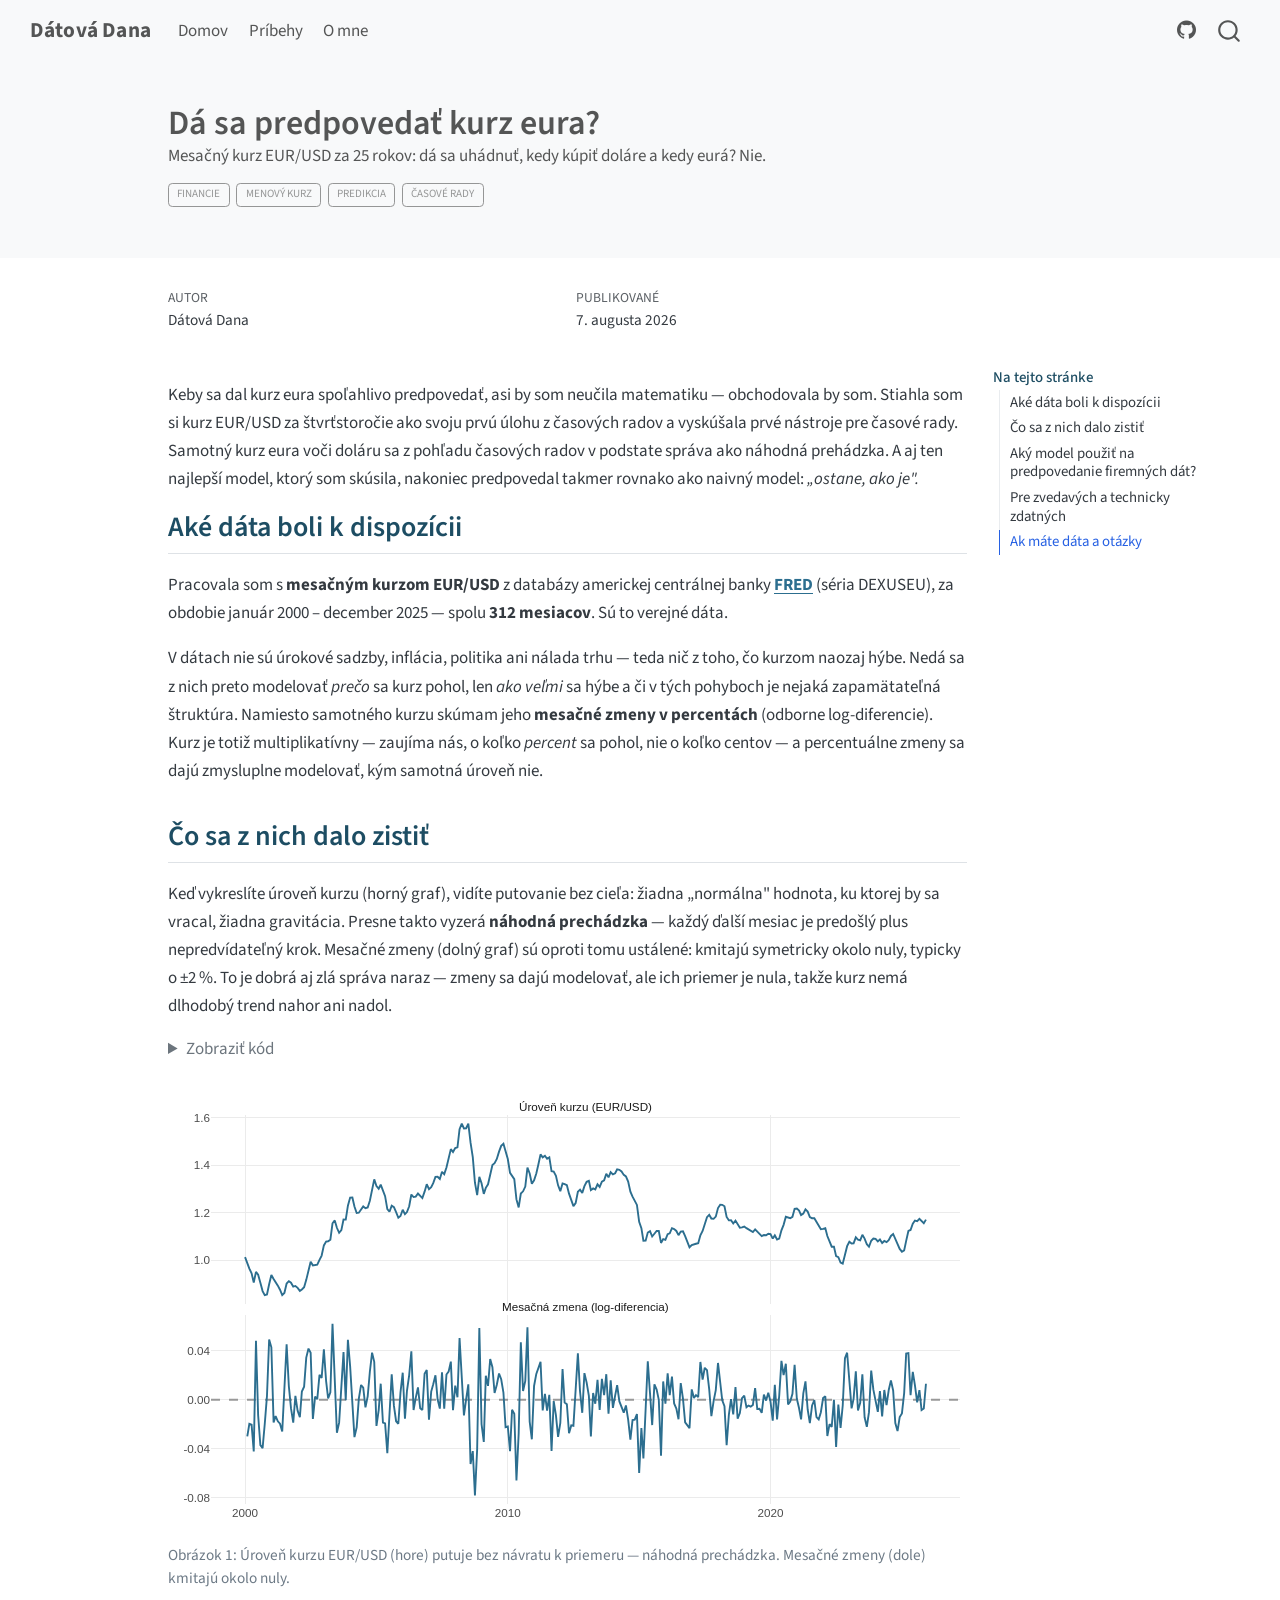
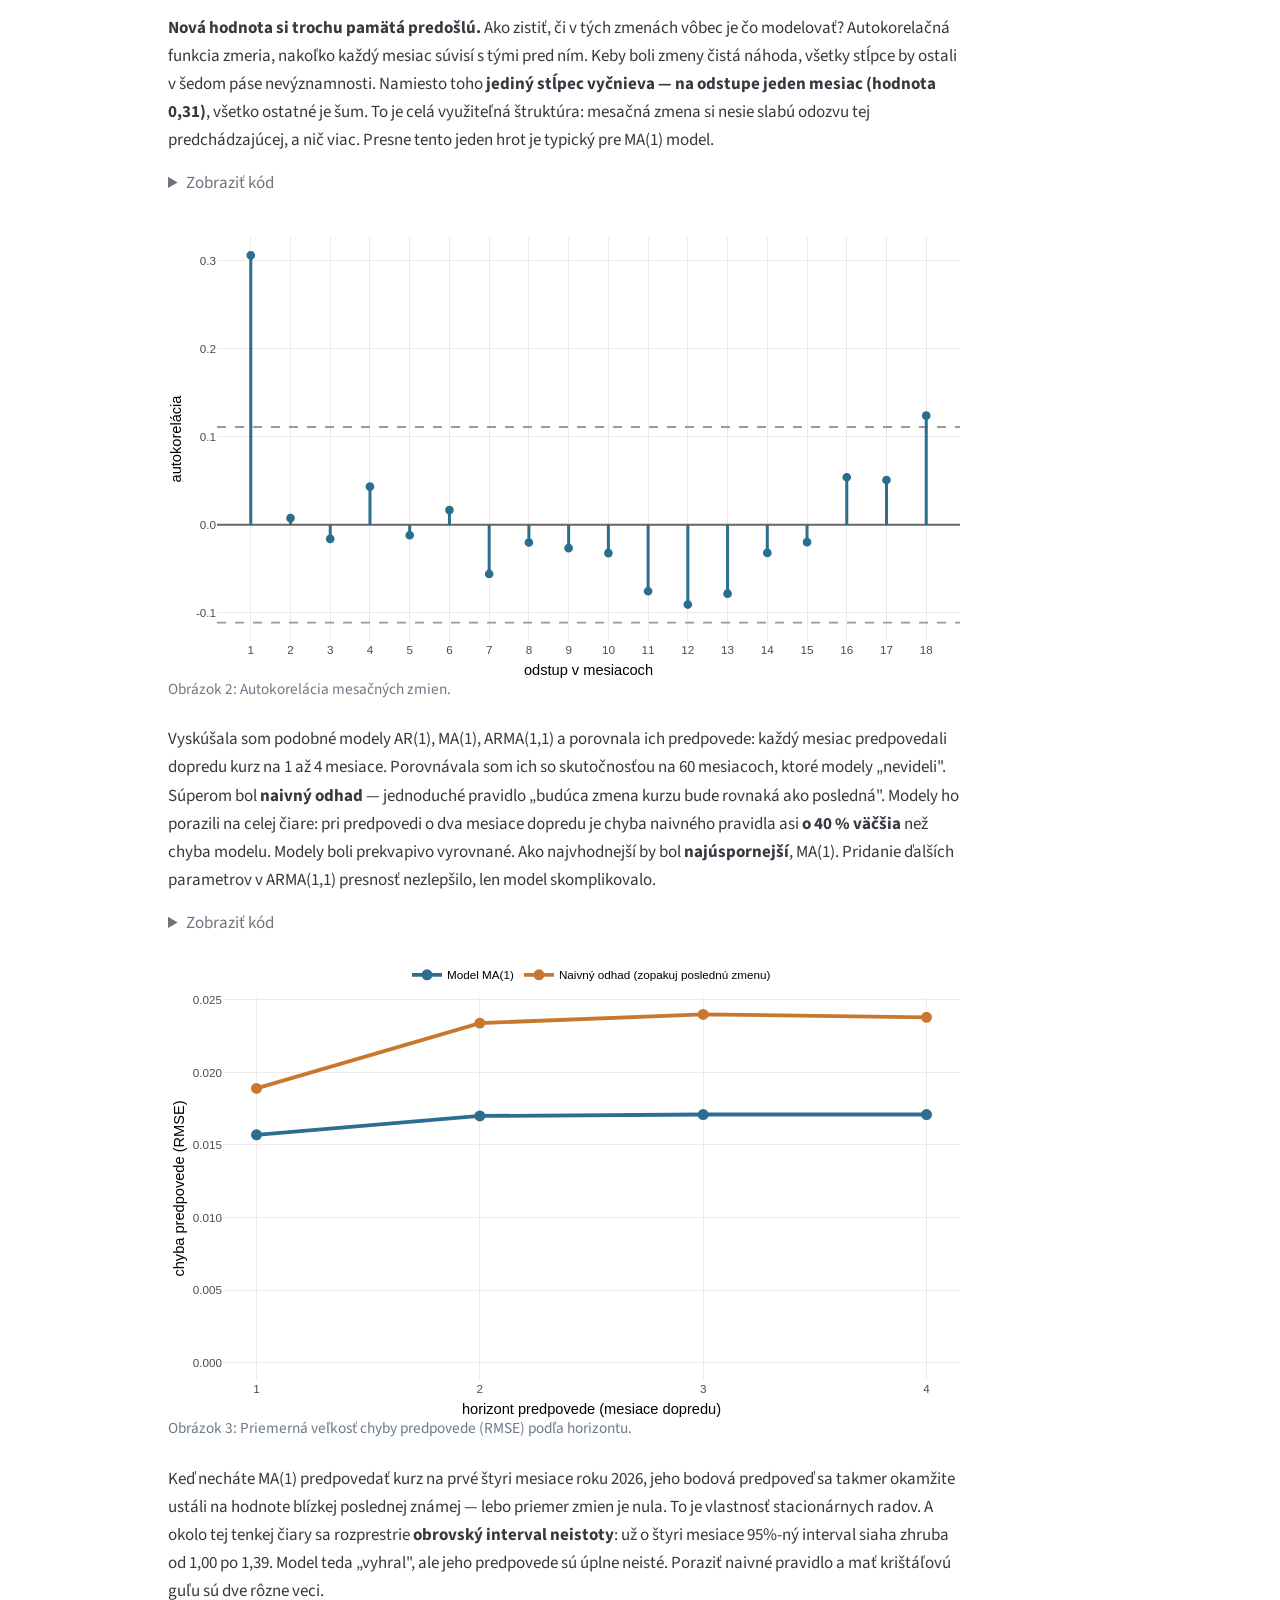
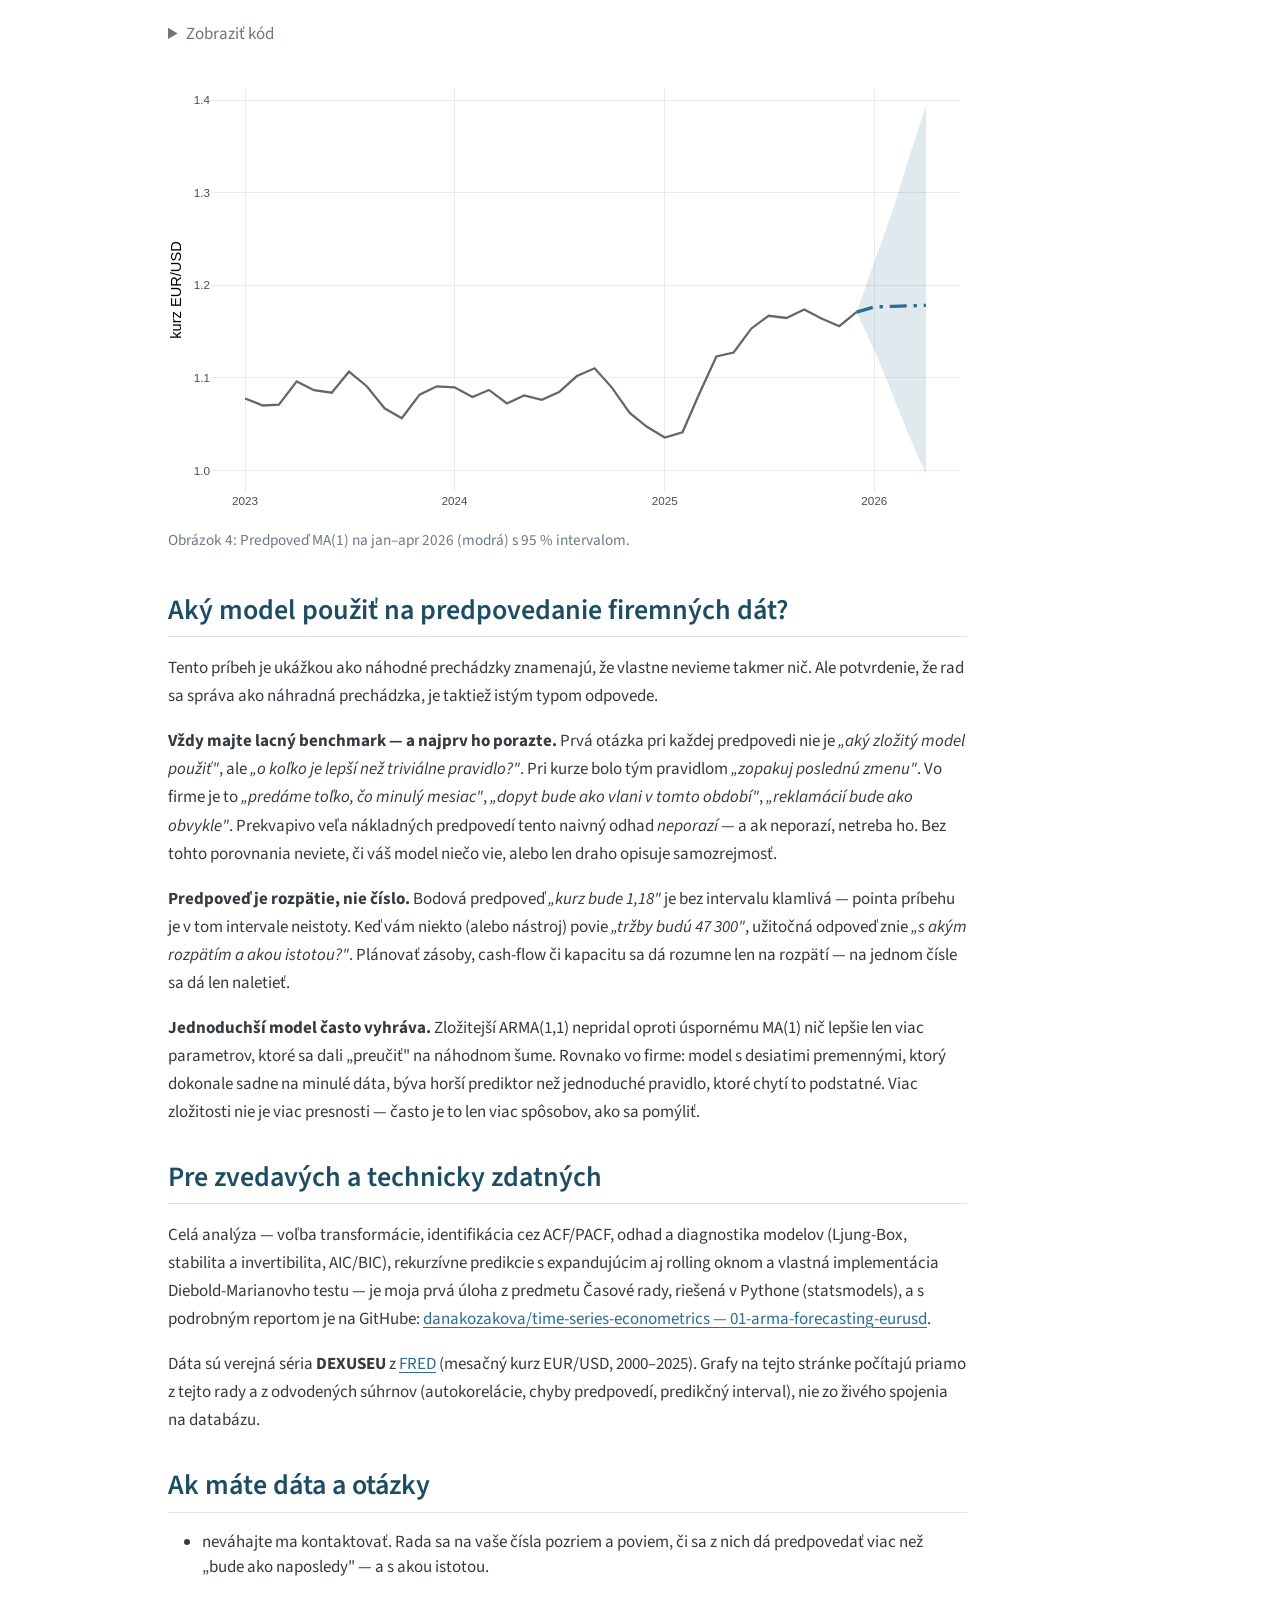
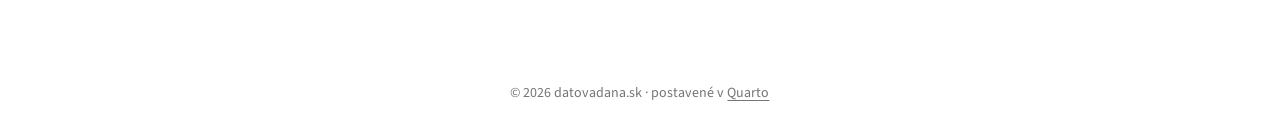
==== commit 3f014ac3: "Update grafu EurUsd" ====
--- a/docs/posts/arma-eurusd/index.html
+++ b/docs/posts/arma-eurusd/index.html
@@ -7,7 +7,7 @@
 <meta name="viewport" content="width=device-width, initial-scale=1.0, user-scalable=yes">
 
 <meta name="author" content="Dátová Dana">
-<meta name="description" content="Mesačný kurz EUR/USD za 25 rokov: úroveň je takmer čistá náhoda, no v zmenách sa skrýva drobná stopa — a aj model, čo poráža náhodu, nakoniec povie „skoro nič sa nezmení”.">
+<meta name="description" content="Mesačný kurz EUR/USD za 25 rokov: dá sa uhádnuť, kedy kúpiť doláre a kedy eurá? Nie.">
 
 <title>Dá sa predpovedať kurz eura? – Dátová Dana</title>
 <style>
@@ -175,7 +175,7 @@
       <h1 class="title">Dá sa predpovedať kurz eura?</h1>
                   <div>
         <div class="description">
-          Mesačný kurz EUR/USD za 25 rokov: úroveň je takmer čistá náhoda, no v zmenách sa skrýva drobná stopa — a aj model, čo poráža náhodu, nakoniec povie „skoro nič sa nezmení”.
+          Mesačný kurz EUR/USD za 25 rokov: dá sa uhádnuť, kedy kúpiť doláre a kedy eurá? Nie.
         </div>
       </div>
                           <div class="quarto-categories">
@@ -263,8 +263,8 @@
 <div id="fig-uroven-zmeny" class="cell-output-display quarto-float quarto-figure quarto-figure-center anchored">
 <figure class="quarto-float quarto-float-fig figure">
 <div aria-describedby="fig-uroven-zmeny-caption-0ceaefa1-69ba-4598-a22c-09a6ac19f8ca">
-<div class="plotly html-widget html-fill-item" id="htmlwidget-bc5b3d0ec216cd81f945" style="width:100%;height:464px;"></div>
-<script type="application/json" data-for="htmlwidget-bc5b3d0ec216cd81f945">{"x":{"data":[{"x":[10483.700000000001,20896.299999999999],"y":[0,0],"text":"y: 0","type":"scatter","mode":"lines","line":{"width":1.8897637795275593,"color":"rgba(153,153,153,1)","dash":"dash"},"hoveron":"points","showlegend":false,"xaxis":"x","yaxis":"y2","hoverinfo":"text","frame":null},{"x":[10957,10988,11017,11048,11078,11109,11139,11170,11201,11231,11262,11292,11323,11354,11382,11413,11443,11474,11504,11535,11566,11596,11627,11657,11688,11719,11747,11778,11808,11839,11869,11900,11931,11961,11992,12022,12053,12084,12112,12143,12173,12204,12234,12265,12296,12326,12357,12387,12418,12449,12478,12509,12539,12570,12600,12631,12662,12692,12723,12753,12784,12815,12843,12874,12904,12935,12965,12996,13027,13057,13088,13118,13149,13180,13208,13239,13269,13300,13330,13361,13392,13422,13453,13483,13514,13545,13573,13604,13634,13665,13695,13726,13757,13787,13818,13848,13879,13910,13939,13970,14000,14031,14061,14092,14123,14153,14184,14214,14245,14276,14304,14335,14365,14396,14426,14457,14488,14518,14549,14579,14610,14641,14669,14700,14730,14761,14791,14822,14853,14883,14914,14944,14975,15006,15034,15065,15095,15126,15156,15187,15218,15248,15279,15309,15340,15371,15400,15431,15461,15492,15522,15553,15584,15614,15645,15675,15706,15737,15765,15796,15826,15857,15887,15918,15949,15979,16010,16040,16071,16102,16130,16161,16191,16222,16252,16283,16314,16344,16375,16405,16436,16467,16495,16526,16556,16587,16617,16648,16679,16709,16740,16770,16801,16832,16861,16892,16922,16953,16983,17014,17045,17075,17106,17136,17167,17198,17226,17257,17287,17318,17348,17379,17410,17440,17471,17501,17532,17563,17591,17622,17652,17683,17713,17744,17775,17805,17836,17866,17897,17928,17956,17987,18017,18048,18078,18109,18140,18170,18201,18231,18262,18293,18322,18353,18383,18414,18444,18475,18506,18536,18567,18597,18628,18659,18687,18718,18748,18779,18809,18840,18871,18901,18932,18962,18993,19024,19052,19083,19113,19144,19174,19205,19236,19266,19297,19327,19358,19389,19417,19448,19478,19509,19539,19570,19601,19631,19662,19692,19723,19754,19783,19814,19844,19875,19905,19936,19967,19997,20028,20058,20089,20120,20148,20179,20209,20240,20270,20301,20332,20362,20393,20423],"y":[1.0130999999999999,0.98340000000000005,0.96430000000000005,0.94489999999999996,0.90590000000000004,0.95050000000000001,0.93859999999999999,0.90449999999999997,0.86950000000000005,0.85250000000000004,0.85519999999999996,0.89829999999999999,0.93759999999999999,0.92049999999999998,0.9083,0.89249999999999996,0.87529999999999997,0.85299999999999998,0.86150000000000004,0.90139999999999998,0.91139999999999999,0.90500000000000003,0.88829999999999998,0.89119999999999999,0.88319999999999999,0.87070000000000003,0.87660000000000005,0.88600000000000001,0.91700000000000004,0.95609999999999995,0.99350000000000005,0.97809999999999997,0.98060000000000003,0.98119999999999996,1.0013000000000001,1.0194000000000001,1.0622,1.0785,1.0797000000000001,1.0862000000000001,1.1556,1.1674,1.1365000000000001,1.1154999999999999,1.1267,1.1714,1.171,1.2298,1.2638,1.264,1.2261,1.1989000000000001,1.2,1.2145999999999999,1.2265999999999999,1.2191000000000001,1.2223999999999999,1.2506999999999999,1.2997000000000001,1.3406,1.3123,1.3012999999999999,1.3185,1.2943,1.2697000000000001,1.2155,1.2040999999999999,1.2295,1.2234,1.2021999999999999,1.1789000000000001,1.1860999999999999,1.2125999999999999,1.194,1.2028000000000001,1.2273000000000001,1.2766999999999999,1.2661,1.2681,1.2809999999999999,1.2722,1.2617,1.2887999999999999,1.3205,1.2992999999999999,1.3080000000000001,1.3246,1.3512999999999999,1.3517999999999999,1.3421000000000001,1.3726,1.3626,1.391,1.4233,1.4682999999999999,1.4559,1.4728000000000001,1.4759,1.552,1.5753999999999999,1.5553999999999999,1.5562,1.5759000000000001,1.4955000000000001,1.4341999999999999,1.3266,1.2744,1.3511,1.3244,1.2797000000000001,1.3049999999999999,1.3199000000000001,1.3646,1.4014,1.4092,1.4266000000000001,1.4575,1.4821,1.4907999999999999,1.4579,1.4266000000000001,1.3680000000000001,1.357,1.3416999999999999,1.2563,1.2222999999999999,1.2810999999999999,1.2903,1.3103,1.3900999999999999,1.3653999999999999,1.3221000000000001,1.3371,1.3655999999999999,1.4019999999999999,1.446,1.4335,1.4402999999999999,1.4275,1.4333,1.3747,1.3732,1.3557999999999999,1.3154999999999999,1.2909999999999999,1.3238000000000001,1.3208,1.3160000000000001,1.2806,1.2541,1.2278,1.2405999999999999,1.2885,1.2974000000000001,1.2837000000000001,1.3119000000000001,1.3304,1.3347,1.2952999999999999,1.3025,1.2983,1.3197000000000001,1.3088,1.3313999999999999,1.3364,1.3646,1.3491,1.3708,1.3617999999999999,1.3665,1.3828,1.381,1.3738999999999999,1.3594999999999999,1.3532999999999999,1.3314999999999999,1.2888999999999999,1.2677,1.2473000000000001,1.2329000000000001,1.1615,1.135,1.0819000000000001,1.0822000000000001,1.1167,1.1226,1.0996999999999999,1.1135999999999999,1.1229,1.1228,1.0727,1.0889,1.0854999999999999,1.1092,1.1133999999999999,1.1346000000000001,1.1312,1.1232,1.1054999999999999,1.1207,1.1217999999999999,1.1013999999999999,1.0791999999999999,1.0545,1.0634999999999999,1.0649999999999999,1.0690999999999999,1.0713999999999999,1.105,1.1233,1.153,1.1813,1.1913,1.1755,1.1742999999999999,1.1836,1.2197,1.234,1.2334000000000001,1.2270000000000001,1.1822999999999999,1.1678999999999999,1.1685000000000001,1.1547000000000001,1.1667000000000001,1.1488,1.1364000000000001,1.1379999999999999,1.1417999999999999,1.1349,1.1295999999999999,1.1234,1.1187,1.1294999999999999,1.1211,1.1129,1.1011,1.1057999999999999,1.1051,1.1113999999999999,1.1097999999999999,1.0911,1.1046,1.0871,1.0907,1.1258999999999999,1.1488,1.1831,1.1785000000000001,1.1768000000000001,1.1826000000000001,1.2168000000000001,1.2178,1.2094,1.1901999999999999,1.1964999999999999,1.2145999999999999,1.2048000000000001,1.1820999999999999,1.1767000000000001,1.1765000000000001,1.1599999999999999,1.1415999999999999,1.1301000000000001,1.1316999999999999,1.1349,1.1019000000000001,1.0803,1.0567,1.0567,1.0167999999999999,1.0128999999999999,0.9899,0.98529999999999995,1.0192000000000001,1.0590999999999999,1.0777000000000001,1.0702,1.0710999999999999,1.0962000000000001,1.0867,1.0840000000000001,1.1067,1.091,1.0671999999999999,1.0565,1.0819000000000001,1.0909,1.0899000000000001,1.0792999999999999,1.087,1.0724,1.081,1.0763,1.0847,1.1020000000000001,1.1104000000000001,1.0894999999999999,1.0621,1.0471999999999999,1.0356000000000001,1.0412999999999999,1.0812999999999999,1.1232,1.1274,1.1534,1.1671,1.1647000000000001,1.1738999999999999,1.1640999999999999,1.1557999999999999,1.171],"text":["Date: 2000-01-01<br />hodnota:  1.013100e+00","Date: 2000-02-01<br />hodnota:  9.834000e-01","Date: 2000-03-01<br />hodnota:  9.643000e-01","Date: 2000-04-01<br />hodnota:  9.449000e-01","Date: 2000-05-01<br />hodnota:  9.059000e-01","Date: 2000-06-01<br />hodnota:  9.505000e-01","Date: 2000-07-01<br />hodnota:  9.386000e-01","Date: 2000-08-01<br />hodnota:  9.045000e-01","Date: 2000-09-01<br />hodnota:  8.695000e-01","Date: 2000-10-01<br />hodnota:  8.525000e-01","Date: 2000-11-01<br />hodnota:  8.552000e-01","Date: 2000-12-01<br />hodnota:  8.983000e-01","Date: 2001-01-01<br />hodnota:  9.376000e-01","Date: 2001-02-01<br />hodnota:  9.205000e-01","Date: 2001-03-01<br />hodnota:  9.083000e-01","Date: 2001-04-01<br />hodnota:  8.925000e-01","Date: 2001-05-01<br />hodnota:  8.753000e-01","Date: 2001-06-01<br />hodnota:  8.530000e-01","Date: 2001-07-01<br />hodnota:  8.615000e-01","Date: 2001-08-01<br />hodnota:  9.014000e-01","Date: 2001-09-01<br />hodnota:  9.114000e-01","Date: 2001-10-01<br />hodnota:  9.050000e-01","Date: 2001-11-01<br />hodnota:  8.883000e-01","Date: 2001-12-01<br />hodnota:  8.912000e-01","Date: 2002-01-01<br />hodnota:  8.832000e-01","Date: 2002-02-01<br />hodnota:  8.707000e-01","Date: 2002-03-01<br />hodnota:  8.766000e-01","Date: 2002-04-01<br />hodnota:  8.860000e-01","Date: 2002-05-01<br />hodnota:  9.170000e-01","Date: 2002-06-01<br />hodnota:  9.561000e-01","Date: 2002-07-01<br />hodnota:  9.935000e-01","Date: 2002-08-01<br />hodnota:  9.781000e-01","Date: 2002-09-01<br />hodnota:  9.806000e-01","Date: 2002-10-01<br />hodnota:  9.812000e-01","Date: 2002-11-01<br />hodnota:  1.001300e+00","Date: 2002-12-01<br />hodnota:  1.019400e+00","Date: 2003-01-01<br />hodnota:  1.062200e+00","Date: 2003-02-01<br />hodnota:  1.078500e+00","Date: 2003-03-01<br />hodnota:  1.079700e+00","Date: 2003-04-01<br />hodnota:  1.086200e+00","Date: 2003-05-01<br />hodnota:  1.155600e+00","Date: 2003-06-01<br />hodnota:  1.167400e+00","Date: 2003-07-01<br />hodnota:  1.136500e+00","Date: 2003-08-01<br />hodnota:  1.115500e+00","Date: 2003-09-01<br />hodnota:  1.126700e+00","Date: 2003-10-01<br />hodnota:  1.171400e+00","Date: 2003-11-01<br />hodnota:  1.171000e+00","Date: 2003-12-01<br />hodnota:  1.229800e+00","Date: 2004-01-01<br />hodnota:  1.263800e+00","Date: 2004-02-01<br />hodnota:  1.264000e+00","Date: 2004-03-01<br />hodnota:  1.226100e+00","Date: 2004-04-01<br />hodnota:  1.198900e+00","Date: 2004-05-01<br />hodnota:  1.200000e+00","Date: 2004-06-01<br />hodnota:  1.214600e+00","Date: 2004-07-01<br />hodnota:  1.226600e+00","Date: 2004-08-01<br />hodnota:  1.219100e+00","Date: 2004-09-01<br />hodnota:  1.222400e+00","Date: 2004-10-01<br />hodnota:  1.250700e+00","Date: 2004-11-01<br />hodnota:  1.299700e+00","Date: 2004-12-01<br />hodnota:  1.340600e+00","Date: 2005-01-01<br />hodnota:  1.312300e+00","Date: 2005-02-01<br />hodnota:  1.301300e+00","Date: 2005-03-01<br />hodnota:  1.318500e+00","Date: 2005-04-01<br />hodnota:  1.294300e+00","Date: 2005-05-01<br />hodnota:  1.269700e+00","Date: 2005-06-01<br />hodnota:  1.215500e+00","Date: 2005-07-01<br />hodnota:  1.204100e+00","Date: 2005-08-01<br />hodnota:  1.229500e+00","Date: 2005-09-01<br />hodnota:  1.223400e+00","Date: 2005-10-01<br />hodnota:  1.202200e+00","Date: 2005-11-01<br />hodnota:  1.178900e+00","Date: 2005-12-01<br />hodnota:  1.186100e+00","Date: 2006-01-01<br />hodnota:  1.212600e+00","Date: 2006-02-01<br />hodnota:  1.194000e+00","Date: 2006-03-01<br />hodnota:  1.202800e+00","Date: 2006-04-01<br />hodnota:  1.227300e+00","Date: 2006-05-01<br />hodnota:  1.276700e+00","Date: 2006-06-01<br />hodnota:  1.266100e+00","Date: 2006-07-01<br />hodnota:  1.268100e+00","Date: 2006-08-01<br />hodnota:  1.281000e+00","Date: 2006-09-01<br />hodnota:  1.272200e+00","Date: 2006-10-01<br />hodnota:  1.261700e+00","Date: 2006-11-01<br />hodnota:  1.288800e+00","Date: 2006-12-01<br />hodnota:  1.320500e+00","Date: 2007-01-01<br />hodnota:  1.299300e+00","Date: 2007-02-01<br />hodnota:  1.308000e+00","Date: 2007-03-01<br />hodnota:  1.324600e+00","Date: 2007-04-01<br />hodnota:  1.351300e+00","Date: 2007-05-01<br />hodnota:  1.351800e+00","Date: 2007-06-01<br />hodnota:  1.342100e+00","Date: 2007-07-01<br />hodnota:  1.372600e+00","Date: 2007-08-01<br />hodnota:  1.362600e+00","Date: 2007-09-01<br />hodnota:  1.391000e+00","Date: 2007-10-01<br />hodnota:  1.423300e+00","Date: 2007-11-01<br />hodnota:  1.468300e+00","Date: 2007-12-01<br />hodnota:  1.455900e+00","Date: 2008-01-01<br />hodnota:  1.472800e+00","Date: 2008-02-01<br />hodnota:  1.475900e+00","Date: 2008-03-01<br />hodnota:  1.552000e+00","Date: 2008-04-01<br />hodnota:  1.575400e+00","Date: 2008-05-01<br />hodnota:  1.555400e+00","Date: 2008-06-01<br />hodnota:  1.556200e+00","Date: 2008-07-01<br />hodnota:  1.575900e+00","Date: 2008-08-01<br />hodnota:  1.495500e+00","Date: 2008-09-01<br />hodnota:  1.434200e+00","Date: 2008-10-01<br />hodnota:  1.326600e+00","Date: 2008-11-01<br />hodnota:  1.274400e+00","Date: 2008-12-01<br />hodnota:  1.351100e+00","Date: 2009-01-01<br />hodnota:  1.324400e+00","Date: 2009-02-01<br />hodnota:  1.279700e+00","Date: 2009-03-01<br />hodnota:  1.305000e+00","Date: 2009-04-01<br />hodnota:  1.319900e+00","Date: 2009-05-01<br />hodnota:  1.364600e+00","Date: 2009-06-01<br />hodnota:  1.401400e+00","Date: 2009-07-01<br />hodnota:  1.409200e+00","Date: 2009-08-01<br />hodnota:  1.426600e+00","Date: 2009-09-01<br />hodnota:  1.457500e+00","Date: 2009-10-01<br />hodnota:  1.482100e+00","Date: 2009-11-01<br />hodnota:  1.490800e+00","Date: 2009-12-01<br />hodnota:  1.457900e+00","Date: 2010-01-01<br />hodnota:  1.426600e+00","Date: 2010-02-01<br />hodnota:  1.368000e+00","Date: 2010-03-01<br />hodnota:  1.357000e+00","Date: 2010-04-01<br />hodnota:  1.341700e+00","Date: 2010-05-01<br />hodnota:  1.256300e+00","Date: 2010-06-01<br />hodnota:  1.222300e+00","Date: 2010-07-01<br />hodnota:  1.281100e+00","Date: 2010-08-01<br />hodnota:  1.290300e+00","Date: 2010-09-01<br />hodnota:  1.310300e+00","Date: 2010-10-01<br />hodnota:  1.390100e+00","Date: 2010-11-01<br />hodnota:  1.365400e+00","Date: 2010-12-01<br />hodnota:  1.322100e+00","Date: 2011-01-01<br />hodnota:  1.337100e+00","Date: 2011-02-01<br />hodnota:  1.365600e+00","Date: 2011-03-01<br />hodnota:  1.402000e+00","Date: 2011-04-01<br />hodnota:  1.446000e+00","Date: 2011-05-01<br />hodnota:  1.433500e+00","Date: 2011-06-01<br />hodnota:  1.440300e+00","Date: 2011-07-01<br />hodnota:  1.427500e+00","Date: 2011-08-01<br />hodnota:  1.433300e+00","Date: 2011-09-01<br />hodnota:  1.374700e+00","Date: 2011-10-01<br />hodnota:  1.373200e+00","Date: 2011-11-01<br />hodnota:  1.355800e+00","Date: 2011-12-01<br />hodnota:  1.315500e+00","Date: 2012-01-01<br />hodnota:  1.291000e+00","Date: 2012-02-01<br />hodnota:  1.323800e+00","Date: 2012-03-01<br />hodnota:  1.320800e+00","Date: 2012-04-01<br />hodnota:  1.316000e+00","Date: 2012-05-01<br />hodnota:  1.280600e+00","Date: 2012-06-01<br />hodnota:  1.254100e+00","Date: 2012-07-01<br />hodnota:  1.227800e+00","Date: 2012-08-01<br />hodnota:  1.240600e+00","Date: 2012-09-01<br />hodnota:  1.288500e+00","Date: 2012-10-01<br />hodnota:  1.297400e+00","Date: 2012-11-01<br />hodnota:  1.283700e+00","Date: 2012-12-01<br />hodnota:  1.311900e+00","Date: 2013-01-01<br />hodnota:  1.330400e+00","Date: 2013-02-01<br />hodnota:  1.334700e+00","Date: 2013-03-01<br />hodnota:  1.295300e+00","Date: 2013-04-01<br />hodnota:  1.302500e+00","Date: 2013-05-01<br />hodnota:  1.298300e+00","Date: 2013-06-01<br />hodnota:  1.319700e+00","Date: 2013-07-01<br />hodnota:  1.308800e+00","Date: 2013-08-01<br />hodnota:  1.331400e+00","Date: 2013-09-01<br />hodnota:  1.336400e+00","Date: 2013-10-01<br />hodnota:  1.364600e+00","Date: 2013-11-01<br />hodnota:  1.349100e+00","Date: 2013-12-01<br />hodnota:  1.370800e+00","Date: 2014-01-01<br />hodnota:  1.361800e+00","Date: 2014-02-01<br />hodnota:  1.366500e+00","Date: 2014-03-01<br />hodnota:  1.382800e+00","Date: 2014-04-01<br />hodnota:  1.381000e+00","Date: 2014-05-01<br />hodnota:  1.373900e+00","Date: 2014-06-01<br />hodnota:  1.359500e+00","Date: 2014-07-01<br />hodnota:  1.353300e+00","Date: 2014-08-01<br />hodnota:  1.331500e+00","Date: 2014-09-01<br />hodnota:  1.288900e+00","Date: 2014-10-01<br />hodnota:  1.267700e+00","Date: 2014-11-01<br />hodnota:  1.247300e+00","Date: 2014-12-01<br />hodnota:  1.232900e+00","Date: 2015-01-01<br />hodnota:  1.161500e+00","Date: 2015-02-01<br />hodnota:  1.135000e+00","Date: 2015-03-01<br />hodnota:  1.081900e+00","Date: 2015-04-01<br />hodnota:  1.082200e+00","Date: 2015-05-01<br />hodnota:  1.116700e+00","Date: 2015-06-01<br />hodnota:  1.122600e+00","Date: 2015-07-01<br />hodnota:  1.099700e+00","Date: 2015-08-01<br />hodnota:  1.113600e+00","Date: 2015-09-01<br />hodnota:  1.122900e+00","Date: 2015-10-01<br />hodnota:  1.122800e+00","Date: 2015-11-01<br />hodnota:  1.072700e+00","Date: 2015-12-01<br />hodnota:  1.088900e+00","Date: 2016-01-01<br />hodnota:  1.085500e+00","Date: 2016-02-01<br />hodnota:  1.109200e+00","Date: 2016-03-01<br />hodnota:  1.113400e+00","Date: 2016-04-01<br />hodnota:  1.134600e+00","Date: 2016-05-01<br />hodnota:  1.131200e+00","Date: 2016-06-01<br />hodnota:  1.123200e+00","Date: 2016-07-01<br />hodnota:  1.105500e+00","Date: 2016-08-01<br />hodnota:  1.120700e+00","Date: 2016-09-01<br />hodnota:  1.121800e+00","Date: 2016-10-01<br />hodnota:  1.101400e+00","Date: 2016-11-01<br />hodnota:  1.079200e+00","Date: 2016-12-01<br />hodnota:  1.054500e+00","Date: 2017-01-01<br />hodnota:  1.063500e+00","Date: 2017-02-01<br />hodnota:  1.065000e+00","Date: 2017-03-01<br />hodnota:  1.069100e+00","Date: 2017-04-01<br />hodnota:  1.071400e+00","Date: 2017-05-01<br />hodnota:  1.105000e+00","Date: 2017-06-01<br />hodnota:  1.123300e+00","Date: 2017-07-01<br />hodnota:  1.153000e+00","Date: 2017-08-01<br />hodnota:  1.181300e+00","Date: 2017-09-01<br />hodnota:  1.191300e+00","Date: 2017-10-01<br />hodnota:  1.175500e+00","Date: 2017-11-01<br />hodnota:  1.174300e+00","Date: 2017-12-01<br />hodnota:  1.183600e+00","Date: 2018-01-01<br />hodnota:  1.219700e+00","Date: 2018-02-01<br />hodnota:  1.234000e+00","Date: 2018-03-01<br />hodnota:  1.233400e+00","Date: 2018-04-01<br />hodnota:  1.227000e+00","Date: 2018-05-01<br />hodnota:  1.182300e+00","Date: 2018-06-01<br />hodnota:  1.167900e+00","Date: 2018-07-01<br />hodnota:  1.168500e+00","Date: 2018-08-01<br />hodnota:  1.154700e+00","Date: 2018-09-01<br />hodnota:  1.166700e+00","Date: 2018-10-01<br />hodnota:  1.148800e+00","Date: 2018-11-01<br />hodnota:  1.136400e+00","Date: 2018-12-01<br />hodnota:  1.138000e+00","Date: 2019-01-01<br />hodnota:  1.141800e+00","Date: 2019-02-01<br />hodnota:  1.134900e+00","Date: 2019-03-01<br />hodnota:  1.129600e+00","Date: 2019-04-01<br />hodnota:  1.123400e+00","Date: 2019-05-01<br />hodnota:  1.118700e+00","Date: 2019-06-01<br />hodnota:  1.129500e+00","Date: 2019-07-01<br />hodnota:  1.121100e+00","Date: 2019-08-01<br />hodnota:  1.112900e+00","Date: 2019-09-01<br />hodnota:  1.101100e+00","Date: 2019-10-01<br />hodnota:  1.105800e+00","Date: 2019-11-01<br />hodnota:  1.105100e+00","Date: 2019-12-01<br />hodnota:  1.111400e+00","Date: 2020-01-01<br />hodnota:  1.109800e+00","Date: 2020-02-01<br />hodnota:  1.091100e+00","Date: 2020-03-01<br />hodnota:  1.104600e+00","Date: 2020-04-01<br />hodnota:  1.087100e+00","Date: 2020-05-01<br />hodnota:  1.090700e+00","Date: 2020-06-01<br />hodnota:  1.125900e+00","Date: 2020-07-01<br />hodnota:  1.148800e+00","Date: 2020-08-01<br />hodnota:  1.183100e+00","Date: 2020-09-01<br />hodnota:  1.178500e+00","Date: 2020-10-01<br />hodnota:  1.176800e+00","Date: 2020-11-01<br />hodnota:  1.182600e+00","Date: 2020-12-01<br />hodnota:  1.216800e+00","Date: 2021-01-01<br />hodnota:  1.217800e+00","Date: 2021-02-01<br />hodnota:  1.209400e+00","Date: 2021-03-01<br />hodnota:  1.190200e+00","Date: 2021-04-01<br />hodnota:  1.196500e+00","Date: 2021-05-01<br />hodnota:  1.214600e+00","Date: 2021-06-01<br />hodnota:  1.204800e+00","Date: 2021-07-01<br />hodnota:  1.182100e+00","Date: 2021-08-01<br />hodnota:  1.176700e+00","Date: 2021-09-01<br />hodnota:  1.176500e+00","Date: 2021-10-01<br />hodnota:  1.160000e+00","Date: 2021-11-01<br />hodnota:  1.141600e+00","Date: 2021-12-01<br />hodnota:  1.130100e+00","Date: 2022-01-01<br />hodnota:  1.131700e+00","Date: 2022-02-01<br />hodnota:  1.134900e+00","Date: 2022-03-01<br />hodnota:  1.101900e+00","Date: 2022-04-01<br />hodnota:  1.080300e+00","Date: 2022-05-01<br />hodnota:  1.056700e+00","Date: 2022-06-01<br />hodnota:  1.056700e+00","Date: 2022-07-01<br />hodnota:  1.016800e+00","Date: 2022-08-01<br />hodnota:  1.012900e+00","Date: 2022-09-01<br />hodnota:  9.899000e-01","Date: 2022-10-01<br />hodnota:  9.853000e-01","Date: 2022-11-01<br />hodnota:  1.019200e+00","Date: 2022-12-01<br />hodnota:  1.059100e+00","Date: 2023-01-01<br />hodnota:  1.077700e+00","Date: 2023-02-01<br />hodnota:  1.070200e+00","Date: 2023-03-01<br />hodnota:  1.071100e+00","Date: 2023-04-01<br />hodnota:  1.096200e+00","Date: 2023-05-01<br />hodnota:  1.086700e+00","Date: 2023-06-01<br />hodnota:  1.084000e+00","Date: 2023-07-01<br />hodnota:  1.106700e+00","Date: 2023-08-01<br />hodnota:  1.091000e+00","Date: 2023-09-01<br />hodnota:  1.067200e+00","Date: 2023-10-01<br />hodnota:  1.056500e+00","Date: 2023-11-01<br />hodnota:  1.081900e+00","Date: 2023-12-01<br />hodnota:  1.090900e+00","Date: 2024-01-01<br />hodnota:  1.089900e+00","Date: 2024-02-01<br />hodnota:  1.079300e+00","Date: 2024-03-01<br />hodnota:  1.087000e+00","Date: 2024-04-01<br />hodnota:  1.072400e+00","Date: 2024-05-01<br />hodnota:  1.081000e+00","Date: 2024-06-01<br />hodnota:  1.076300e+00","Date: 2024-07-01<br />hodnota:  1.084700e+00","Date: 2024-08-01<br />hodnota:  1.102000e+00","Date: 2024-09-01<br />hodnota:  1.110400e+00","Date: 2024-10-01<br />hodnota:  1.089500e+00","Date: 2024-11-01<br />hodnota:  1.062100e+00","Date: 2024-12-01<br />hodnota:  1.047200e+00","Date: 2025-01-01<br />hodnota:  1.035600e+00","Date: 2025-02-01<br />hodnota:  1.041300e+00","Date: 2025-03-01<br />hodnota:  1.081300e+00","Date: 2025-04-01<br />hodnota:  1.123200e+00","Date: 2025-05-01<br />hodnota:  1.127400e+00","Date: 2025-06-01<br />hodnota:  1.153400e+00","Date: 2025-07-01<br />hodnota:  1.167100e+00","Date: 2025-08-01<br />hodnota:  1.164700e+00","Date: 2025-09-01<br />hodnota:  1.173900e+00","Date: 2025-10-01<br />hodnota:  1.164100e+00","Date: 2025-11-01<br />hodnota:  1.155800e+00","Date: 2025-12-01<br />hodnota:  1.171000e+00"],"type":"scatter","mode":"lines","line":{"width":1.8897637795275593,"color":"rgba(44,110,143,1)","dash":"solid"},"hoveron":"points","showlegend":false,"xaxis":"x","yaxis":"y","hoverinfo":"text","frame":null},{"x":[10988,11017,11048,11078,11109,11139,11170,11201,11231,11262,11292,11323,11354,11382,11413,11443,11474,11504,11535,11566,11596,11627,11657,11688,11719,11747,11778,11808,11839,11869,11900,11931,11961,11992,12022,12053,12084,12112,12143,12173,12204,12234,12265,12296,12326,12357,12387,12418,12449,12478,12509,12539,12570,12600,12631,12662,12692,12723,12753,12784,12815,12843,12874,12904,12935,12965,12996,13027,13057,13088,13118,13149,13180,13208,13239,13269,13300,13330,13361,13392,13422,13453,13483,13514,13545,13573,13604,13634,13665,13695,13726,13757,13787,13818,13848,13879,13910,13939,13970,14000,14031,14061,14092,14123,14153,14184,14214,14245,14276,14304,14335,14365,14396,14426,14457,14488,14518,14549,14579,14610,14641,14669,14700,14730,14761,14791,14822,14853,14883,14914,14944,14975,15006,15034,15065,15095,15126,15156,15187,15218,15248,15279,15309,15340,15371,15400,15431,15461,15492,15522,15553,15584,15614,15645,15675,15706,15737,15765,15796,15826,15857,15887,15918,15949,15979,16010,16040,16071,16102,16130,16161,16191,16222,16252,16283,16314,16344,16375,16405,16436,16467,16495,16526,16556,16587,16617,16648,16679,16709,16740,16770,16801,16832,16861,16892,16922,16953,16983,17014,17045,17075,17106,17136,17167,17198,17226,17257,17287,17318,17348,17379,17410,17440,17471,17501,17532,17563,17591,17622,17652,17683,17713,17744,17775,17805,17836,17866,17897,17928,17956,17987,18017,18048,18078,18109,18140,18170,18201,18231,18262,18293,18322,18353,18383,18414,18444,18475,18506,18536,18567,18597,18628,18659,18687,18718,18748,18779,18809,18840,18871,18901,18932,18962,18993,19024,19052,19083,19113,19144,19174,19205,19236,19266,19297,19327,19358,19389,19417,19448,19478,19509,19539,19570,19601,19631,19662,19692,19723,19754,19783,19814,19844,19875,19905,19936,19967,19997,20028,20058,20089,20120,20148,20179,20209,20240,20270,20301,20332,20362,20393,20423],"y":[-0.029754261081792539,-0.019613505461500268,-0.020323347727758581,-0.042150177113338037,0.048059237253241717,-0.01259875856816659,-0.037007098524967488,-0.039463971041012,-0.019745124636665889,0.0031621505531635101,0.049168728524325522,0.042819330587587218,-0.018406418149615619,-0.01334228016496466,-0.01754820685437377,-0.019459828915401808,-0.025807137246713178,0.0099155084763052608,0.045274054288563507,0.011032768573234269,-0.0070469351298559999,-0.018625419924270879,0.0032593453973643002,-0.0090171936501887099,-0.01425418968826089,0.0067533021501388901,0.010666162620372101,0.034390521651383919,0.041755037834935477,0.038371551900471222,-0.015622147695424389,0.0025527149206857002,0.00061168316720129005,0.020278122329422981,0.017915063192184239,0.041128010082357391,0.01522895784091227,0.00111203792388371,0.0060021418476501401,0.061934322991335188,0.01015936417761051,-0.026825689477092709,-0.018650629420010799,0.0099902712975331095,0.038906608485561642,-0.00034153005796452,0.048993469921651961,0.02727150081998558,0.00015824036744782,-0.030442895468461462,-0.022433930524733268,0.00091708706248364003,0.01209324768738323,0.0098313097284083995,-0.0061332326207826603,0.0027032578411553799,0.02288725514260484,0.038430074032681977,0.030983806336314531,-0.02133595202161636,-0.0084175581195294301,0.013130962010629851,-0.01852471834494895,-0.019189356372646679,-0.043625137319567679,-0.0094231148580047799,0.020875182758073981,-0.00497371484778275,-0.01748065620340291,-0.019571411306979779,0.0060888137371482003,0.02209620060240022,-0.0154577996850829,0.0073431571618267303,0.020164462489088542,0.03946198922284247,-0.0083373143000975893,0.0015784077146464199,0.01012130565588026,-0.0068933376520303102,-0.0082876673110082698,0.02125153492906897,0.024298899874422349,-0.016184794848496331,0.0066735951284534398,0.01261127403373502,0.019956564993161278,0.00036994562221331001,-0.0072014862624933899,0.022471200070774019,-0.0073121121349664598,0.02062827358387509,0.022955206153136731,0.031127149892312189,-0.0084810028896116704,0.011541084839587989,0.00210262226886204,0.050276448555433888,0.014964786526059809,-0.01277646100838103,0.00051420492198689003,0.01257958544519582,-0.052365938558022851,-0.041853396621528309,-0.07798792435701879,-0.040143798495616889,0.058443595870074638,-0.019959548792822131,-0.034333851229540968,0.019577365313243441,0.011352935378115211,0.033305369246414362,0.026610391555110191,0.0055504305306490701,0.01227182337685522,0.021428648380709681,0.01673736173822182,0.0058528876422339598,-0.022315844494327049,-0.021703053266838409,-0.041944171661441931,-0.0080734383476267404,-0.01133891423844318,-0.065766573586053784,-0.02743656322715509,0.04698475407917091,0.0071556655954123898,0.01538136915273924,0.059119568372507258,-0.017928260998866959,-0.032226044468128823,0.01128170810456874,0.02109080285961101,0.026305896114304499,0.030901335124174641,-0.0086821173952854602,0.0047324188815797696,-0.0089267626748389898,0.0040548153990046997,-0.04174395245179563,-0.0010917428938373901,-0.012752096586671809,-0.03017486451651779,-0.01879970963370492,0.025089276838180071,-0.0022687750789042701,-0.0036407807206557102,-0.027268114800560739,-0.020910534254697709,-0.021194233836608092,0.01037118354562111,0.037883617553402638,0.0068835106865353596,-0.0106157286880742,0.021729934996103761,0.014003180791733291,0.0032268986013878598,-0.029964218943895608,0.0055431660913117797,-0.0032297782613141999,0.016348721656576078,-0.0082937511743012508,0.01712033331812057,0.00374841131599834,0.02088191389872179,-0.01142364193655193,0.015956807555682399,-0.0065871569515875599,0.00344537231925651,0.011857702679346769,-0.00130255463817735,-0.00515446347938969,-0.010536425857377071,-0.0045709309900654402,-0.016239927828473048,-0.032516984843253049,-0.016584906466052759,-0.016223019813017572,-0.01161209725715634,-0.059656844664043328,-0.023079622294960741,-0.047913896221975248,0.00027725151510712,0.031381901243111507,0.00526951605635252,-0.020610008191210279,0.012560595263266441,0.0083166139983378504,-8.9059090765536419e-05,-0.0456467308843439,0.014989177748631699,-0.0031273020336688002,0.021598324423276478,0.0037793620077843999,0.01886176914305952,-0.0030011497501585601,-0.00709726187076163,-0.015884032974045739,0.013655768760481409,0.00098104801625412,-0.018352440245855389,-0.02036207193483499,-0.023153304974716779,0.0084986347214624901,0.0014094435032336501,0.0038423738759286999,0.0021490314274057302,0.030879130504993298,0.016425446695670361,0.026096459621535499,0.024248285685415202,0.0084296208508412504,-0.013351558825191311,-0.0010213636090888,0.0078884161550191994,0.03004428532313802,0.0116559986161405,-0.00048634190794061001,-0.0052024178464809799,-0.037110471841843899,-0.012254429584547919,0.00051361069439303999,-0.011880305021102541,0.010338680872001181,-0.01546133153585158,-0.010852548313926839,0.0014069647062432101,0.0033336288438826,-0.0060614232230654904,-0.0046809535681156898,-0.0055037866406452696,-0.0041925042454474598,0.0096077600551730796,-0.0074647107485100103,-0.00734112518016845,-0.010659540859834031,0.0042593747842870899,-0.00063322630909598001,0.00568465325108431,-0.0014406629540200499,-0.016993457230747772,0.01229691680603418,-0.015969678257132549,0.0033060917247425799,0.031763023874387522,0.02013520348487503,0.029420192965657371,-0.0038956688834312601,-0.0014435530889580701,0.00491651409950177,0.02850905755835359,0.00082149022939050997,-0.0069215833353611297,-0.016003008628360928,0.0052792681376762898,0.01501417611504696,-0.0081012264178456604,-0.019021060289298009,-0.0045786072864479003,-0.00016998130246602999,-0.01412392406700699,-0.015989217937783649,-0.01012466279652143,0.00141480260579066,0.0028236143351974201,-0.029508578813361851,-0.01979718217079212,-0.022087935875954201,0,-0.038490403571740849,-0.0038429371824928202,-0.022968854766989691,-0.0046577645973328698,0.033827121489470167,0.038401485031724469,0.01740964975316265,-0.00698359372558184,0.00084061089337961995,0.02316349584143218,-0.0087040725432101698,-0.0024876780692143202,0.020724711271148048,-0.01428790743766886,-0.022056310671711581,-0.01007683810524781,0.02375719663741642,0.0082842889101832403,-0.00091709470844501004,-0.0097732660639654693,0.0071089252899088403,-0.01352248075940516,0.0079874112774040006,-0.00435730536895566,0.0077742177759192498,0.01582325966668803,0.0075936000396802303,-0.01900143536786562,-0.025470795057180501,-0.014128144731803891,-0.01113896671830744,0.0054889636584675196,0.037694088415641168,0.038017733320055307,0.0037323423759279399,0.022800005533837639,0.011807937236995769,-0.0020584963097017798,0.0078679957758701902,-0.0083832826302811993,-0.0071555113705176702,0.013065339714039829],"text":["Date: 2000-02-01<br />hodnota: -2.975426e-02","Date: 2000-03-01<br />hodnota: -1.961351e-02","Date: 2000-04-01<br />hodnota: -2.032335e-02","Date: 2000-05-01<br />hodnota: -4.215018e-02","Date: 2000-06-01<br />hodnota:  4.805924e-02","Date: 2000-07-01<br />hodnota: -1.259876e-02","Date: 2000-08-01<br />hodnota: -3.700710e-02","Date: 2000-09-01<br />hodnota: -3.946397e-02","Date: 2000-10-01<br />hodnota: -1.974512e-02","Date: 2000-11-01<br />hodnota:  3.162151e-03","Date: 2000-12-01<br />hodnota:  4.916873e-02","Date: 2001-01-01<br />hodnota:  4.281933e-02","Date: 2001-02-01<br />hodnota: -1.840642e-02","Date: 2001-03-01<br />hodnota: -1.334228e-02","Date: 2001-04-01<br />hodnota: -1.754821e-02","Date: 2001-05-01<br />hodnota: -1.945983e-02","Date: 2001-06-01<br />hodnota: -2.580714e-02","Date: 2001-07-01<br />hodnota:  9.915508e-03","Date: 2001-08-01<br />hodnota:  4.527405e-02","Date: 2001-09-01<br />hodnota:  1.103277e-02","Date: 2001-10-01<br />hodnota: -7.046935e-03","Date: 2001-11-01<br />hodnota: -1.862542e-02","Date: 2001-12-01<br />hodnota:  3.259345e-03","Date: 2002-01-01<br />hodnota: -9.017194e-03","Date: 2002-02-01<br />hodnota: -1.425419e-02","Date: 2002-03-01<br />hodnota:  6.753302e-03","Date: 2002-04-01<br />hodnota:  1.066616e-02","Date: 2002-05-01<br />hodnota:  3.439052e-02","Date: 2002-06-01<br />hodnota:  4.175504e-02","Date: 2002-07-01<br />hodnota:  3.837155e-02","Date: 2002-08-01<br />hodnota: -1.562215e-02","Date: 2002-09-01<br />hodnota:  2.552715e-03","Date: 2002-10-01<br />hodnota:  6.116832e-04","Date: 2002-11-01<br />hodnota:  2.027812e-02","Date: 2002-12-01<br />hodnota:  1.791506e-02","Date: 2003-01-01<br />hodnota:  4.112801e-02","Date: 2003-02-01<br />hodnota:  1.522896e-02","Date: 2003-03-01<br />hodnota:  1.112038e-03","Date: 2003-04-01<br />hodnota:  6.002142e-03","Date: 2003-05-01<br />hodnota:  6.193432e-02","Date: 2003-06-01<br />hodnota:  1.015936e-02","Date: 2003-07-01<br />hodnota: -2.682569e-02","Date: 2003-08-01<br />hodnota: -1.865063e-02","Date: 2003-09-01<br />hodnota:  9.990271e-03","Date: 2003-10-01<br />hodnota:  3.890661e-02","Date: 2003-11-01<br />hodnota: -3.415301e-04","Date: 2003-12-01<br />hodnota:  4.899347e-02","Date: 2004-01-01<br />hodnota:  2.727150e-02","Date: 2004-02-01<br />hodnota:  1.582404e-04","Date: 2004-03-01<br />hodnota: -3.044290e-02","Date: 2004-04-01<br />hodnota: -2.243393e-02","Date: 2004-05-01<br />hodnota:  9.170871e-04","Date: 2004-06-01<br />hodnota:  1.209325e-02","Date: 2004-07-01<br />hodnota:  9.831310e-03","Date: 2004-08-01<br />hodnota: -6.133233e-03","Date: 2004-09-01<br />hodnota:  2.703258e-03","Date: 2004-10-01<br />hodnota:  2.288726e-02","Date: 2004-11-01<br />hodnota:  3.843007e-02","Date: 2004-12-01<br />hodnota:  3.098381e-02","Date: 2005-01-01<br />hodnota: -2.133595e-02","Date: 2005-02-01<br />hodnota: -8.417558e-03","Date: 2005-03-01<br />hodnota:  1.313096e-02","Date: 2005-04-01<br />hodnota: -1.852472e-02","Date: 2005-05-01<br />hodnota: -1.918936e-02","Date: 2005-06-01<br />hodnota: -4.362514e-02","Date: 2005-07-01<br />hodnota: -9.423115e-03","Date: 2005-08-01<br />hodnota:  2.087518e-02","Date: 2005-09-01<br />hodnota: -4.973715e-03","Date: 2005-10-01<br />hodnota: -1.748066e-02","Date: 2005-11-01<br />hodnota: -1.957141e-02","Date: 2005-12-01<br />hodnota:  6.088814e-03","Date: 2006-01-01<br />hodnota:  2.209620e-02","Date: 2006-02-01<br />hodnota: -1.545780e-02","Date: 2006-03-01<br />hodnota:  7.343157e-03","Date: 2006-04-01<br />hodnota:  2.016446e-02","Date: 2006-05-01<br />hodnota:  3.946199e-02","Date: 2006-06-01<br />hodnota: -8.337314e-03","Date: 2006-07-01<br />hodnota:  1.578408e-03","Date: 2006-08-01<br />hodnota:  1.012131e-02","Date: 2006-09-01<br />hodnota: -6.893338e-03","Date: 2006-10-01<br />hodnota: -8.287667e-03","Date: 2006-11-01<br />hodnota:  2.125153e-02","Date: 2006-12-01<br />hodnota:  2.429890e-02","Date: 2007-01-01<br />hodnota: -1.618479e-02","Date: 2007-02-01<br />hodnota:  6.673595e-03","Date: 2007-03-01<br />hodnota:  1.261127e-02","Date: 2007-04-01<br />hodnota:  1.995656e-02","Date: 2007-05-01<br />hodnota:  3.699456e-04","Date: 2007-06-01<br />hodnota: -7.201486e-03","Date: 2007-07-01<br />hodnota:  2.247120e-02","Date: 2007-08-01<br />hodnota: -7.312112e-03","Date: 2007-09-01<br />hodnota:  2.062827e-02","Date: 2007-10-01<br />hodnota:  2.295521e-02","Date: 2007-11-01<br />hodnota:  3.112715e-02","Date: 2007-12-01<br />hodnota: -8.481003e-03","Date: 2008-01-01<br />hodnota:  1.154108e-02","Date: 2008-02-01<br />hodnota:  2.102622e-03","Date: 2008-03-01<br />hodnota:  5.027645e-02","Date: 2008-04-01<br />hodnota:  1.496479e-02","Date: 2008-05-01<br />hodnota: -1.277646e-02","Date: 2008-06-01<br />hodnota:  5.142049e-04","Date: 2008-07-01<br />hodnota:  1.257959e-02","Date: 2008-08-01<br />hodnota: -5.236594e-02","Date: 2008-09-01<br />hodnota: -4.185340e-02","Date: 2008-10-01<br />hodnota: -7.798792e-02","Date: 2008-11-01<br />hodnota: -4.014380e-02","Date: 2008-12-01<br />hodnota:  5.844360e-02","Date: 2009-01-01<br />hodnota: -1.995955e-02","Date: 2009-02-01<br />hodnota: -3.433385e-02","Date: 2009-03-01<br />hodnota:  1.957737e-02","Date: 2009-04-01<br />hodnota:  1.135294e-02","Date: 2009-05-01<br />hodnota:  3.330537e-02","Date: 2009-06-01<br />hodnota:  2.661039e-02","Date: 2009-07-01<br />hodnota:  5.550431e-03","Date: 2009-08-01<br />hodnota:  1.227182e-02","Date: 2009-09-01<br />hodnota:  2.142865e-02","Date: 2009-10-01<br />hodnota:  1.673736e-02","Date: 2009-11-01<br />hodnota:  5.852888e-03","Date: 2009-12-01<br />hodnota: -2.231584e-02","Date: 2010-01-01<br />hodnota: -2.170305e-02","Date: 2010-02-01<br />hodnota: -4.194417e-02","Date: 2010-03-01<br />hodnota: -8.073438e-03","Date: 2010-04-01<br />hodnota: -1.133891e-02","Date: 2010-05-01<br />hodnota: -6.576657e-02","Date: 2010-06-01<br />hodnota: -2.743656e-02","Date: 2010-07-01<br />hodnota:  4.698475e-02","Date: 2010-08-01<br />hodnota:  7.155666e-03","Date: 2010-09-01<br />hodnota:  1.538137e-02","Date: 2010-10-01<br />hodnota:  5.911957e-02","Date: 2010-11-01<br />hodnota: -1.792826e-02","Date: 2010-12-01<br />hodnota: -3.222604e-02","Date: 2011-01-01<br />hodnota:  1.128171e-02","Date: 2011-02-01<br />hodnota:  2.109080e-02","Date: 2011-03-01<br />hodnota:  2.630590e-02","Date: 2011-04-01<br />hodnota:  3.090134e-02","Date: 2011-05-01<br />hodnota: -8.682117e-03","Date: 2011-06-01<br />hodnota:  4.732419e-03","Date: 2011-07-01<br />hodnota: -8.926763e-03","Date: 2011-08-01<br />hodnota:  4.054815e-03","Date: 2011-09-01<br />hodnota: -4.174395e-02","Date: 2011-10-01<br />hodnota: -1.091743e-03","Date: 2011-11-01<br />hodnota: -1.275210e-02","Date: 2011-12-01<br />hodnota: -3.017486e-02","Date: 2012-01-01<br />hodnota: -1.879971e-02","Date: 2012-02-01<br />hodnota:  2.508928e-02","Date: 2012-03-01<br />hodnota: -2.268775e-03","Date: 2012-04-01<br />hodnota: -3.640781e-03","Date: 2012-05-01<br />hodnota: -2.726811e-02","Date: 2012-06-01<br />hodnota: -2.091053e-02","Date: 2012-07-01<br />hodnota: -2.119423e-02","Date: 2012-08-01<br />hodnota:  1.037118e-02","Date: 2012-09-01<br />hodnota:  3.788362e-02","Date: 2012-10-01<br />hodnota:  6.883511e-03","Date: 2012-11-01<br />hodnota: -1.061573e-02","Date: 2012-12-01<br />hodnota:  2.172993e-02","Date: 2013-01-01<br />hodnota:  1.400318e-02","Date: 2013-02-01<br />hodnota:  3.226899e-03","Date: 2013-03-01<br />hodnota: -2.996422e-02","Date: 2013-04-01<br />hodnota:  5.543166e-03","Date: 2013-05-01<br />hodnota: -3.229778e-03","Date: 2013-06-01<br />hodnota:  1.634872e-02","Date: 2013-07-01<br />hodnota: -8.293751e-03","Date: 2013-08-01<br />hodnota:  1.712033e-02","Date: 2013-09-01<br />hodnota:  3.748411e-03","Date: 2013-10-01<br />hodnota:  2.088191e-02","Date: 2013-11-01<br />hodnota: -1.142364e-02","Date: 2013-12-01<br />hodnota:  1.595681e-02","Date: 2014-01-01<br />hodnota: -6.587157e-03","Date: 2014-02-01<br />hodnota:  3.445372e-03","Date: 2014-03-01<br />hodnota:  1.185770e-02","Date: 2014-04-01<br />hodnota: -1.302555e-03","Date: 2014-05-01<br />hodnota: -5.154463e-03","Date: 2014-06-01<br />hodnota: -1.053643e-02","Date: 2014-07-01<br />hodnota: -4.570931e-03","Date: 2014-08-01<br />hodnota: -1.623993e-02","Date: 2014-09-01<br />hodnota: -3.251698e-02","Date: 2014-10-01<br />hodnota: -1.658491e-02","Date: 2014-11-01<br />hodnota: -1.622302e-02","Date: 2014-12-01<br />hodnota: -1.161210e-02","Date: 2015-01-01<br />hodnota: -5.965684e-02","Date: 2015-02-01<br />hodnota: -2.307962e-02","Date: 2015-03-01<br />hodnota: -4.791390e-02","Date: 2015-04-01<br />hodnota:  2.772515e-04","Date: 2015-05-01<br />hodnota:  3.138190e-02","Date: 2015-06-01<br />hodnota:  5.269516e-03","Date: 2015-07-01<br />hodnota: -2.061001e-02","Date: 2015-08-01<br />hodnota:  1.256060e-02","Date: 2015-09-01<br />hodnota:  8.316614e-03","Date: 2015-10-01<br />hodnota: -8.905909e-05","Date: 2015-11-01<br />hodnota: -4.564673e-02","Date: 2015-12-01<br />hodnota:  1.498918e-02","Date: 2016-01-01<br />hodnota: -3.127302e-03","Date: 2016-02-01<br />hodnota:  2.159832e-02","Date: 2016-03-01<br />hodnota:  3.779362e-03","Date: 2016-04-01<br />hodnota:  1.886177e-02","Date: 2016-05-01<br />hodnota: -3.001150e-03","Date: 2016-06-01<br />hodnota: -7.097262e-03","Date: 2016-07-01<br />hodnota: -1.588403e-02","Date: 2016-08-01<br />hodnota:  1.365577e-02","Date: 2016-09-01<br />hodnota:  9.810480e-04","Date: 2016-10-01<br />hodnota: -1.835244e-02","Date: 2016-11-01<br />hodnota: -2.036207e-02","Date: 2016-12-01<br />hodnota: -2.315330e-02","Date: 2017-01-01<br />hodnota:  8.498635e-03","Date: 2017-02-01<br />hodnota:  1.409444e-03","Date: 2017-03-01<br />hodnota:  3.842374e-03","Date: 2017-04-01<br />hodnota:  2.149031e-03","Date: 2017-05-01<br />hodnota:  3.087913e-02","Date: 2017-06-01<br />hodnota:  1.642545e-02","Date: 2017-07-01<br />hodnota:  2.609646e-02","Date: 2017-08-01<br />hodnota:  2.424829e-02","Date: 2017-09-01<br />hodnota:  8.429621e-03","Date: 2017-10-01<br />hodnota: -1.335156e-02","Date: 2017-11-01<br />hodnota: -1.021364e-03","Date: 2017-12-01<br />hodnota:  7.888416e-03","Date: 2018-01-01<br />hodnota:  3.004429e-02","Date: 2018-02-01<br />hodnota:  1.165600e-02","Date: 2018-03-01<br />hodnota: -4.863419e-04","Date: 2018-04-01<br />hodnota: -5.202418e-03","Date: 2018-05-01<br />hodnota: -3.711047e-02","Date: 2018-06-01<br />hodnota: -1.225443e-02","Date: 2018-07-01<br />hodnota:  5.136107e-04","Date: 2018-08-01<br />hodnota: -1.188031e-02","Date: 2018-09-01<br />hodnota:  1.033868e-02","Date: 2018-10-01<br />hodnota: -1.546133e-02","Date: 2018-11-01<br />hodnota: -1.085255e-02","Date: 2018-12-01<br />hodnota:  1.406965e-03","Date: 2019-01-01<br />hodnota:  3.333629e-03","Date: 2019-02-01<br />hodnota: -6.061423e-03","Date: 2019-03-01<br />hodnota: -4.680954e-03","Date: 2019-04-01<br />hodnota: -5.503787e-03","Date: 2019-05-01<br />hodnota: -4.192504e-03","Date: 2019-06-01<br />hodnota:  9.607760e-03","Date: 2019-07-01<br />hodnota: -7.464711e-03","Date: 2019-08-01<br />hodnota: -7.341125e-03","Date: 2019-09-01<br />hodnota: -1.065954e-02","Date: 2019-10-01<br />hodnota:  4.259375e-03","Date: 2019-11-01<br />hodnota: -6.332263e-04","Date: 2019-12-01<br />hodnota:  5.684653e-03","Date: 2020-01-01<br />hodnota: -1.440663e-03","Date: 2020-02-01<br />hodnota: -1.699346e-02","Date: 2020-03-01<br />hodnota:  1.229692e-02","Date: 2020-04-01<br />hodnota: -1.596968e-02","Date: 2020-05-01<br />hodnota:  3.306092e-03","Date: 2020-06-01<br />hodnota:  3.176302e-02","Date: 2020-07-01<br />hodnota:  2.013520e-02","Date: 2020-08-01<br />hodnota:  2.942019e-02","Date: 2020-09-01<br />hodnota: -3.895669e-03","Date: 2020-10-01<br />hodnota: -1.443553e-03","Date: 2020-11-01<br />hodnota:  4.916514e-03","Date: 2020-12-01<br />hodnota:  2.850906e-02","Date: 2021-01-01<br />hodnota:  8.214902e-04","Date: 2021-02-01<br />hodnota: -6.921583e-03","Date: 2021-03-01<br />hodnota: -1.600301e-02","Date: 2021-04-01<br />hodnota:  5.279268e-03","Date: 2021-05-01<br />hodnota:  1.501418e-02","Date: 2021-06-01<br />hodnota: -8.101226e-03","Date: 2021-07-01<br />hodnota: -1.902106e-02","Date: 2021-08-01<br />hodnota: -4.578607e-03","Date: 2021-09-01<br />hodnota: -1.699813e-04","Date: 2021-10-01<br />hodnota: -1.412392e-02","Date: 2021-11-01<br />hodnota: -1.598922e-02","Date: 2021-12-01<br />hodnota: -1.012466e-02","Date: 2022-01-01<br />hodnota:  1.414803e-03","Date: 2022-02-01<br />hodnota:  2.823614e-03","Date: 2022-03-01<br />hodnota: -2.950858e-02","Date: 2022-04-01<br />hodnota: -1.979718e-02","Date: 2022-05-01<br />hodnota: -2.208794e-02","Date: 2022-06-01<br />hodnota:  0.000000e+00","Date: 2022-07-01<br />hodnota: -3.849040e-02","Date: 2022-08-01<br />hodnota: -3.842937e-03","Date: 2022-09-01<br />hodnota: -2.296885e-02","Date: 2022-10-01<br />hodnota: -4.657765e-03","Date: 2022-11-01<br />hodnota:  3.382712e-02","Date: 2022-12-01<br />hodnota:  3.840149e-02","Date: 2023-01-01<br />hodnota:  1.740965e-02","Date: 2023-02-01<br />hodnota: -6.983594e-03","Date: 2023-03-01<br />hodnota:  8.406109e-04","Date: 2023-04-01<br />hodnota:  2.316350e-02","Date: 2023-05-01<br />hodnota: -8.704073e-03","Date: 2023-06-01<br />hodnota: -2.487678e-03","Date: 2023-07-01<br />hodnota:  2.072471e-02","Date: 2023-08-01<br />hodnota: -1.428791e-02","Date: 2023-09-01<br />hodnota: -2.205631e-02","Date: 2023-10-01<br />hodnota: -1.007684e-02","Date: 2023-11-01<br />hodnota:  2.375720e-02","Date: 2023-12-01<br />hodnota:  8.284289e-03","Date: 2024-01-01<br />hodnota: -9.170947e-04","Date: 2024-02-01<br />hodnota: -9.773266e-03","Date: 2024-03-01<br />hodnota:  7.108925e-03","Date: 2024-04-01<br />hodnota: -1.352248e-02","Date: 2024-05-01<br />hodnota:  7.987411e-03","Date: 2024-06-01<br />hodnota: -4.357305e-03","Date: 2024-07-01<br />hodnota:  7.774218e-03","Date: 2024-08-01<br />hodnota:  1.582326e-02","Date: 2024-09-01<br />hodnota:  7.593600e-03","Date: 2024-10-01<br />hodnota: -1.900144e-02","Date: 2024-11-01<br />hodnota: -2.547080e-02","Date: 2024-12-01<br />hodnota: -1.412814e-02","Date: 2025-01-01<br />hodnota: -1.113897e-02","Date: 2025-02-01<br />hodnota:  5.488964e-03","Date: 2025-03-01<br />hodnota:  3.769409e-02","Date: 2025-04-01<br />hodnota:  3.801773e-02","Date: 2025-05-01<br />hodnota:  3.732342e-03","Date: 2025-06-01<br />hodnota:  2.280001e-02","Date: 2025-07-01<br />hodnota:  1.180794e-02","Date: 2025-08-01<br />hodnota: -2.058496e-03","Date: 2025-09-01<br />hodnota:  7.867996e-03","Date: 2025-10-01<br />hodnota: -8.383283e-03","Date: 2025-11-01<br />hodnota: -7.155511e-03","Date: 2025-12-01<br />hodnota:  1.306534e-02"],"type":"scatter","mode":"lines","line":{"width":1.8897637795275593,"color":"rgba(44,110,143,1)","dash":"solid"},"hoveron":"points","showlegend":false,"xaxis":"x","yaxis":"y2","hoverinfo":"text","frame":null}],"layout":{"margin":{"t":34.995433789954348,"r":7.3059360730593621,"b":22.648401826484022,"l":28.493150684931514},"paper_bgcolor":"rgba(255,255,255,1)","font":{"color":"rgba(0,0,0,1)","family":"sans-serif","size":14.611872146118724},"xaxis":{"domain":[0,1],"automargin":true,"type":"linear","autorange":false,"range":[10483.700000000001,20896.299999999999],"tickmode":"array","ticktext":["2000","2010","2020"],"tickvals":[10957,14610,18262],"categoryorder":"array","categoryarray":["2000","2010","2020"],"nticks":null,"ticks":"","tickcolor":null,"ticklen":3.6529680365296811,"tickwidth":0,"showticklabels":true,"tickfont":{"color":"rgba(77,77,77,1)","family":"","size":11.68949771689498},"tickangle":-0,"showline":false,"linecolor":null,"linewidth":0,"showgrid":true,"gridcolor":"rgba(235,235,235,1)","gridwidth":0.66417600664176002,"zeroline":false,"anchor":"y2","title":"","hoverformat":".2f"},"yaxis":{"domain":[0.51484018264840181,1],"automargin":true,"type":"linear","autorange":false,"range":[0.81633,1.6120700000000001],"tickmode":"array","ticktext":["1.0","1.2","1.4","1.6"],"tickvals":[1,1.2000000000000002,1.4000000000000001,1.6000000000000001],"categoryorder":"array","categoryarray":["1.0","1.2","1.4","1.6"],"nticks":null,"ticks":"","tickcolor":null,"ticklen":3.6529680365296811,"tickwidth":0,"showticklabels":true,"tickfont":{"color":"rgba(77,77,77,1)","family":"","size":11.68949771689498},"tickangle":-0,"showline":false,"linecolor":null,"linewidth":0,"showgrid":true,"gridcolor":"rgba(235,235,235,1)","gridwidth":0.66417600664176002,"zeroline":false,"anchor":"x","title":"","hoverformat":".2f"},"shapes":[{"type":"rect","fillcolor":null,"line":{"color":null,"width":0,"linetype":[]},"yref":"paper","xref":"paper","layer":"below","x0":0,"x1":1,"y0":0,"y1":23.37899543378996,"yanchor":1,"ysizemode":"pixel"},{"type":"rect","fillcolor":null,"line":{"color":null,"width":0,"linetype":[]},"yref":"paper","xref":"paper","layer":"below","x0":0,"x1":1,"y0":0,"y1":23.37899543378996,"yanchor":0.48515981735159819,"ysizemode":"pixel"}],"annotations":[{"text":"Úroveň kurzu (EUR/USD)","x":0.5,"y":1,"showarrow":false,"ax":0,"ay":0,"font":{"color":"rgba(26,26,26,1)","family":"","size":11.68949771689498},"xref":"paper","yref":"paper","textangle":-0,"xanchor":"center","yanchor":"bottom"},{"text":"Mesačná zmena (log-diferencia)","x":0.5,"y":0.48515981735159819,"showarrow":false,"ax":0,"ay":0,"font":{"color":"rgba(26,26,26,1)","family":"","size":11.68949771689498},"xref":"paper","yref":"paper","textangle":-0,"xanchor":"center","yanchor":"bottom"}],"yaxis2":{"type":"linear","autorange":false,"range":[-0.084984036724436496,0.068930435358752887],"tickmode":"array","ticktext":["-0.08","-0.04","0.00","0.04"],"tickvals":[-0.080000000000000002,-0.040000000000000001,0,0.040000000000000008],"categoryorder":"array","categoryarray":["-0.08","-0.04","0.00","0.04"],"nticks":null,"ticks":"","tickcolor":null,"ticklen":3.6529680365296811,"tickwidth":0,"showticklabels":true,"tickfont":{"color":"rgba(77,77,77,1)","family":"","size":11.68949771689498},"tickangle":-0,"showline":false,"linecolor":null,"linewidth":0,"showgrid":true,"domain":[0,0.48515981735159819],"gridcolor":"rgba(235,235,235,1)","gridwidth":0.66417600664176002,"zeroline":false,"anchor":"x","title":"","hoverformat":".2f"},"showlegend":false,"legend":{"bgcolor":null,"bordercolor":null,"borderwidth":0,"font":{"color":"rgba(0,0,0,1)","family":"","size":11.68949771689498}},"hovermode":"closest","barmode":"relative"},"config":{"doubleClick":"reset","modeBarButtonsToAdd":["hoverclosest","hovercompare"],"showSendToCloud":false},"source":"A","attrs":{"47cc63c92f56":{"yintercept":{},"type":"scatter"},"47cc7322146":{"x":{},"y":{}}},"cur_data":"47cc63c92f56","visdat":{"47cc63c92f56":["function (y) ","x"],"47cc7322146":["function (y) ","x"]},"highlight":{"on":"plotly_click","persistent":false,"dynamic":false,"selectize":false,"opacityDim":0.20000000000000001,"selected":{"opacity":1},"debounce":0},"shinyEvents":["plotly_hover","plotly_click","plotly_selected","plotly_relayout","plotly_brushed","plotly_brushing","plotly_clickannotation","plotly_doubleclick","plotly_deselect","plotly_afterplot","plotly_sunburstclick"],"base_url":"https://plot.ly"},"evals":[],"jsHooks":[]}</script>
+<div class="plotly html-widget html-fill-item" id="htmlwidget-13dd056de1539c933bf2" style="width:100%;height:464px;"></div>
+<script type="application/json" data-for="htmlwidget-13dd056de1539c933bf2">{"x":{"data":[{"x":[10483.700000000001,20896.299999999999],"y":[0,0],"text":"y: 0","type":"scatter","mode":"lines","line":{"width":1.8897637795275593,"color":"rgba(153,153,153,1)","dash":"dash"},"hoveron":"points","showlegend":false,"xaxis":"x","yaxis":"y2","hoverinfo":"text","frame":null},{"x":[10957,10988,11017,11048,11078,11109,11139,11170,11201,11231,11262,11292,11323,11354,11382,11413,11443,11474,11504,11535,11566,11596,11627,11657,11688,11719,11747,11778,11808,11839,11869,11900,11931,11961,11992,12022,12053,12084,12112,12143,12173,12204,12234,12265,12296,12326,12357,12387,12418,12449,12478,12509,12539,12570,12600,12631,12662,12692,12723,12753,12784,12815,12843,12874,12904,12935,12965,12996,13027,13057,13088,13118,13149,13180,13208,13239,13269,13300,13330,13361,13392,13422,13453,13483,13514,13545,13573,13604,13634,13665,13695,13726,13757,13787,13818,13848,13879,13910,13939,13970,14000,14031,14061,14092,14123,14153,14184,14214,14245,14276,14304,14335,14365,14396,14426,14457,14488,14518,14549,14579,14610,14641,14669,14700,14730,14761,14791,14822,14853,14883,14914,14944,14975,15006,15034,15065,15095,15126,15156,15187,15218,15248,15279,15309,15340,15371,15400,15431,15461,15492,15522,15553,15584,15614,15645,15675,15706,15737,15765,15796,15826,15857,15887,15918,15949,15979,16010,16040,16071,16102,16130,16161,16191,16222,16252,16283,16314,16344,16375,16405,16436,16467,16495,16526,16556,16587,16617,16648,16679,16709,16740,16770,16801,16832,16861,16892,16922,16953,16983,17014,17045,17075,17106,17136,17167,17198,17226,17257,17287,17318,17348,17379,17410,17440,17471,17501,17532,17563,17591,17622,17652,17683,17713,17744,17775,17805,17836,17866,17897,17928,17956,17987,18017,18048,18078,18109,18140,18170,18201,18231,18262,18293,18322,18353,18383,18414,18444,18475,18506,18536,18567,18597,18628,18659,18687,18718,18748,18779,18809,18840,18871,18901,18932,18962,18993,19024,19052,19083,19113,19144,19174,19205,19236,19266,19297,19327,19358,19389,19417,19448,19478,19509,19539,19570,19601,19631,19662,19692,19723,19754,19783,19814,19844,19875,19905,19936,19967,19997,20028,20058,20089,20120,20148,20179,20209,20240,20270,20301,20332,20362,20393,20423],"y":[1.0130999999999999,0.98340000000000005,0.96430000000000005,0.94489999999999996,0.90590000000000004,0.95050000000000001,0.93859999999999999,0.90449999999999997,0.86950000000000005,0.85250000000000004,0.85519999999999996,0.89829999999999999,0.93759999999999999,0.92049999999999998,0.9083,0.89249999999999996,0.87529999999999997,0.85299999999999998,0.86150000000000004,0.90139999999999998,0.91139999999999999,0.90500000000000003,0.88829999999999998,0.89119999999999999,0.88319999999999999,0.87070000000000003,0.87660000000000005,0.88600000000000001,0.91700000000000004,0.95609999999999995,0.99350000000000005,0.97809999999999997,0.98060000000000003,0.98119999999999996,1.0013000000000001,1.0194000000000001,1.0622,1.0785,1.0797000000000001,1.0862000000000001,1.1556,1.1674,1.1365000000000001,1.1154999999999999,1.1267,1.1714,1.171,1.2298,1.2638,1.264,1.2261,1.1989000000000001,1.2,1.2145999999999999,1.2265999999999999,1.2191000000000001,1.2223999999999999,1.2506999999999999,1.2997000000000001,1.3406,1.3123,1.3012999999999999,1.3185,1.2943,1.2697000000000001,1.2155,1.2040999999999999,1.2295,1.2234,1.2021999999999999,1.1789000000000001,1.1860999999999999,1.2125999999999999,1.194,1.2028000000000001,1.2273000000000001,1.2766999999999999,1.2661,1.2681,1.2809999999999999,1.2722,1.2617,1.2887999999999999,1.3205,1.2992999999999999,1.3080000000000001,1.3246,1.3512999999999999,1.3517999999999999,1.3421000000000001,1.3726,1.3626,1.391,1.4233,1.4682999999999999,1.4559,1.4728000000000001,1.4759,1.552,1.5753999999999999,1.5553999999999999,1.5562,1.5759000000000001,1.4955000000000001,1.4341999999999999,1.3266,1.2744,1.3511,1.3244,1.2797000000000001,1.3049999999999999,1.3199000000000001,1.3646,1.4014,1.4092,1.4266000000000001,1.4575,1.4821,1.4907999999999999,1.4579,1.4266000000000001,1.3680000000000001,1.357,1.3416999999999999,1.2563,1.2222999999999999,1.2810999999999999,1.2903,1.3103,1.3900999999999999,1.3653999999999999,1.3221000000000001,1.3371,1.3655999999999999,1.4019999999999999,1.446,1.4335,1.4402999999999999,1.4275,1.4333,1.3747,1.3732,1.3557999999999999,1.3154999999999999,1.2909999999999999,1.3238000000000001,1.3208,1.3160000000000001,1.2806,1.2541,1.2278,1.2405999999999999,1.2885,1.2974000000000001,1.2837000000000001,1.3119000000000001,1.3304,1.3347,1.2952999999999999,1.3025,1.2983,1.3197000000000001,1.3088,1.3313999999999999,1.3364,1.3646,1.3491,1.3708,1.3617999999999999,1.3665,1.3828,1.381,1.3738999999999999,1.3594999999999999,1.3532999999999999,1.3314999999999999,1.2888999999999999,1.2677,1.2473000000000001,1.2329000000000001,1.1615,1.135,1.0819000000000001,1.0822000000000001,1.1167,1.1226,1.0996999999999999,1.1135999999999999,1.1229,1.1228,1.0727,1.0889,1.0854999999999999,1.1092,1.1133999999999999,1.1346000000000001,1.1312,1.1232,1.1054999999999999,1.1207,1.1217999999999999,1.1013999999999999,1.0791999999999999,1.0545,1.0634999999999999,1.0649999999999999,1.0690999999999999,1.0713999999999999,1.105,1.1233,1.153,1.1813,1.1913,1.1755,1.1742999999999999,1.1836,1.2197,1.234,1.2334000000000001,1.2270000000000001,1.1822999999999999,1.1678999999999999,1.1685000000000001,1.1547000000000001,1.1667000000000001,1.1488,1.1364000000000001,1.1379999999999999,1.1417999999999999,1.1349,1.1295999999999999,1.1234,1.1187,1.1294999999999999,1.1211,1.1129,1.1011,1.1057999999999999,1.1051,1.1113999999999999,1.1097999999999999,1.0911,1.1046,1.0871,1.0907,1.1258999999999999,1.1488,1.1831,1.1785000000000001,1.1768000000000001,1.1826000000000001,1.2168000000000001,1.2178,1.2094,1.1901999999999999,1.1964999999999999,1.2145999999999999,1.2048000000000001,1.1820999999999999,1.1767000000000001,1.1765000000000001,1.1599999999999999,1.1415999999999999,1.1301000000000001,1.1316999999999999,1.1349,1.1019000000000001,1.0803,1.0567,1.0567,1.0167999999999999,1.0128999999999999,0.9899,0.98529999999999995,1.0192000000000001,1.0590999999999999,1.0777000000000001,1.0702,1.0710999999999999,1.0962000000000001,1.0867,1.0840000000000001,1.1067,1.091,1.0671999999999999,1.0565,1.0819000000000001,1.0909,1.0899000000000001,1.0792999999999999,1.087,1.0724,1.081,1.0763,1.0847,1.1020000000000001,1.1104000000000001,1.0894999999999999,1.0621,1.0471999999999999,1.0356000000000001,1.0412999999999999,1.0812999999999999,1.1232,1.1274,1.1534,1.1671,1.1647000000000001,1.1738999999999999,1.1640999999999999,1.1557999999999999,1.171],"text":["Date: 2000-01-01<br />hodnota:  1.013100e+00","Date: 2000-02-01<br />hodnota:  9.834000e-01","Date: 2000-03-01<br />hodnota:  9.643000e-01","Date: 2000-04-01<br />hodnota:  9.449000e-01","Date: 2000-05-01<br />hodnota:  9.059000e-01","Date: 2000-06-01<br />hodnota:  9.505000e-01","Date: 2000-07-01<br />hodnota:  9.386000e-01","Date: 2000-08-01<br />hodnota:  9.045000e-01","Date: 2000-09-01<br />hodnota:  8.695000e-01","Date: 2000-10-01<br />hodnota:  8.525000e-01","Date: 2000-11-01<br />hodnota:  8.552000e-01","Date: 2000-12-01<br />hodnota:  8.983000e-01","Date: 2001-01-01<br />hodnota:  9.376000e-01","Date: 2001-02-01<br />hodnota:  9.205000e-01","Date: 2001-03-01<br />hodnota:  9.083000e-01","Date: 2001-04-01<br />hodnota:  8.925000e-01","Date: 2001-05-01<br />hodnota:  8.753000e-01","Date: 2001-06-01<br />hodnota:  8.530000e-01","Date: 2001-07-01<br />hodnota:  8.615000e-01","Date: 2001-08-01<br />hodnota:  9.014000e-01","Date: 2001-09-01<br />hodnota:  9.114000e-01","Date: 2001-10-01<br />hodnota:  9.050000e-01","Date: 2001-11-01<br />hodnota:  8.883000e-01","Date: 2001-12-01<br />hodnota:  8.912000e-01","Date: 2002-01-01<br />hodnota:  8.832000e-01","Date: 2002-02-01<br />hodnota:  8.707000e-01","Date: 2002-03-01<br />hodnota:  8.766000e-01","Date: 2002-04-01<br />hodnota:  8.860000e-01","Date: 2002-05-01<br />hodnota:  9.170000e-01","Date: 2002-06-01<br />hodnota:  9.561000e-01","Date: 2002-07-01<br />hodnota:  9.935000e-01","Date: 2002-08-01<br />hodnota:  9.781000e-01","Date: 2002-09-01<br />hodnota:  9.806000e-01","Date: 2002-10-01<br />hodnota:  9.812000e-01","Date: 2002-11-01<br />hodnota:  1.001300e+00","Date: 2002-12-01<br />hodnota:  1.019400e+00","Date: 2003-01-01<br />hodnota:  1.062200e+00","Date: 2003-02-01<br />hodnota:  1.078500e+00","Date: 2003-03-01<br />hodnota:  1.079700e+00","Date: 2003-04-01<br />hodnota:  1.086200e+00","Date: 2003-05-01<br />hodnota:  1.155600e+00","Date: 2003-06-01<br />hodnota:  1.167400e+00","Date: 2003-07-01<br />hodnota:  1.136500e+00","Date: 2003-08-01<br />hodnota:  1.115500e+00","Date: 2003-09-01<br />hodnota:  1.126700e+00","Date: 2003-10-01<br />hodnota:  1.171400e+00","Date: 2003-11-01<br />hodnota:  1.171000e+00","Date: 2003-12-01<br />hodnota:  1.229800e+00","Date: 2004-01-01<br />hodnota:  1.263800e+00","Date: 2004-02-01<br />hodnota:  1.264000e+00","Date: 2004-03-01<br />hodnota:  1.226100e+00","Date: 2004-04-01<br />hodnota:  1.198900e+00","Date: 2004-05-01<br />hodnota:  1.200000e+00","Date: 2004-06-01<br />hodnota:  1.214600e+00","Date: 2004-07-01<br />hodnota:  1.226600e+00","Date: 2004-08-01<br />hodnota:  1.219100e+00","Date: 2004-09-01<br />hodnota:  1.222400e+00","Date: 2004-10-01<br />hodnota:  1.250700e+00","Date: 2004-11-01<br />hodnota:  1.299700e+00","Date: 2004-12-01<br />hodnota:  1.340600e+00","Date: 2005-01-01<br />hodnota:  1.312300e+00","Date: 2005-02-01<br />hodnota:  1.301300e+00","Date: 2005-03-01<br />hodnota:  1.318500e+00","Date: 2005-04-01<br />hodnota:  1.294300e+00","Date: 2005-05-01<br />hodnota:  1.269700e+00","Date: 2005-06-01<br />hodnota:  1.215500e+00","Date: 2005-07-01<br />hodnota:  1.204100e+00","Date: 2005-08-01<br />hodnota:  1.229500e+00","Date: 2005-09-01<br />hodnota:  1.223400e+00","Date: 2005-10-01<br />hodnota:  1.202200e+00","Date: 2005-11-01<br />hodnota:  1.178900e+00","Date: 2005-12-01<br />hodnota:  1.186100e+00","Date: 2006-01-01<br />hodnota:  1.212600e+00","Date: 2006-02-01<br />hodnota:  1.194000e+00","Date: 2006-03-01<br />hodnota:  1.202800e+00","Date: 2006-04-01<br />hodnota:  1.227300e+00","Date: 2006-05-01<br />hodnota:  1.276700e+00","Date: 2006-06-01<br />hodnota:  1.266100e+00","Date: 2006-07-01<br />hodnota:  1.268100e+00","Date: 2006-08-01<br />hodnota:  1.281000e+00","Date: 2006-09-01<br />hodnota:  1.272200e+00","Date: 2006-10-01<br />hodnota:  1.261700e+00","Date: 2006-11-01<br />hodnota:  1.288800e+00","Date: 2006-12-01<br />hodnota:  1.320500e+00","Date: 2007-01-01<br />hodnota:  1.299300e+00","Date: 2007-02-01<br />hodnota:  1.308000e+00","Date: 2007-03-01<br />hodnota:  1.324600e+00","Date: 2007-04-01<br />hodnota:  1.351300e+00","Date: 2007-05-01<br />hodnota:  1.351800e+00","Date: 2007-06-01<br />hodnota:  1.342100e+00","Date: 2007-07-01<br />hodnota:  1.372600e+00","Date: 2007-08-01<br />hodnota:  1.362600e+00","Date: 2007-09-01<br />hodnota:  1.391000e+00","Date: 2007-10-01<br />hodnota:  1.423300e+00","Date: 2007-11-01<br />hodnota:  1.468300e+00","Date: 2007-12-01<br />hodnota:  1.455900e+00","Date: 2008-01-01<br />hodnota:  1.472800e+00","Date: 2008-02-01<br />hodnota:  1.475900e+00","Date: 2008-03-01<br />hodnota:  1.552000e+00","Date: 2008-04-01<br />hodnota:  1.575400e+00","Date: 2008-05-01<br />hodnota:  1.555400e+00","Date: 2008-06-01<br />hodnota:  1.556200e+00","Date: 2008-07-01<br />hodnota:  1.575900e+00","Date: 2008-08-01<br />hodnota:  1.495500e+00","Date: 2008-09-01<br />hodnota:  1.434200e+00","Date: 2008-10-01<br />hodnota:  1.326600e+00","Date: 2008-11-01<br />hodnota:  1.274400e+00","Date: 2008-12-01<br />hodnota:  1.351100e+00","Date: 2009-01-01<br />hodnota:  1.324400e+00","Date: 2009-02-01<br />hodnota:  1.279700e+00","Date: 2009-03-01<br />hodnota:  1.305000e+00","Date: 2009-04-01<br />hodnota:  1.319900e+00","Date: 2009-05-01<br />hodnota:  1.364600e+00","Date: 2009-06-01<br />hodnota:  1.401400e+00","Date: 2009-07-01<br />hodnota:  1.409200e+00","Date: 2009-08-01<br />hodnota:  1.426600e+00","Date: 2009-09-01<br />hodnota:  1.457500e+00","Date: 2009-10-01<br />hodnota:  1.482100e+00","Date: 2009-11-01<br />hodnota:  1.490800e+00","Date: 2009-12-01<br />hodnota:  1.457900e+00","Date: 2010-01-01<br />hodnota:  1.426600e+00","Date: 2010-02-01<br />hodnota:  1.368000e+00","Date: 2010-03-01<br />hodnota:  1.357000e+00","Date: 2010-04-01<br />hodnota:  1.341700e+00","Date: 2010-05-01<br />hodnota:  1.256300e+00","Date: 2010-06-01<br />hodnota:  1.222300e+00","Date: 2010-07-01<br />hodnota:  1.281100e+00","Date: 2010-08-01<br />hodnota:  1.290300e+00","Date: 2010-09-01<br />hodnota:  1.310300e+00","Date: 2010-10-01<br />hodnota:  1.390100e+00","Date: 2010-11-01<br />hodnota:  1.365400e+00","Date: 2010-12-01<br />hodnota:  1.322100e+00","Date: 2011-01-01<br />hodnota:  1.337100e+00","Date: 2011-02-01<br />hodnota:  1.365600e+00","Date: 2011-03-01<br />hodnota:  1.402000e+00","Date: 2011-04-01<br />hodnota:  1.446000e+00","Date: 2011-05-01<br />hodnota:  1.433500e+00","Date: 2011-06-01<br />hodnota:  1.440300e+00","Date: 2011-07-01<br />hodnota:  1.427500e+00","Date: 2011-08-01<br />hodnota:  1.433300e+00","Date: 2011-09-01<br />hodnota:  1.374700e+00","Date: 2011-10-01<br />hodnota:  1.373200e+00","Date: 2011-11-01<br />hodnota:  1.355800e+00","Date: 2011-12-01<br />hodnota:  1.315500e+00","Date: 2012-01-01<br />hodnota:  1.291000e+00","Date: 2012-02-01<br />hodnota:  1.323800e+00","Date: 2012-03-01<br />hodnota:  1.320800e+00","Date: 2012-04-01<br />hodnota:  1.316000e+00","Date: 2012-05-01<br />hodnota:  1.280600e+00","Date: 2012-06-01<br />hodnota:  1.254100e+00","Date: 2012-07-01<br />hodnota:  1.227800e+00","Date: 2012-08-01<br />hodnota:  1.240600e+00","Date: 2012-09-01<br />hodnota:  1.288500e+00","Date: 2012-10-01<br />hodnota:  1.297400e+00","Date: 2012-11-01<br />hodnota:  1.283700e+00","Date: 2012-12-01<br />hodnota:  1.311900e+00","Date: 2013-01-01<br />hodnota:  1.330400e+00","Date: 2013-02-01<br />hodnota:  1.334700e+00","Date: 2013-03-01<br />hodnota:  1.295300e+00","Date: 2013-04-01<br />hodnota:  1.302500e+00","Date: 2013-05-01<br />hodnota:  1.298300e+00","Date: 2013-06-01<br />hodnota:  1.319700e+00","Date: 2013-07-01<br />hodnota:  1.308800e+00","Date: 2013-08-01<br />hodnota:  1.331400e+00","Date: 2013-09-01<br />hodnota:  1.336400e+00","Date: 2013-10-01<br />hodnota:  1.364600e+00","Date: 2013-11-01<br />hodnota:  1.349100e+00","Date: 2013-12-01<br />hodnota:  1.370800e+00","Date: 2014-01-01<br />hodnota:  1.361800e+00","Date: 2014-02-01<br />hodnota:  1.366500e+00","Date: 2014-03-01<br />hodnota:  1.382800e+00","Date: 2014-04-01<br />hodnota:  1.381000e+00","Date: 2014-05-01<br />hodnota:  1.373900e+00","Date: 2014-06-01<br />hodnota:  1.359500e+00","Date: 2014-07-01<br />hodnota:  1.353300e+00","Date: 2014-08-01<br />hodnota:  1.331500e+00","Date: 2014-09-01<br />hodnota:  1.288900e+00","Date: 2014-10-01<br />hodnota:  1.267700e+00","Date: 2014-11-01<br />hodnota:  1.247300e+00","Date: 2014-12-01<br />hodnota:  1.232900e+00","Date: 2015-01-01<br />hodnota:  1.161500e+00","Date: 2015-02-01<br />hodnota:  1.135000e+00","Date: 2015-03-01<br />hodnota:  1.081900e+00","Date: 2015-04-01<br />hodnota:  1.082200e+00","Date: 2015-05-01<br />hodnota:  1.116700e+00","Date: 2015-06-01<br />hodnota:  1.122600e+00","Date: 2015-07-01<br />hodnota:  1.099700e+00","Date: 2015-08-01<br />hodnota:  1.113600e+00","Date: 2015-09-01<br />hodnota:  1.122900e+00","Date: 2015-10-01<br />hodnota:  1.122800e+00","Date: 2015-11-01<br />hodnota:  1.072700e+00","Date: 2015-12-01<br />hodnota:  1.088900e+00","Date: 2016-01-01<br />hodnota:  1.085500e+00","Date: 2016-02-01<br />hodnota:  1.109200e+00","Date: 2016-03-01<br />hodnota:  1.113400e+00","Date: 2016-04-01<br />hodnota:  1.134600e+00","Date: 2016-05-01<br />hodnota:  1.131200e+00","Date: 2016-06-01<br />hodnota:  1.123200e+00","Date: 2016-07-01<br />hodnota:  1.105500e+00","Date: 2016-08-01<br />hodnota:  1.120700e+00","Date: 2016-09-01<br />hodnota:  1.121800e+00","Date: 2016-10-01<br />hodnota:  1.101400e+00","Date: 2016-11-01<br />hodnota:  1.079200e+00","Date: 2016-12-01<br />hodnota:  1.054500e+00","Date: 2017-01-01<br />hodnota:  1.063500e+00","Date: 2017-02-01<br />hodnota:  1.065000e+00","Date: 2017-03-01<br />hodnota:  1.069100e+00","Date: 2017-04-01<br />hodnota:  1.071400e+00","Date: 2017-05-01<br />hodnota:  1.105000e+00","Date: 2017-06-01<br />hodnota:  1.123300e+00","Date: 2017-07-01<br />hodnota:  1.153000e+00","Date: 2017-08-01<br />hodnota:  1.181300e+00","Date: 2017-09-01<br />hodnota:  1.191300e+00","Date: 2017-10-01<br />hodnota:  1.175500e+00","Date: 2017-11-01<br />hodnota:  1.174300e+00","Date: 2017-12-01<br />hodnota:  1.183600e+00","Date: 2018-01-01<br />hodnota:  1.219700e+00","Date: 2018-02-01<br />hodnota:  1.234000e+00","Date: 2018-03-01<br />hodnota:  1.233400e+00","Date: 2018-04-01<br />hodnota:  1.227000e+00","Date: 2018-05-01<br />hodnota:  1.182300e+00","Date: 2018-06-01<br />hodnota:  1.167900e+00","Date: 2018-07-01<br />hodnota:  1.168500e+00","Date: 2018-08-01<br />hodnota:  1.154700e+00","Date: 2018-09-01<br />hodnota:  1.166700e+00","Date: 2018-10-01<br />hodnota:  1.148800e+00","Date: 2018-11-01<br />hodnota:  1.136400e+00","Date: 2018-12-01<br />hodnota:  1.138000e+00","Date: 2019-01-01<br />hodnota:  1.141800e+00","Date: 2019-02-01<br />hodnota:  1.134900e+00","Date: 2019-03-01<br />hodnota:  1.129600e+00","Date: 2019-04-01<br />hodnota:  1.123400e+00","Date: 2019-05-01<br />hodnota:  1.118700e+00","Date: 2019-06-01<br />hodnota:  1.129500e+00","Date: 2019-07-01<br />hodnota:  1.121100e+00","Date: 2019-08-01<br />hodnota:  1.112900e+00","Date: 2019-09-01<br />hodnota:  1.101100e+00","Date: 2019-10-01<br />hodnota:  1.105800e+00","Date: 2019-11-01<br />hodnota:  1.105100e+00","Date: 2019-12-01<br />hodnota:  1.111400e+00","Date: 2020-01-01<br />hodnota:  1.109800e+00","Date: 2020-02-01<br />hodnota:  1.091100e+00","Date: 2020-03-01<br />hodnota:  1.104600e+00","Date: 2020-04-01<br />hodnota:  1.087100e+00","Date: 2020-05-01<br />hodnota:  1.090700e+00","Date: 2020-06-01<br />hodnota:  1.125900e+00","Date: 2020-07-01<br />hodnota:  1.148800e+00","Date: 2020-08-01<br />hodnota:  1.183100e+00","Date: 2020-09-01<br />hodnota:  1.178500e+00","Date: 2020-10-01<br />hodnota:  1.176800e+00","Date: 2020-11-01<br />hodnota:  1.182600e+00","Date: 2020-12-01<br />hodnota:  1.216800e+00","Date: 2021-01-01<br />hodnota:  1.217800e+00","Date: 2021-02-01<br />hodnota:  1.209400e+00","Date: 2021-03-01<br />hodnota:  1.190200e+00","Date: 2021-04-01<br />hodnota:  1.196500e+00","Date: 2021-05-01<br />hodnota:  1.214600e+00","Date: 2021-06-01<br />hodnota:  1.204800e+00","Date: 2021-07-01<br />hodnota:  1.182100e+00","Date: 2021-08-01<br />hodnota:  1.176700e+00","Date: 2021-09-01<br />hodnota:  1.176500e+00","Date: 2021-10-01<br />hodnota:  1.160000e+00","Date: 2021-11-01<br />hodnota:  1.141600e+00","Date: 2021-12-01<br />hodnota:  1.130100e+00","Date: 2022-01-01<br />hodnota:  1.131700e+00","Date: 2022-02-01<br />hodnota:  1.134900e+00","Date: 2022-03-01<br />hodnota:  1.101900e+00","Date: 2022-04-01<br />hodnota:  1.080300e+00","Date: 2022-05-01<br />hodnota:  1.056700e+00","Date: 2022-06-01<br />hodnota:  1.056700e+00","Date: 2022-07-01<br />hodnota:  1.016800e+00","Date: 2022-08-01<br />hodnota:  1.012900e+00","Date: 2022-09-01<br />hodnota:  9.899000e-01","Date: 2022-10-01<br />hodnota:  9.853000e-01","Date: 2022-11-01<br />hodnota:  1.019200e+00","Date: 2022-12-01<br />hodnota:  1.059100e+00","Date: 2023-01-01<br />hodnota:  1.077700e+00","Date: 2023-02-01<br />hodnota:  1.070200e+00","Date: 2023-03-01<br />hodnota:  1.071100e+00","Date: 2023-04-01<br />hodnota:  1.096200e+00","Date: 2023-05-01<br />hodnota:  1.086700e+00","Date: 2023-06-01<br />hodnota:  1.084000e+00","Date: 2023-07-01<br />hodnota:  1.106700e+00","Date: 2023-08-01<br />hodnota:  1.091000e+00","Date: 2023-09-01<br />hodnota:  1.067200e+00","Date: 2023-10-01<br />hodnota:  1.056500e+00","Date: 2023-11-01<br />hodnota:  1.081900e+00","Date: 2023-12-01<br />hodnota:  1.090900e+00","Date: 2024-01-01<br />hodnota:  1.089900e+00","Date: 2024-02-01<br />hodnota:  1.079300e+00","Date: 2024-03-01<br />hodnota:  1.087000e+00","Date: 2024-04-01<br />hodnota:  1.072400e+00","Date: 2024-05-01<br />hodnota:  1.081000e+00","Date: 2024-06-01<br />hodnota:  1.076300e+00","Date: 2024-07-01<br />hodnota:  1.084700e+00","Date: 2024-08-01<br />hodnota:  1.102000e+00","Date: 2024-09-01<br />hodnota:  1.110400e+00","Date: 2024-10-01<br />hodnota:  1.089500e+00","Date: 2024-11-01<br />hodnota:  1.062100e+00","Date: 2024-12-01<br />hodnota:  1.047200e+00","Date: 2025-01-01<br />hodnota:  1.035600e+00","Date: 2025-02-01<br />hodnota:  1.041300e+00","Date: 2025-03-01<br />hodnota:  1.081300e+00","Date: 2025-04-01<br />hodnota:  1.123200e+00","Date: 2025-05-01<br />hodnota:  1.127400e+00","Date: 2025-06-01<br />hodnota:  1.153400e+00","Date: 2025-07-01<br />hodnota:  1.167100e+00","Date: 2025-08-01<br />hodnota:  1.164700e+00","Date: 2025-09-01<br />hodnota:  1.173900e+00","Date: 2025-10-01<br />hodnota:  1.164100e+00","Date: 2025-11-01<br />hodnota:  1.155800e+00","Date: 2025-12-01<br />hodnota:  1.171000e+00"],"type":"scatter","mode":"lines","line":{"width":1.8897637795275593,"color":"rgba(44,110,143,1)","dash":"solid"},"hoveron":"points","showlegend":false,"xaxis":"x","yaxis":"y","hoverinfo":"text","frame":null},{"x":[10988,11017,11048,11078,11109,11139,11170,11201,11231,11262,11292,11323,11354,11382,11413,11443,11474,11504,11535,11566,11596,11627,11657,11688,11719,11747,11778,11808,11839,11869,11900,11931,11961,11992,12022,12053,12084,12112,12143,12173,12204,12234,12265,12296,12326,12357,12387,12418,12449,12478,12509,12539,12570,12600,12631,12662,12692,12723,12753,12784,12815,12843,12874,12904,12935,12965,12996,13027,13057,13088,13118,13149,13180,13208,13239,13269,13300,13330,13361,13392,13422,13453,13483,13514,13545,13573,13604,13634,13665,13695,13726,13757,13787,13818,13848,13879,13910,13939,13970,14000,14031,14061,14092,14123,14153,14184,14214,14245,14276,14304,14335,14365,14396,14426,14457,14488,14518,14549,14579,14610,14641,14669,14700,14730,14761,14791,14822,14853,14883,14914,14944,14975,15006,15034,15065,15095,15126,15156,15187,15218,15248,15279,15309,15340,15371,15400,15431,15461,15492,15522,15553,15584,15614,15645,15675,15706,15737,15765,15796,15826,15857,15887,15918,15949,15979,16010,16040,16071,16102,16130,16161,16191,16222,16252,16283,16314,16344,16375,16405,16436,16467,16495,16526,16556,16587,16617,16648,16679,16709,16740,16770,16801,16832,16861,16892,16922,16953,16983,17014,17045,17075,17106,17136,17167,17198,17226,17257,17287,17318,17348,17379,17410,17440,17471,17501,17532,17563,17591,17622,17652,17683,17713,17744,17775,17805,17836,17866,17897,17928,17956,17987,18017,18048,18078,18109,18140,18170,18201,18231,18262,18293,18322,18353,18383,18414,18444,18475,18506,18536,18567,18597,18628,18659,18687,18718,18748,18779,18809,18840,18871,18901,18932,18962,18993,19024,19052,19083,19113,19144,19174,19205,19236,19266,19297,19327,19358,19389,19417,19448,19478,19509,19539,19570,19601,19631,19662,19692,19723,19754,19783,19814,19844,19875,19905,19936,19967,19997,20028,20058,20089,20120,20148,20179,20209,20240,20270,20301,20332,20362,20393,20423],"y":[-0.029754261081792539,-0.019613505461500268,-0.020323347727758581,-0.042150177113338037,0.048059237253241717,-0.01259875856816659,-0.037007098524967488,-0.039463971041012,-0.019745124636665889,0.0031621505531635101,0.049168728524325522,0.042819330587587218,-0.018406418149615619,-0.01334228016496466,-0.01754820685437377,-0.019459828915401808,-0.025807137246713178,0.0099155084763052608,0.045274054288563507,0.011032768573234269,-0.0070469351298559999,-0.018625419924270879,0.0032593453973643002,-0.0090171936501887099,-0.01425418968826089,0.0067533021501388901,0.010666162620372101,0.034390521651383919,0.041755037834935477,0.038371551900471222,-0.015622147695424389,0.0025527149206857002,0.00061168316720129005,0.020278122329422981,0.017915063192184239,0.041128010082357391,0.01522895784091227,0.00111203792388371,0.0060021418476501401,0.061934322991335188,0.01015936417761051,-0.026825689477092709,-0.018650629420010799,0.0099902712975331095,0.038906608485561642,-0.00034153005796452,0.048993469921651961,0.02727150081998558,0.00015824036744782,-0.030442895468461462,-0.022433930524733268,0.00091708706248364003,0.01209324768738323,0.0098313097284083995,-0.0061332326207826603,0.0027032578411553799,0.02288725514260484,0.038430074032681977,0.030983806336314531,-0.02133595202161636,-0.0084175581195294301,0.013130962010629851,-0.01852471834494895,-0.019189356372646679,-0.043625137319567679,-0.0094231148580047799,0.020875182758073981,-0.00497371484778275,-0.01748065620340291,-0.019571411306979779,0.0060888137371482003,0.02209620060240022,-0.0154577996850829,0.0073431571618267303,0.020164462489088542,0.03946198922284247,-0.0083373143000975893,0.0015784077146464199,0.01012130565588026,-0.0068933376520303102,-0.0082876673110082698,0.02125153492906897,0.024298899874422349,-0.016184794848496331,0.0066735951284534398,0.01261127403373502,0.019956564993161278,0.00036994562221331001,-0.0072014862624933899,0.022471200070774019,-0.0073121121349664598,0.02062827358387509,0.022955206153136731,0.031127149892312189,-0.0084810028896116704,0.011541084839587989,0.00210262226886204,0.050276448555433888,0.014964786526059809,-0.01277646100838103,0.00051420492198689003,0.01257958544519582,-0.052365938558022851,-0.041853396621528309,-0.07798792435701879,-0.040143798495616889,0.058443595870074638,-0.019959548792822131,-0.034333851229540968,0.019577365313243441,0.011352935378115211,0.033305369246414362,0.026610391555110191,0.0055504305306490701,0.01227182337685522,0.021428648380709681,0.01673736173822182,0.0058528876422339598,-0.022315844494327049,-0.021703053266838409,-0.041944171661441931,-0.0080734383476267404,-0.01133891423844318,-0.065766573586053784,-0.02743656322715509,0.04698475407917091,0.0071556655954123898,0.01538136915273924,0.059119568372507258,-0.017928260998866959,-0.032226044468128823,0.01128170810456874,0.02109080285961101,0.026305896114304499,0.030901335124174641,-0.0086821173952854602,0.0047324188815797696,-0.0089267626748389898,0.0040548153990046997,-0.04174395245179563,-0.0010917428938373901,-0.012752096586671809,-0.03017486451651779,-0.01879970963370492,0.025089276838180071,-0.0022687750789042701,-0.0036407807206557102,-0.027268114800560739,-0.020910534254697709,-0.021194233836608092,0.01037118354562111,0.037883617553402638,0.0068835106865353596,-0.0106157286880742,0.021729934996103761,0.014003180791733291,0.0032268986013878598,-0.029964218943895608,0.0055431660913117797,-0.0032297782613141999,0.016348721656576078,-0.0082937511743012508,0.01712033331812057,0.00374841131599834,0.02088191389872179,-0.01142364193655193,0.015956807555682399,-0.0065871569515875599,0.00344537231925651,0.011857702679346769,-0.00130255463817735,-0.00515446347938969,-0.010536425857377071,-0.0045709309900654402,-0.016239927828473048,-0.032516984843253049,-0.016584906466052759,-0.016223019813017572,-0.01161209725715634,-0.059656844664043328,-0.023079622294960741,-0.047913896221975248,0.00027725151510712,0.031381901243111507,0.00526951605635252,-0.020610008191210279,0.012560595263266441,0.0083166139983378504,-8.9059090765536419e-05,-0.0456467308843439,0.014989177748631699,-0.0031273020336688002,0.021598324423276478,0.0037793620077843999,0.01886176914305952,-0.0030011497501585601,-0.00709726187076163,-0.015884032974045739,0.013655768760481409,0.00098104801625412,-0.018352440245855389,-0.02036207193483499,-0.023153304974716779,0.0084986347214624901,0.0014094435032336501,0.0038423738759286999,0.0021490314274057302,0.030879130504993298,0.016425446695670361,0.026096459621535499,0.024248285685415202,0.0084296208508412504,-0.013351558825191311,-0.0010213636090888,0.0078884161550191994,0.03004428532313802,0.0116559986161405,-0.00048634190794061001,-0.0052024178464809799,-0.037110471841843899,-0.012254429584547919,0.00051361069439303999,-0.011880305021102541,0.010338680872001181,-0.01546133153585158,-0.010852548313926839,0.0014069647062432101,0.0033336288438826,-0.0060614232230654904,-0.0046809535681156898,-0.0055037866406452696,-0.0041925042454474598,0.0096077600551730796,-0.0074647107485100103,-0.00734112518016845,-0.010659540859834031,0.0042593747842870899,-0.00063322630909598001,0.00568465325108431,-0.0014406629540200499,-0.016993457230747772,0.01229691680603418,-0.015969678257132549,0.0033060917247425799,0.031763023874387522,0.02013520348487503,0.029420192965657371,-0.0038956688834312601,-0.0014435530889580701,0.00491651409950177,0.02850905755835359,0.00082149022939050997,-0.0069215833353611297,-0.016003008628360928,0.0052792681376762898,0.01501417611504696,-0.0081012264178456604,-0.019021060289298009,-0.0045786072864479003,-0.00016998130246602999,-0.01412392406700699,-0.015989217937783649,-0.01012466279652143,0.00141480260579066,0.0028236143351974201,-0.029508578813361851,-0.01979718217079212,-0.022087935875954201,0,-0.038490403571740849,-0.0038429371824928202,-0.022968854766989691,-0.0046577645973328698,0.033827121489470167,0.038401485031724469,0.01740964975316265,-0.00698359372558184,0.00084061089337961995,0.02316349584143218,-0.0087040725432101698,-0.0024876780692143202,0.020724711271148048,-0.01428790743766886,-0.022056310671711581,-0.01007683810524781,0.02375719663741642,0.0082842889101832403,-0.00091709470844501004,-0.0097732660639654693,0.0071089252899088403,-0.01352248075940516,0.0079874112774040006,-0.00435730536895566,0.0077742177759192498,0.01582325966668803,0.0075936000396802303,-0.01900143536786562,-0.025470795057180501,-0.014128144731803891,-0.01113896671830744,0.0054889636584675196,0.037694088415641168,0.038017733320055307,0.0037323423759279399,0.022800005533837639,0.011807937236995769,-0.0020584963097017798,0.0078679957758701902,-0.0083832826302811993,-0.0071555113705176702,0.013065339714039829],"text":["Date: 2000-02-01<br />hodnota: -2.975426e-02","Date: 2000-03-01<br />hodnota: -1.961351e-02","Date: 2000-04-01<br />hodnota: -2.032335e-02","Date: 2000-05-01<br />hodnota: -4.215018e-02","Date: 2000-06-01<br />hodnota:  4.805924e-02","Date: 2000-07-01<br />hodnota: -1.259876e-02","Date: 2000-08-01<br />hodnota: -3.700710e-02","Date: 2000-09-01<br />hodnota: -3.946397e-02","Date: 2000-10-01<br />hodnota: -1.974512e-02","Date: 2000-11-01<br />hodnota:  3.162151e-03","Date: 2000-12-01<br />hodnota:  4.916873e-02","Date: 2001-01-01<br />hodnota:  4.281933e-02","Date: 2001-02-01<br />hodnota: -1.840642e-02","Date: 2001-03-01<br />hodnota: -1.334228e-02","Date: 2001-04-01<br />hodnota: -1.754821e-02","Date: 2001-05-01<br />hodnota: -1.945983e-02","Date: 2001-06-01<br />hodnota: -2.580714e-02","Date: 2001-07-01<br />hodnota:  9.915508e-03","Date: 2001-08-01<br />hodnota:  4.527405e-02","Date: 2001-09-01<br />hodnota:  1.103277e-02","Date: 2001-10-01<br />hodnota: -7.046935e-03","Date: 2001-11-01<br />hodnota: -1.862542e-02","Date: 2001-12-01<br />hodnota:  3.259345e-03","Date: 2002-01-01<br />hodnota: -9.017194e-03","Date: 2002-02-01<br />hodnota: -1.425419e-02","Date: 2002-03-01<br />hodnota:  6.753302e-03","Date: 2002-04-01<br />hodnota:  1.066616e-02","Date: 2002-05-01<br />hodnota:  3.439052e-02","Date: 2002-06-01<br />hodnota:  4.175504e-02","Date: 2002-07-01<br />hodnota:  3.837155e-02","Date: 2002-08-01<br />hodnota: -1.562215e-02","Date: 2002-09-01<br />hodnota:  2.552715e-03","Date: 2002-10-01<br />hodnota:  6.116832e-04","Date: 2002-11-01<br />hodnota:  2.027812e-02","Date: 2002-12-01<br />hodnota:  1.791506e-02","Date: 2003-01-01<br />hodnota:  4.112801e-02","Date: 2003-02-01<br />hodnota:  1.522896e-02","Date: 2003-03-01<br />hodnota:  1.112038e-03","Date: 2003-04-01<br />hodnota:  6.002142e-03","Date: 2003-05-01<br />hodnota:  6.193432e-02","Date: 2003-06-01<br />hodnota:  1.015936e-02","Date: 2003-07-01<br />hodnota: -2.682569e-02","Date: 2003-08-01<br />hodnota: -1.865063e-02","Date: 2003-09-01<br />hodnota:  9.990271e-03","Date: 2003-10-01<br />hodnota:  3.890661e-02","Date: 2003-11-01<br />hodnota: -3.415301e-04","Date: 2003-12-01<br />hodnota:  4.899347e-02","Date: 2004-01-01<br />hodnota:  2.727150e-02","Date: 2004-02-01<br />hodnota:  1.582404e-04","Date: 2004-03-01<br />hodnota: -3.044290e-02","Date: 2004-04-01<br />hodnota: -2.243393e-02","Date: 2004-05-01<br />hodnota:  9.170871e-04","Date: 2004-06-01<br />hodnota:  1.209325e-02","Date: 2004-07-01<br />hodnota:  9.831310e-03","Date: 2004-08-01<br />hodnota: -6.133233e-03","Date: 2004-09-01<br />hodnota:  2.703258e-03","Date: 2004-10-01<br />hodnota:  2.288726e-02","Date: 2004-11-01<br />hodnota:  3.843007e-02","Date: 2004-12-01<br />hodnota:  3.098381e-02","Date: 2005-01-01<br />hodnota: -2.133595e-02","Date: 2005-02-01<br />hodnota: -8.417558e-03","Date: 2005-03-01<br />hodnota:  1.313096e-02","Date: 2005-04-01<br />hodnota: -1.852472e-02","Date: 2005-05-01<br />hodnota: -1.918936e-02","Date: 2005-06-01<br />hodnota: -4.362514e-02","Date: 2005-07-01<br />hodnota: -9.423115e-03","Date: 2005-08-01<br />hodnota:  2.087518e-02","Date: 2005-09-01<br />hodnota: -4.973715e-03","Date: 2005-10-01<br />hodnota: -1.748066e-02","Date: 2005-11-01<br />hodnota: -1.957141e-02","Date: 2005-12-01<br />hodnota:  6.088814e-03","Date: 2006-01-01<br />hodnota:  2.209620e-02","Date: 2006-02-01<br />hodnota: -1.545780e-02","Date: 2006-03-01<br />hodnota:  7.343157e-03","Date: 2006-04-01<br />hodnota:  2.016446e-02","Date: 2006-05-01<br />hodnota:  3.946199e-02","Date: 2006-06-01<br />hodnota: -8.337314e-03","Date: 2006-07-01<br />hodnota:  1.578408e-03","Date: 2006-08-01<br />hodnota:  1.012131e-02","Date: 2006-09-01<br />hodnota: -6.893338e-03","Date: 2006-10-01<br />hodnota: -8.287667e-03","Date: 2006-11-01<br />hodnota:  2.125153e-02","Date: 2006-12-01<br />hodnota:  2.429890e-02","Date: 2007-01-01<br />hodnota: -1.618479e-02","Date: 2007-02-01<br />hodnota:  6.673595e-03","Date: 2007-03-01<br />hodnota:  1.261127e-02","Date: 2007-04-01<br />hodnota:  1.995656e-02","Date: 2007-05-01<br />hodnota:  3.699456e-04","Date: 2007-06-01<br />hodnota: -7.201486e-03","Date: 2007-07-01<br />hodnota:  2.247120e-02","Date: 2007-08-01<br />hodnota: -7.312112e-03","Date: 2007-09-01<br />hodnota:  2.062827e-02","Date: 2007-10-01<br />hodnota:  2.295521e-02","Date: 2007-11-01<br />hodnota:  3.112715e-02","Date: 2007-12-01<br />hodnota: -8.481003e-03","Date: 2008-01-01<br />hodnota:  1.154108e-02","Date: 2008-02-01<br />hodnota:  2.102622e-03","Date: 2008-03-01<br />hodnota:  5.027645e-02","Date: 2008-04-01<br />hodnota:  1.496479e-02","Date: 2008-05-01<br />hodnota: -1.277646e-02","Date: 2008-06-01<br />hodnota:  5.142049e-04","Date: 2008-07-01<br />hodnota:  1.257959e-02","Date: 2008-08-01<br />hodnota: -5.236594e-02","Date: 2008-09-01<br />hodnota: -4.185340e-02","Date: 2008-10-01<br />hodnota: -7.798792e-02","Date: 2008-11-01<br />hodnota: -4.014380e-02","Date: 2008-12-01<br />hodnota:  5.844360e-02","Date: 2009-01-01<br />hodnota: -1.995955e-02","Date: 2009-02-01<br />hodnota: -3.433385e-02","Date: 2009-03-01<br />hodnota:  1.957737e-02","Date: 2009-04-01<br />hodnota:  1.135294e-02","Date: 2009-05-01<br />hodnota:  3.330537e-02","Date: 2009-06-01<br />hodnota:  2.661039e-02","Date: 2009-07-01<br />hodnota:  5.550431e-03","Date: 2009-08-01<br />hodnota:  1.227182e-02","Date: 2009-09-01<br />hodnota:  2.142865e-02","Date: 2009-10-01<br />hodnota:  1.673736e-02","Date: 2009-11-01<br />hodnota:  5.852888e-03","Date: 2009-12-01<br />hodnota: -2.231584e-02","Date: 2010-01-01<br />hodnota: -2.170305e-02","Date: 2010-02-01<br />hodnota: -4.194417e-02","Date: 2010-03-01<br />hodnota: -8.073438e-03","Date: 2010-04-01<br />hodnota: -1.133891e-02","Date: 2010-05-01<br />hodnota: -6.576657e-02","Date: 2010-06-01<br />hodnota: -2.743656e-02","Date: 2010-07-01<br />hodnota:  4.698475e-02","Date: 2010-08-01<br />hodnota:  7.155666e-03","Date: 2010-09-01<br />hodnota:  1.538137e-02","Date: 2010-10-01<br />hodnota:  5.911957e-02","Date: 2010-11-01<br />hodnota: -1.792826e-02","Date: 2010-12-01<br />hodnota: -3.222604e-02","Date: 2011-01-01<br />hodnota:  1.128171e-02","Date: 2011-02-01<br />hodnota:  2.109080e-02","Date: 2011-03-01<br />hodnota:  2.630590e-02","Date: 2011-04-01<br />hodnota:  3.090134e-02","Date: 2011-05-01<br />hodnota: -8.682117e-03","Date: 2011-06-01<br />hodnota:  4.732419e-03","Date: 2011-07-01<br />hodnota: -8.926763e-03","Date: 2011-08-01<br />hodnota:  4.054815e-03","Date: 2011-09-01<br />hodnota: -4.174395e-02","Date: 2011-10-01<br />hodnota: -1.091743e-03","Date: 2011-11-01<br />hodnota: -1.275210e-02","Date: 2011-12-01<br />hodnota: -3.017486e-02","Date: 2012-01-01<br />hodnota: -1.879971e-02","Date: 2012-02-01<br />hodnota:  2.508928e-02","Date: 2012-03-01<br />hodnota: -2.268775e-03","Date: 2012-04-01<br />hodnota: -3.640781e-03","Date: 2012-05-01<br />hodnota: -2.726811e-02","Date: 2012-06-01<br />hodnota: -2.091053e-02","Date: 2012-07-01<br />hodnota: -2.119423e-02","Date: 2012-08-01<br />hodnota:  1.037118e-02","Date: 2012-09-01<br />hodnota:  3.788362e-02","Date: 2012-10-01<br />hodnota:  6.883511e-03","Date: 2012-11-01<br />hodnota: -1.061573e-02","Date: 2012-12-01<br />hodnota:  2.172993e-02","Date: 2013-01-01<br />hodnota:  1.400318e-02","Date: 2013-02-01<br />hodnota:  3.226899e-03","Date: 2013-03-01<br />hodnota: -2.996422e-02","Date: 2013-04-01<br />hodnota:  5.543166e-03","Date: 2013-05-01<br />hodnota: -3.229778e-03","Date: 2013-06-01<br />hodnota:  1.634872e-02","Date: 2013-07-01<br />hodnota: -8.293751e-03","Date: 2013-08-01<br />hodnota:  1.712033e-02","Date: 2013-09-01<br />hodnota:  3.748411e-03","Date: 2013-10-01<br />hodnota:  2.088191e-02","Date: 2013-11-01<br />hodnota: -1.142364e-02","Date: 2013-12-01<br />hodnota:  1.595681e-02","Date: 2014-01-01<br />hodnota: -6.587157e-03","Date: 2014-02-01<br />hodnota:  3.445372e-03","Date: 2014-03-01<br />hodnota:  1.185770e-02","Date: 2014-04-01<br />hodnota: -1.302555e-03","Date: 2014-05-01<br />hodnota: -5.154463e-03","Date: 2014-06-01<br />hodnota: -1.053643e-02","Date: 2014-07-01<br />hodnota: -4.570931e-03","Date: 2014-08-01<br />hodnota: -1.623993e-02","Date: 2014-09-01<br />hodnota: -3.251698e-02","Date: 2014-10-01<br />hodnota: -1.658491e-02","Date: 2014-11-01<br />hodnota: -1.622302e-02","Date: 2014-12-01<br />hodnota: -1.161210e-02","Date: 2015-01-01<br />hodnota: -5.965684e-02","Date: 2015-02-01<br />hodnota: -2.307962e-02","Date: 2015-03-01<br />hodnota: -4.791390e-02","Date: 2015-04-01<br />hodnota:  2.772515e-04","Date: 2015-05-01<br />hodnota:  3.138190e-02","Date: 2015-06-01<br />hodnota:  5.269516e-03","Date: 2015-07-01<br />hodnota: -2.061001e-02","Date: 2015-08-01<br />hodnota:  1.256060e-02","Date: 2015-09-01<br />hodnota:  8.316614e-03","Date: 2015-10-01<br />hodnota: -8.905909e-05","Date: 2015-11-01<br />hodnota: -4.564673e-02","Date: 2015-12-01<br />hodnota:  1.498918e-02","Date: 2016-01-01<br />hodnota: -3.127302e-03","Date: 2016-02-01<br />hodnota:  2.159832e-02","Date: 2016-03-01<br />hodnota:  3.779362e-03","Date: 2016-04-01<br />hodnota:  1.886177e-02","Date: 2016-05-01<br />hodnota: -3.001150e-03","Date: 2016-06-01<br />hodnota: -7.097262e-03","Date: 2016-07-01<br />hodnota: -1.588403e-02","Date: 2016-08-01<br />hodnota:  1.365577e-02","Date: 2016-09-01<br />hodnota:  9.810480e-04","Date: 2016-10-01<br />hodnota: -1.835244e-02","Date: 2016-11-01<br />hodnota: -2.036207e-02","Date: 2016-12-01<br />hodnota: -2.315330e-02","Date: 2017-01-01<br />hodnota:  8.498635e-03","Date: 2017-02-01<br />hodnota:  1.409444e-03","Date: 2017-03-01<br />hodnota:  3.842374e-03","Date: 2017-04-01<br />hodnota:  2.149031e-03","Date: 2017-05-01<br />hodnota:  3.087913e-02","Date: 2017-06-01<br />hodnota:  1.642545e-02","Date: 2017-07-01<br />hodnota:  2.609646e-02","Date: 2017-08-01<br />hodnota:  2.424829e-02","Date: 2017-09-01<br />hodnota:  8.429621e-03","Date: 2017-10-01<br />hodnota: -1.335156e-02","Date: 2017-11-01<br />hodnota: -1.021364e-03","Date: 2017-12-01<br />hodnota:  7.888416e-03","Date: 2018-01-01<br />hodnota:  3.004429e-02","Date: 2018-02-01<br />hodnota:  1.165600e-02","Date: 2018-03-01<br />hodnota: -4.863419e-04","Date: 2018-04-01<br />hodnota: -5.202418e-03","Date: 2018-05-01<br />hodnota: -3.711047e-02","Date: 2018-06-01<br />hodnota: -1.225443e-02","Date: 2018-07-01<br />hodnota:  5.136107e-04","Date: 2018-08-01<br />hodnota: -1.188031e-02","Date: 2018-09-01<br />hodnota:  1.033868e-02","Date: 2018-10-01<br />hodnota: -1.546133e-02","Date: 2018-11-01<br />hodnota: -1.085255e-02","Date: 2018-12-01<br />hodnota:  1.406965e-03","Date: 2019-01-01<br />hodnota:  3.333629e-03","Date: 2019-02-01<br />hodnota: -6.061423e-03","Date: 2019-03-01<br />hodnota: -4.680954e-03","Date: 2019-04-01<br />hodnota: -5.503787e-03","Date: 2019-05-01<br />hodnota: -4.192504e-03","Date: 2019-06-01<br />hodnota:  9.607760e-03","Date: 2019-07-01<br />hodnota: -7.464711e-03","Date: 2019-08-01<br />hodnota: -7.341125e-03","Date: 2019-09-01<br />hodnota: -1.065954e-02","Date: 2019-10-01<br />hodnota:  4.259375e-03","Date: 2019-11-01<br />hodnota: -6.332263e-04","Date: 2019-12-01<br />hodnota:  5.684653e-03","Date: 2020-01-01<br />hodnota: -1.440663e-03","Date: 2020-02-01<br />hodnota: -1.699346e-02","Date: 2020-03-01<br />hodnota:  1.229692e-02","Date: 2020-04-01<br />hodnota: -1.596968e-02","Date: 2020-05-01<br />hodnota:  3.306092e-03","Date: 2020-06-01<br />hodnota:  3.176302e-02","Date: 2020-07-01<br />hodnota:  2.013520e-02","Date: 2020-08-01<br />hodnota:  2.942019e-02","Date: 2020-09-01<br />hodnota: -3.895669e-03","Date: 2020-10-01<br />hodnota: -1.443553e-03","Date: 2020-11-01<br />hodnota:  4.916514e-03","Date: 2020-12-01<br />hodnota:  2.850906e-02","Date: 2021-01-01<br />hodnota:  8.214902e-04","Date: 2021-02-01<br />hodnota: -6.921583e-03","Date: 2021-03-01<br />hodnota: -1.600301e-02","Date: 2021-04-01<br />hodnota:  5.279268e-03","Date: 2021-05-01<br />hodnota:  1.501418e-02","Date: 2021-06-01<br />hodnota: -8.101226e-03","Date: 2021-07-01<br />hodnota: -1.902106e-02","Date: 2021-08-01<br />hodnota: -4.578607e-03","Date: 2021-09-01<br />hodnota: -1.699813e-04","Date: 2021-10-01<br />hodnota: -1.412392e-02","Date: 2021-11-01<br />hodnota: -1.598922e-02","Date: 2021-12-01<br />hodnota: -1.012466e-02","Date: 2022-01-01<br />hodnota:  1.414803e-03","Date: 2022-02-01<br />hodnota:  2.823614e-03","Date: 2022-03-01<br />hodnota: -2.950858e-02","Date: 2022-04-01<br />hodnota: -1.979718e-02","Date: 2022-05-01<br />hodnota: -2.208794e-02","Date: 2022-06-01<br />hodnota:  0.000000e+00","Date: 2022-07-01<br />hodnota: -3.849040e-02","Date: 2022-08-01<br />hodnota: -3.842937e-03","Date: 2022-09-01<br />hodnota: -2.296885e-02","Date: 2022-10-01<br />hodnota: -4.657765e-03","Date: 2022-11-01<br />hodnota:  3.382712e-02","Date: 2022-12-01<br />hodnota:  3.840149e-02","Date: 2023-01-01<br />hodnota:  1.740965e-02","Date: 2023-02-01<br />hodnota: -6.983594e-03","Date: 2023-03-01<br />hodnota:  8.406109e-04","Date: 2023-04-01<br />hodnota:  2.316350e-02","Date: 2023-05-01<br />hodnota: -8.704073e-03","Date: 2023-06-01<br />hodnota: -2.487678e-03","Date: 2023-07-01<br />hodnota:  2.072471e-02","Date: 2023-08-01<br />hodnota: -1.428791e-02","Date: 2023-09-01<br />hodnota: -2.205631e-02","Date: 2023-10-01<br />hodnota: -1.007684e-02","Date: 2023-11-01<br />hodnota:  2.375720e-02","Date: 2023-12-01<br />hodnota:  8.284289e-03","Date: 2024-01-01<br />hodnota: -9.170947e-04","Date: 2024-02-01<br />hodnota: -9.773266e-03","Date: 2024-03-01<br />hodnota:  7.108925e-03","Date: 2024-04-01<br />hodnota: -1.352248e-02","Date: 2024-05-01<br />hodnota:  7.987411e-03","Date: 2024-06-01<br />hodnota: -4.357305e-03","Date: 2024-07-01<br />hodnota:  7.774218e-03","Date: 2024-08-01<br />hodnota:  1.582326e-02","Date: 2024-09-01<br />hodnota:  7.593600e-03","Date: 2024-10-01<br />hodnota: -1.900144e-02","Date: 2024-11-01<br />hodnota: -2.547080e-02","Date: 2024-12-01<br />hodnota: -1.412814e-02","Date: 2025-01-01<br />hodnota: -1.113897e-02","Date: 2025-02-01<br />hodnota:  5.488964e-03","Date: 2025-03-01<br />hodnota:  3.769409e-02","Date: 2025-04-01<br />hodnota:  3.801773e-02","Date: 2025-05-01<br />hodnota:  3.732342e-03","Date: 2025-06-01<br />hodnota:  2.280001e-02","Date: 2025-07-01<br />hodnota:  1.180794e-02","Date: 2025-08-01<br />hodnota: -2.058496e-03","Date: 2025-09-01<br />hodnota:  7.867996e-03","Date: 2025-10-01<br />hodnota: -8.383283e-03","Date: 2025-11-01<br />hodnota: -7.155511e-03","Date: 2025-12-01<br />hodnota:  1.306534e-02"],"type":"scatter","mode":"lines","line":{"width":1.8897637795275593,"color":"rgba(44,110,143,1)","dash":"solid"},"hoveron":"points","showlegend":false,"xaxis":"x","yaxis":"y2","hoverinfo":"text","frame":null}],"layout":{"margin":{"t":34.995433789954348,"r":7.3059360730593621,"b":22.648401826484022,"l":28.493150684931514},"paper_bgcolor":"rgba(255,255,255,1)","font":{"color":"rgba(0,0,0,1)","family":"sans-serif","size":14.611872146118724},"xaxis":{"domain":[0,1],"automargin":true,"type":"linear","autorange":false,"range":[10483.700000000001,20896.299999999999],"tickmode":"array","ticktext":["2000","2010","2020"],"tickvals":[10957,14610,18262],"categoryorder":"array","categoryarray":["2000","2010","2020"],"nticks":null,"ticks":"","tickcolor":null,"ticklen":3.6529680365296811,"tickwidth":0,"showticklabels":true,"tickfont":{"color":"rgba(77,77,77,1)","family":"","size":11.68949771689498},"tickangle":-0,"showline":false,"linecolor":null,"linewidth":0,"showgrid":true,"gridcolor":"rgba(235,235,235,1)","gridwidth":0.66417600664176002,"zeroline":false,"anchor":"y2","title":"","hoverformat":".2f"},"yaxis":{"domain":[0.51484018264840181,1],"automargin":true,"type":"linear","autorange":false,"range":[0.81633,1.6120700000000001],"tickmode":"array","ticktext":["1.0","1.2","1.4","1.6"],"tickvals":[1,1.2000000000000002,1.4000000000000001,1.6000000000000001],"categoryorder":"array","categoryarray":["1.0","1.2","1.4","1.6"],"nticks":null,"ticks":"","tickcolor":null,"ticklen":3.6529680365296811,"tickwidth":0,"showticklabels":true,"tickfont":{"color":"rgba(77,77,77,1)","family":"","size":11.68949771689498},"tickangle":-0,"showline":false,"linecolor":null,"linewidth":0,"showgrid":true,"gridcolor":"rgba(235,235,235,1)","gridwidth":0.66417600664176002,"zeroline":false,"anchor":"x","title":"","hoverformat":".2f"},"shapes":[{"type":"rect","fillcolor":null,"line":{"color":null,"width":0,"linetype":[]},"yref":"paper","xref":"paper","layer":"below","x0":0,"x1":1,"y0":0,"y1":23.37899543378996,"yanchor":1,"ysizemode":"pixel"},{"type":"rect","fillcolor":null,"line":{"color":null,"width":0,"linetype":[]},"yref":"paper","xref":"paper","layer":"below","x0":0,"x1":1,"y0":0,"y1":23.37899543378996,"yanchor":0.48515981735159819,"ysizemode":"pixel"}],"annotations":[{"text":"Úroveň kurzu (EUR/USD)","x":0.5,"y":1,"showarrow":false,"ax":0,"ay":0,"font":{"color":"rgba(26,26,26,1)","family":"","size":11.68949771689498},"xref":"paper","yref":"paper","textangle":-0,"xanchor":"center","yanchor":"bottom"},{"text":"Mesačná zmena (log-diferencia)","x":0.5,"y":0.48515981735159819,"showarrow":false,"ax":0,"ay":0,"font":{"color":"rgba(26,26,26,1)","family":"","size":11.68949771689498},"xref":"paper","yref":"paper","textangle":-0,"xanchor":"center","yanchor":"bottom"}],"yaxis2":{"type":"linear","autorange":false,"range":[-0.084984036724436496,0.068930435358752887],"tickmode":"array","ticktext":["-0.08","-0.04","0.00","0.04"],"tickvals":[-0.080000000000000002,-0.040000000000000001,0,0.040000000000000008],"categoryorder":"array","categoryarray":["-0.08","-0.04","0.00","0.04"],"nticks":null,"ticks":"","tickcolor":null,"ticklen":3.6529680365296811,"tickwidth":0,"showticklabels":true,"tickfont":{"color":"rgba(77,77,77,1)","family":"","size":11.68949771689498},"tickangle":-0,"showline":false,"linecolor":null,"linewidth":0,"showgrid":true,"domain":[0,0.48515981735159819],"gridcolor":"rgba(235,235,235,1)","gridwidth":0.66417600664176002,"zeroline":false,"anchor":"x","title":"","hoverformat":".2f"},"showlegend":false,"legend":{"bgcolor":null,"bordercolor":null,"borderwidth":0,"font":{"color":"rgba(0,0,0,1)","family":"","size":11.68949771689498}},"hovermode":"closest","barmode":"relative"},"config":{"doubleClick":"reset","modeBarButtonsToAdd":["hoverclosest","hovercompare"],"showSendToCloud":false},"source":"A","attrs":{"5da05ec23844":{"yintercept":{},"type":"scatter"},"5da0477a7555":{"x":{},"y":{}}},"cur_data":"5da05ec23844","visdat":{"5da05ec23844":["function (y) ","x"],"5da0477a7555":["function (y) ","x"]},"highlight":{"on":"plotly_click","persistent":false,"dynamic":false,"selectize":false,"opacityDim":0.20000000000000001,"selected":{"opacity":1},"debounce":0},"shinyEvents":["plotly_hover","plotly_click","plotly_selected","plotly_relayout","plotly_brushed","plotly_brushing","plotly_clickannotation","plotly_doubleclick","plotly_deselect","plotly_afterplot","plotly_sunburstclick"],"base_url":"https://plot.ly"},"evals":[],"jsHooks":[]}</script>
 </div>
 <figcaption class="quarto-float-caption-bottom quarto-float-caption quarto-float-fig" id="fig-uroven-zmeny-caption-0ceaefa1-69ba-4598-a22c-09a6ac19f8ca">
 Obrázok&nbsp;1: Úroveň kurzu EUR/USD (hore) putuje bez návratu k priemeru — náhodná prechádzka. Mesačné zmeny (dole) kmitajú okolo nuly.
@@ -291,8 +291,8 @@
 <div id="fig-acf" class="cell-output-display quarto-float quarto-figure quarto-figure-center anchored">
 <figure class="quarto-float quarto-float-fig figure">
 <div aria-describedby="fig-acf-caption-0ceaefa1-69ba-4598-a22c-09a6ac19f8ca">
-<div class="plotly html-widget html-fill-item" id="htmlwidget-de2540960de4cf207abb" style="width:100%;height:464px;"></div>
-<script type="application/json" data-for="htmlwidget-de2540960de4cf207abb">{"x":{"data":[{"x":[0.14999999999999991,18.850000000000001],"y":[0,0],"text":"","type":"scatter","mode":"lines","line":{"width":1.8897637795275593,"color":"rgba(102,102,102,1)","dash":"solid"},"hoveron":"points","showlegend":false,"xaxis":"x","yaxis":"y","hoverinfo":"text","frame":null},{"x":[0.14999999999999991,0.14999999999999991,0.14999999999999991,0.14999999999999991,0.14999999999999991,0.14999999999999991,0.14999999999999991,0.14999999999999991,0.14999999999999991,0.14999999999999991,0.14999999999999991,0.14999999999999991,0.14999999999999991,0.14999999999999991,0.14999999999999991,0.14999999999999991,0.14999999999999991,0.14999999999999991,18.850000000000001,18.850000000000001,18.850000000000001,18.850000000000001,18.850000000000001,18.850000000000001,18.850000000000001,18.850000000000001,18.850000000000001,18.850000000000001,18.850000000000001,18.850000000000001,18.850000000000001,18.850000000000001,18.850000000000001,18.850000000000001,18.850000000000001,18.850000000000001],"y":[0.11114140351625355,0.11114140351625355,0.11114140351625355,0.11114140351625355,0.11114140351625355,0.11114140351625355,0.11114140351625355,0.11114140351625355,0.11114140351625355,0.11114140351625355,0.11114140351625355,0.11114140351625355,0.11114140351625355,0.11114140351625355,0.11114140351625355,0.11114140351625355,0.11114140351625355,0.11114140351625355,0.11114140351625355,0.11114140351625355,0.11114140351625355,0.11114140351625355,0.11114140351625355,0.11114140351625355,0.11114140351625355,0.11114140351625355,0.11114140351625355,0.11114140351625355,0.11114140351625355,0.11114140351625355,0.11114140351625355,0.11114140351625355,0.11114140351625355,0.11114140351625355,0.11114140351625355,0.11114140351625355],"text":"","type":"scatter","mode":"lines","line":{"width":1.8897637795275593,"color":"rgba(153,153,153,1)","dash":"dash"},"hoveron":"points","showlegend":false,"xaxis":"x","yaxis":"y","hoverinfo":"text","frame":null},{"x":[0.14999999999999991,0.14999999999999991,0.14999999999999991,0.14999999999999991,0.14999999999999991,0.14999999999999991,0.14999999999999991,0.14999999999999991,0.14999999999999991,0.14999999999999991,0.14999999999999991,0.14999999999999991,0.14999999999999991,0.14999999999999991,0.14999999999999991,0.14999999999999991,0.14999999999999991,0.14999999999999991,18.850000000000001,18.850000000000001,18.850000000000001,18.850000000000001,18.850000000000001,18.850000000000001,18.850000000000001,18.850000000000001,18.850000000000001,18.850000000000001,18.850000000000001,18.850000000000001,18.850000000000001,18.850000000000001,18.850000000000001,18.850000000000001,18.850000000000001,18.850000000000001],"y":[-0.11114140351625355,-0.11114140351625355,-0.11114140351625355,-0.11114140351625355,-0.11114140351625355,-0.11114140351625355,-0.11114140351625355,-0.11114140351625355,-0.11114140351625355,-0.11114140351625355,-0.11114140351625355,-0.11114140351625355,-0.11114140351625355,-0.11114140351625355,-0.11114140351625355,-0.11114140351625355,-0.11114140351625355,-0.11114140351625355,-0.11114140351625355,-0.11114140351625355,-0.11114140351625355,-0.11114140351625355,-0.11114140351625355,-0.11114140351625355,-0.11114140351625355,-0.11114140351625355,-0.11114140351625355,-0.11114140351625355,-0.11114140351625355,-0.11114140351625355,-0.11114140351625355,-0.11114140351625355,-0.11114140351625355,-0.11114140351625355,-0.11114140351625355,-0.11114140351625355],"text":"","type":"scatter","mode":"lines","line":{"width":1.8897637795275593,"color":"rgba(153,153,153,1)","dash":"dash"},"hoveron":"points","showlegend":false,"xaxis":"x","yaxis":"y","hoverinfo":"text","frame":null},{"x":[1,1,null,2,2,null,3,3,null,4,4,null,5,5,null,6,6,null,7,7,null,8,8,null,9,9,null,10,10,null,11,11,null,12,12,null,13,13,null,14,14,null,15,15,null,16,16,null,17,17,null,18,18],"y":[0.30613017468216536,0,null,0.0075230829764122301,0,null,-0.016020109509142011,0,null,0.043307267606183059,0,null,-0.011829387933771069,0,null,0.016715675634240611,0,null,-0.0558237971282581,0,null,-0.020116247801896352,0,null,-0.026532339632035499,0,null,-0.032158300222577478,0,null,-0.075466056890298325,0,null,-0.090576212841865164,0,null,-0.078250531655773697,0,null,-0.031954380485068788,0,null,-0.01973099837377211,0,null,0.054040515221894729,0,null,0.050889052691102138,0,null,0.12402064576748588,0],"text":["lag:  1<br />acf:  0.306130175","lag:  1<br />acf:  0.306130175",null,"lag:  2<br />acf:  0.007523083","lag:  2<br />acf:  0.007523083",null,"lag:  3<br />acf: -0.016020110","lag:  3<br />acf: -0.016020110",null,"lag:  4<br />acf:  0.043307268","lag:  4<br />acf:  0.043307268",null,"lag:  5<br />acf: -0.011829388","lag:  5<br />acf: -0.011829388",null,"lag:  6<br />acf:  0.016715676","lag:  6<br />acf:  0.016715676",null,"lag:  7<br />acf: -0.055823797","lag:  7<br />acf: -0.055823797",null,"lag:  8<br />acf: -0.020116248","lag:  8<br />acf: -0.020116248",null,"lag:  9<br />acf: -0.026532340","lag:  9<br />acf: -0.026532340",null,"lag: 10<br />acf: -0.032158300","lag: 10<br />acf: -0.032158300",null,"lag: 11<br />acf: -0.075466057","lag: 11<br />acf: -0.075466057",null,"lag: 12<br />acf: -0.090576213","lag: 12<br />acf: -0.090576213",null,"lag: 13<br />acf: -0.078250532","lag: 13<br />acf: -0.078250532",null,"lag: 14<br />acf: -0.031954380","lag: 14<br />acf: -0.031954380",null,"lag: 15<br />acf: -0.019730998","lag: 15<br />acf: -0.019730998",null,"lag: 16<br />acf:  0.054040515","lag: 16<br />acf:  0.054040515",null,"lag: 17<br />acf:  0.050889053","lag: 17<br />acf:  0.050889053",null,"lag: 18<br />acf:  0.124020646","lag: 18<br />acf:  0.124020646"],"type":"scatter","mode":"lines","line":{"width":3.0236220472440949,"color":"rgba(44,110,143,1)","dash":"solid"},"hoveron":"points","showlegend":false,"xaxis":"x","yaxis":"y","hoverinfo":"text","frame":null},{"x":[1,2,3,4,5,6,7,8,9,10,11,12,13,14,15,16,17,18],"y":[0.30613017468216536,0.0075230829764122301,-0.016020109509142011,0.043307267606183059,-0.011829387933771069,0.016715675634240611,-0.0558237971282581,-0.020116247801896352,-0.026532339632035499,-0.032158300222577478,-0.075466056890298325,-0.090576212841865164,-0.078250531655773697,-0.031954380485068788,-0.01973099837377211,0.054040515221894729,0.050889052691102138,0.12402064576748588],"text":["lag:  1<br />acf:  0.306130175","lag:  2<br />acf:  0.007523083","lag:  3<br />acf: -0.016020110","lag:  4<br />acf:  0.043307268","lag:  5<br />acf: -0.011829388","lag:  6<br />acf:  0.016715676","lag:  7<br />acf: -0.055823797","lag:  8<br />acf: -0.020116248","lag:  9<br />acf: -0.026532340","lag: 10<br />acf: -0.032158300","lag: 11<br />acf: -0.075466057","lag: 12<br />acf: -0.090576213","lag: 13<br />acf: -0.078250532","lag: 14<br />acf: -0.031954380","lag: 15<br />acf: -0.019730998","lag: 16<br />acf:  0.054040515","lag: 17<br />acf:  0.050889053","lag: 18<br />acf:  0.124020646"],"type":"scatter","mode":"markers","marker":{"autocolorscale":false,"color":"rgba(44,110,143,1)","opacity":1,"size":6.8031496062992138,"symbol":"circle","line":{"width":1.8897637795275593,"color":"rgba(44,110,143,1)"}},"hoveron":"points","showlegend":false,"xaxis":"x","yaxis":"y","hoverinfo":"text","frame":null}],"layout":{"margin":{"t":23.305936073059364,"r":7.3059360730593621,"b":37.260273972602747,"l":48.949771689497723},"paper_bgcolor":"rgba(255,255,255,1)","font":{"color":"rgba(0,0,0,1)","family":"sans-serif","size":14.611872146118724},"xaxis":{"domain":[0,1],"automargin":true,"type":"linear","autorange":false,"range":[0.14999999999999991,18.850000000000001],"tickmode":"array","ticktext":["1","2","3","4","5","6","7","8","9","10","11","12","13","14","15","16","17","18"],"tickvals":[1,2,3,4,5,6,7,8,9,10,11,12,13,14,15,16,17,18],"categoryorder":"array","categoryarray":["1","2","3","4","5","6","7","8","9","10","11","12","13","14","15","16","17","18"],"nticks":null,"ticks":"","tickcolor":null,"ticklen":3.6529680365296811,"tickwidth":0,"showticklabels":true,"tickfont":{"color":"rgba(77,77,77,1)","family":"","size":11.68949771689498},"tickangle":-0,"showline":false,"linecolor":null,"linewidth":0,"showgrid":true,"gridcolor":"rgba(235,235,235,1)","gridwidth":0.66417600664176002,"zeroline":false,"anchor":"y","title":{"text":"odstup v mesiacoch","font":{"color":"rgba(0,0,0,1)","family":"","size":14.611872146118724}},"hoverformat":".2f"},"yaxis":{"domain":[0,1],"automargin":true,"type":"linear","autorange":false,"range":[-0.13200498242617451,0.32699375359208632],"tickmode":"array","ticktext":["-0.1","0.0","0.1","0.2","0.3"],"tickvals":[-0.10000000000000001,0,0.10000000000000001,0.20000000000000004,0.30000000000000004],"categoryorder":"array","categoryarray":["-0.1","0.0","0.1","0.2","0.3"],"nticks":null,"ticks":"","tickcolor":null,"ticklen":3.6529680365296811,"tickwidth":0,"showticklabels":true,"tickfont":{"color":"rgba(77,77,77,1)","family":"","size":11.68949771689498},"tickangle":-0,"showline":false,"linecolor":null,"linewidth":0,"showgrid":true,"gridcolor":"rgba(235,235,235,1)","gridwidth":0.66417600664176002,"zeroline":false,"anchor":"x","title":{"text":"autokorelácia","font":{"color":"rgba(0,0,0,1)","family":"","size":14.611872146118724}},"hoverformat":".2f"},"shapes":[],"showlegend":false,"legend":{"bgcolor":null,"bordercolor":null,"borderwidth":0,"font":{"color":"rgba(0,0,0,1)","family":"","size":11.68949771689498}},"hovermode":"closest","barmode":"relative"},"config":{"doubleClick":"reset","modeBarButtonsToAdd":["hoverclosest","hovercompare"],"showSendToCloud":false},"source":"A","attrs":{"47cc2932724c":{"yintercept":{},"type":"scatter"},"47cc363619b":{"yintercept":{}},"47cc4e697dd0":{"yintercept":{}},"47cc299a65ed":{"x":{},"y":{},"xend":{},"yend":{}},"47cc68d013c0":{"x":{},"y":{}}},"cur_data":"47cc2932724c","visdat":{"47cc2932724c":["function (y) ","x"],"47cc363619b":["function (y) ","x"],"47cc4e697dd0":["function (y) ","x"],"47cc299a65ed":["function (y) ","x"],"47cc68d013c0":["function (y) ","x"]},"highlight":{"on":"plotly_click","persistent":false,"dynamic":false,"selectize":false,"opacityDim":0.20000000000000001,"selected":{"opacity":1},"debounce":0},"shinyEvents":["plotly_hover","plotly_click","plotly_selected","plotly_relayout","plotly_brushed","plotly_brushing","plotly_clickannotation","plotly_doubleclick","plotly_deselect","plotly_afterplot","plotly_sunburstclick"],"base_url":"https://plot.ly"},"evals":[],"jsHooks":[]}</script>
+<div class="plotly html-widget html-fill-item" id="htmlwidget-027180f6911fd1f73a12" style="width:100%;height:464px;"></div>
+<script type="application/json" data-for="htmlwidget-027180f6911fd1f73a12">{"x":{"data":[{"x":[0.14999999999999991,18.850000000000001],"y":[0,0],"text":"","type":"scatter","mode":"lines","line":{"width":1.8897637795275593,"color":"rgba(102,102,102,1)","dash":"solid"},"hoveron":"points","showlegend":false,"xaxis":"x","yaxis":"y","hoverinfo":"text","frame":null},{"x":[0.14999999999999991,0.14999999999999991,0.14999999999999991,0.14999999999999991,0.14999999999999991,0.14999999999999991,0.14999999999999991,0.14999999999999991,0.14999999999999991,0.14999999999999991,0.14999999999999991,0.14999999999999991,0.14999999999999991,0.14999999999999991,0.14999999999999991,0.14999999999999991,0.14999999999999991,0.14999999999999991,18.850000000000001,18.850000000000001,18.850000000000001,18.850000000000001,18.850000000000001,18.850000000000001,18.850000000000001,18.850000000000001,18.850000000000001,18.850000000000001,18.850000000000001,18.850000000000001,18.850000000000001,18.850000000000001,18.850000000000001,18.850000000000001,18.850000000000001,18.850000000000001],"y":[0.11114140351625355,0.11114140351625355,0.11114140351625355,0.11114140351625355,0.11114140351625355,0.11114140351625355,0.11114140351625355,0.11114140351625355,0.11114140351625355,0.11114140351625355,0.11114140351625355,0.11114140351625355,0.11114140351625355,0.11114140351625355,0.11114140351625355,0.11114140351625355,0.11114140351625355,0.11114140351625355,0.11114140351625355,0.11114140351625355,0.11114140351625355,0.11114140351625355,0.11114140351625355,0.11114140351625355,0.11114140351625355,0.11114140351625355,0.11114140351625355,0.11114140351625355,0.11114140351625355,0.11114140351625355,0.11114140351625355,0.11114140351625355,0.11114140351625355,0.11114140351625355,0.11114140351625355,0.11114140351625355],"text":"","type":"scatter","mode":"lines","line":{"width":1.8897637795275593,"color":"rgba(153,153,153,1)","dash":"dash"},"hoveron":"points","showlegend":false,"xaxis":"x","yaxis":"y","hoverinfo":"text","frame":null},{"x":[0.14999999999999991,0.14999999999999991,0.14999999999999991,0.14999999999999991,0.14999999999999991,0.14999999999999991,0.14999999999999991,0.14999999999999991,0.14999999999999991,0.14999999999999991,0.14999999999999991,0.14999999999999991,0.14999999999999991,0.14999999999999991,0.14999999999999991,0.14999999999999991,0.14999999999999991,0.14999999999999991,18.850000000000001,18.850000000000001,18.850000000000001,18.850000000000001,18.850000000000001,18.850000000000001,18.850000000000001,18.850000000000001,18.850000000000001,18.850000000000001,18.850000000000001,18.850000000000001,18.850000000000001,18.850000000000001,18.850000000000001,18.850000000000001,18.850000000000001,18.850000000000001],"y":[-0.11114140351625355,-0.11114140351625355,-0.11114140351625355,-0.11114140351625355,-0.11114140351625355,-0.11114140351625355,-0.11114140351625355,-0.11114140351625355,-0.11114140351625355,-0.11114140351625355,-0.11114140351625355,-0.11114140351625355,-0.11114140351625355,-0.11114140351625355,-0.11114140351625355,-0.11114140351625355,-0.11114140351625355,-0.11114140351625355,-0.11114140351625355,-0.11114140351625355,-0.11114140351625355,-0.11114140351625355,-0.11114140351625355,-0.11114140351625355,-0.11114140351625355,-0.11114140351625355,-0.11114140351625355,-0.11114140351625355,-0.11114140351625355,-0.11114140351625355,-0.11114140351625355,-0.11114140351625355,-0.11114140351625355,-0.11114140351625355,-0.11114140351625355,-0.11114140351625355],"text":"","type":"scatter","mode":"lines","line":{"width":1.8897637795275593,"color":"rgba(153,153,153,1)","dash":"dash"},"hoveron":"points","showlegend":false,"xaxis":"x","yaxis":"y","hoverinfo":"text","frame":null},{"x":[1,1,null,2,2,null,3,3,null,4,4,null,5,5,null,6,6,null,7,7,null,8,8,null,9,9,null,10,10,null,11,11,null,12,12,null,13,13,null,14,14,null,15,15,null,16,16,null,17,17,null,18,18],"y":[0.30613017468216536,0,null,0.0075230829764122301,0,null,-0.016020109509142011,0,null,0.043307267606183059,0,null,-0.011829387933771069,0,null,0.016715675634240611,0,null,-0.0558237971282581,0,null,-0.020116247801896352,0,null,-0.026532339632035499,0,null,-0.032158300222577478,0,null,-0.075466056890298325,0,null,-0.090576212841865164,0,null,-0.078250531655773697,0,null,-0.031954380485068788,0,null,-0.01973099837377211,0,null,0.054040515221894729,0,null,0.050889052691102138,0,null,0.12402064576748588,0],"text":["lag:  1<br />acf:  0.306130175","lag:  1<br />acf:  0.306130175",null,"lag:  2<br />acf:  0.007523083","lag:  2<br />acf:  0.007523083",null,"lag:  3<br />acf: -0.016020110","lag:  3<br />acf: -0.016020110",null,"lag:  4<br />acf:  0.043307268","lag:  4<br />acf:  0.043307268",null,"lag:  5<br />acf: -0.011829388","lag:  5<br />acf: -0.011829388",null,"lag:  6<br />acf:  0.016715676","lag:  6<br />acf:  0.016715676",null,"lag:  7<br />acf: -0.055823797","lag:  7<br />acf: -0.055823797",null,"lag:  8<br />acf: -0.020116248","lag:  8<br />acf: -0.020116248",null,"lag:  9<br />acf: -0.026532340","lag:  9<br />acf: -0.026532340",null,"lag: 10<br />acf: -0.032158300","lag: 10<br />acf: -0.032158300",null,"lag: 11<br />acf: -0.075466057","lag: 11<br />acf: -0.075466057",null,"lag: 12<br />acf: -0.090576213","lag: 12<br />acf: -0.090576213",null,"lag: 13<br />acf: -0.078250532","lag: 13<br />acf: -0.078250532",null,"lag: 14<br />acf: -0.031954380","lag: 14<br />acf: -0.031954380",null,"lag: 15<br />acf: -0.019730998","lag: 15<br />acf: -0.019730998",null,"lag: 16<br />acf:  0.054040515","lag: 16<br />acf:  0.054040515",null,"lag: 17<br />acf:  0.050889053","lag: 17<br />acf:  0.050889053",null,"lag: 18<br />acf:  0.124020646","lag: 18<br />acf:  0.124020646"],"type":"scatter","mode":"lines","line":{"width":3.0236220472440949,"color":"rgba(44,110,143,1)","dash":"solid"},"hoveron":"points","showlegend":false,"xaxis":"x","yaxis":"y","hoverinfo":"text","frame":null},{"x":[1,2,3,4,5,6,7,8,9,10,11,12,13,14,15,16,17,18],"y":[0.30613017468216536,0.0075230829764122301,-0.016020109509142011,0.043307267606183059,-0.011829387933771069,0.016715675634240611,-0.0558237971282581,-0.020116247801896352,-0.026532339632035499,-0.032158300222577478,-0.075466056890298325,-0.090576212841865164,-0.078250531655773697,-0.031954380485068788,-0.01973099837377211,0.054040515221894729,0.050889052691102138,0.12402064576748588],"text":["lag:  1<br />acf:  0.306130175","lag:  2<br />acf:  0.007523083","lag:  3<br />acf: -0.016020110","lag:  4<br />acf:  0.043307268","lag:  5<br />acf: -0.011829388","lag:  6<br />acf:  0.016715676","lag:  7<br />acf: -0.055823797","lag:  8<br />acf: -0.020116248","lag:  9<br />acf: -0.026532340","lag: 10<br />acf: -0.032158300","lag: 11<br />acf: -0.075466057","lag: 12<br />acf: -0.090576213","lag: 13<br />acf: -0.078250532","lag: 14<br />acf: -0.031954380","lag: 15<br />acf: -0.019730998","lag: 16<br />acf:  0.054040515","lag: 17<br />acf:  0.050889053","lag: 18<br />acf:  0.124020646"],"type":"scatter","mode":"markers","marker":{"autocolorscale":false,"color":"rgba(44,110,143,1)","opacity":1,"size":6.8031496062992138,"symbol":"circle","line":{"width":1.8897637795275593,"color":"rgba(44,110,143,1)"}},"hoveron":"points","showlegend":false,"xaxis":"x","yaxis":"y","hoverinfo":"text","frame":null}],"layout":{"margin":{"t":23.305936073059364,"r":7.3059360730593621,"b":37.260273972602747,"l":48.949771689497723},"paper_bgcolor":"rgba(255,255,255,1)","font":{"color":"rgba(0,0,0,1)","family":"sans-serif","size":14.611872146118724},"xaxis":{"domain":[0,1],"automargin":true,"type":"linear","autorange":false,"range":[0.14999999999999991,18.850000000000001],"tickmode":"array","ticktext":["1","2","3","4","5","6","7","8","9","10","11","12","13","14","15","16","17","18"],"tickvals":[1,2,3,4,5,6,7,8,9,10,11,12,13,14,15,16,17,18],"categoryorder":"array","categoryarray":["1","2","3","4","5","6","7","8","9","10","11","12","13","14","15","16","17","18"],"nticks":null,"ticks":"","tickcolor":null,"ticklen":3.6529680365296811,"tickwidth":0,"showticklabels":true,"tickfont":{"color":"rgba(77,77,77,1)","family":"","size":11.68949771689498},"tickangle":-0,"showline":false,"linecolor":null,"linewidth":0,"showgrid":true,"gridcolor":"rgba(235,235,235,1)","gridwidth":0.66417600664176002,"zeroline":false,"anchor":"y","title":{"text":"odstup v mesiacoch","font":{"color":"rgba(0,0,0,1)","family":"","size":14.611872146118724}},"hoverformat":".2f"},"yaxis":{"domain":[0,1],"automargin":true,"type":"linear","autorange":false,"range":[-0.13200498242617451,0.32699375359208632],"tickmode":"array","ticktext":["-0.1","0.0","0.1","0.2","0.3"],"tickvals":[-0.10000000000000001,0,0.10000000000000001,0.20000000000000004,0.30000000000000004],"categoryorder":"array","categoryarray":["-0.1","0.0","0.1","0.2","0.3"],"nticks":null,"ticks":"","tickcolor":null,"ticklen":3.6529680365296811,"tickwidth":0,"showticklabels":true,"tickfont":{"color":"rgba(77,77,77,1)","family":"","size":11.68949771689498},"tickangle":-0,"showline":false,"linecolor":null,"linewidth":0,"showgrid":true,"gridcolor":"rgba(235,235,235,1)","gridwidth":0.66417600664176002,"zeroline":false,"anchor":"x","title":{"text":"autokorelácia","font":{"color":"rgba(0,0,0,1)","family":"","size":14.611872146118724}},"hoverformat":".2f"},"shapes":[],"showlegend":false,"legend":{"bgcolor":null,"bordercolor":null,"borderwidth":0,"font":{"color":"rgba(0,0,0,1)","family":"","size":11.68949771689498}},"hovermode":"closest","barmode":"relative"},"config":{"doubleClick":"reset","modeBarButtonsToAdd":["hoverclosest","hovercompare"],"showSendToCloud":false},"source":"A","attrs":{"5da0490f302e":{"yintercept":{},"type":"scatter"},"5da046f21e6d":{"yintercept":{}},"5da04121097":{"yintercept":{}},"5da06da25de2":{"x":{},"y":{},"xend":{},"yend":{}},"5da096d1a9d":{"x":{},"y":{}}},"cur_data":"5da0490f302e","visdat":{"5da0490f302e":["function (y) ","x"],"5da046f21e6d":["function (y) ","x"],"5da04121097":["function (y) ","x"],"5da06da25de2":["function (y) ","x"],"5da096d1a9d":["function (y) ","x"]},"highlight":{"on":"plotly_click","persistent":false,"dynamic":false,"selectize":false,"opacityDim":0.20000000000000001,"selected":{"opacity":1},"debounce":0},"shinyEvents":["plotly_hover","plotly_click","plotly_selected","plotly_relayout","plotly_brushed","plotly_brushing","plotly_clickannotation","plotly_doubleclick","plotly_deselect","plotly_afterplot","plotly_sunburstclick"],"base_url":"https://plot.ly"},"evals":[],"jsHooks":[]}</script>
 </div>
 <figcaption class="quarto-float-caption-bottom quarto-float-caption quarto-float-fig" id="fig-acf-caption-0ceaefa1-69ba-4598-a22c-09a6ac19f8ca">
 Obrázok&nbsp;2: Autokorelácia mesačných zmien.
@@ -313,19 +313,20 @@
 <span id="cb3-7"><a href="#cb3-7" aria-hidden="true" tabindex="-1"></a>  <span class="fu">geom_line</span>(<span class="at">linewidth =</span> <span class="dv">1</span>) <span class="sc">+</span></span>
 <span id="cb3-8"><a href="#cb3-8" aria-hidden="true" tabindex="-1"></a>  <span class="fu">geom_point</span>(<span class="at">size =</span> <span class="fl">2.4</span>) <span class="sc">+</span></span>
 <span id="cb3-9"><a href="#cb3-9" aria-hidden="true" tabindex="-1"></a>  <span class="fu">scale_x_continuous</span>(<span class="at">breaks =</span> <span class="dv">1</span><span class="sc">:</span><span class="dv">4</span>) <span class="sc">+</span></span>
-<span id="cb3-10"><a href="#cb3-10" aria-hidden="true" tabindex="-1"></a>  <span class="fu">scale_colour_manual</span>(<span class="at">values =</span> <span class="fu">c</span>(<span class="st">"Model MA(1)"</span> <span class="ot">=</span> <span class="st">"#2c6e8f"</span>,</span>
-<span id="cb3-11"><a href="#cb3-11" aria-hidden="true" tabindex="-1"></a>                                 <span class="st">"Naivný odhad (zopakuj poslednú zmenu)"</span> <span class="ot">=</span> <span class="st">"#c9772f"</span>)) <span class="sc">+</span></span>
-<span id="cb3-12"><a href="#cb3-12" aria-hidden="true" tabindex="-1"></a>  <span class="fu">labs</span>(<span class="at">x =</span> <span class="st">"horizont predpovede (mesiace dopredu)"</span>,</span>
-<span id="cb3-13"><a href="#cb3-13" aria-hidden="true" tabindex="-1"></a>       <span class="at">y =</span> <span class="st">"chyba predpovede (RMSE)"</span>, <span class="at">colour =</span> <span class="cn">NULL</span>) <span class="sc">+</span></span>
-<span id="cb3-14"><a href="#cb3-14" aria-hidden="true" tabindex="-1"></a>  <span class="fu">theme_minimal</span>() <span class="sc">+</span></span>
-<span id="cb3-15"><a href="#cb3-15" aria-hidden="true" tabindex="-1"></a>  <span class="fu">theme</span>(<span class="at">legend.position =</span> <span class="st">"top"</span>)</span>
-<span id="cb3-16"><a href="#cb3-16" aria-hidden="true" tabindex="-1"></a><span class="fu">ggplotly</span>(g3, <span class="at">tooltip =</span> <span class="fu">c</span>(<span class="st">"x"</span>, <span class="st">"y"</span>)) <span class="sc">|&gt;</span> <span class="fu">layout</span>(<span class="at">font =</span> <span class="fu">list</span>(<span class="at">family =</span> <span class="st">"sans-serif"</span>))</span></code><button title="Kopírovať do schránky" class="code-copy-button"><i class="bi"></i></button></pre></div>
+<span id="cb3-10"><a href="#cb3-10" aria-hidden="true" tabindex="-1"></a>  <span class="fu">ylim</span>(<span class="dv">0</span>, <span class="cn">NA</span>) <span class="sc">+</span></span>
+<span id="cb3-11"><a href="#cb3-11" aria-hidden="true" tabindex="-1"></a>  <span class="fu">scale_colour_manual</span>(<span class="at">values =</span> <span class="fu">c</span>(<span class="st">"Model MA(1)"</span> <span class="ot">=</span> <span class="st">"#2c6e8f"</span>,</span>
+<span id="cb3-12"><a href="#cb3-12" aria-hidden="true" tabindex="-1"></a>                                 <span class="st">"Naivný odhad (zopakuj poslednú zmenu)"</span> <span class="ot">=</span> <span class="st">"#c9772f"</span>)) <span class="sc">+</span></span>
+<span id="cb3-13"><a href="#cb3-13" aria-hidden="true" tabindex="-1"></a>  <span class="fu">labs</span>(<span class="at">x =</span> <span class="st">"horizont predpovede (mesiace dopredu)"</span>,</span>
+<span id="cb3-14"><a href="#cb3-14" aria-hidden="true" tabindex="-1"></a>       <span class="at">y =</span> <span class="st">"chyba predpovede (RMSE)"</span>, <span class="at">colour =</span> <span class="cn">NULL</span>) <span class="sc">+</span></span>
+<span id="cb3-15"><a href="#cb3-15" aria-hidden="true" tabindex="-1"></a>  <span class="fu">theme_minimal</span>() <span class="sc">+</span></span>
+<span id="cb3-16"><a href="#cb3-16" aria-hidden="true" tabindex="-1"></a>  <span class="fu">theme</span>(<span class="at">legend.position =</span> <span class="st">"top"</span>)</span>
+<span id="cb3-17"><a href="#cb3-17" aria-hidden="true" tabindex="-1"></a><span class="fu">ggplotly</span>(g3, <span class="at">tooltip =</span> <span class="fu">c</span>(<span class="st">"x"</span>, <span class="st">"y"</span>)) <span class="sc">|&gt;</span> <span class="fu">layout</span>(<span class="at">font =</span> <span class="fu">list</span>(<span class="at">family =</span> <span class="st">"sans-serif"</span>))</span></code><button title="Kopírovať do schránky" class="code-copy-button"><i class="bi"></i></button></pre></div>
 </details>
 <div id="fig-rmse" class="cell-output-display quarto-float quarto-figure quarto-figure-center anchored">
 <figure class="quarto-float quarto-float-fig figure">
 <div aria-describedby="fig-rmse-caption-0ceaefa1-69ba-4598-a22c-09a6ac19f8ca">
-<div class="plotly html-widget html-fill-item" id="htmlwidget-a61ca8373d833d5d3934" style="width:100%;height:464px;"></div>
-<script type="application/json" data-for="htmlwidget-a61ca8373d833d5d3934">{"x":{"data":[{"x":[1,2,3,4],"y":[0.015699999999999999,0.017000000000000001,0.017100000000000001,0.017100000000000001],"text":["h: 1<br />rmse: 0.0157","h: 2<br />rmse: 0.0170","h: 3<br />rmse: 0.0171","h: 4<br />rmse: 0.0171"],"type":"scatter","mode":"lines+markers","line":{"width":3.7795275590551185,"color":"rgba(44,110,143,1)","dash":"solid"},"hoveron":"points","name":"Model MA(1)","legendgroup":"Model MA(1)","showlegend":true,"xaxis":"x","yaxis":"y","hoverinfo":"text","marker":{"autocolorscale":false,"color":"rgba(44,110,143,1)","opacity":1,"size":9.0708661417322833,"symbol":"circle","line":{"width":1.8897637795275593,"color":"rgba(44,110,143,1)"}},"frame":null},{"x":[1,2,3,4],"y":[0.0189,0.023400000000000001,0.024,0.023800000000000002],"text":["h: 1<br />rmse: 0.0189","h: 2<br />rmse: 0.0234","h: 3<br />rmse: 0.0240","h: 4<br />rmse: 0.0238"],"type":"scatter","mode":"lines+markers","line":{"width":3.7795275590551185,"color":"rgba(201,119,47,1)","dash":"solid"},"hoveron":"points","name":"Naivný odhad (zopakuj poslednú zmenu)","legendgroup":"Naivný odhad (zopakuj poslednú zmenu)","showlegend":true,"xaxis":"x","yaxis":"y","hoverinfo":"text","marker":{"autocolorscale":false,"color":"rgba(201,119,47,1)","opacity":1,"size":9.0708661417322833,"symbol":"circle","line":{"width":1.8897637795275593,"color":"rgba(201,119,47,1)"}},"frame":null}],"layout":{"margin":{"t":23.305936073059364,"r":7.3059360730593621,"b":37.260273972602747,"l":60.639269406392714},"paper_bgcolor":"rgba(255,255,255,1)","font":{"color":"rgba(0,0,0,1)","family":"sans-serif","size":14.611872146118724},"xaxis":{"domain":[0,1],"automargin":true,"type":"linear","autorange":false,"range":[0.84999999999999998,4.1500000000000004],"tickmode":"array","ticktext":["1","2","3","4"],"tickvals":[1,2,3,4],"categoryorder":"array","categoryarray":["1","2","3","4"],"nticks":null,"ticks":"","tickcolor":null,"ticklen":3.6529680365296811,"tickwidth":0,"showticklabels":true,"tickfont":{"color":"rgba(77,77,77,1)","family":"","size":11.68949771689498},"tickangle":-0,"showline":false,"linecolor":null,"linewidth":0,"showgrid":true,"gridcolor":"rgba(235,235,235,1)","gridwidth":0.66417600664176002,"zeroline":false,"anchor":"y","title":{"text":"horizont predpovede (mesiace dopredu)","font":{"color":"rgba(0,0,0,1)","family":"","size":14.611872146118724}},"hoverformat":".2f"},"yaxis":{"domain":[0,1],"automargin":true,"type":"linear","autorange":false,"range":[0.015284999999999998,0.024414999999999999],"tickmode":"array","ticktext":["0.0175","0.0200","0.0225"],"tickvals":[0.017499999999999998,0.02,0.022499999999999999],"categoryorder":"array","categoryarray":["0.0175","0.0200","0.0225"],"nticks":null,"ticks":"","tickcolor":null,"ticklen":3.6529680365296811,"tickwidth":0,"showticklabels":true,"tickfont":{"color":"rgba(77,77,77,1)","family":"","size":11.68949771689498},"tickangle":-0,"showline":false,"linecolor":null,"linewidth":0,"showgrid":true,"gridcolor":"rgba(235,235,235,1)","gridwidth":0.66417600664176002,"zeroline":false,"anchor":"x","title":{"text":"chyba predpovede (RMSE)","font":{"color":"rgba(0,0,0,1)","family":"","size":14.611872146118724}},"hoverformat":".2f"},"shapes":[],"showlegend":true,"legend":{"bgcolor":null,"bordercolor":null,"borderwidth":0,"font":{"color":"rgba(0,0,0,1)","family":"","size":11.68949771689498},"orientation":"h","x":0.5,"y":1.02,"xanchor":"center","yanchor":"bottom","title":{"text":"","font":{"color":"rgba(0,0,0,1)","family":"","size":14.611872146118724}}},"hovermode":"closest","barmode":"relative"},"config":{"doubleClick":"reset","modeBarButtonsToAdd":["hoverclosest","hovercompare"],"showSendToCloud":false},"source":"A","attrs":{"47cc69a31152":{"x":{},"y":{},"colour":{},"type":"scatter"},"47cc40e02692":{"x":{},"y":{},"colour":{}}},"cur_data":"47cc69a31152","visdat":{"47cc69a31152":["function (y) ","x"],"47cc40e02692":["function (y) ","x"]},"highlight":{"on":"plotly_click","persistent":false,"dynamic":false,"selectize":false,"opacityDim":0.20000000000000001,"selected":{"opacity":1},"debounce":0},"shinyEvents":["plotly_hover","plotly_click","plotly_selected","plotly_relayout","plotly_brushed","plotly_brushing","plotly_clickannotation","plotly_doubleclick","plotly_deselect","plotly_afterplot","plotly_sunburstclick"],"base_url":"https://plot.ly"},"evals":[],"jsHooks":[]}</script>
+<div class="plotly html-widget html-fill-item" id="htmlwidget-d291aa3dafca62275fb6" style="width:100%;height:464px;"></div>
+<script type="application/json" data-for="htmlwidget-d291aa3dafca62275fb6">{"x":{"data":[{"x":[1,2,3,4],"y":[0.015699999999999999,0.017000000000000001,0.017100000000000001,0.017100000000000001],"text":["h: 1<br />rmse: 0.0157","h: 2<br />rmse: 0.0170","h: 3<br />rmse: 0.0171","h: 4<br />rmse: 0.0171"],"type":"scatter","mode":"lines+markers","line":{"width":3.7795275590551185,"color":"rgba(44,110,143,1)","dash":"solid"},"hoveron":"points","name":"Model MA(1)","legendgroup":"Model MA(1)","showlegend":true,"xaxis":"x","yaxis":"y","hoverinfo":"text","marker":{"autocolorscale":false,"color":"rgba(44,110,143,1)","opacity":1,"size":9.0708661417322833,"symbol":"circle","line":{"width":1.8897637795275593,"color":"rgba(44,110,143,1)"}},"frame":null},{"x":[1,2,3,4],"y":[0.0189,0.023400000000000001,0.024,0.023800000000000002],"text":["h: 1<br />rmse: 0.0189","h: 2<br />rmse: 0.0234","h: 3<br />rmse: 0.0240","h: 4<br />rmse: 0.0238"],"type":"scatter","mode":"lines+markers","line":{"width":3.7795275590551185,"color":"rgba(201,119,47,1)","dash":"solid"},"hoveron":"points","name":"Naivný odhad (zopakuj poslednú zmenu)","legendgroup":"Naivný odhad (zopakuj poslednú zmenu)","showlegend":true,"xaxis":"x","yaxis":"y","hoverinfo":"text","marker":{"autocolorscale":false,"color":"rgba(201,119,47,1)","opacity":1,"size":9.0708661417322833,"symbol":"circle","line":{"width":1.8897637795275593,"color":"rgba(201,119,47,1)"}},"frame":null}],"layout":{"margin":{"t":23.305936073059364,"r":7.3059360730593621,"b":37.260273972602747,"l":54.794520547945211},"paper_bgcolor":"rgba(255,255,255,1)","font":{"color":"rgba(0,0,0,1)","family":"sans-serif","size":14.611872146118724},"xaxis":{"domain":[0,1],"automargin":true,"type":"linear","autorange":false,"range":[0.84999999999999998,4.1500000000000004],"tickmode":"array","ticktext":["1","2","3","4"],"tickvals":[1,2,3,4],"categoryorder":"array","categoryarray":["1","2","3","4"],"nticks":null,"ticks":"","tickcolor":null,"ticklen":3.6529680365296811,"tickwidth":0,"showticklabels":true,"tickfont":{"color":"rgba(77,77,77,1)","family":"","size":11.68949771689498},"tickangle":-0,"showline":false,"linecolor":null,"linewidth":0,"showgrid":true,"gridcolor":"rgba(235,235,235,1)","gridwidth":0.66417600664176002,"zeroline":false,"anchor":"y","title":{"text":"horizont predpovede (mesiace dopredu)","font":{"color":"rgba(0,0,0,1)","family":"","size":14.611872146118724}},"hoverformat":".2f"},"yaxis":{"domain":[0,1],"automargin":true,"type":"linear","autorange":false,"range":[-0.0012000000000000001,0.0252],"tickmode":"array","ticktext":["0.000","0.005","0.010","0.015","0.020","0.025"],"tickvals":[0,0.005000000000000001,0.01,0.014999999999999999,0.02,0.025000000000000001],"categoryorder":"array","categoryarray":["0.000","0.005","0.010","0.015","0.020","0.025"],"nticks":null,"ticks":"","tickcolor":null,"ticklen":3.6529680365296811,"tickwidth":0,"showticklabels":true,"tickfont":{"color":"rgba(77,77,77,1)","family":"","size":11.68949771689498},"tickangle":-0,"showline":false,"linecolor":null,"linewidth":0,"showgrid":true,"gridcolor":"rgba(235,235,235,1)","gridwidth":0.66417600664176002,"zeroline":false,"anchor":"x","title":{"text":"chyba predpovede (RMSE)","font":{"color":"rgba(0,0,0,1)","family":"","size":14.611872146118724}},"hoverformat":".2f"},"shapes":[],"showlegend":true,"legend":{"bgcolor":null,"bordercolor":null,"borderwidth":0,"font":{"color":"rgba(0,0,0,1)","family":"","size":11.68949771689498},"orientation":"h","x":0.5,"y":1.02,"xanchor":"center","yanchor":"bottom","title":{"text":"","font":{"color":"rgba(0,0,0,1)","family":"","size":14.611872146118724}}},"hovermode":"closest","barmode":"relative"},"config":{"doubleClick":"reset","modeBarButtonsToAdd":["hoverclosest","hovercompare"],"showSendToCloud":false},"source":"A","attrs":{"5da033672f29":{"x":{},"y":{},"colour":{},"type":"scatter"},"5da0967be5":{"x":{},"y":{},"colour":{}}},"cur_data":"5da033672f29","visdat":{"5da033672f29":["function (y) ","x"],"5da0967be5":["function (y) ","x"]},"highlight":{"on":"plotly_click","persistent":false,"dynamic":false,"selectize":false,"opacityDim":0.20000000000000001,"selected":{"opacity":1},"debounce":0},"shinyEvents":["plotly_hover","plotly_click","plotly_selected","plotly_relayout","plotly_brushed","plotly_brushing","plotly_clickannotation","plotly_doubleclick","plotly_deselect","plotly_afterplot","plotly_sunburstclick"],"base_url":"https://plot.ly"},"evals":[],"jsHooks":[]}</script>
 </div>
 <figcaption class="quarto-float-caption-bottom quarto-float-caption quarto-float-fig" id="fig-rmse-caption-0ceaefa1-69ba-4598-a22c-09a6ac19f8ca">
 Obrázok&nbsp;3: Priemerná veľkosť chyby predpovede (RMSE) podľa horizontu.
@@ -357,8 +358,8 @@
 <div id="fig-predikcia" class="cell-output-display quarto-float quarto-figure quarto-figure-center anchored">
 <figure class="quarto-float quarto-float-fig figure">
 <div aria-describedby="fig-predikcia-caption-0ceaefa1-69ba-4598-a22c-09a6ac19f8ca">
-<div class="plotly html-widget html-fill-item" id="htmlwidget-18fe3c2e8d279374d630" style="width:100%;height:464px;"></div>
-<script type="application/json" data-for="htmlwidget-18fe3c2e8d279374d630">{"x":{"data":[{"x":[20423,20454,20485,20513,20544,20544,20544,20513,20485,20454,20423,20423],"y":[1.171,1.1302278247736737,1.0838075647791354,1.0392938589241505,0.99660840198837997,0.99660840198837997,1.3932494762363881,1.3348238091659368,1.278848211972309,1.2252199414143528,1.171,1.171],"text":["Date: 2025-12-01<br />lo: 1.1710000<br />hi: 1.171000","Date: 2026-01-01<br />lo: 1.1302278<br />hi: 1.225220","Date: 2026-02-01<br />lo: 1.0838076<br />hi: 1.278848","Date: 2026-03-01<br />lo: 1.0392939<br />hi: 1.334824","Date: 2026-04-01<br />lo: 0.9966084<br />hi: 1.393249","Date: 2026-04-01<br />lo: 0.9966084<br />hi: 1.393249","Date: 2026-04-01<br />lo: 0.9966084<br />hi: 1.393249","Date: 2026-03-01<br />lo: 1.0392939<br />hi: 1.334824","Date: 2026-02-01<br />lo: 1.0838076<br />hi: 1.278848","Date: 2026-01-01<br />lo: 1.1302278<br />hi: 1.225220","Date: 2025-12-01<br />lo: 1.1710000<br />hi: 1.171000","Date: 2025-12-01<br />lo: 1.1710000<br />hi: 1.171000"],"type":"scatter","mode":"lines","line":{"width":1.8897637795275593,"color":"transparent","dash":"solid"},"fill":"toself","fillcolor":"rgba(44,110,143,0.15)","hoveron":"points","showlegend":false,"xaxis":"x","yaxis":"y","hoverinfo":"text","frame":null},{"x":[19358,19389,19417,19448,19478,19509,19539,19570,19601,19631,19662,19692,19723,19754,19783,19814,19844,19875,19905,19936,19967,19997,20028,20058,20089,20120,20148,20179,20209,20240,20270,20301,20332,20362,20393,20423],"y":[1.0777000000000001,1.0702,1.0710999999999999,1.0962000000000001,1.0867,1.0840000000000001,1.1067,1.091,1.0671999999999999,1.0565,1.0819000000000001,1.0909,1.0899000000000001,1.0792999999999999,1.087,1.0724,1.081,1.0763,1.0847,1.1020000000000001,1.1104000000000001,1.0894999999999999,1.0621,1.0471999999999999,1.0356000000000001,1.0412999999999999,1.0812999999999999,1.1232,1.1274,1.1534,1.1671,1.1647000000000001,1.1738999999999999,1.1640999999999999,1.1557999999999999,1.171],"text":["Date: 2023-01-01<br />kurz: 1.0777","Date: 2023-02-01<br />kurz: 1.0702","Date: 2023-03-01<br />kurz: 1.0711","Date: 2023-04-01<br />kurz: 1.0962","Date: 2023-05-01<br />kurz: 1.0867","Date: 2023-06-01<br />kurz: 1.0840","Date: 2023-07-01<br />kurz: 1.1067","Date: 2023-08-01<br />kurz: 1.0910","Date: 2023-09-01<br />kurz: 1.0672","Date: 2023-10-01<br />kurz: 1.0565","Date: 2023-11-01<br />kurz: 1.0819","Date: 2023-12-01<br />kurz: 1.0909","Date: 2024-01-01<br />kurz: 1.0899","Date: 2024-02-01<br />kurz: 1.0793","Date: 2024-03-01<br />kurz: 1.0870","Date: 2024-04-01<br />kurz: 1.0724","Date: 2024-05-01<br />kurz: 1.0810","Date: 2024-06-01<br />kurz: 1.0763","Date: 2024-07-01<br />kurz: 1.0847","Date: 2024-08-01<br />kurz: 1.1020","Date: 2024-09-01<br />kurz: 1.1104","Date: 2024-10-01<br />kurz: 1.0895","Date: 2024-11-01<br />kurz: 1.0621","Date: 2024-12-01<br />kurz: 1.0472","Date: 2025-01-01<br />kurz: 1.0356","Date: 2025-02-01<br />kurz: 1.0413","Date: 2025-03-01<br />kurz: 1.0813","Date: 2025-04-01<br />kurz: 1.1232","Date: 2025-05-01<br />kurz: 1.1274","Date: 2025-06-01<br />kurz: 1.1534","Date: 2025-07-01<br />kurz: 1.1671","Date: 2025-08-01<br />kurz: 1.1647","Date: 2025-09-01<br />kurz: 1.1739","Date: 2025-10-01<br />kurz: 1.1641","Date: 2025-11-01<br />kurz: 1.1558","Date: 2025-12-01<br />kurz: 1.1710"],"type":"scatter","mode":"lines","line":{"width":2.2677165354330708,"color":"rgba(102,102,102,1)","dash":"solid"},"hoveron":"points","showlegend":false,"xaxis":"x","yaxis":"y","hoverinfo":"text","frame":null},{"x":[20423,20454,20485,20513,20544],"y":[1.171,1.176765766520284,1.1772957854081787,1.1778260430181955,1.1783565394578563],"text":["Date: 2025-12-01<br />point: 1.171000","Date: 2026-01-01<br />point: 1.176766","Date: 2026-02-01<br />point: 1.177296","Date: 2026-03-01<br />point: 1.177826","Date: 2026-04-01<br />point: 1.178357"],"type":"scatter","mode":"lines","line":{"width":3.4015748031496069,"color":"rgba(44,110,143,1)","dash":"longdashdot"},"hoveron":"points","showlegend":false,"xaxis":"x","yaxis":"y","hoverinfo":"text","frame":null}],"layout":{"margin":{"t":23.305936073059364,"r":7.3059360730593621,"b":22.648401826484022,"l":43.105022831050235},"paper_bgcolor":"rgba(255,255,255,1)","font":{"color":"rgba(0,0,0,1)","family":"sans-serif","size":14.611872146118724},"xaxis":{"domain":[0,1],"automargin":true,"type":"linear","autorange":false,"range":[19298.700000000001,20603.299999999999],"tickmode":"array","ticktext":["2023","2024","2025","2026"],"tickvals":[19358,19723,20089,20454],"categoryorder":"array","categoryarray":["2023","2024","2025","2026"],"nticks":null,"ticks":"","tickcolor":null,"ticklen":3.6529680365296811,"tickwidth":0,"showticklabels":true,"tickfont":{"color":"rgba(77,77,77,1)","family":"","size":11.68949771689498},"tickangle":-0,"showline":false,"linecolor":null,"linewidth":0,"showgrid":true,"gridcolor":"rgba(235,235,235,1)","gridwidth":0.66417600664176002,"zeroline":false,"anchor":"y","title":{"text":"","font":{"color":"rgba(0,0,0,1)","family":"","size":14.611872146118724}},"hoverformat":".2f"},"yaxis":{"domain":[0,1],"automargin":true,"type":"linear","autorange":false,"range":[0.97677634827597959,1.4130815299487884],"tickmode":"array","ticktext":["1.0","1.1","1.2","1.3","1.4"],"tickvals":[1,1.1000000000000001,1.2,1.3,1.3999999999999999],"categoryorder":"array","categoryarray":["1.0","1.1","1.2","1.3","1.4"],"nticks":null,"ticks":"","tickcolor":null,"ticklen":3.6529680365296811,"tickwidth":0,"showticklabels":true,"tickfont":{"color":"rgba(77,77,77,1)","family":"","size":11.68949771689498},"tickangle":-0,"showline":false,"linecolor":null,"linewidth":0,"showgrid":true,"gridcolor":"rgba(235,235,235,1)","gridwidth":0.66417600664176002,"zeroline":false,"anchor":"x","title":{"text":"kurz EUR/USD","font":{"color":"rgba(0,0,0,1)","family":"","size":14.611872146118724}},"hoverformat":".2f"},"shapes":[],"showlegend":false,"legend":{"bgcolor":null,"bordercolor":null,"borderwidth":0,"font":{"color":"rgba(0,0,0,1)","family":"","size":11.68949771689498}},"hovermode":"closest","barmode":"relative"},"config":{"doubleClick":"reset","modeBarButtonsToAdd":["hoverclosest","hovercompare"],"showSendToCloud":false},"source":"A","attrs":{"47cc64f9796e":{"x":{},"ymin":{},"ymax":{},"type":"scatter"},"47cc40922c4c":{"x":{},"y":{}},"47cc799f244d":{"x":{},"y":{}}},"cur_data":"47cc64f9796e","visdat":{"47cc64f9796e":["function (y) ","x"],"47cc40922c4c":["function (y) ","x"],"47cc799f244d":["function (y) ","x"]},"highlight":{"on":"plotly_click","persistent":false,"dynamic":false,"selectize":false,"opacityDim":0.20000000000000001,"selected":{"opacity":1},"debounce":0},"shinyEvents":["plotly_hover","plotly_click","plotly_selected","plotly_relayout","plotly_brushed","plotly_brushing","plotly_clickannotation","plotly_doubleclick","plotly_deselect","plotly_afterplot","plotly_sunburstclick"],"base_url":"https://plot.ly"},"evals":[],"jsHooks":[]}</script>
+<div class="plotly html-widget html-fill-item" id="htmlwidget-1b44a68adf70db73ff88" style="width:100%;height:464px;"></div>
+<script type="application/json" data-for="htmlwidget-1b44a68adf70db73ff88">{"x":{"data":[{"x":[20423,20454,20485,20513,20544,20544,20544,20513,20485,20454,20423,20423],"y":[1.171,1.1302278247736737,1.0838075647791354,1.0392938589241505,0.99660840198837997,0.99660840198837997,1.3932494762363881,1.3348238091659368,1.278848211972309,1.2252199414143528,1.171,1.171],"text":["Date: 2025-12-01<br />lo: 1.1710000<br />hi: 1.171000","Date: 2026-01-01<br />lo: 1.1302278<br />hi: 1.225220","Date: 2026-02-01<br />lo: 1.0838076<br />hi: 1.278848","Date: 2026-03-01<br />lo: 1.0392939<br />hi: 1.334824","Date: 2026-04-01<br />lo: 0.9966084<br />hi: 1.393249","Date: 2026-04-01<br />lo: 0.9966084<br />hi: 1.393249","Date: 2026-04-01<br />lo: 0.9966084<br />hi: 1.393249","Date: 2026-03-01<br />lo: 1.0392939<br />hi: 1.334824","Date: 2026-02-01<br />lo: 1.0838076<br />hi: 1.278848","Date: 2026-01-01<br />lo: 1.1302278<br />hi: 1.225220","Date: 2025-12-01<br />lo: 1.1710000<br />hi: 1.171000","Date: 2025-12-01<br />lo: 1.1710000<br />hi: 1.171000"],"type":"scatter","mode":"lines","line":{"width":1.8897637795275593,"color":"transparent","dash":"solid"},"fill":"toself","fillcolor":"rgba(44,110,143,0.15)","hoveron":"points","showlegend":false,"xaxis":"x","yaxis":"y","hoverinfo":"text","frame":null},{"x":[19358,19389,19417,19448,19478,19509,19539,19570,19601,19631,19662,19692,19723,19754,19783,19814,19844,19875,19905,19936,19967,19997,20028,20058,20089,20120,20148,20179,20209,20240,20270,20301,20332,20362,20393,20423],"y":[1.0777000000000001,1.0702,1.0710999999999999,1.0962000000000001,1.0867,1.0840000000000001,1.1067,1.091,1.0671999999999999,1.0565,1.0819000000000001,1.0909,1.0899000000000001,1.0792999999999999,1.087,1.0724,1.081,1.0763,1.0847,1.1020000000000001,1.1104000000000001,1.0894999999999999,1.0621,1.0471999999999999,1.0356000000000001,1.0412999999999999,1.0812999999999999,1.1232,1.1274,1.1534,1.1671,1.1647000000000001,1.1738999999999999,1.1640999999999999,1.1557999999999999,1.171],"text":["Date: 2023-01-01<br />kurz: 1.0777","Date: 2023-02-01<br />kurz: 1.0702","Date: 2023-03-01<br />kurz: 1.0711","Date: 2023-04-01<br />kurz: 1.0962","Date: 2023-05-01<br />kurz: 1.0867","Date: 2023-06-01<br />kurz: 1.0840","Date: 2023-07-01<br />kurz: 1.1067","Date: 2023-08-01<br />kurz: 1.0910","Date: 2023-09-01<br />kurz: 1.0672","Date: 2023-10-01<br />kurz: 1.0565","Date: 2023-11-01<br />kurz: 1.0819","Date: 2023-12-01<br />kurz: 1.0909","Date: 2024-01-01<br />kurz: 1.0899","Date: 2024-02-01<br />kurz: 1.0793","Date: 2024-03-01<br />kurz: 1.0870","Date: 2024-04-01<br />kurz: 1.0724","Date: 2024-05-01<br />kurz: 1.0810","Date: 2024-06-01<br />kurz: 1.0763","Date: 2024-07-01<br />kurz: 1.0847","Date: 2024-08-01<br />kurz: 1.1020","Date: 2024-09-01<br />kurz: 1.1104","Date: 2024-10-01<br />kurz: 1.0895","Date: 2024-11-01<br />kurz: 1.0621","Date: 2024-12-01<br />kurz: 1.0472","Date: 2025-01-01<br />kurz: 1.0356","Date: 2025-02-01<br />kurz: 1.0413","Date: 2025-03-01<br />kurz: 1.0813","Date: 2025-04-01<br />kurz: 1.1232","Date: 2025-05-01<br />kurz: 1.1274","Date: 2025-06-01<br />kurz: 1.1534","Date: 2025-07-01<br />kurz: 1.1671","Date: 2025-08-01<br />kurz: 1.1647","Date: 2025-09-01<br />kurz: 1.1739","Date: 2025-10-01<br />kurz: 1.1641","Date: 2025-11-01<br />kurz: 1.1558","Date: 2025-12-01<br />kurz: 1.1710"],"type":"scatter","mode":"lines","line":{"width":2.2677165354330708,"color":"rgba(102,102,102,1)","dash":"solid"},"hoveron":"points","showlegend":false,"xaxis":"x","yaxis":"y","hoverinfo":"text","frame":null},{"x":[20423,20454,20485,20513,20544],"y":[1.171,1.176765766520284,1.1772957854081787,1.1778260430181955,1.1783565394578563],"text":["Date: 2025-12-01<br />point: 1.171000","Date: 2026-01-01<br />point: 1.176766","Date: 2026-02-01<br />point: 1.177296","Date: 2026-03-01<br />point: 1.177826","Date: 2026-04-01<br />point: 1.178357"],"type":"scatter","mode":"lines","line":{"width":3.4015748031496069,"color":"rgba(44,110,143,1)","dash":"longdashdot"},"hoveron":"points","showlegend":false,"xaxis":"x","yaxis":"y","hoverinfo":"text","frame":null}],"layout":{"margin":{"t":23.305936073059364,"r":7.3059360730593621,"b":22.648401826484022,"l":43.105022831050235},"paper_bgcolor":"rgba(255,255,255,1)","font":{"color":"rgba(0,0,0,1)","family":"sans-serif","size":14.611872146118724},"xaxis":{"domain":[0,1],"automargin":true,"type":"linear","autorange":false,"range":[19298.700000000001,20603.299999999999],"tickmode":"array","ticktext":["2023","2024","2025","2026"],"tickvals":[19358,19723,20089,20454],"categoryorder":"array","categoryarray":["2023","2024","2025","2026"],"nticks":null,"ticks":"","tickcolor":null,"ticklen":3.6529680365296811,"tickwidth":0,"showticklabels":true,"tickfont":{"color":"rgba(77,77,77,1)","family":"","size":11.68949771689498},"tickangle":-0,"showline":false,"linecolor":null,"linewidth":0,"showgrid":true,"gridcolor":"rgba(235,235,235,1)","gridwidth":0.66417600664176002,"zeroline":false,"anchor":"y","title":{"text":"","font":{"color":"rgba(0,0,0,1)","family":"","size":14.611872146118724}},"hoverformat":".2f"},"yaxis":{"domain":[0,1],"automargin":true,"type":"linear","autorange":false,"range":[0.97677634827597959,1.4130815299487884],"tickmode":"array","ticktext":["1.0","1.1","1.2","1.3","1.4"],"tickvals":[1,1.1000000000000001,1.2,1.3,1.3999999999999999],"categoryorder":"array","categoryarray":["1.0","1.1","1.2","1.3","1.4"],"nticks":null,"ticks":"","tickcolor":null,"ticklen":3.6529680365296811,"tickwidth":0,"showticklabels":true,"tickfont":{"color":"rgba(77,77,77,1)","family":"","size":11.68949771689498},"tickangle":-0,"showline":false,"linecolor":null,"linewidth":0,"showgrid":true,"gridcolor":"rgba(235,235,235,1)","gridwidth":0.66417600664176002,"zeroline":false,"anchor":"x","title":{"text":"kurz EUR/USD","font":{"color":"rgba(0,0,0,1)","family":"","size":14.611872146118724}},"hoverformat":".2f"},"shapes":[],"showlegend":false,"legend":{"bgcolor":null,"bordercolor":null,"borderwidth":0,"font":{"color":"rgba(0,0,0,1)","family":"","size":11.68949771689498}},"hovermode":"closest","barmode":"relative"},"config":{"doubleClick":"reset","modeBarButtonsToAdd":["hoverclosest","hovercompare"],"showSendToCloud":false},"source":"A","attrs":{"5da066d49fb":{"x":{},"ymin":{},"ymax":{},"type":"scatter"},"5da032353ca5":{"x":{},"y":{}},"5da02b6a2e92":{"x":{},"y":{}}},"cur_data":"5da066d49fb","visdat":{"5da066d49fb":["function (y) ","x"],"5da032353ca5":["function (y) ","x"],"5da02b6a2e92":["function (y) ","x"]},"highlight":{"on":"plotly_click","persistent":false,"dynamic":false,"selectize":false,"opacityDim":0.20000000000000001,"selected":{"opacity":1},"debounce":0},"shinyEvents":["plotly_hover","plotly_click","plotly_selected","plotly_relayout","plotly_brushed","plotly_brushing","plotly_clickannotation","plotly_doubleclick","plotly_deselect","plotly_afterplot","plotly_sunburstclick"],"base_url":"https://plot.ly"},"evals":[],"jsHooks":[]}</script>
 </div>
 <figcaption class="quarto-float-caption-bottom quarto-float-caption quarto-float-fig" id="fig-predikcia-caption-0ceaefa1-69ba-4598-a22c-09a6ac19f8ca">
 Obrázok&nbsp;4: Predpoveď MA(1) na jan–apr 2026 (modrá) s 95 % intervalom.
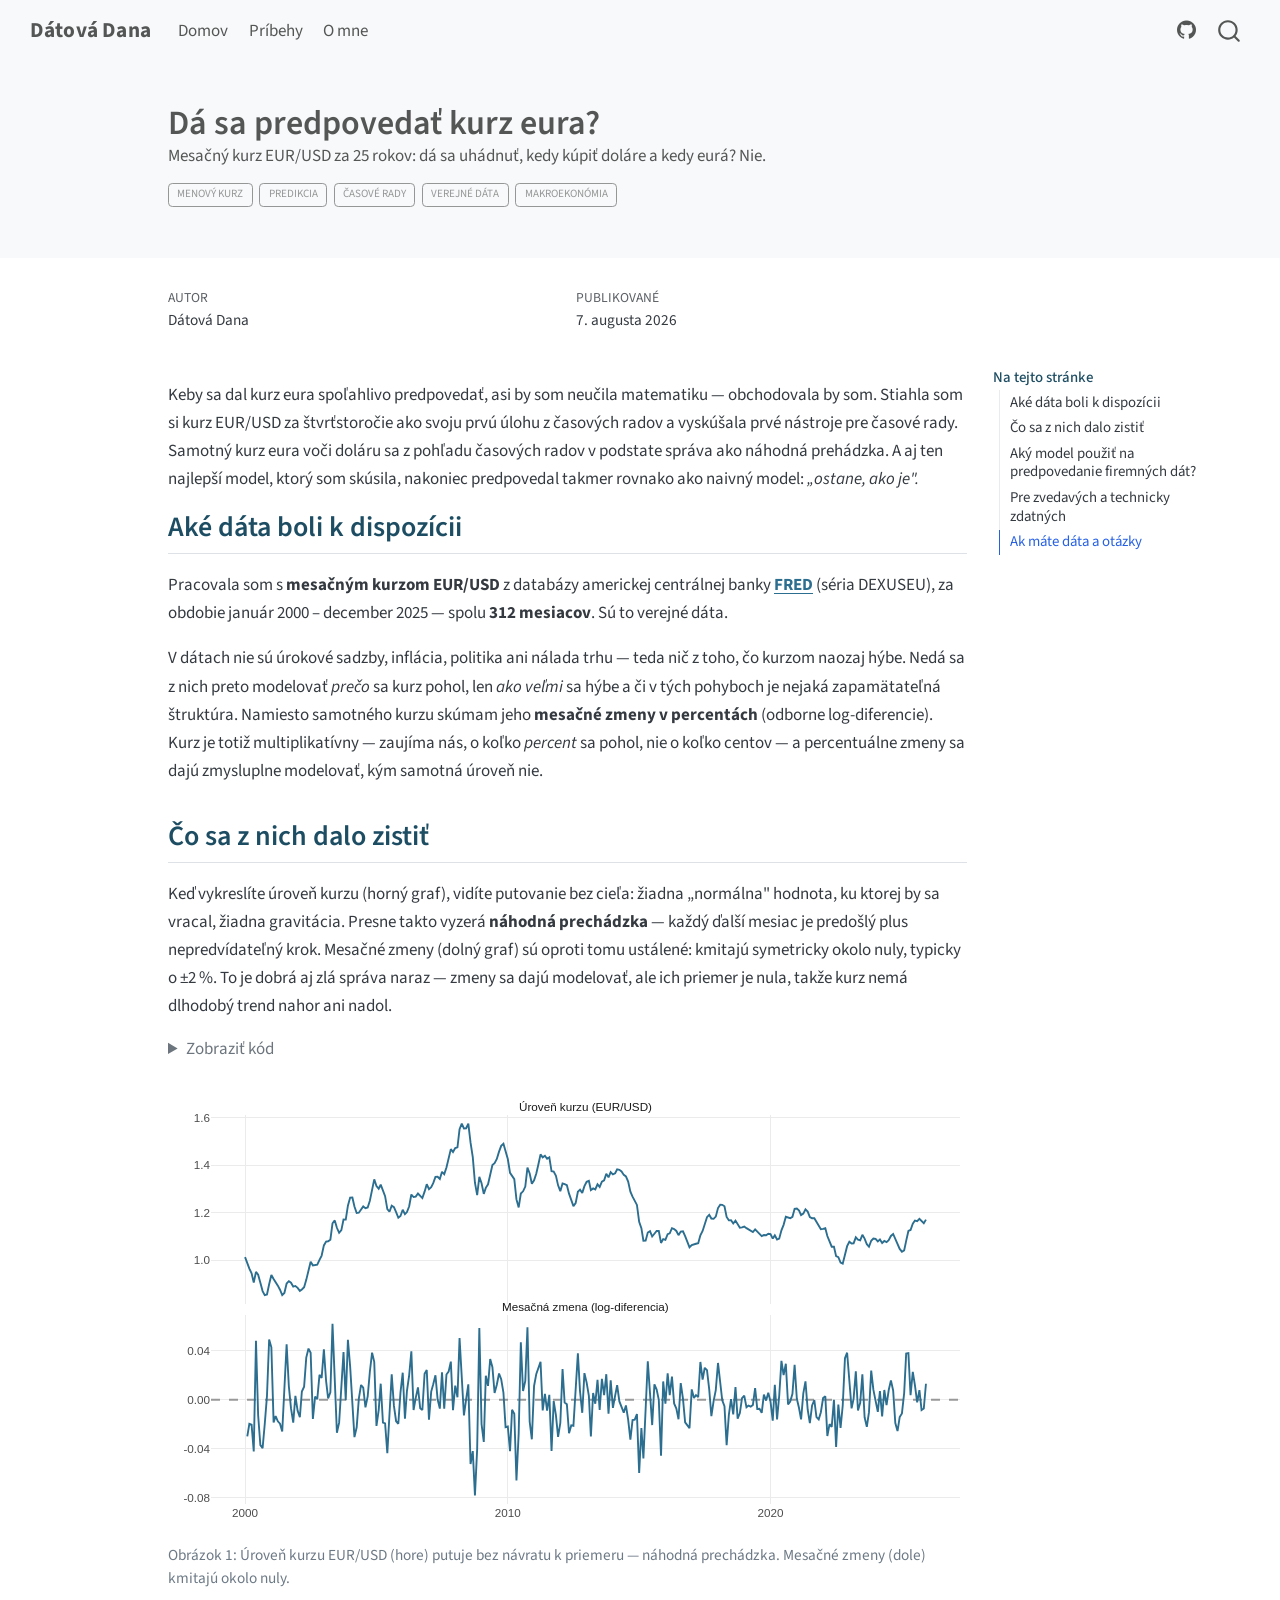
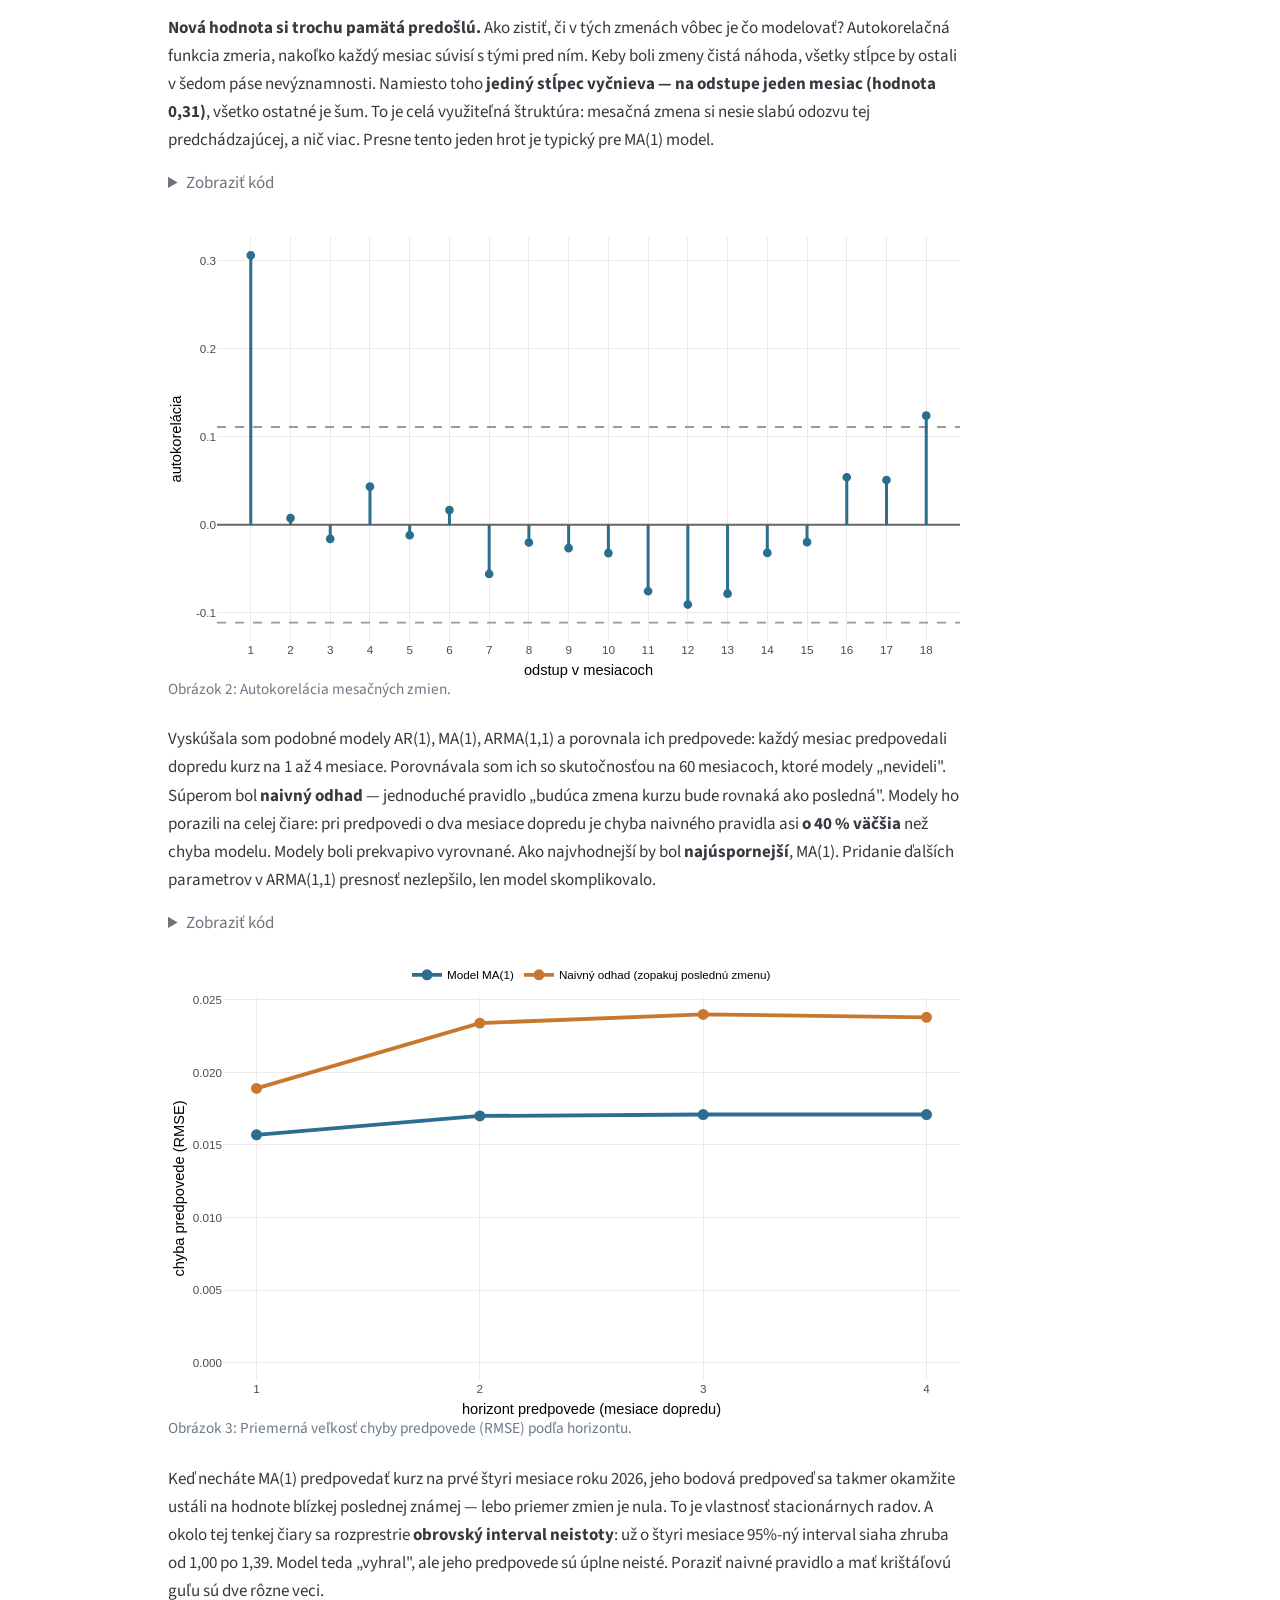
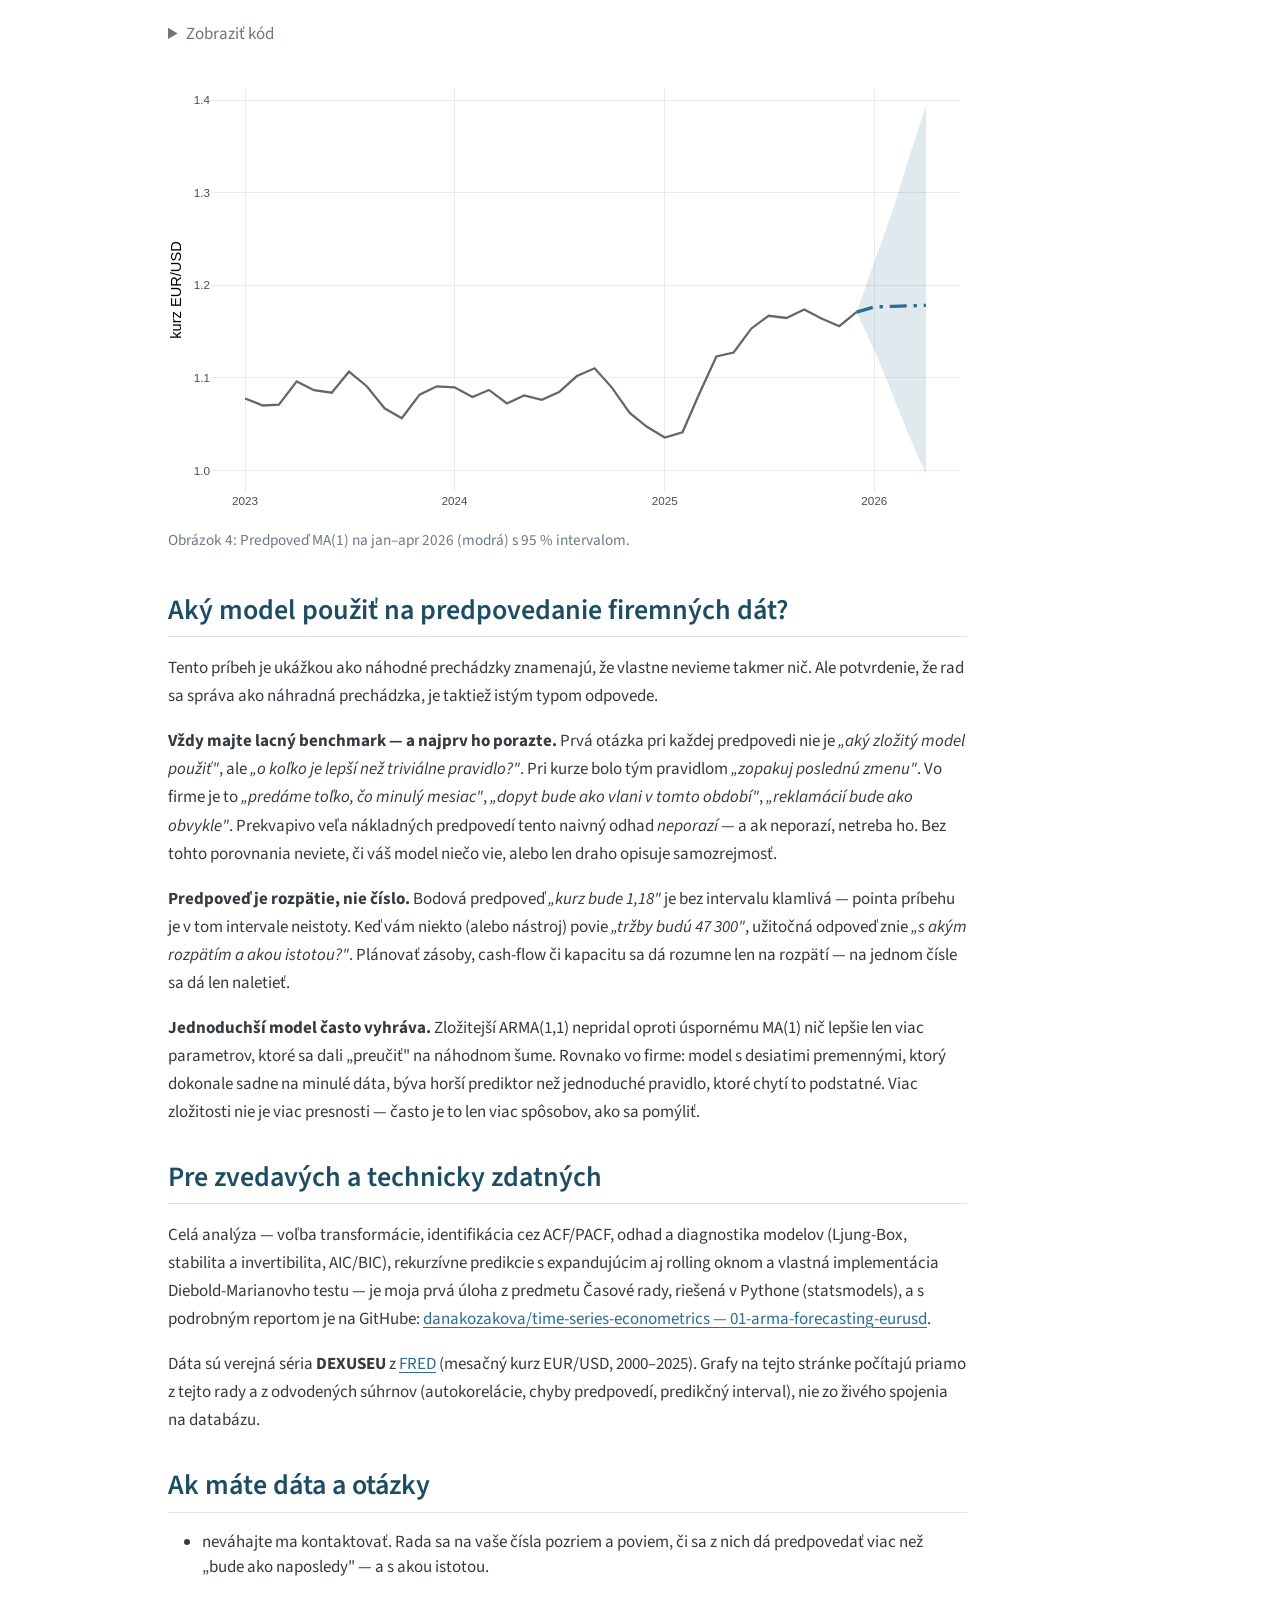
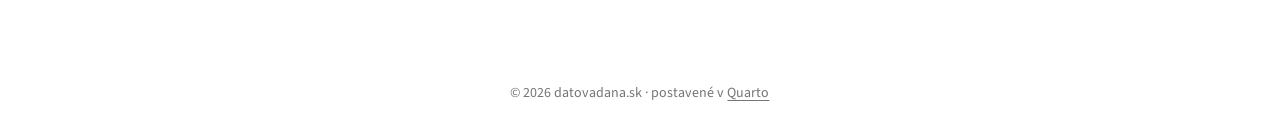
==== commit 998dc491: "update tags" ====
--- a/docs/posts/arma-eurusd/index.html
+++ b/docs/posts/arma-eurusd/index.html
@@ -179,10 +179,11 @@
         </div>
       </div>
                           <div class="quarto-categories">
-                <div class="quarto-category">financie</div>
                 <div class="quarto-category">menový kurz</div>
                 <div class="quarto-category">predikcia</div>
                 <div class="quarto-category">časové rady</div>
+                <div class="quarto-category">verejné dáta</div>
+                <div class="quarto-category">makroekonómia</div>
               </div>
                   </div>
   </div>
@@ -263,8 +264,8 @@
 <div id="fig-uroven-zmeny" class="cell-output-display quarto-float quarto-figure quarto-figure-center anchored">
 <figure class="quarto-float quarto-float-fig figure">
 <div aria-describedby="fig-uroven-zmeny-caption-0ceaefa1-69ba-4598-a22c-09a6ac19f8ca">
-<div class="plotly html-widget html-fill-item" id="htmlwidget-13dd056de1539c933bf2" style="width:100%;height:464px;"></div>
-<script type="application/json" data-for="htmlwidget-13dd056de1539c933bf2">{"x":{"data":[{"x":[10483.700000000001,20896.299999999999],"y":[0,0],"text":"y: 0","type":"scatter","mode":"lines","line":{"width":1.8897637795275593,"color":"rgba(153,153,153,1)","dash":"dash"},"hoveron":"points","showlegend":false,"xaxis":"x","yaxis":"y2","hoverinfo":"text","frame":null},{"x":[10957,10988,11017,11048,11078,11109,11139,11170,11201,11231,11262,11292,11323,11354,11382,11413,11443,11474,11504,11535,11566,11596,11627,11657,11688,11719,11747,11778,11808,11839,11869,11900,11931,11961,11992,12022,12053,12084,12112,12143,12173,12204,12234,12265,12296,12326,12357,12387,12418,12449,12478,12509,12539,12570,12600,12631,12662,12692,12723,12753,12784,12815,12843,12874,12904,12935,12965,12996,13027,13057,13088,13118,13149,13180,13208,13239,13269,13300,13330,13361,13392,13422,13453,13483,13514,13545,13573,13604,13634,13665,13695,13726,13757,13787,13818,13848,13879,13910,13939,13970,14000,14031,14061,14092,14123,14153,14184,14214,14245,14276,14304,14335,14365,14396,14426,14457,14488,14518,14549,14579,14610,14641,14669,14700,14730,14761,14791,14822,14853,14883,14914,14944,14975,15006,15034,15065,15095,15126,15156,15187,15218,15248,15279,15309,15340,15371,15400,15431,15461,15492,15522,15553,15584,15614,15645,15675,15706,15737,15765,15796,15826,15857,15887,15918,15949,15979,16010,16040,16071,16102,16130,16161,16191,16222,16252,16283,16314,16344,16375,16405,16436,16467,16495,16526,16556,16587,16617,16648,16679,16709,16740,16770,16801,16832,16861,16892,16922,16953,16983,17014,17045,17075,17106,17136,17167,17198,17226,17257,17287,17318,17348,17379,17410,17440,17471,17501,17532,17563,17591,17622,17652,17683,17713,17744,17775,17805,17836,17866,17897,17928,17956,17987,18017,18048,18078,18109,18140,18170,18201,18231,18262,18293,18322,18353,18383,18414,18444,18475,18506,18536,18567,18597,18628,18659,18687,18718,18748,18779,18809,18840,18871,18901,18932,18962,18993,19024,19052,19083,19113,19144,19174,19205,19236,19266,19297,19327,19358,19389,19417,19448,19478,19509,19539,19570,19601,19631,19662,19692,19723,19754,19783,19814,19844,19875,19905,19936,19967,19997,20028,20058,20089,20120,20148,20179,20209,20240,20270,20301,20332,20362,20393,20423],"y":[1.0130999999999999,0.98340000000000005,0.96430000000000005,0.94489999999999996,0.90590000000000004,0.95050000000000001,0.93859999999999999,0.90449999999999997,0.86950000000000005,0.85250000000000004,0.85519999999999996,0.89829999999999999,0.93759999999999999,0.92049999999999998,0.9083,0.89249999999999996,0.87529999999999997,0.85299999999999998,0.86150000000000004,0.90139999999999998,0.91139999999999999,0.90500000000000003,0.88829999999999998,0.89119999999999999,0.88319999999999999,0.87070000000000003,0.87660000000000005,0.88600000000000001,0.91700000000000004,0.95609999999999995,0.99350000000000005,0.97809999999999997,0.98060000000000003,0.98119999999999996,1.0013000000000001,1.0194000000000001,1.0622,1.0785,1.0797000000000001,1.0862000000000001,1.1556,1.1674,1.1365000000000001,1.1154999999999999,1.1267,1.1714,1.171,1.2298,1.2638,1.264,1.2261,1.1989000000000001,1.2,1.2145999999999999,1.2265999999999999,1.2191000000000001,1.2223999999999999,1.2506999999999999,1.2997000000000001,1.3406,1.3123,1.3012999999999999,1.3185,1.2943,1.2697000000000001,1.2155,1.2040999999999999,1.2295,1.2234,1.2021999999999999,1.1789000000000001,1.1860999999999999,1.2125999999999999,1.194,1.2028000000000001,1.2273000000000001,1.2766999999999999,1.2661,1.2681,1.2809999999999999,1.2722,1.2617,1.2887999999999999,1.3205,1.2992999999999999,1.3080000000000001,1.3246,1.3512999999999999,1.3517999999999999,1.3421000000000001,1.3726,1.3626,1.391,1.4233,1.4682999999999999,1.4559,1.4728000000000001,1.4759,1.552,1.5753999999999999,1.5553999999999999,1.5562,1.5759000000000001,1.4955000000000001,1.4341999999999999,1.3266,1.2744,1.3511,1.3244,1.2797000000000001,1.3049999999999999,1.3199000000000001,1.3646,1.4014,1.4092,1.4266000000000001,1.4575,1.4821,1.4907999999999999,1.4579,1.4266000000000001,1.3680000000000001,1.357,1.3416999999999999,1.2563,1.2222999999999999,1.2810999999999999,1.2903,1.3103,1.3900999999999999,1.3653999999999999,1.3221000000000001,1.3371,1.3655999999999999,1.4019999999999999,1.446,1.4335,1.4402999999999999,1.4275,1.4333,1.3747,1.3732,1.3557999999999999,1.3154999999999999,1.2909999999999999,1.3238000000000001,1.3208,1.3160000000000001,1.2806,1.2541,1.2278,1.2405999999999999,1.2885,1.2974000000000001,1.2837000000000001,1.3119000000000001,1.3304,1.3347,1.2952999999999999,1.3025,1.2983,1.3197000000000001,1.3088,1.3313999999999999,1.3364,1.3646,1.3491,1.3708,1.3617999999999999,1.3665,1.3828,1.381,1.3738999999999999,1.3594999999999999,1.3532999999999999,1.3314999999999999,1.2888999999999999,1.2677,1.2473000000000001,1.2329000000000001,1.1615,1.135,1.0819000000000001,1.0822000000000001,1.1167,1.1226,1.0996999999999999,1.1135999999999999,1.1229,1.1228,1.0727,1.0889,1.0854999999999999,1.1092,1.1133999999999999,1.1346000000000001,1.1312,1.1232,1.1054999999999999,1.1207,1.1217999999999999,1.1013999999999999,1.0791999999999999,1.0545,1.0634999999999999,1.0649999999999999,1.0690999999999999,1.0713999999999999,1.105,1.1233,1.153,1.1813,1.1913,1.1755,1.1742999999999999,1.1836,1.2197,1.234,1.2334000000000001,1.2270000000000001,1.1822999999999999,1.1678999999999999,1.1685000000000001,1.1547000000000001,1.1667000000000001,1.1488,1.1364000000000001,1.1379999999999999,1.1417999999999999,1.1349,1.1295999999999999,1.1234,1.1187,1.1294999999999999,1.1211,1.1129,1.1011,1.1057999999999999,1.1051,1.1113999999999999,1.1097999999999999,1.0911,1.1046,1.0871,1.0907,1.1258999999999999,1.1488,1.1831,1.1785000000000001,1.1768000000000001,1.1826000000000001,1.2168000000000001,1.2178,1.2094,1.1901999999999999,1.1964999999999999,1.2145999999999999,1.2048000000000001,1.1820999999999999,1.1767000000000001,1.1765000000000001,1.1599999999999999,1.1415999999999999,1.1301000000000001,1.1316999999999999,1.1349,1.1019000000000001,1.0803,1.0567,1.0567,1.0167999999999999,1.0128999999999999,0.9899,0.98529999999999995,1.0192000000000001,1.0590999999999999,1.0777000000000001,1.0702,1.0710999999999999,1.0962000000000001,1.0867,1.0840000000000001,1.1067,1.091,1.0671999999999999,1.0565,1.0819000000000001,1.0909,1.0899000000000001,1.0792999999999999,1.087,1.0724,1.081,1.0763,1.0847,1.1020000000000001,1.1104000000000001,1.0894999999999999,1.0621,1.0471999999999999,1.0356000000000001,1.0412999999999999,1.0812999999999999,1.1232,1.1274,1.1534,1.1671,1.1647000000000001,1.1738999999999999,1.1640999999999999,1.1557999999999999,1.171],"text":["Date: 2000-01-01<br />hodnota:  1.013100e+00","Date: 2000-02-01<br />hodnota:  9.834000e-01","Date: 2000-03-01<br />hodnota:  9.643000e-01","Date: 2000-04-01<br />hodnota:  9.449000e-01","Date: 2000-05-01<br />hodnota:  9.059000e-01","Date: 2000-06-01<br />hodnota:  9.505000e-01","Date: 2000-07-01<br />hodnota:  9.386000e-01","Date: 2000-08-01<br />hodnota:  9.045000e-01","Date: 2000-09-01<br />hodnota:  8.695000e-01","Date: 2000-10-01<br />hodnota:  8.525000e-01","Date: 2000-11-01<br />hodnota:  8.552000e-01","Date: 2000-12-01<br />hodnota:  8.983000e-01","Date: 2001-01-01<br />hodnota:  9.376000e-01","Date: 2001-02-01<br />hodnota:  9.205000e-01","Date: 2001-03-01<br />hodnota:  9.083000e-01","Date: 2001-04-01<br />hodnota:  8.925000e-01","Date: 2001-05-01<br />hodnota:  8.753000e-01","Date: 2001-06-01<br />hodnota:  8.530000e-01","Date: 2001-07-01<br />hodnota:  8.615000e-01","Date: 2001-08-01<br />hodnota:  9.014000e-01","Date: 2001-09-01<br />hodnota:  9.114000e-01","Date: 2001-10-01<br />hodnota:  9.050000e-01","Date: 2001-11-01<br />hodnota:  8.883000e-01","Date: 2001-12-01<br />hodnota:  8.912000e-01","Date: 2002-01-01<br />hodnota:  8.832000e-01","Date: 2002-02-01<br />hodnota:  8.707000e-01","Date: 2002-03-01<br />hodnota:  8.766000e-01","Date: 2002-04-01<br />hodnota:  8.860000e-01","Date: 2002-05-01<br />hodnota:  9.170000e-01","Date: 2002-06-01<br />hodnota:  9.561000e-01","Date: 2002-07-01<br />hodnota:  9.935000e-01","Date: 2002-08-01<br />hodnota:  9.781000e-01","Date: 2002-09-01<br />hodnota:  9.806000e-01","Date: 2002-10-01<br />hodnota:  9.812000e-01","Date: 2002-11-01<br />hodnota:  1.001300e+00","Date: 2002-12-01<br />hodnota:  1.019400e+00","Date: 2003-01-01<br />hodnota:  1.062200e+00","Date: 2003-02-01<br />hodnota:  1.078500e+00","Date: 2003-03-01<br />hodnota:  1.079700e+00","Date: 2003-04-01<br />hodnota:  1.086200e+00","Date: 2003-05-01<br />hodnota:  1.155600e+00","Date: 2003-06-01<br />hodnota:  1.167400e+00","Date: 2003-07-01<br />hodnota:  1.136500e+00","Date: 2003-08-01<br />hodnota:  1.115500e+00","Date: 2003-09-01<br />hodnota:  1.126700e+00","Date: 2003-10-01<br />hodnota:  1.171400e+00","Date: 2003-11-01<br />hodnota:  1.171000e+00","Date: 2003-12-01<br />hodnota:  1.229800e+00","Date: 2004-01-01<br />hodnota:  1.263800e+00","Date: 2004-02-01<br />hodnota:  1.264000e+00","Date: 2004-03-01<br />hodnota:  1.226100e+00","Date: 2004-04-01<br />hodnota:  1.198900e+00","Date: 2004-05-01<br />hodnota:  1.200000e+00","Date: 2004-06-01<br />hodnota:  1.214600e+00","Date: 2004-07-01<br />hodnota:  1.226600e+00","Date: 2004-08-01<br />hodnota:  1.219100e+00","Date: 2004-09-01<br />hodnota:  1.222400e+00","Date: 2004-10-01<br />hodnota:  1.250700e+00","Date: 2004-11-01<br />hodnota:  1.299700e+00","Date: 2004-12-01<br />hodnota:  1.340600e+00","Date: 2005-01-01<br />hodnota:  1.312300e+00","Date: 2005-02-01<br />hodnota:  1.301300e+00","Date: 2005-03-01<br />hodnota:  1.318500e+00","Date: 2005-04-01<br />hodnota:  1.294300e+00","Date: 2005-05-01<br />hodnota:  1.269700e+00","Date: 2005-06-01<br />hodnota:  1.215500e+00","Date: 2005-07-01<br />hodnota:  1.204100e+00","Date: 2005-08-01<br />hodnota:  1.229500e+00","Date: 2005-09-01<br />hodnota:  1.223400e+00","Date: 2005-10-01<br />hodnota:  1.202200e+00","Date: 2005-11-01<br />hodnota:  1.178900e+00","Date: 2005-12-01<br />hodnota:  1.186100e+00","Date: 2006-01-01<br />hodnota:  1.212600e+00","Date: 2006-02-01<br />hodnota:  1.194000e+00","Date: 2006-03-01<br />hodnota:  1.202800e+00","Date: 2006-04-01<br />hodnota:  1.227300e+00","Date: 2006-05-01<br />hodnota:  1.276700e+00","Date: 2006-06-01<br />hodnota:  1.266100e+00","Date: 2006-07-01<br />hodnota:  1.268100e+00","Date: 2006-08-01<br />hodnota:  1.281000e+00","Date: 2006-09-01<br />hodnota:  1.272200e+00","Date: 2006-10-01<br />hodnota:  1.261700e+00","Date: 2006-11-01<br />hodnota:  1.288800e+00","Date: 2006-12-01<br />hodnota:  1.320500e+00","Date: 2007-01-01<br />hodnota:  1.299300e+00","Date: 2007-02-01<br />hodnota:  1.308000e+00","Date: 2007-03-01<br />hodnota:  1.324600e+00","Date: 2007-04-01<br />hodnota:  1.351300e+00","Date: 2007-05-01<br />hodnota:  1.351800e+00","Date: 2007-06-01<br />hodnota:  1.342100e+00","Date: 2007-07-01<br />hodnota:  1.372600e+00","Date: 2007-08-01<br />hodnota:  1.362600e+00","Date: 2007-09-01<br />hodnota:  1.391000e+00","Date: 2007-10-01<br />hodnota:  1.423300e+00","Date: 2007-11-01<br />hodnota:  1.468300e+00","Date: 2007-12-01<br />hodnota:  1.455900e+00","Date: 2008-01-01<br />hodnota:  1.472800e+00","Date: 2008-02-01<br />hodnota:  1.475900e+00","Date: 2008-03-01<br />hodnota:  1.552000e+00","Date: 2008-04-01<br />hodnota:  1.575400e+00","Date: 2008-05-01<br />hodnota:  1.555400e+00","Date: 2008-06-01<br />hodnota:  1.556200e+00","Date: 2008-07-01<br />hodnota:  1.575900e+00","Date: 2008-08-01<br />hodnota:  1.495500e+00","Date: 2008-09-01<br />hodnota:  1.434200e+00","Date: 2008-10-01<br />hodnota:  1.326600e+00","Date: 2008-11-01<br />hodnota:  1.274400e+00","Date: 2008-12-01<br />hodnota:  1.351100e+00","Date: 2009-01-01<br />hodnota:  1.324400e+00","Date: 2009-02-01<br />hodnota:  1.279700e+00","Date: 2009-03-01<br />hodnota:  1.305000e+00","Date: 2009-04-01<br />hodnota:  1.319900e+00","Date: 2009-05-01<br />hodnota:  1.364600e+00","Date: 2009-06-01<br />hodnota:  1.401400e+00","Date: 2009-07-01<br />hodnota:  1.409200e+00","Date: 2009-08-01<br />hodnota:  1.426600e+00","Date: 2009-09-01<br />hodnota:  1.457500e+00","Date: 2009-10-01<br />hodnota:  1.482100e+00","Date: 2009-11-01<br />hodnota:  1.490800e+00","Date: 2009-12-01<br />hodnota:  1.457900e+00","Date: 2010-01-01<br />hodnota:  1.426600e+00","Date: 2010-02-01<br />hodnota:  1.368000e+00","Date: 2010-03-01<br />hodnota:  1.357000e+00","Date: 2010-04-01<br />hodnota:  1.341700e+00","Date: 2010-05-01<br />hodnota:  1.256300e+00","Date: 2010-06-01<br />hodnota:  1.222300e+00","Date: 2010-07-01<br />hodnota:  1.281100e+00","Date: 2010-08-01<br />hodnota:  1.290300e+00","Date: 2010-09-01<br />hodnota:  1.310300e+00","Date: 2010-10-01<br />hodnota:  1.390100e+00","Date: 2010-11-01<br />hodnota:  1.365400e+00","Date: 2010-12-01<br />hodnota:  1.322100e+00","Date: 2011-01-01<br />hodnota:  1.337100e+00","Date: 2011-02-01<br />hodnota:  1.365600e+00","Date: 2011-03-01<br />hodnota:  1.402000e+00","Date: 2011-04-01<br />hodnota:  1.446000e+00","Date: 2011-05-01<br />hodnota:  1.433500e+00","Date: 2011-06-01<br />hodnota:  1.440300e+00","Date: 2011-07-01<br />hodnota:  1.427500e+00","Date: 2011-08-01<br />hodnota:  1.433300e+00","Date: 2011-09-01<br />hodnota:  1.374700e+00","Date: 2011-10-01<br />hodnota:  1.373200e+00","Date: 2011-11-01<br />hodnota:  1.355800e+00","Date: 2011-12-01<br />hodnota:  1.315500e+00","Date: 2012-01-01<br />hodnota:  1.291000e+00","Date: 2012-02-01<br />hodnota:  1.323800e+00","Date: 2012-03-01<br />hodnota:  1.320800e+00","Date: 2012-04-01<br />hodnota:  1.316000e+00","Date: 2012-05-01<br />hodnota:  1.280600e+00","Date: 2012-06-01<br />hodnota:  1.254100e+00","Date: 2012-07-01<br />hodnota:  1.227800e+00","Date: 2012-08-01<br />hodnota:  1.240600e+00","Date: 2012-09-01<br />hodnota:  1.288500e+00","Date: 2012-10-01<br />hodnota:  1.297400e+00","Date: 2012-11-01<br />hodnota:  1.283700e+00","Date: 2012-12-01<br />hodnota:  1.311900e+00","Date: 2013-01-01<br />hodnota:  1.330400e+00","Date: 2013-02-01<br />hodnota:  1.334700e+00","Date: 2013-03-01<br />hodnota:  1.295300e+00","Date: 2013-04-01<br />hodnota:  1.302500e+00","Date: 2013-05-01<br />hodnota:  1.298300e+00","Date: 2013-06-01<br />hodnota:  1.319700e+00","Date: 2013-07-01<br />hodnota:  1.308800e+00","Date: 2013-08-01<br />hodnota:  1.331400e+00","Date: 2013-09-01<br />hodnota:  1.336400e+00","Date: 2013-10-01<br />hodnota:  1.364600e+00","Date: 2013-11-01<br />hodnota:  1.349100e+00","Date: 2013-12-01<br />hodnota:  1.370800e+00","Date: 2014-01-01<br />hodnota:  1.361800e+00","Date: 2014-02-01<br />hodnota:  1.366500e+00","Date: 2014-03-01<br />hodnota:  1.382800e+00","Date: 2014-04-01<br />hodnota:  1.381000e+00","Date: 2014-05-01<br />hodnota:  1.373900e+00","Date: 2014-06-01<br />hodnota:  1.359500e+00","Date: 2014-07-01<br />hodnota:  1.353300e+00","Date: 2014-08-01<br />hodnota:  1.331500e+00","Date: 2014-09-01<br />hodnota:  1.288900e+00","Date: 2014-10-01<br />hodnota:  1.267700e+00","Date: 2014-11-01<br />hodnota:  1.247300e+00","Date: 2014-12-01<br />hodnota:  1.232900e+00","Date: 2015-01-01<br />hodnota:  1.161500e+00","Date: 2015-02-01<br />hodnota:  1.135000e+00","Date: 2015-03-01<br />hodnota:  1.081900e+00","Date: 2015-04-01<br />hodnota:  1.082200e+00","Date: 2015-05-01<br />hodnota:  1.116700e+00","Date: 2015-06-01<br />hodnota:  1.122600e+00","Date: 2015-07-01<br />hodnota:  1.099700e+00","Date: 2015-08-01<br />hodnota:  1.113600e+00","Date: 2015-09-01<br />hodnota:  1.122900e+00","Date: 2015-10-01<br />hodnota:  1.122800e+00","Date: 2015-11-01<br />hodnota:  1.072700e+00","Date: 2015-12-01<br />hodnota:  1.088900e+00","Date: 2016-01-01<br />hodnota:  1.085500e+00","Date: 2016-02-01<br />hodnota:  1.109200e+00","Date: 2016-03-01<br />hodnota:  1.113400e+00","Date: 2016-04-01<br />hodnota:  1.134600e+00","Date: 2016-05-01<br />hodnota:  1.131200e+00","Date: 2016-06-01<br />hodnota:  1.123200e+00","Date: 2016-07-01<br />hodnota:  1.105500e+00","Date: 2016-08-01<br />hodnota:  1.120700e+00","Date: 2016-09-01<br />hodnota:  1.121800e+00","Date: 2016-10-01<br />hodnota:  1.101400e+00","Date: 2016-11-01<br />hodnota:  1.079200e+00","Date: 2016-12-01<br />hodnota:  1.054500e+00","Date: 2017-01-01<br />hodnota:  1.063500e+00","Date: 2017-02-01<br />hodnota:  1.065000e+00","Date: 2017-03-01<br />hodnota:  1.069100e+00","Date: 2017-04-01<br />hodnota:  1.071400e+00","Date: 2017-05-01<br />hodnota:  1.105000e+00","Date: 2017-06-01<br />hodnota:  1.123300e+00","Date: 2017-07-01<br />hodnota:  1.153000e+00","Date: 2017-08-01<br />hodnota:  1.181300e+00","Date: 2017-09-01<br />hodnota:  1.191300e+00","Date: 2017-10-01<br />hodnota:  1.175500e+00","Date: 2017-11-01<br />hodnota:  1.174300e+00","Date: 2017-12-01<br />hodnota:  1.183600e+00","Date: 2018-01-01<br />hodnota:  1.219700e+00","Date: 2018-02-01<br />hodnota:  1.234000e+00","Date: 2018-03-01<br />hodnota:  1.233400e+00","Date: 2018-04-01<br />hodnota:  1.227000e+00","Date: 2018-05-01<br />hodnota:  1.182300e+00","Date: 2018-06-01<br />hodnota:  1.167900e+00","Date: 2018-07-01<br />hodnota:  1.168500e+00","Date: 2018-08-01<br />hodnota:  1.154700e+00","Date: 2018-09-01<br />hodnota:  1.166700e+00","Date: 2018-10-01<br />hodnota:  1.148800e+00","Date: 2018-11-01<br />hodnota:  1.136400e+00","Date: 2018-12-01<br />hodnota:  1.138000e+00","Date: 2019-01-01<br />hodnota:  1.141800e+00","Date: 2019-02-01<br />hodnota:  1.134900e+00","Date: 2019-03-01<br />hodnota:  1.129600e+00","Date: 2019-04-01<br />hodnota:  1.123400e+00","Date: 2019-05-01<br />hodnota:  1.118700e+00","Date: 2019-06-01<br />hodnota:  1.129500e+00","Date: 2019-07-01<br />hodnota:  1.121100e+00","Date: 2019-08-01<br />hodnota:  1.112900e+00","Date: 2019-09-01<br />hodnota:  1.101100e+00","Date: 2019-10-01<br />hodnota:  1.105800e+00","Date: 2019-11-01<br />hodnota:  1.105100e+00","Date: 2019-12-01<br />hodnota:  1.111400e+00","Date: 2020-01-01<br />hodnota:  1.109800e+00","Date: 2020-02-01<br />hodnota:  1.091100e+00","Date: 2020-03-01<br />hodnota:  1.104600e+00","Date: 2020-04-01<br />hodnota:  1.087100e+00","Date: 2020-05-01<br />hodnota:  1.090700e+00","Date: 2020-06-01<br />hodnota:  1.125900e+00","Date: 2020-07-01<br />hodnota:  1.148800e+00","Date: 2020-08-01<br />hodnota:  1.183100e+00","Date: 2020-09-01<br />hodnota:  1.178500e+00","Date: 2020-10-01<br />hodnota:  1.176800e+00","Date: 2020-11-01<br />hodnota:  1.182600e+00","Date: 2020-12-01<br />hodnota:  1.216800e+00","Date: 2021-01-01<br />hodnota:  1.217800e+00","Date: 2021-02-01<br />hodnota:  1.209400e+00","Date: 2021-03-01<br />hodnota:  1.190200e+00","Date: 2021-04-01<br />hodnota:  1.196500e+00","Date: 2021-05-01<br />hodnota:  1.214600e+00","Date: 2021-06-01<br />hodnota:  1.204800e+00","Date: 2021-07-01<br />hodnota:  1.182100e+00","Date: 2021-08-01<br />hodnota:  1.176700e+00","Date: 2021-09-01<br />hodnota:  1.176500e+00","Date: 2021-10-01<br />hodnota:  1.160000e+00","Date: 2021-11-01<br />hodnota:  1.141600e+00","Date: 2021-12-01<br />hodnota:  1.130100e+00","Date: 2022-01-01<br />hodnota:  1.131700e+00","Date: 2022-02-01<br />hodnota:  1.134900e+00","Date: 2022-03-01<br />hodnota:  1.101900e+00","Date: 2022-04-01<br />hodnota:  1.080300e+00","Date: 2022-05-01<br />hodnota:  1.056700e+00","Date: 2022-06-01<br />hodnota:  1.056700e+00","Date: 2022-07-01<br />hodnota:  1.016800e+00","Date: 2022-08-01<br />hodnota:  1.012900e+00","Date: 2022-09-01<br />hodnota:  9.899000e-01","Date: 2022-10-01<br />hodnota:  9.853000e-01","Date: 2022-11-01<br />hodnota:  1.019200e+00","Date: 2022-12-01<br />hodnota:  1.059100e+00","Date: 2023-01-01<br />hodnota:  1.077700e+00","Date: 2023-02-01<br />hodnota:  1.070200e+00","Date: 2023-03-01<br />hodnota:  1.071100e+00","Date: 2023-04-01<br />hodnota:  1.096200e+00","Date: 2023-05-01<br />hodnota:  1.086700e+00","Date: 2023-06-01<br />hodnota:  1.084000e+00","Date: 2023-07-01<br />hodnota:  1.106700e+00","Date: 2023-08-01<br />hodnota:  1.091000e+00","Date: 2023-09-01<br />hodnota:  1.067200e+00","Date: 2023-10-01<br />hodnota:  1.056500e+00","Date: 2023-11-01<br />hodnota:  1.081900e+00","Date: 2023-12-01<br />hodnota:  1.090900e+00","Date: 2024-01-01<br />hodnota:  1.089900e+00","Date: 2024-02-01<br />hodnota:  1.079300e+00","Date: 2024-03-01<br />hodnota:  1.087000e+00","Date: 2024-04-01<br />hodnota:  1.072400e+00","Date: 2024-05-01<br />hodnota:  1.081000e+00","Date: 2024-06-01<br />hodnota:  1.076300e+00","Date: 2024-07-01<br />hodnota:  1.084700e+00","Date: 2024-08-01<br />hodnota:  1.102000e+00","Date: 2024-09-01<br />hodnota:  1.110400e+00","Date: 2024-10-01<br />hodnota:  1.089500e+00","Date: 2024-11-01<br />hodnota:  1.062100e+00","Date: 2024-12-01<br />hodnota:  1.047200e+00","Date: 2025-01-01<br />hodnota:  1.035600e+00","Date: 2025-02-01<br />hodnota:  1.041300e+00","Date: 2025-03-01<br />hodnota:  1.081300e+00","Date: 2025-04-01<br />hodnota:  1.123200e+00","Date: 2025-05-01<br />hodnota:  1.127400e+00","Date: 2025-06-01<br />hodnota:  1.153400e+00","Date: 2025-07-01<br />hodnota:  1.167100e+00","Date: 2025-08-01<br />hodnota:  1.164700e+00","Date: 2025-09-01<br />hodnota:  1.173900e+00","Date: 2025-10-01<br />hodnota:  1.164100e+00","Date: 2025-11-01<br />hodnota:  1.155800e+00","Date: 2025-12-01<br />hodnota:  1.171000e+00"],"type":"scatter","mode":"lines","line":{"width":1.8897637795275593,"color":"rgba(44,110,143,1)","dash":"solid"},"hoveron":"points","showlegend":false,"xaxis":"x","yaxis":"y","hoverinfo":"text","frame":null},{"x":[10988,11017,11048,11078,11109,11139,11170,11201,11231,11262,11292,11323,11354,11382,11413,11443,11474,11504,11535,11566,11596,11627,11657,11688,11719,11747,11778,11808,11839,11869,11900,11931,11961,11992,12022,12053,12084,12112,12143,12173,12204,12234,12265,12296,12326,12357,12387,12418,12449,12478,12509,12539,12570,12600,12631,12662,12692,12723,12753,12784,12815,12843,12874,12904,12935,12965,12996,13027,13057,13088,13118,13149,13180,13208,13239,13269,13300,13330,13361,13392,13422,13453,13483,13514,13545,13573,13604,13634,13665,13695,13726,13757,13787,13818,13848,13879,13910,13939,13970,14000,14031,14061,14092,14123,14153,14184,14214,14245,14276,14304,14335,14365,14396,14426,14457,14488,14518,14549,14579,14610,14641,14669,14700,14730,14761,14791,14822,14853,14883,14914,14944,14975,15006,15034,15065,15095,15126,15156,15187,15218,15248,15279,15309,15340,15371,15400,15431,15461,15492,15522,15553,15584,15614,15645,15675,15706,15737,15765,15796,15826,15857,15887,15918,15949,15979,16010,16040,16071,16102,16130,16161,16191,16222,16252,16283,16314,16344,16375,16405,16436,16467,16495,16526,16556,16587,16617,16648,16679,16709,16740,16770,16801,16832,16861,16892,16922,16953,16983,17014,17045,17075,17106,17136,17167,17198,17226,17257,17287,17318,17348,17379,17410,17440,17471,17501,17532,17563,17591,17622,17652,17683,17713,17744,17775,17805,17836,17866,17897,17928,17956,17987,18017,18048,18078,18109,18140,18170,18201,18231,18262,18293,18322,18353,18383,18414,18444,18475,18506,18536,18567,18597,18628,18659,18687,18718,18748,18779,18809,18840,18871,18901,18932,18962,18993,19024,19052,19083,19113,19144,19174,19205,19236,19266,19297,19327,19358,19389,19417,19448,19478,19509,19539,19570,19601,19631,19662,19692,19723,19754,19783,19814,19844,19875,19905,19936,19967,19997,20028,20058,20089,20120,20148,20179,20209,20240,20270,20301,20332,20362,20393,20423],"y":[-0.029754261081792539,-0.019613505461500268,-0.020323347727758581,-0.042150177113338037,0.048059237253241717,-0.01259875856816659,-0.037007098524967488,-0.039463971041012,-0.019745124636665889,0.0031621505531635101,0.049168728524325522,0.042819330587587218,-0.018406418149615619,-0.01334228016496466,-0.01754820685437377,-0.019459828915401808,-0.025807137246713178,0.0099155084763052608,0.045274054288563507,0.011032768573234269,-0.0070469351298559999,-0.018625419924270879,0.0032593453973643002,-0.0090171936501887099,-0.01425418968826089,0.0067533021501388901,0.010666162620372101,0.034390521651383919,0.041755037834935477,0.038371551900471222,-0.015622147695424389,0.0025527149206857002,0.00061168316720129005,0.020278122329422981,0.017915063192184239,0.041128010082357391,0.01522895784091227,0.00111203792388371,0.0060021418476501401,0.061934322991335188,0.01015936417761051,-0.026825689477092709,-0.018650629420010799,0.0099902712975331095,0.038906608485561642,-0.00034153005796452,0.048993469921651961,0.02727150081998558,0.00015824036744782,-0.030442895468461462,-0.022433930524733268,0.00091708706248364003,0.01209324768738323,0.0098313097284083995,-0.0061332326207826603,0.0027032578411553799,0.02288725514260484,0.038430074032681977,0.030983806336314531,-0.02133595202161636,-0.0084175581195294301,0.013130962010629851,-0.01852471834494895,-0.019189356372646679,-0.043625137319567679,-0.0094231148580047799,0.020875182758073981,-0.00497371484778275,-0.01748065620340291,-0.019571411306979779,0.0060888137371482003,0.02209620060240022,-0.0154577996850829,0.0073431571618267303,0.020164462489088542,0.03946198922284247,-0.0083373143000975893,0.0015784077146464199,0.01012130565588026,-0.0068933376520303102,-0.0082876673110082698,0.02125153492906897,0.024298899874422349,-0.016184794848496331,0.0066735951284534398,0.01261127403373502,0.019956564993161278,0.00036994562221331001,-0.0072014862624933899,0.022471200070774019,-0.0073121121349664598,0.02062827358387509,0.022955206153136731,0.031127149892312189,-0.0084810028896116704,0.011541084839587989,0.00210262226886204,0.050276448555433888,0.014964786526059809,-0.01277646100838103,0.00051420492198689003,0.01257958544519582,-0.052365938558022851,-0.041853396621528309,-0.07798792435701879,-0.040143798495616889,0.058443595870074638,-0.019959548792822131,-0.034333851229540968,0.019577365313243441,0.011352935378115211,0.033305369246414362,0.026610391555110191,0.0055504305306490701,0.01227182337685522,0.021428648380709681,0.01673736173822182,0.0058528876422339598,-0.022315844494327049,-0.021703053266838409,-0.041944171661441931,-0.0080734383476267404,-0.01133891423844318,-0.065766573586053784,-0.02743656322715509,0.04698475407917091,0.0071556655954123898,0.01538136915273924,0.059119568372507258,-0.017928260998866959,-0.032226044468128823,0.01128170810456874,0.02109080285961101,0.026305896114304499,0.030901335124174641,-0.0086821173952854602,0.0047324188815797696,-0.0089267626748389898,0.0040548153990046997,-0.04174395245179563,-0.0010917428938373901,-0.012752096586671809,-0.03017486451651779,-0.01879970963370492,0.025089276838180071,-0.0022687750789042701,-0.0036407807206557102,-0.027268114800560739,-0.020910534254697709,-0.021194233836608092,0.01037118354562111,0.037883617553402638,0.0068835106865353596,-0.0106157286880742,0.021729934996103761,0.014003180791733291,0.0032268986013878598,-0.029964218943895608,0.0055431660913117797,-0.0032297782613141999,0.016348721656576078,-0.0082937511743012508,0.01712033331812057,0.00374841131599834,0.02088191389872179,-0.01142364193655193,0.015956807555682399,-0.0065871569515875599,0.00344537231925651,0.011857702679346769,-0.00130255463817735,-0.00515446347938969,-0.010536425857377071,-0.0045709309900654402,-0.016239927828473048,-0.032516984843253049,-0.016584906466052759,-0.016223019813017572,-0.01161209725715634,-0.059656844664043328,-0.023079622294960741,-0.047913896221975248,0.00027725151510712,0.031381901243111507,0.00526951605635252,-0.020610008191210279,0.012560595263266441,0.0083166139983378504,-8.9059090765536419e-05,-0.0456467308843439,0.014989177748631699,-0.0031273020336688002,0.021598324423276478,0.0037793620077843999,0.01886176914305952,-0.0030011497501585601,-0.00709726187076163,-0.015884032974045739,0.013655768760481409,0.00098104801625412,-0.018352440245855389,-0.02036207193483499,-0.023153304974716779,0.0084986347214624901,0.0014094435032336501,0.0038423738759286999,0.0021490314274057302,0.030879130504993298,0.016425446695670361,0.026096459621535499,0.024248285685415202,0.0084296208508412504,-0.013351558825191311,-0.0010213636090888,0.0078884161550191994,0.03004428532313802,0.0116559986161405,-0.00048634190794061001,-0.0052024178464809799,-0.037110471841843899,-0.012254429584547919,0.00051361069439303999,-0.011880305021102541,0.010338680872001181,-0.01546133153585158,-0.010852548313926839,0.0014069647062432101,0.0033336288438826,-0.0060614232230654904,-0.0046809535681156898,-0.0055037866406452696,-0.0041925042454474598,0.0096077600551730796,-0.0074647107485100103,-0.00734112518016845,-0.010659540859834031,0.0042593747842870899,-0.00063322630909598001,0.00568465325108431,-0.0014406629540200499,-0.016993457230747772,0.01229691680603418,-0.015969678257132549,0.0033060917247425799,0.031763023874387522,0.02013520348487503,0.029420192965657371,-0.0038956688834312601,-0.0014435530889580701,0.00491651409950177,0.02850905755835359,0.00082149022939050997,-0.0069215833353611297,-0.016003008628360928,0.0052792681376762898,0.01501417611504696,-0.0081012264178456604,-0.019021060289298009,-0.0045786072864479003,-0.00016998130246602999,-0.01412392406700699,-0.015989217937783649,-0.01012466279652143,0.00141480260579066,0.0028236143351974201,-0.029508578813361851,-0.01979718217079212,-0.022087935875954201,0,-0.038490403571740849,-0.0038429371824928202,-0.022968854766989691,-0.0046577645973328698,0.033827121489470167,0.038401485031724469,0.01740964975316265,-0.00698359372558184,0.00084061089337961995,0.02316349584143218,-0.0087040725432101698,-0.0024876780692143202,0.020724711271148048,-0.01428790743766886,-0.022056310671711581,-0.01007683810524781,0.02375719663741642,0.0082842889101832403,-0.00091709470844501004,-0.0097732660639654693,0.0071089252899088403,-0.01352248075940516,0.0079874112774040006,-0.00435730536895566,0.0077742177759192498,0.01582325966668803,0.0075936000396802303,-0.01900143536786562,-0.025470795057180501,-0.014128144731803891,-0.01113896671830744,0.0054889636584675196,0.037694088415641168,0.038017733320055307,0.0037323423759279399,0.022800005533837639,0.011807937236995769,-0.0020584963097017798,0.0078679957758701902,-0.0083832826302811993,-0.0071555113705176702,0.013065339714039829],"text":["Date: 2000-02-01<br />hodnota: -2.975426e-02","Date: 2000-03-01<br />hodnota: -1.961351e-02","Date: 2000-04-01<br />hodnota: -2.032335e-02","Date: 2000-05-01<br />hodnota: -4.215018e-02","Date: 2000-06-01<br />hodnota:  4.805924e-02","Date: 2000-07-01<br />hodnota: -1.259876e-02","Date: 2000-08-01<br />hodnota: -3.700710e-02","Date: 2000-09-01<br />hodnota: -3.946397e-02","Date: 2000-10-01<br />hodnota: -1.974512e-02","Date: 2000-11-01<br />hodnota:  3.162151e-03","Date: 2000-12-01<br />hodnota:  4.916873e-02","Date: 2001-01-01<br />hodnota:  4.281933e-02","Date: 2001-02-01<br />hodnota: -1.840642e-02","Date: 2001-03-01<br />hodnota: -1.334228e-02","Date: 2001-04-01<br />hodnota: -1.754821e-02","Date: 2001-05-01<br />hodnota: -1.945983e-02","Date: 2001-06-01<br />hodnota: -2.580714e-02","Date: 2001-07-01<br />hodnota:  9.915508e-03","Date: 2001-08-01<br />hodnota:  4.527405e-02","Date: 2001-09-01<br />hodnota:  1.103277e-02","Date: 2001-10-01<br />hodnota: -7.046935e-03","Date: 2001-11-01<br />hodnota: -1.862542e-02","Date: 2001-12-01<br />hodnota:  3.259345e-03","Date: 2002-01-01<br />hodnota: -9.017194e-03","Date: 2002-02-01<br />hodnota: -1.425419e-02","Date: 2002-03-01<br />hodnota:  6.753302e-03","Date: 2002-04-01<br />hodnota:  1.066616e-02","Date: 2002-05-01<br />hodnota:  3.439052e-02","Date: 2002-06-01<br />hodnota:  4.175504e-02","Date: 2002-07-01<br />hodnota:  3.837155e-02","Date: 2002-08-01<br />hodnota: -1.562215e-02","Date: 2002-09-01<br />hodnota:  2.552715e-03","Date: 2002-10-01<br />hodnota:  6.116832e-04","Date: 2002-11-01<br />hodnota:  2.027812e-02","Date: 2002-12-01<br />hodnota:  1.791506e-02","Date: 2003-01-01<br />hodnota:  4.112801e-02","Date: 2003-02-01<br />hodnota:  1.522896e-02","Date: 2003-03-01<br />hodnota:  1.112038e-03","Date: 2003-04-01<br />hodnota:  6.002142e-03","Date: 2003-05-01<br />hodnota:  6.193432e-02","Date: 2003-06-01<br />hodnota:  1.015936e-02","Date: 2003-07-01<br />hodnota: -2.682569e-02","Date: 2003-08-01<br />hodnota: -1.865063e-02","Date: 2003-09-01<br />hodnota:  9.990271e-03","Date: 2003-10-01<br />hodnota:  3.890661e-02","Date: 2003-11-01<br />hodnota: -3.415301e-04","Date: 2003-12-01<br />hodnota:  4.899347e-02","Date: 2004-01-01<br />hodnota:  2.727150e-02","Date: 2004-02-01<br />hodnota:  1.582404e-04","Date: 2004-03-01<br />hodnota: -3.044290e-02","Date: 2004-04-01<br />hodnota: -2.243393e-02","Date: 2004-05-01<br />hodnota:  9.170871e-04","Date: 2004-06-01<br />hodnota:  1.209325e-02","Date: 2004-07-01<br />hodnota:  9.831310e-03","Date: 2004-08-01<br />hodnota: -6.133233e-03","Date: 2004-09-01<br />hodnota:  2.703258e-03","Date: 2004-10-01<br />hodnota:  2.288726e-02","Date: 2004-11-01<br />hodnota:  3.843007e-02","Date: 2004-12-01<br />hodnota:  3.098381e-02","Date: 2005-01-01<br />hodnota: -2.133595e-02","Date: 2005-02-01<br />hodnota: -8.417558e-03","Date: 2005-03-01<br />hodnota:  1.313096e-02","Date: 2005-04-01<br />hodnota: -1.852472e-02","Date: 2005-05-01<br />hodnota: -1.918936e-02","Date: 2005-06-01<br />hodnota: -4.362514e-02","Date: 2005-07-01<br />hodnota: -9.423115e-03","Date: 2005-08-01<br />hodnota:  2.087518e-02","Date: 2005-09-01<br />hodnota: -4.973715e-03","Date: 2005-10-01<br />hodnota: -1.748066e-02","Date: 2005-11-01<br />hodnota: -1.957141e-02","Date: 2005-12-01<br />hodnota:  6.088814e-03","Date: 2006-01-01<br />hodnota:  2.209620e-02","Date: 2006-02-01<br />hodnota: -1.545780e-02","Date: 2006-03-01<br />hodnota:  7.343157e-03","Date: 2006-04-01<br />hodnota:  2.016446e-02","Date: 2006-05-01<br />hodnota:  3.946199e-02","Date: 2006-06-01<br />hodnota: -8.337314e-03","Date: 2006-07-01<br />hodnota:  1.578408e-03","Date: 2006-08-01<br />hodnota:  1.012131e-02","Date: 2006-09-01<br />hodnota: -6.893338e-03","Date: 2006-10-01<br />hodnota: -8.287667e-03","Date: 2006-11-01<br />hodnota:  2.125153e-02","Date: 2006-12-01<br />hodnota:  2.429890e-02","Date: 2007-01-01<br />hodnota: -1.618479e-02","Date: 2007-02-01<br />hodnota:  6.673595e-03","Date: 2007-03-01<br />hodnota:  1.261127e-02","Date: 2007-04-01<br />hodnota:  1.995656e-02","Date: 2007-05-01<br />hodnota:  3.699456e-04","Date: 2007-06-01<br />hodnota: -7.201486e-03","Date: 2007-07-01<br />hodnota:  2.247120e-02","Date: 2007-08-01<br />hodnota: -7.312112e-03","Date: 2007-09-01<br />hodnota:  2.062827e-02","Date: 2007-10-01<br />hodnota:  2.295521e-02","Date: 2007-11-01<br />hodnota:  3.112715e-02","Date: 2007-12-01<br />hodnota: -8.481003e-03","Date: 2008-01-01<br />hodnota:  1.154108e-02","Date: 2008-02-01<br />hodnota:  2.102622e-03","Date: 2008-03-01<br />hodnota:  5.027645e-02","Date: 2008-04-01<br />hodnota:  1.496479e-02","Date: 2008-05-01<br />hodnota: -1.277646e-02","Date: 2008-06-01<br />hodnota:  5.142049e-04","Date: 2008-07-01<br />hodnota:  1.257959e-02","Date: 2008-08-01<br />hodnota: -5.236594e-02","Date: 2008-09-01<br />hodnota: -4.185340e-02","Date: 2008-10-01<br />hodnota: -7.798792e-02","Date: 2008-11-01<br />hodnota: -4.014380e-02","Date: 2008-12-01<br />hodnota:  5.844360e-02","Date: 2009-01-01<br />hodnota: -1.995955e-02","Date: 2009-02-01<br />hodnota: -3.433385e-02","Date: 2009-03-01<br />hodnota:  1.957737e-02","Date: 2009-04-01<br />hodnota:  1.135294e-02","Date: 2009-05-01<br />hodnota:  3.330537e-02","Date: 2009-06-01<br />hodnota:  2.661039e-02","Date: 2009-07-01<br />hodnota:  5.550431e-03","Date: 2009-08-01<br />hodnota:  1.227182e-02","Date: 2009-09-01<br />hodnota:  2.142865e-02","Date: 2009-10-01<br />hodnota:  1.673736e-02","Date: 2009-11-01<br />hodnota:  5.852888e-03","Date: 2009-12-01<br />hodnota: -2.231584e-02","Date: 2010-01-01<br />hodnota: -2.170305e-02","Date: 2010-02-01<br />hodnota: -4.194417e-02","Date: 2010-03-01<br />hodnota: -8.073438e-03","Date: 2010-04-01<br />hodnota: -1.133891e-02","Date: 2010-05-01<br />hodnota: -6.576657e-02","Date: 2010-06-01<br />hodnota: -2.743656e-02","Date: 2010-07-01<br />hodnota:  4.698475e-02","Date: 2010-08-01<br />hodnota:  7.155666e-03","Date: 2010-09-01<br />hodnota:  1.538137e-02","Date: 2010-10-01<br />hodnota:  5.911957e-02","Date: 2010-11-01<br />hodnota: -1.792826e-02","Date: 2010-12-01<br />hodnota: -3.222604e-02","Date: 2011-01-01<br />hodnota:  1.128171e-02","Date: 2011-02-01<br />hodnota:  2.109080e-02","Date: 2011-03-01<br />hodnota:  2.630590e-02","Date: 2011-04-01<br />hodnota:  3.090134e-02","Date: 2011-05-01<br />hodnota: -8.682117e-03","Date: 2011-06-01<br />hodnota:  4.732419e-03","Date: 2011-07-01<br />hodnota: -8.926763e-03","Date: 2011-08-01<br />hodnota:  4.054815e-03","Date: 2011-09-01<br />hodnota: -4.174395e-02","Date: 2011-10-01<br />hodnota: -1.091743e-03","Date: 2011-11-01<br />hodnota: -1.275210e-02","Date: 2011-12-01<br />hodnota: -3.017486e-02","Date: 2012-01-01<br />hodnota: -1.879971e-02","Date: 2012-02-01<br />hodnota:  2.508928e-02","Date: 2012-03-01<br />hodnota: -2.268775e-03","Date: 2012-04-01<br />hodnota: -3.640781e-03","Date: 2012-05-01<br />hodnota: -2.726811e-02","Date: 2012-06-01<br />hodnota: -2.091053e-02","Date: 2012-07-01<br />hodnota: -2.119423e-02","Date: 2012-08-01<br />hodnota:  1.037118e-02","Date: 2012-09-01<br />hodnota:  3.788362e-02","Date: 2012-10-01<br />hodnota:  6.883511e-03","Date: 2012-11-01<br />hodnota: -1.061573e-02","Date: 2012-12-01<br />hodnota:  2.172993e-02","Date: 2013-01-01<br />hodnota:  1.400318e-02","Date: 2013-02-01<br />hodnota:  3.226899e-03","Date: 2013-03-01<br />hodnota: -2.996422e-02","Date: 2013-04-01<br />hodnota:  5.543166e-03","Date: 2013-05-01<br />hodnota: -3.229778e-03","Date: 2013-06-01<br />hodnota:  1.634872e-02","Date: 2013-07-01<br />hodnota: -8.293751e-03","Date: 2013-08-01<br />hodnota:  1.712033e-02","Date: 2013-09-01<br />hodnota:  3.748411e-03","Date: 2013-10-01<br />hodnota:  2.088191e-02","Date: 2013-11-01<br />hodnota: -1.142364e-02","Date: 2013-12-01<br />hodnota:  1.595681e-02","Date: 2014-01-01<br />hodnota: -6.587157e-03","Date: 2014-02-01<br />hodnota:  3.445372e-03","Date: 2014-03-01<br />hodnota:  1.185770e-02","Date: 2014-04-01<br />hodnota: -1.302555e-03","Date: 2014-05-01<br />hodnota: -5.154463e-03","Date: 2014-06-01<br />hodnota: -1.053643e-02","Date: 2014-07-01<br />hodnota: -4.570931e-03","Date: 2014-08-01<br />hodnota: -1.623993e-02","Date: 2014-09-01<br />hodnota: -3.251698e-02","Date: 2014-10-01<br />hodnota: -1.658491e-02","Date: 2014-11-01<br />hodnota: -1.622302e-02","Date: 2014-12-01<br />hodnota: -1.161210e-02","Date: 2015-01-01<br />hodnota: -5.965684e-02","Date: 2015-02-01<br />hodnota: -2.307962e-02","Date: 2015-03-01<br />hodnota: -4.791390e-02","Date: 2015-04-01<br />hodnota:  2.772515e-04","Date: 2015-05-01<br />hodnota:  3.138190e-02","Date: 2015-06-01<br />hodnota:  5.269516e-03","Date: 2015-07-01<br />hodnota: -2.061001e-02","Date: 2015-08-01<br />hodnota:  1.256060e-02","Date: 2015-09-01<br />hodnota:  8.316614e-03","Date: 2015-10-01<br />hodnota: -8.905909e-05","Date: 2015-11-01<br />hodnota: -4.564673e-02","Date: 2015-12-01<br />hodnota:  1.498918e-02","Date: 2016-01-01<br />hodnota: -3.127302e-03","Date: 2016-02-01<br />hodnota:  2.159832e-02","Date: 2016-03-01<br />hodnota:  3.779362e-03","Date: 2016-04-01<br />hodnota:  1.886177e-02","Date: 2016-05-01<br />hodnota: -3.001150e-03","Date: 2016-06-01<br />hodnota: -7.097262e-03","Date: 2016-07-01<br />hodnota: -1.588403e-02","Date: 2016-08-01<br />hodnota:  1.365577e-02","Date: 2016-09-01<br />hodnota:  9.810480e-04","Date: 2016-10-01<br />hodnota: -1.835244e-02","Date: 2016-11-01<br />hodnota: -2.036207e-02","Date: 2016-12-01<br />hodnota: -2.315330e-02","Date: 2017-01-01<br />hodnota:  8.498635e-03","Date: 2017-02-01<br />hodnota:  1.409444e-03","Date: 2017-03-01<br />hodnota:  3.842374e-03","Date: 2017-04-01<br />hodnota:  2.149031e-03","Date: 2017-05-01<br />hodnota:  3.087913e-02","Date: 2017-06-01<br />hodnota:  1.642545e-02","Date: 2017-07-01<br />hodnota:  2.609646e-02","Date: 2017-08-01<br />hodnota:  2.424829e-02","Date: 2017-09-01<br />hodnota:  8.429621e-03","Date: 2017-10-01<br />hodnota: -1.335156e-02","Date: 2017-11-01<br />hodnota: -1.021364e-03","Date: 2017-12-01<br />hodnota:  7.888416e-03","Date: 2018-01-01<br />hodnota:  3.004429e-02","Date: 2018-02-01<br />hodnota:  1.165600e-02","Date: 2018-03-01<br />hodnota: -4.863419e-04","Date: 2018-04-01<br />hodnota: -5.202418e-03","Date: 2018-05-01<br />hodnota: -3.711047e-02","Date: 2018-06-01<br />hodnota: -1.225443e-02","Date: 2018-07-01<br />hodnota:  5.136107e-04","Date: 2018-08-01<br />hodnota: -1.188031e-02","Date: 2018-09-01<br />hodnota:  1.033868e-02","Date: 2018-10-01<br />hodnota: -1.546133e-02","Date: 2018-11-01<br />hodnota: -1.085255e-02","Date: 2018-12-01<br />hodnota:  1.406965e-03","Date: 2019-01-01<br />hodnota:  3.333629e-03","Date: 2019-02-01<br />hodnota: -6.061423e-03","Date: 2019-03-01<br />hodnota: -4.680954e-03","Date: 2019-04-01<br />hodnota: -5.503787e-03","Date: 2019-05-01<br />hodnota: -4.192504e-03","Date: 2019-06-01<br />hodnota:  9.607760e-03","Date: 2019-07-01<br />hodnota: -7.464711e-03","Date: 2019-08-01<br />hodnota: -7.341125e-03","Date: 2019-09-01<br />hodnota: -1.065954e-02","Date: 2019-10-01<br />hodnota:  4.259375e-03","Date: 2019-11-01<br />hodnota: -6.332263e-04","Date: 2019-12-01<br />hodnota:  5.684653e-03","Date: 2020-01-01<br />hodnota: -1.440663e-03","Date: 2020-02-01<br />hodnota: -1.699346e-02","Date: 2020-03-01<br />hodnota:  1.229692e-02","Date: 2020-04-01<br />hodnota: -1.596968e-02","Date: 2020-05-01<br />hodnota:  3.306092e-03","Date: 2020-06-01<br />hodnota:  3.176302e-02","Date: 2020-07-01<br />hodnota:  2.013520e-02","Date: 2020-08-01<br />hodnota:  2.942019e-02","Date: 2020-09-01<br />hodnota: -3.895669e-03","Date: 2020-10-01<br />hodnota: -1.443553e-03","Date: 2020-11-01<br />hodnota:  4.916514e-03","Date: 2020-12-01<br />hodnota:  2.850906e-02","Date: 2021-01-01<br />hodnota:  8.214902e-04","Date: 2021-02-01<br />hodnota: -6.921583e-03","Date: 2021-03-01<br />hodnota: -1.600301e-02","Date: 2021-04-01<br />hodnota:  5.279268e-03","Date: 2021-05-01<br />hodnota:  1.501418e-02","Date: 2021-06-01<br />hodnota: -8.101226e-03","Date: 2021-07-01<br />hodnota: -1.902106e-02","Date: 2021-08-01<br />hodnota: -4.578607e-03","Date: 2021-09-01<br />hodnota: -1.699813e-04","Date: 2021-10-01<br />hodnota: -1.412392e-02","Date: 2021-11-01<br />hodnota: -1.598922e-02","Date: 2021-12-01<br />hodnota: -1.012466e-02","Date: 2022-01-01<br />hodnota:  1.414803e-03","Date: 2022-02-01<br />hodnota:  2.823614e-03","Date: 2022-03-01<br />hodnota: -2.950858e-02","Date: 2022-04-01<br />hodnota: -1.979718e-02","Date: 2022-05-01<br />hodnota: -2.208794e-02","Date: 2022-06-01<br />hodnota:  0.000000e+00","Date: 2022-07-01<br />hodnota: -3.849040e-02","Date: 2022-08-01<br />hodnota: -3.842937e-03","Date: 2022-09-01<br />hodnota: -2.296885e-02","Date: 2022-10-01<br />hodnota: -4.657765e-03","Date: 2022-11-01<br />hodnota:  3.382712e-02","Date: 2022-12-01<br />hodnota:  3.840149e-02","Date: 2023-01-01<br />hodnota:  1.740965e-02","Date: 2023-02-01<br />hodnota: -6.983594e-03","Date: 2023-03-01<br />hodnota:  8.406109e-04","Date: 2023-04-01<br />hodnota:  2.316350e-02","Date: 2023-05-01<br />hodnota: -8.704073e-03","Date: 2023-06-01<br />hodnota: -2.487678e-03","Date: 2023-07-01<br />hodnota:  2.072471e-02","Date: 2023-08-01<br />hodnota: -1.428791e-02","Date: 2023-09-01<br />hodnota: -2.205631e-02","Date: 2023-10-01<br />hodnota: -1.007684e-02","Date: 2023-11-01<br />hodnota:  2.375720e-02","Date: 2023-12-01<br />hodnota:  8.284289e-03","Date: 2024-01-01<br />hodnota: -9.170947e-04","Date: 2024-02-01<br />hodnota: -9.773266e-03","Date: 2024-03-01<br />hodnota:  7.108925e-03","Date: 2024-04-01<br />hodnota: -1.352248e-02","Date: 2024-05-01<br />hodnota:  7.987411e-03","Date: 2024-06-01<br />hodnota: -4.357305e-03","Date: 2024-07-01<br />hodnota:  7.774218e-03","Date: 2024-08-01<br />hodnota:  1.582326e-02","Date: 2024-09-01<br />hodnota:  7.593600e-03","Date: 2024-10-01<br />hodnota: -1.900144e-02","Date: 2024-11-01<br />hodnota: -2.547080e-02","Date: 2024-12-01<br />hodnota: -1.412814e-02","Date: 2025-01-01<br />hodnota: -1.113897e-02","Date: 2025-02-01<br />hodnota:  5.488964e-03","Date: 2025-03-01<br />hodnota:  3.769409e-02","Date: 2025-04-01<br />hodnota:  3.801773e-02","Date: 2025-05-01<br />hodnota:  3.732342e-03","Date: 2025-06-01<br />hodnota:  2.280001e-02","Date: 2025-07-01<br />hodnota:  1.180794e-02","Date: 2025-08-01<br />hodnota: -2.058496e-03","Date: 2025-09-01<br />hodnota:  7.867996e-03","Date: 2025-10-01<br />hodnota: -8.383283e-03","Date: 2025-11-01<br />hodnota: -7.155511e-03","Date: 2025-12-01<br />hodnota:  1.306534e-02"],"type":"scatter","mode":"lines","line":{"width":1.8897637795275593,"color":"rgba(44,110,143,1)","dash":"solid"},"hoveron":"points","showlegend":false,"xaxis":"x","yaxis":"y2","hoverinfo":"text","frame":null}],"layout":{"margin":{"t":34.995433789954348,"r":7.3059360730593621,"b":22.648401826484022,"l":28.493150684931514},"paper_bgcolor":"rgba(255,255,255,1)","font":{"color":"rgba(0,0,0,1)","family":"sans-serif","size":14.611872146118724},"xaxis":{"domain":[0,1],"automargin":true,"type":"linear","autorange":false,"range":[10483.700000000001,20896.299999999999],"tickmode":"array","ticktext":["2000","2010","2020"],"tickvals":[10957,14610,18262],"categoryorder":"array","categoryarray":["2000","2010","2020"],"nticks":null,"ticks":"","tickcolor":null,"ticklen":3.6529680365296811,"tickwidth":0,"showticklabels":true,"tickfont":{"color":"rgba(77,77,77,1)","family":"","size":11.68949771689498},"tickangle":-0,"showline":false,"linecolor":null,"linewidth":0,"showgrid":true,"gridcolor":"rgba(235,235,235,1)","gridwidth":0.66417600664176002,"zeroline":false,"anchor":"y2","title":"","hoverformat":".2f"},"yaxis":{"domain":[0.51484018264840181,1],"automargin":true,"type":"linear","autorange":false,"range":[0.81633,1.6120700000000001],"tickmode":"array","ticktext":["1.0","1.2","1.4","1.6"],"tickvals":[1,1.2000000000000002,1.4000000000000001,1.6000000000000001],"categoryorder":"array","categoryarray":["1.0","1.2","1.4","1.6"],"nticks":null,"ticks":"","tickcolor":null,"ticklen":3.6529680365296811,"tickwidth":0,"showticklabels":true,"tickfont":{"color":"rgba(77,77,77,1)","family":"","size":11.68949771689498},"tickangle":-0,"showline":false,"linecolor":null,"linewidth":0,"showgrid":true,"gridcolor":"rgba(235,235,235,1)","gridwidth":0.66417600664176002,"zeroline":false,"anchor":"x","title":"","hoverformat":".2f"},"shapes":[{"type":"rect","fillcolor":null,"line":{"color":null,"width":0,"linetype":[]},"yref":"paper","xref":"paper","layer":"below","x0":0,"x1":1,"y0":0,"y1":23.37899543378996,"yanchor":1,"ysizemode":"pixel"},{"type":"rect","fillcolor":null,"line":{"color":null,"width":0,"linetype":[]},"yref":"paper","xref":"paper","layer":"below","x0":0,"x1":1,"y0":0,"y1":23.37899543378996,"yanchor":0.48515981735159819,"ysizemode":"pixel"}],"annotations":[{"text":"Úroveň kurzu (EUR/USD)","x":0.5,"y":1,"showarrow":false,"ax":0,"ay":0,"font":{"color":"rgba(26,26,26,1)","family":"","size":11.68949771689498},"xref":"paper","yref":"paper","textangle":-0,"xanchor":"center","yanchor":"bottom"},{"text":"Mesačná zmena (log-diferencia)","x":0.5,"y":0.48515981735159819,"showarrow":false,"ax":0,"ay":0,"font":{"color":"rgba(26,26,26,1)","family":"","size":11.68949771689498},"xref":"paper","yref":"paper","textangle":-0,"xanchor":"center","yanchor":"bottom"}],"yaxis2":{"type":"linear","autorange":false,"range":[-0.084984036724436496,0.068930435358752887],"tickmode":"array","ticktext":["-0.08","-0.04","0.00","0.04"],"tickvals":[-0.080000000000000002,-0.040000000000000001,0,0.040000000000000008],"categoryorder":"array","categoryarray":["-0.08","-0.04","0.00","0.04"],"nticks":null,"ticks":"","tickcolor":null,"ticklen":3.6529680365296811,"tickwidth":0,"showticklabels":true,"tickfont":{"color":"rgba(77,77,77,1)","family":"","size":11.68949771689498},"tickangle":-0,"showline":false,"linecolor":null,"linewidth":0,"showgrid":true,"domain":[0,0.48515981735159819],"gridcolor":"rgba(235,235,235,1)","gridwidth":0.66417600664176002,"zeroline":false,"anchor":"x","title":"","hoverformat":".2f"},"showlegend":false,"legend":{"bgcolor":null,"bordercolor":null,"borderwidth":0,"font":{"color":"rgba(0,0,0,1)","family":"","size":11.68949771689498}},"hovermode":"closest","barmode":"relative"},"config":{"doubleClick":"reset","modeBarButtonsToAdd":["hoverclosest","hovercompare"],"showSendToCloud":false},"source":"A","attrs":{"5da05ec23844":{"yintercept":{},"type":"scatter"},"5da0477a7555":{"x":{},"y":{}}},"cur_data":"5da05ec23844","visdat":{"5da05ec23844":["function (y) ","x"],"5da0477a7555":["function (y) ","x"]},"highlight":{"on":"plotly_click","persistent":false,"dynamic":false,"selectize":false,"opacityDim":0.20000000000000001,"selected":{"opacity":1},"debounce":0},"shinyEvents":["plotly_hover","plotly_click","plotly_selected","plotly_relayout","plotly_brushed","plotly_brushing","plotly_clickannotation","plotly_doubleclick","plotly_deselect","plotly_afterplot","plotly_sunburstclick"],"base_url":"https://plot.ly"},"evals":[],"jsHooks":[]}</script>
+<div class="plotly html-widget html-fill-item" id="htmlwidget-0bed318feb552d279648" style="width:100%;height:464px;"></div>
+<script type="application/json" data-for="htmlwidget-0bed318feb552d279648">{"x":{"data":[{"x":[10483.700000000001,20896.299999999999],"y":[0,0],"text":"y: 0","type":"scatter","mode":"lines","line":{"width":1.8897637795275593,"color":"rgba(153,153,153,1)","dash":"dash"},"hoveron":"points","showlegend":false,"xaxis":"x","yaxis":"y2","hoverinfo":"text","frame":null},{"x":[10957,10988,11017,11048,11078,11109,11139,11170,11201,11231,11262,11292,11323,11354,11382,11413,11443,11474,11504,11535,11566,11596,11627,11657,11688,11719,11747,11778,11808,11839,11869,11900,11931,11961,11992,12022,12053,12084,12112,12143,12173,12204,12234,12265,12296,12326,12357,12387,12418,12449,12478,12509,12539,12570,12600,12631,12662,12692,12723,12753,12784,12815,12843,12874,12904,12935,12965,12996,13027,13057,13088,13118,13149,13180,13208,13239,13269,13300,13330,13361,13392,13422,13453,13483,13514,13545,13573,13604,13634,13665,13695,13726,13757,13787,13818,13848,13879,13910,13939,13970,14000,14031,14061,14092,14123,14153,14184,14214,14245,14276,14304,14335,14365,14396,14426,14457,14488,14518,14549,14579,14610,14641,14669,14700,14730,14761,14791,14822,14853,14883,14914,14944,14975,15006,15034,15065,15095,15126,15156,15187,15218,15248,15279,15309,15340,15371,15400,15431,15461,15492,15522,15553,15584,15614,15645,15675,15706,15737,15765,15796,15826,15857,15887,15918,15949,15979,16010,16040,16071,16102,16130,16161,16191,16222,16252,16283,16314,16344,16375,16405,16436,16467,16495,16526,16556,16587,16617,16648,16679,16709,16740,16770,16801,16832,16861,16892,16922,16953,16983,17014,17045,17075,17106,17136,17167,17198,17226,17257,17287,17318,17348,17379,17410,17440,17471,17501,17532,17563,17591,17622,17652,17683,17713,17744,17775,17805,17836,17866,17897,17928,17956,17987,18017,18048,18078,18109,18140,18170,18201,18231,18262,18293,18322,18353,18383,18414,18444,18475,18506,18536,18567,18597,18628,18659,18687,18718,18748,18779,18809,18840,18871,18901,18932,18962,18993,19024,19052,19083,19113,19144,19174,19205,19236,19266,19297,19327,19358,19389,19417,19448,19478,19509,19539,19570,19601,19631,19662,19692,19723,19754,19783,19814,19844,19875,19905,19936,19967,19997,20028,20058,20089,20120,20148,20179,20209,20240,20270,20301,20332,20362,20393,20423],"y":[1.0130999999999999,0.98340000000000005,0.96430000000000005,0.94489999999999996,0.90590000000000004,0.95050000000000001,0.93859999999999999,0.90449999999999997,0.86950000000000005,0.85250000000000004,0.85519999999999996,0.89829999999999999,0.93759999999999999,0.92049999999999998,0.9083,0.89249999999999996,0.87529999999999997,0.85299999999999998,0.86150000000000004,0.90139999999999998,0.91139999999999999,0.90500000000000003,0.88829999999999998,0.89119999999999999,0.88319999999999999,0.87070000000000003,0.87660000000000005,0.88600000000000001,0.91700000000000004,0.95609999999999995,0.99350000000000005,0.97809999999999997,0.98060000000000003,0.98119999999999996,1.0013000000000001,1.0194000000000001,1.0622,1.0785,1.0797000000000001,1.0862000000000001,1.1556,1.1674,1.1365000000000001,1.1154999999999999,1.1267,1.1714,1.171,1.2298,1.2638,1.264,1.2261,1.1989000000000001,1.2,1.2145999999999999,1.2265999999999999,1.2191000000000001,1.2223999999999999,1.2506999999999999,1.2997000000000001,1.3406,1.3123,1.3012999999999999,1.3185,1.2943,1.2697000000000001,1.2155,1.2040999999999999,1.2295,1.2234,1.2021999999999999,1.1789000000000001,1.1860999999999999,1.2125999999999999,1.194,1.2028000000000001,1.2273000000000001,1.2766999999999999,1.2661,1.2681,1.2809999999999999,1.2722,1.2617,1.2887999999999999,1.3205,1.2992999999999999,1.3080000000000001,1.3246,1.3512999999999999,1.3517999999999999,1.3421000000000001,1.3726,1.3626,1.391,1.4233,1.4682999999999999,1.4559,1.4728000000000001,1.4759,1.552,1.5753999999999999,1.5553999999999999,1.5562,1.5759000000000001,1.4955000000000001,1.4341999999999999,1.3266,1.2744,1.3511,1.3244,1.2797000000000001,1.3049999999999999,1.3199000000000001,1.3646,1.4014,1.4092,1.4266000000000001,1.4575,1.4821,1.4907999999999999,1.4579,1.4266000000000001,1.3680000000000001,1.357,1.3416999999999999,1.2563,1.2222999999999999,1.2810999999999999,1.2903,1.3103,1.3900999999999999,1.3653999999999999,1.3221000000000001,1.3371,1.3655999999999999,1.4019999999999999,1.446,1.4335,1.4402999999999999,1.4275,1.4333,1.3747,1.3732,1.3557999999999999,1.3154999999999999,1.2909999999999999,1.3238000000000001,1.3208,1.3160000000000001,1.2806,1.2541,1.2278,1.2405999999999999,1.2885,1.2974000000000001,1.2837000000000001,1.3119000000000001,1.3304,1.3347,1.2952999999999999,1.3025,1.2983,1.3197000000000001,1.3088,1.3313999999999999,1.3364,1.3646,1.3491,1.3708,1.3617999999999999,1.3665,1.3828,1.381,1.3738999999999999,1.3594999999999999,1.3532999999999999,1.3314999999999999,1.2888999999999999,1.2677,1.2473000000000001,1.2329000000000001,1.1615,1.135,1.0819000000000001,1.0822000000000001,1.1167,1.1226,1.0996999999999999,1.1135999999999999,1.1229,1.1228,1.0727,1.0889,1.0854999999999999,1.1092,1.1133999999999999,1.1346000000000001,1.1312,1.1232,1.1054999999999999,1.1207,1.1217999999999999,1.1013999999999999,1.0791999999999999,1.0545,1.0634999999999999,1.0649999999999999,1.0690999999999999,1.0713999999999999,1.105,1.1233,1.153,1.1813,1.1913,1.1755,1.1742999999999999,1.1836,1.2197,1.234,1.2334000000000001,1.2270000000000001,1.1822999999999999,1.1678999999999999,1.1685000000000001,1.1547000000000001,1.1667000000000001,1.1488,1.1364000000000001,1.1379999999999999,1.1417999999999999,1.1349,1.1295999999999999,1.1234,1.1187,1.1294999999999999,1.1211,1.1129,1.1011,1.1057999999999999,1.1051,1.1113999999999999,1.1097999999999999,1.0911,1.1046,1.0871,1.0907,1.1258999999999999,1.1488,1.1831,1.1785000000000001,1.1768000000000001,1.1826000000000001,1.2168000000000001,1.2178,1.2094,1.1901999999999999,1.1964999999999999,1.2145999999999999,1.2048000000000001,1.1820999999999999,1.1767000000000001,1.1765000000000001,1.1599999999999999,1.1415999999999999,1.1301000000000001,1.1316999999999999,1.1349,1.1019000000000001,1.0803,1.0567,1.0567,1.0167999999999999,1.0128999999999999,0.9899,0.98529999999999995,1.0192000000000001,1.0590999999999999,1.0777000000000001,1.0702,1.0710999999999999,1.0962000000000001,1.0867,1.0840000000000001,1.1067,1.091,1.0671999999999999,1.0565,1.0819000000000001,1.0909,1.0899000000000001,1.0792999999999999,1.087,1.0724,1.081,1.0763,1.0847,1.1020000000000001,1.1104000000000001,1.0894999999999999,1.0621,1.0471999999999999,1.0356000000000001,1.0412999999999999,1.0812999999999999,1.1232,1.1274,1.1534,1.1671,1.1647000000000001,1.1738999999999999,1.1640999999999999,1.1557999999999999,1.171],"text":["Date: 2000-01-01<br />hodnota:  1.013100e+00","Date: 2000-02-01<br />hodnota:  9.834000e-01","Date: 2000-03-01<br />hodnota:  9.643000e-01","Date: 2000-04-01<br />hodnota:  9.449000e-01","Date: 2000-05-01<br />hodnota:  9.059000e-01","Date: 2000-06-01<br />hodnota:  9.505000e-01","Date: 2000-07-01<br />hodnota:  9.386000e-01","Date: 2000-08-01<br />hodnota:  9.045000e-01","Date: 2000-09-01<br />hodnota:  8.695000e-01","Date: 2000-10-01<br />hodnota:  8.525000e-01","Date: 2000-11-01<br />hodnota:  8.552000e-01","Date: 2000-12-01<br />hodnota:  8.983000e-01","Date: 2001-01-01<br />hodnota:  9.376000e-01","Date: 2001-02-01<br />hodnota:  9.205000e-01","Date: 2001-03-01<br />hodnota:  9.083000e-01","Date: 2001-04-01<br />hodnota:  8.925000e-01","Date: 2001-05-01<br />hodnota:  8.753000e-01","Date: 2001-06-01<br />hodnota:  8.530000e-01","Date: 2001-07-01<br />hodnota:  8.615000e-01","Date: 2001-08-01<br />hodnota:  9.014000e-01","Date: 2001-09-01<br />hodnota:  9.114000e-01","Date: 2001-10-01<br />hodnota:  9.050000e-01","Date: 2001-11-01<br />hodnota:  8.883000e-01","Date: 2001-12-01<br />hodnota:  8.912000e-01","Date: 2002-01-01<br />hodnota:  8.832000e-01","Date: 2002-02-01<br />hodnota:  8.707000e-01","Date: 2002-03-01<br />hodnota:  8.766000e-01","Date: 2002-04-01<br />hodnota:  8.860000e-01","Date: 2002-05-01<br />hodnota:  9.170000e-01","Date: 2002-06-01<br />hodnota:  9.561000e-01","Date: 2002-07-01<br />hodnota:  9.935000e-01","Date: 2002-08-01<br />hodnota:  9.781000e-01","Date: 2002-09-01<br />hodnota:  9.806000e-01","Date: 2002-10-01<br />hodnota:  9.812000e-01","Date: 2002-11-01<br />hodnota:  1.001300e+00","Date: 2002-12-01<br />hodnota:  1.019400e+00","Date: 2003-01-01<br />hodnota:  1.062200e+00","Date: 2003-02-01<br />hodnota:  1.078500e+00","Date: 2003-03-01<br />hodnota:  1.079700e+00","Date: 2003-04-01<br />hodnota:  1.086200e+00","Date: 2003-05-01<br />hodnota:  1.155600e+00","Date: 2003-06-01<br />hodnota:  1.167400e+00","Date: 2003-07-01<br />hodnota:  1.136500e+00","Date: 2003-08-01<br />hodnota:  1.115500e+00","Date: 2003-09-01<br />hodnota:  1.126700e+00","Date: 2003-10-01<br />hodnota:  1.171400e+00","Date: 2003-11-01<br />hodnota:  1.171000e+00","Date: 2003-12-01<br />hodnota:  1.229800e+00","Date: 2004-01-01<br />hodnota:  1.263800e+00","Date: 2004-02-01<br />hodnota:  1.264000e+00","Date: 2004-03-01<br />hodnota:  1.226100e+00","Date: 2004-04-01<br />hodnota:  1.198900e+00","Date: 2004-05-01<br />hodnota:  1.200000e+00","Date: 2004-06-01<br />hodnota:  1.214600e+00","Date: 2004-07-01<br />hodnota:  1.226600e+00","Date: 2004-08-01<br />hodnota:  1.219100e+00","Date: 2004-09-01<br />hodnota:  1.222400e+00","Date: 2004-10-01<br />hodnota:  1.250700e+00","Date: 2004-11-01<br />hodnota:  1.299700e+00","Date: 2004-12-01<br />hodnota:  1.340600e+00","Date: 2005-01-01<br />hodnota:  1.312300e+00","Date: 2005-02-01<br />hodnota:  1.301300e+00","Date: 2005-03-01<br />hodnota:  1.318500e+00","Date: 2005-04-01<br />hodnota:  1.294300e+00","Date: 2005-05-01<br />hodnota:  1.269700e+00","Date: 2005-06-01<br />hodnota:  1.215500e+00","Date: 2005-07-01<br />hodnota:  1.204100e+00","Date: 2005-08-01<br />hodnota:  1.229500e+00","Date: 2005-09-01<br />hodnota:  1.223400e+00","Date: 2005-10-01<br />hodnota:  1.202200e+00","Date: 2005-11-01<br />hodnota:  1.178900e+00","Date: 2005-12-01<br />hodnota:  1.186100e+00","Date: 2006-01-01<br />hodnota:  1.212600e+00","Date: 2006-02-01<br />hodnota:  1.194000e+00","Date: 2006-03-01<br />hodnota:  1.202800e+00","Date: 2006-04-01<br />hodnota:  1.227300e+00","Date: 2006-05-01<br />hodnota:  1.276700e+00","Date: 2006-06-01<br />hodnota:  1.266100e+00","Date: 2006-07-01<br />hodnota:  1.268100e+00","Date: 2006-08-01<br />hodnota:  1.281000e+00","Date: 2006-09-01<br />hodnota:  1.272200e+00","Date: 2006-10-01<br />hodnota:  1.261700e+00","Date: 2006-11-01<br />hodnota:  1.288800e+00","Date: 2006-12-01<br />hodnota:  1.320500e+00","Date: 2007-01-01<br />hodnota:  1.299300e+00","Date: 2007-02-01<br />hodnota:  1.308000e+00","Date: 2007-03-01<br />hodnota:  1.324600e+00","Date: 2007-04-01<br />hodnota:  1.351300e+00","Date: 2007-05-01<br />hodnota:  1.351800e+00","Date: 2007-06-01<br />hodnota:  1.342100e+00","Date: 2007-07-01<br />hodnota:  1.372600e+00","Date: 2007-08-01<br />hodnota:  1.362600e+00","Date: 2007-09-01<br />hodnota:  1.391000e+00","Date: 2007-10-01<br />hodnota:  1.423300e+00","Date: 2007-11-01<br />hodnota:  1.468300e+00","Date: 2007-12-01<br />hodnota:  1.455900e+00","Date: 2008-01-01<br />hodnota:  1.472800e+00","Date: 2008-02-01<br />hodnota:  1.475900e+00","Date: 2008-03-01<br />hodnota:  1.552000e+00","Date: 2008-04-01<br />hodnota:  1.575400e+00","Date: 2008-05-01<br />hodnota:  1.555400e+00","Date: 2008-06-01<br />hodnota:  1.556200e+00","Date: 2008-07-01<br />hodnota:  1.575900e+00","Date: 2008-08-01<br />hodnota:  1.495500e+00","Date: 2008-09-01<br />hodnota:  1.434200e+00","Date: 2008-10-01<br />hodnota:  1.326600e+00","Date: 2008-11-01<br />hodnota:  1.274400e+00","Date: 2008-12-01<br />hodnota:  1.351100e+00","Date: 2009-01-01<br />hodnota:  1.324400e+00","Date: 2009-02-01<br />hodnota:  1.279700e+00","Date: 2009-03-01<br />hodnota:  1.305000e+00","Date: 2009-04-01<br />hodnota:  1.319900e+00","Date: 2009-05-01<br />hodnota:  1.364600e+00","Date: 2009-06-01<br />hodnota:  1.401400e+00","Date: 2009-07-01<br />hodnota:  1.409200e+00","Date: 2009-08-01<br />hodnota:  1.426600e+00","Date: 2009-09-01<br />hodnota:  1.457500e+00","Date: 2009-10-01<br />hodnota:  1.482100e+00","Date: 2009-11-01<br />hodnota:  1.490800e+00","Date: 2009-12-01<br />hodnota:  1.457900e+00","Date: 2010-01-01<br />hodnota:  1.426600e+00","Date: 2010-02-01<br />hodnota:  1.368000e+00","Date: 2010-03-01<br />hodnota:  1.357000e+00","Date: 2010-04-01<br />hodnota:  1.341700e+00","Date: 2010-05-01<br />hodnota:  1.256300e+00","Date: 2010-06-01<br />hodnota:  1.222300e+00","Date: 2010-07-01<br />hodnota:  1.281100e+00","Date: 2010-08-01<br />hodnota:  1.290300e+00","Date: 2010-09-01<br />hodnota:  1.310300e+00","Date: 2010-10-01<br />hodnota:  1.390100e+00","Date: 2010-11-01<br />hodnota:  1.365400e+00","Date: 2010-12-01<br />hodnota:  1.322100e+00","Date: 2011-01-01<br />hodnota:  1.337100e+00","Date: 2011-02-01<br />hodnota:  1.365600e+00","Date: 2011-03-01<br />hodnota:  1.402000e+00","Date: 2011-04-01<br />hodnota:  1.446000e+00","Date: 2011-05-01<br />hodnota:  1.433500e+00","Date: 2011-06-01<br />hodnota:  1.440300e+00","Date: 2011-07-01<br />hodnota:  1.427500e+00","Date: 2011-08-01<br />hodnota:  1.433300e+00","Date: 2011-09-01<br />hodnota:  1.374700e+00","Date: 2011-10-01<br />hodnota:  1.373200e+00","Date: 2011-11-01<br />hodnota:  1.355800e+00","Date: 2011-12-01<br />hodnota:  1.315500e+00","Date: 2012-01-01<br />hodnota:  1.291000e+00","Date: 2012-02-01<br />hodnota:  1.323800e+00","Date: 2012-03-01<br />hodnota:  1.320800e+00","Date: 2012-04-01<br />hodnota:  1.316000e+00","Date: 2012-05-01<br />hodnota:  1.280600e+00","Date: 2012-06-01<br />hodnota:  1.254100e+00","Date: 2012-07-01<br />hodnota:  1.227800e+00","Date: 2012-08-01<br />hodnota:  1.240600e+00","Date: 2012-09-01<br />hodnota:  1.288500e+00","Date: 2012-10-01<br />hodnota:  1.297400e+00","Date: 2012-11-01<br />hodnota:  1.283700e+00","Date: 2012-12-01<br />hodnota:  1.311900e+00","Date: 2013-01-01<br />hodnota:  1.330400e+00","Date: 2013-02-01<br />hodnota:  1.334700e+00","Date: 2013-03-01<br />hodnota:  1.295300e+00","Date: 2013-04-01<br />hodnota:  1.302500e+00","Date: 2013-05-01<br />hodnota:  1.298300e+00","Date: 2013-06-01<br />hodnota:  1.319700e+00","Date: 2013-07-01<br />hodnota:  1.308800e+00","Date: 2013-08-01<br />hodnota:  1.331400e+00","Date: 2013-09-01<br />hodnota:  1.336400e+00","Date: 2013-10-01<br />hodnota:  1.364600e+00","Date: 2013-11-01<br />hodnota:  1.349100e+00","Date: 2013-12-01<br />hodnota:  1.370800e+00","Date: 2014-01-01<br />hodnota:  1.361800e+00","Date: 2014-02-01<br />hodnota:  1.366500e+00","Date: 2014-03-01<br />hodnota:  1.382800e+00","Date: 2014-04-01<br />hodnota:  1.381000e+00","Date: 2014-05-01<br />hodnota:  1.373900e+00","Date: 2014-06-01<br />hodnota:  1.359500e+00","Date: 2014-07-01<br />hodnota:  1.353300e+00","Date: 2014-08-01<br />hodnota:  1.331500e+00","Date: 2014-09-01<br />hodnota:  1.288900e+00","Date: 2014-10-01<br />hodnota:  1.267700e+00","Date: 2014-11-01<br />hodnota:  1.247300e+00","Date: 2014-12-01<br />hodnota:  1.232900e+00","Date: 2015-01-01<br />hodnota:  1.161500e+00","Date: 2015-02-01<br />hodnota:  1.135000e+00","Date: 2015-03-01<br />hodnota:  1.081900e+00","Date: 2015-04-01<br />hodnota:  1.082200e+00","Date: 2015-05-01<br />hodnota:  1.116700e+00","Date: 2015-06-01<br />hodnota:  1.122600e+00","Date: 2015-07-01<br />hodnota:  1.099700e+00","Date: 2015-08-01<br />hodnota:  1.113600e+00","Date: 2015-09-01<br />hodnota:  1.122900e+00","Date: 2015-10-01<br />hodnota:  1.122800e+00","Date: 2015-11-01<br />hodnota:  1.072700e+00","Date: 2015-12-01<br />hodnota:  1.088900e+00","Date: 2016-01-01<br />hodnota:  1.085500e+00","Date: 2016-02-01<br />hodnota:  1.109200e+00","Date: 2016-03-01<br />hodnota:  1.113400e+00","Date: 2016-04-01<br />hodnota:  1.134600e+00","Date: 2016-05-01<br />hodnota:  1.131200e+00","Date: 2016-06-01<br />hodnota:  1.123200e+00","Date: 2016-07-01<br />hodnota:  1.105500e+00","Date: 2016-08-01<br />hodnota:  1.120700e+00","Date: 2016-09-01<br />hodnota:  1.121800e+00","Date: 2016-10-01<br />hodnota:  1.101400e+00","Date: 2016-11-01<br />hodnota:  1.079200e+00","Date: 2016-12-01<br />hodnota:  1.054500e+00","Date: 2017-01-01<br />hodnota:  1.063500e+00","Date: 2017-02-01<br />hodnota:  1.065000e+00","Date: 2017-03-01<br />hodnota:  1.069100e+00","Date: 2017-04-01<br />hodnota:  1.071400e+00","Date: 2017-05-01<br />hodnota:  1.105000e+00","Date: 2017-06-01<br />hodnota:  1.123300e+00","Date: 2017-07-01<br />hodnota:  1.153000e+00","Date: 2017-08-01<br />hodnota:  1.181300e+00","Date: 2017-09-01<br />hodnota:  1.191300e+00","Date: 2017-10-01<br />hodnota:  1.175500e+00","Date: 2017-11-01<br />hodnota:  1.174300e+00","Date: 2017-12-01<br />hodnota:  1.183600e+00","Date: 2018-01-01<br />hodnota:  1.219700e+00","Date: 2018-02-01<br />hodnota:  1.234000e+00","Date: 2018-03-01<br />hodnota:  1.233400e+00","Date: 2018-04-01<br />hodnota:  1.227000e+00","Date: 2018-05-01<br />hodnota:  1.182300e+00","Date: 2018-06-01<br />hodnota:  1.167900e+00","Date: 2018-07-01<br />hodnota:  1.168500e+00","Date: 2018-08-01<br />hodnota:  1.154700e+00","Date: 2018-09-01<br />hodnota:  1.166700e+00","Date: 2018-10-01<br />hodnota:  1.148800e+00","Date: 2018-11-01<br />hodnota:  1.136400e+00","Date: 2018-12-01<br />hodnota:  1.138000e+00","Date: 2019-01-01<br />hodnota:  1.141800e+00","Date: 2019-02-01<br />hodnota:  1.134900e+00","Date: 2019-03-01<br />hodnota:  1.129600e+00","Date: 2019-04-01<br />hodnota:  1.123400e+00","Date: 2019-05-01<br />hodnota:  1.118700e+00","Date: 2019-06-01<br />hodnota:  1.129500e+00","Date: 2019-07-01<br />hodnota:  1.121100e+00","Date: 2019-08-01<br />hodnota:  1.112900e+00","Date: 2019-09-01<br />hodnota:  1.101100e+00","Date: 2019-10-01<br />hodnota:  1.105800e+00","Date: 2019-11-01<br />hodnota:  1.105100e+00","Date: 2019-12-01<br />hodnota:  1.111400e+00","Date: 2020-01-01<br />hodnota:  1.109800e+00","Date: 2020-02-01<br />hodnota:  1.091100e+00","Date: 2020-03-01<br />hodnota:  1.104600e+00","Date: 2020-04-01<br />hodnota:  1.087100e+00","Date: 2020-05-01<br />hodnota:  1.090700e+00","Date: 2020-06-01<br />hodnota:  1.125900e+00","Date: 2020-07-01<br />hodnota:  1.148800e+00","Date: 2020-08-01<br />hodnota:  1.183100e+00","Date: 2020-09-01<br />hodnota:  1.178500e+00","Date: 2020-10-01<br />hodnota:  1.176800e+00","Date: 2020-11-01<br />hodnota:  1.182600e+00","Date: 2020-12-01<br />hodnota:  1.216800e+00","Date: 2021-01-01<br />hodnota:  1.217800e+00","Date: 2021-02-01<br />hodnota:  1.209400e+00","Date: 2021-03-01<br />hodnota:  1.190200e+00","Date: 2021-04-01<br />hodnota:  1.196500e+00","Date: 2021-05-01<br />hodnota:  1.214600e+00","Date: 2021-06-01<br />hodnota:  1.204800e+00","Date: 2021-07-01<br />hodnota:  1.182100e+00","Date: 2021-08-01<br />hodnota:  1.176700e+00","Date: 2021-09-01<br />hodnota:  1.176500e+00","Date: 2021-10-01<br />hodnota:  1.160000e+00","Date: 2021-11-01<br />hodnota:  1.141600e+00","Date: 2021-12-01<br />hodnota:  1.130100e+00","Date: 2022-01-01<br />hodnota:  1.131700e+00","Date: 2022-02-01<br />hodnota:  1.134900e+00","Date: 2022-03-01<br />hodnota:  1.101900e+00","Date: 2022-04-01<br />hodnota:  1.080300e+00","Date: 2022-05-01<br />hodnota:  1.056700e+00","Date: 2022-06-01<br />hodnota:  1.056700e+00","Date: 2022-07-01<br />hodnota:  1.016800e+00","Date: 2022-08-01<br />hodnota:  1.012900e+00","Date: 2022-09-01<br />hodnota:  9.899000e-01","Date: 2022-10-01<br />hodnota:  9.853000e-01","Date: 2022-11-01<br />hodnota:  1.019200e+00","Date: 2022-12-01<br />hodnota:  1.059100e+00","Date: 2023-01-01<br />hodnota:  1.077700e+00","Date: 2023-02-01<br />hodnota:  1.070200e+00","Date: 2023-03-01<br />hodnota:  1.071100e+00","Date: 2023-04-01<br />hodnota:  1.096200e+00","Date: 2023-05-01<br />hodnota:  1.086700e+00","Date: 2023-06-01<br />hodnota:  1.084000e+00","Date: 2023-07-01<br />hodnota:  1.106700e+00","Date: 2023-08-01<br />hodnota:  1.091000e+00","Date: 2023-09-01<br />hodnota:  1.067200e+00","Date: 2023-10-01<br />hodnota:  1.056500e+00","Date: 2023-11-01<br />hodnota:  1.081900e+00","Date: 2023-12-01<br />hodnota:  1.090900e+00","Date: 2024-01-01<br />hodnota:  1.089900e+00","Date: 2024-02-01<br />hodnota:  1.079300e+00","Date: 2024-03-01<br />hodnota:  1.087000e+00","Date: 2024-04-01<br />hodnota:  1.072400e+00","Date: 2024-05-01<br />hodnota:  1.081000e+00","Date: 2024-06-01<br />hodnota:  1.076300e+00","Date: 2024-07-01<br />hodnota:  1.084700e+00","Date: 2024-08-01<br />hodnota:  1.102000e+00","Date: 2024-09-01<br />hodnota:  1.110400e+00","Date: 2024-10-01<br />hodnota:  1.089500e+00","Date: 2024-11-01<br />hodnota:  1.062100e+00","Date: 2024-12-01<br />hodnota:  1.047200e+00","Date: 2025-01-01<br />hodnota:  1.035600e+00","Date: 2025-02-01<br />hodnota:  1.041300e+00","Date: 2025-03-01<br />hodnota:  1.081300e+00","Date: 2025-04-01<br />hodnota:  1.123200e+00","Date: 2025-05-01<br />hodnota:  1.127400e+00","Date: 2025-06-01<br />hodnota:  1.153400e+00","Date: 2025-07-01<br />hodnota:  1.167100e+00","Date: 2025-08-01<br />hodnota:  1.164700e+00","Date: 2025-09-01<br />hodnota:  1.173900e+00","Date: 2025-10-01<br />hodnota:  1.164100e+00","Date: 2025-11-01<br />hodnota:  1.155800e+00","Date: 2025-12-01<br />hodnota:  1.171000e+00"],"type":"scatter","mode":"lines","line":{"width":1.8897637795275593,"color":"rgba(44,110,143,1)","dash":"solid"},"hoveron":"points","showlegend":false,"xaxis":"x","yaxis":"y","hoverinfo":"text","frame":null},{"x":[10988,11017,11048,11078,11109,11139,11170,11201,11231,11262,11292,11323,11354,11382,11413,11443,11474,11504,11535,11566,11596,11627,11657,11688,11719,11747,11778,11808,11839,11869,11900,11931,11961,11992,12022,12053,12084,12112,12143,12173,12204,12234,12265,12296,12326,12357,12387,12418,12449,12478,12509,12539,12570,12600,12631,12662,12692,12723,12753,12784,12815,12843,12874,12904,12935,12965,12996,13027,13057,13088,13118,13149,13180,13208,13239,13269,13300,13330,13361,13392,13422,13453,13483,13514,13545,13573,13604,13634,13665,13695,13726,13757,13787,13818,13848,13879,13910,13939,13970,14000,14031,14061,14092,14123,14153,14184,14214,14245,14276,14304,14335,14365,14396,14426,14457,14488,14518,14549,14579,14610,14641,14669,14700,14730,14761,14791,14822,14853,14883,14914,14944,14975,15006,15034,15065,15095,15126,15156,15187,15218,15248,15279,15309,15340,15371,15400,15431,15461,15492,15522,15553,15584,15614,15645,15675,15706,15737,15765,15796,15826,15857,15887,15918,15949,15979,16010,16040,16071,16102,16130,16161,16191,16222,16252,16283,16314,16344,16375,16405,16436,16467,16495,16526,16556,16587,16617,16648,16679,16709,16740,16770,16801,16832,16861,16892,16922,16953,16983,17014,17045,17075,17106,17136,17167,17198,17226,17257,17287,17318,17348,17379,17410,17440,17471,17501,17532,17563,17591,17622,17652,17683,17713,17744,17775,17805,17836,17866,17897,17928,17956,17987,18017,18048,18078,18109,18140,18170,18201,18231,18262,18293,18322,18353,18383,18414,18444,18475,18506,18536,18567,18597,18628,18659,18687,18718,18748,18779,18809,18840,18871,18901,18932,18962,18993,19024,19052,19083,19113,19144,19174,19205,19236,19266,19297,19327,19358,19389,19417,19448,19478,19509,19539,19570,19601,19631,19662,19692,19723,19754,19783,19814,19844,19875,19905,19936,19967,19997,20028,20058,20089,20120,20148,20179,20209,20240,20270,20301,20332,20362,20393,20423],"y":[-0.029754261081792539,-0.019613505461500268,-0.020323347727758581,-0.042150177113338037,0.048059237253241717,-0.01259875856816659,-0.037007098524967488,-0.039463971041012,-0.019745124636665889,0.0031621505531635101,0.049168728524325522,0.042819330587587218,-0.018406418149615619,-0.01334228016496466,-0.01754820685437377,-0.019459828915401808,-0.025807137246713178,0.0099155084763052608,0.045274054288563507,0.011032768573234269,-0.0070469351298559999,-0.018625419924270879,0.0032593453973643002,-0.0090171936501887099,-0.01425418968826089,0.0067533021501388901,0.010666162620372101,0.034390521651383919,0.041755037834935477,0.038371551900471222,-0.015622147695424389,0.0025527149206857002,0.00061168316720129005,0.020278122329422981,0.017915063192184239,0.041128010082357391,0.01522895784091227,0.00111203792388371,0.0060021418476501401,0.061934322991335188,0.01015936417761051,-0.026825689477092709,-0.018650629420010799,0.0099902712975331095,0.038906608485561642,-0.00034153005796452,0.048993469921651961,0.02727150081998558,0.00015824036744782,-0.030442895468461462,-0.022433930524733268,0.00091708706248364003,0.01209324768738323,0.0098313097284083995,-0.0061332326207826603,0.0027032578411553799,0.02288725514260484,0.038430074032681977,0.030983806336314531,-0.02133595202161636,-0.0084175581195294301,0.013130962010629851,-0.01852471834494895,-0.019189356372646679,-0.043625137319567679,-0.0094231148580047799,0.020875182758073981,-0.00497371484778275,-0.01748065620340291,-0.019571411306979779,0.0060888137371482003,0.02209620060240022,-0.0154577996850829,0.0073431571618267303,0.020164462489088542,0.03946198922284247,-0.0083373143000975893,0.0015784077146464199,0.01012130565588026,-0.0068933376520303102,-0.0082876673110082698,0.02125153492906897,0.024298899874422349,-0.016184794848496331,0.0066735951284534398,0.01261127403373502,0.019956564993161278,0.00036994562221331001,-0.0072014862624933899,0.022471200070774019,-0.0073121121349664598,0.02062827358387509,0.022955206153136731,0.031127149892312189,-0.0084810028896116704,0.011541084839587989,0.00210262226886204,0.050276448555433888,0.014964786526059809,-0.01277646100838103,0.00051420492198689003,0.01257958544519582,-0.052365938558022851,-0.041853396621528309,-0.07798792435701879,-0.040143798495616889,0.058443595870074638,-0.019959548792822131,-0.034333851229540968,0.019577365313243441,0.011352935378115211,0.033305369246414362,0.026610391555110191,0.0055504305306490701,0.01227182337685522,0.021428648380709681,0.01673736173822182,0.0058528876422339598,-0.022315844494327049,-0.021703053266838409,-0.041944171661441931,-0.0080734383476267404,-0.01133891423844318,-0.065766573586053784,-0.02743656322715509,0.04698475407917091,0.0071556655954123898,0.01538136915273924,0.059119568372507258,-0.017928260998866959,-0.032226044468128823,0.01128170810456874,0.02109080285961101,0.026305896114304499,0.030901335124174641,-0.0086821173952854602,0.0047324188815797696,-0.0089267626748389898,0.0040548153990046997,-0.04174395245179563,-0.0010917428938373901,-0.012752096586671809,-0.03017486451651779,-0.01879970963370492,0.025089276838180071,-0.0022687750789042701,-0.0036407807206557102,-0.027268114800560739,-0.020910534254697709,-0.021194233836608092,0.01037118354562111,0.037883617553402638,0.0068835106865353596,-0.0106157286880742,0.021729934996103761,0.014003180791733291,0.0032268986013878598,-0.029964218943895608,0.0055431660913117797,-0.0032297782613141999,0.016348721656576078,-0.0082937511743012508,0.01712033331812057,0.00374841131599834,0.02088191389872179,-0.01142364193655193,0.015956807555682399,-0.0065871569515875599,0.00344537231925651,0.011857702679346769,-0.00130255463817735,-0.00515446347938969,-0.010536425857377071,-0.0045709309900654402,-0.016239927828473048,-0.032516984843253049,-0.016584906466052759,-0.016223019813017572,-0.01161209725715634,-0.059656844664043328,-0.023079622294960741,-0.047913896221975248,0.00027725151510712,0.031381901243111507,0.00526951605635252,-0.020610008191210279,0.012560595263266441,0.0083166139983378504,-8.9059090765536419e-05,-0.0456467308843439,0.014989177748631699,-0.0031273020336688002,0.021598324423276478,0.0037793620077843999,0.01886176914305952,-0.0030011497501585601,-0.00709726187076163,-0.015884032974045739,0.013655768760481409,0.00098104801625412,-0.018352440245855389,-0.02036207193483499,-0.023153304974716779,0.0084986347214624901,0.0014094435032336501,0.0038423738759286999,0.0021490314274057302,0.030879130504993298,0.016425446695670361,0.026096459621535499,0.024248285685415202,0.0084296208508412504,-0.013351558825191311,-0.0010213636090888,0.0078884161550191994,0.03004428532313802,0.0116559986161405,-0.00048634190794061001,-0.0052024178464809799,-0.037110471841843899,-0.012254429584547919,0.00051361069439303999,-0.011880305021102541,0.010338680872001181,-0.01546133153585158,-0.010852548313926839,0.0014069647062432101,0.0033336288438826,-0.0060614232230654904,-0.0046809535681156898,-0.0055037866406452696,-0.0041925042454474598,0.0096077600551730796,-0.0074647107485100103,-0.00734112518016845,-0.010659540859834031,0.0042593747842870899,-0.00063322630909598001,0.00568465325108431,-0.0014406629540200499,-0.016993457230747772,0.01229691680603418,-0.015969678257132549,0.0033060917247425799,0.031763023874387522,0.02013520348487503,0.029420192965657371,-0.0038956688834312601,-0.0014435530889580701,0.00491651409950177,0.02850905755835359,0.00082149022939050997,-0.0069215833353611297,-0.016003008628360928,0.0052792681376762898,0.01501417611504696,-0.0081012264178456604,-0.019021060289298009,-0.0045786072864479003,-0.00016998130246602999,-0.01412392406700699,-0.015989217937783649,-0.01012466279652143,0.00141480260579066,0.0028236143351974201,-0.029508578813361851,-0.01979718217079212,-0.022087935875954201,0,-0.038490403571740849,-0.0038429371824928202,-0.022968854766989691,-0.0046577645973328698,0.033827121489470167,0.038401485031724469,0.01740964975316265,-0.00698359372558184,0.00084061089337961995,0.02316349584143218,-0.0087040725432101698,-0.0024876780692143202,0.020724711271148048,-0.01428790743766886,-0.022056310671711581,-0.01007683810524781,0.02375719663741642,0.0082842889101832403,-0.00091709470844501004,-0.0097732660639654693,0.0071089252899088403,-0.01352248075940516,0.0079874112774040006,-0.00435730536895566,0.0077742177759192498,0.01582325966668803,0.0075936000396802303,-0.01900143536786562,-0.025470795057180501,-0.014128144731803891,-0.01113896671830744,0.0054889636584675196,0.037694088415641168,0.038017733320055307,0.0037323423759279399,0.022800005533837639,0.011807937236995769,-0.0020584963097017798,0.0078679957758701902,-0.0083832826302811993,-0.0071555113705176702,0.013065339714039829],"text":["Date: 2000-02-01<br />hodnota: -2.975426e-02","Date: 2000-03-01<br />hodnota: -1.961351e-02","Date: 2000-04-01<br />hodnota: -2.032335e-02","Date: 2000-05-01<br />hodnota: -4.215018e-02","Date: 2000-06-01<br />hodnota:  4.805924e-02","Date: 2000-07-01<br />hodnota: -1.259876e-02","Date: 2000-08-01<br />hodnota: -3.700710e-02","Date: 2000-09-01<br />hodnota: -3.946397e-02","Date: 2000-10-01<br />hodnota: -1.974512e-02","Date: 2000-11-01<br />hodnota:  3.162151e-03","Date: 2000-12-01<br />hodnota:  4.916873e-02","Date: 2001-01-01<br />hodnota:  4.281933e-02","Date: 2001-02-01<br />hodnota: -1.840642e-02","Date: 2001-03-01<br />hodnota: -1.334228e-02","Date: 2001-04-01<br />hodnota: -1.754821e-02","Date: 2001-05-01<br />hodnota: -1.945983e-02","Date: 2001-06-01<br />hodnota: -2.580714e-02","Date: 2001-07-01<br />hodnota:  9.915508e-03","Date: 2001-08-01<br />hodnota:  4.527405e-02","Date: 2001-09-01<br />hodnota:  1.103277e-02","Date: 2001-10-01<br />hodnota: -7.046935e-03","Date: 2001-11-01<br />hodnota: -1.862542e-02","Date: 2001-12-01<br />hodnota:  3.259345e-03","Date: 2002-01-01<br />hodnota: -9.017194e-03","Date: 2002-02-01<br />hodnota: -1.425419e-02","Date: 2002-03-01<br />hodnota:  6.753302e-03","Date: 2002-04-01<br />hodnota:  1.066616e-02","Date: 2002-05-01<br />hodnota:  3.439052e-02","Date: 2002-06-01<br />hodnota:  4.175504e-02","Date: 2002-07-01<br />hodnota:  3.837155e-02","Date: 2002-08-01<br />hodnota: -1.562215e-02","Date: 2002-09-01<br />hodnota:  2.552715e-03","Date: 2002-10-01<br />hodnota:  6.116832e-04","Date: 2002-11-01<br />hodnota:  2.027812e-02","Date: 2002-12-01<br />hodnota:  1.791506e-02","Date: 2003-01-01<br />hodnota:  4.112801e-02","Date: 2003-02-01<br />hodnota:  1.522896e-02","Date: 2003-03-01<br />hodnota:  1.112038e-03","Date: 2003-04-01<br />hodnota:  6.002142e-03","Date: 2003-05-01<br />hodnota:  6.193432e-02","Date: 2003-06-01<br />hodnota:  1.015936e-02","Date: 2003-07-01<br />hodnota: -2.682569e-02","Date: 2003-08-01<br />hodnota: -1.865063e-02","Date: 2003-09-01<br />hodnota:  9.990271e-03","Date: 2003-10-01<br />hodnota:  3.890661e-02","Date: 2003-11-01<br />hodnota: -3.415301e-04","Date: 2003-12-01<br />hodnota:  4.899347e-02","Date: 2004-01-01<br />hodnota:  2.727150e-02","Date: 2004-02-01<br />hodnota:  1.582404e-04","Date: 2004-03-01<br />hodnota: -3.044290e-02","Date: 2004-04-01<br />hodnota: -2.243393e-02","Date: 2004-05-01<br />hodnota:  9.170871e-04","Date: 2004-06-01<br />hodnota:  1.209325e-02","Date: 2004-07-01<br />hodnota:  9.831310e-03","Date: 2004-08-01<br />hodnota: -6.133233e-03","Date: 2004-09-01<br />hodnota:  2.703258e-03","Date: 2004-10-01<br />hodnota:  2.288726e-02","Date: 2004-11-01<br />hodnota:  3.843007e-02","Date: 2004-12-01<br />hodnota:  3.098381e-02","Date: 2005-01-01<br />hodnota: -2.133595e-02","Date: 2005-02-01<br />hodnota: -8.417558e-03","Date: 2005-03-01<br />hodnota:  1.313096e-02","Date: 2005-04-01<br />hodnota: -1.852472e-02","Date: 2005-05-01<br />hodnota: -1.918936e-02","Date: 2005-06-01<br />hodnota: -4.362514e-02","Date: 2005-07-01<br />hodnota: -9.423115e-03","Date: 2005-08-01<br />hodnota:  2.087518e-02","Date: 2005-09-01<br />hodnota: -4.973715e-03","Date: 2005-10-01<br />hodnota: -1.748066e-02","Date: 2005-11-01<br />hodnota: -1.957141e-02","Date: 2005-12-01<br />hodnota:  6.088814e-03","Date: 2006-01-01<br />hodnota:  2.209620e-02","Date: 2006-02-01<br />hodnota: -1.545780e-02","Date: 2006-03-01<br />hodnota:  7.343157e-03","Date: 2006-04-01<br />hodnota:  2.016446e-02","Date: 2006-05-01<br />hodnota:  3.946199e-02","Date: 2006-06-01<br />hodnota: -8.337314e-03","Date: 2006-07-01<br />hodnota:  1.578408e-03","Date: 2006-08-01<br />hodnota:  1.012131e-02","Date: 2006-09-01<br />hodnota: -6.893338e-03","Date: 2006-10-01<br />hodnota: -8.287667e-03","Date: 2006-11-01<br />hodnota:  2.125153e-02","Date: 2006-12-01<br />hodnota:  2.429890e-02","Date: 2007-01-01<br />hodnota: -1.618479e-02","Date: 2007-02-01<br />hodnota:  6.673595e-03","Date: 2007-03-01<br />hodnota:  1.261127e-02","Date: 2007-04-01<br />hodnota:  1.995656e-02","Date: 2007-05-01<br />hodnota:  3.699456e-04","Date: 2007-06-01<br />hodnota: -7.201486e-03","Date: 2007-07-01<br />hodnota:  2.247120e-02","Date: 2007-08-01<br />hodnota: -7.312112e-03","Date: 2007-09-01<br />hodnota:  2.062827e-02","Date: 2007-10-01<br />hodnota:  2.295521e-02","Date: 2007-11-01<br />hodnota:  3.112715e-02","Date: 2007-12-01<br />hodnota: -8.481003e-03","Date: 2008-01-01<br />hodnota:  1.154108e-02","Date: 2008-02-01<br />hodnota:  2.102622e-03","Date: 2008-03-01<br />hodnota:  5.027645e-02","Date: 2008-04-01<br />hodnota:  1.496479e-02","Date: 2008-05-01<br />hodnota: -1.277646e-02","Date: 2008-06-01<br />hodnota:  5.142049e-04","Date: 2008-07-01<br />hodnota:  1.257959e-02","Date: 2008-08-01<br />hodnota: -5.236594e-02","Date: 2008-09-01<br />hodnota: -4.185340e-02","Date: 2008-10-01<br />hodnota: -7.798792e-02","Date: 2008-11-01<br />hodnota: -4.014380e-02","Date: 2008-12-01<br />hodnota:  5.844360e-02","Date: 2009-01-01<br />hodnota: -1.995955e-02","Date: 2009-02-01<br />hodnota: -3.433385e-02","Date: 2009-03-01<br />hodnota:  1.957737e-02","Date: 2009-04-01<br />hodnota:  1.135294e-02","Date: 2009-05-01<br />hodnota:  3.330537e-02","Date: 2009-06-01<br />hodnota:  2.661039e-02","Date: 2009-07-01<br />hodnota:  5.550431e-03","Date: 2009-08-01<br />hodnota:  1.227182e-02","Date: 2009-09-01<br />hodnota:  2.142865e-02","Date: 2009-10-01<br />hodnota:  1.673736e-02","Date: 2009-11-01<br />hodnota:  5.852888e-03","Date: 2009-12-01<br />hodnota: -2.231584e-02","Date: 2010-01-01<br />hodnota: -2.170305e-02","Date: 2010-02-01<br />hodnota: -4.194417e-02","Date: 2010-03-01<br />hodnota: -8.073438e-03","Date: 2010-04-01<br />hodnota: -1.133891e-02","Date: 2010-05-01<br />hodnota: -6.576657e-02","Date: 2010-06-01<br />hodnota: -2.743656e-02","Date: 2010-07-01<br />hodnota:  4.698475e-02","Date: 2010-08-01<br />hodnota:  7.155666e-03","Date: 2010-09-01<br />hodnota:  1.538137e-02","Date: 2010-10-01<br />hodnota:  5.911957e-02","Date: 2010-11-01<br />hodnota: -1.792826e-02","Date: 2010-12-01<br />hodnota: -3.222604e-02","Date: 2011-01-01<br />hodnota:  1.128171e-02","Date: 2011-02-01<br />hodnota:  2.109080e-02","Date: 2011-03-01<br />hodnota:  2.630590e-02","Date: 2011-04-01<br />hodnota:  3.090134e-02","Date: 2011-05-01<br />hodnota: -8.682117e-03","Date: 2011-06-01<br />hodnota:  4.732419e-03","Date: 2011-07-01<br />hodnota: -8.926763e-03","Date: 2011-08-01<br />hodnota:  4.054815e-03","Date: 2011-09-01<br />hodnota: -4.174395e-02","Date: 2011-10-01<br />hodnota: -1.091743e-03","Date: 2011-11-01<br />hodnota: -1.275210e-02","Date: 2011-12-01<br />hodnota: -3.017486e-02","Date: 2012-01-01<br />hodnota: -1.879971e-02","Date: 2012-02-01<br />hodnota:  2.508928e-02","Date: 2012-03-01<br />hodnota: -2.268775e-03","Date: 2012-04-01<br />hodnota: -3.640781e-03","Date: 2012-05-01<br />hodnota: -2.726811e-02","Date: 2012-06-01<br />hodnota: -2.091053e-02","Date: 2012-07-01<br />hodnota: -2.119423e-02","Date: 2012-08-01<br />hodnota:  1.037118e-02","Date: 2012-09-01<br />hodnota:  3.788362e-02","Date: 2012-10-01<br />hodnota:  6.883511e-03","Date: 2012-11-01<br />hodnota: -1.061573e-02","Date: 2012-12-01<br />hodnota:  2.172993e-02","Date: 2013-01-01<br />hodnota:  1.400318e-02","Date: 2013-02-01<br />hodnota:  3.226899e-03","Date: 2013-03-01<br />hodnota: -2.996422e-02","Date: 2013-04-01<br />hodnota:  5.543166e-03","Date: 2013-05-01<br />hodnota: -3.229778e-03","Date: 2013-06-01<br />hodnota:  1.634872e-02","Date: 2013-07-01<br />hodnota: -8.293751e-03","Date: 2013-08-01<br />hodnota:  1.712033e-02","Date: 2013-09-01<br />hodnota:  3.748411e-03","Date: 2013-10-01<br />hodnota:  2.088191e-02","Date: 2013-11-01<br />hodnota: -1.142364e-02","Date: 2013-12-01<br />hodnota:  1.595681e-02","Date: 2014-01-01<br />hodnota: -6.587157e-03","Date: 2014-02-01<br />hodnota:  3.445372e-03","Date: 2014-03-01<br />hodnota:  1.185770e-02","Date: 2014-04-01<br />hodnota: -1.302555e-03","Date: 2014-05-01<br />hodnota: -5.154463e-03","Date: 2014-06-01<br />hodnota: -1.053643e-02","Date: 2014-07-01<br />hodnota: -4.570931e-03","Date: 2014-08-01<br />hodnota: -1.623993e-02","Date: 2014-09-01<br />hodnota: -3.251698e-02","Date: 2014-10-01<br />hodnota: -1.658491e-02","Date: 2014-11-01<br />hodnota: -1.622302e-02","Date: 2014-12-01<br />hodnota: -1.161210e-02","Date: 2015-01-01<br />hodnota: -5.965684e-02","Date: 2015-02-01<br />hodnota: -2.307962e-02","Date: 2015-03-01<br />hodnota: -4.791390e-02","Date: 2015-04-01<br />hodnota:  2.772515e-04","Date: 2015-05-01<br />hodnota:  3.138190e-02","Date: 2015-06-01<br />hodnota:  5.269516e-03","Date: 2015-07-01<br />hodnota: -2.061001e-02","Date: 2015-08-01<br />hodnota:  1.256060e-02","Date: 2015-09-01<br />hodnota:  8.316614e-03","Date: 2015-10-01<br />hodnota: -8.905909e-05","Date: 2015-11-01<br />hodnota: -4.564673e-02","Date: 2015-12-01<br />hodnota:  1.498918e-02","Date: 2016-01-01<br />hodnota: -3.127302e-03","Date: 2016-02-01<br />hodnota:  2.159832e-02","Date: 2016-03-01<br />hodnota:  3.779362e-03","Date: 2016-04-01<br />hodnota:  1.886177e-02","Date: 2016-05-01<br />hodnota: -3.001150e-03","Date: 2016-06-01<br />hodnota: -7.097262e-03","Date: 2016-07-01<br />hodnota: -1.588403e-02","Date: 2016-08-01<br />hodnota:  1.365577e-02","Date: 2016-09-01<br />hodnota:  9.810480e-04","Date: 2016-10-01<br />hodnota: -1.835244e-02","Date: 2016-11-01<br />hodnota: -2.036207e-02","Date: 2016-12-01<br />hodnota: -2.315330e-02","Date: 2017-01-01<br />hodnota:  8.498635e-03","Date: 2017-02-01<br />hodnota:  1.409444e-03","Date: 2017-03-01<br />hodnota:  3.842374e-03","Date: 2017-04-01<br />hodnota:  2.149031e-03","Date: 2017-05-01<br />hodnota:  3.087913e-02","Date: 2017-06-01<br />hodnota:  1.642545e-02","Date: 2017-07-01<br />hodnota:  2.609646e-02","Date: 2017-08-01<br />hodnota:  2.424829e-02","Date: 2017-09-01<br />hodnota:  8.429621e-03","Date: 2017-10-01<br />hodnota: -1.335156e-02","Date: 2017-11-01<br />hodnota: -1.021364e-03","Date: 2017-12-01<br />hodnota:  7.888416e-03","Date: 2018-01-01<br />hodnota:  3.004429e-02","Date: 2018-02-01<br />hodnota:  1.165600e-02","Date: 2018-03-01<br />hodnota: -4.863419e-04","Date: 2018-04-01<br />hodnota: -5.202418e-03","Date: 2018-05-01<br />hodnota: -3.711047e-02","Date: 2018-06-01<br />hodnota: -1.225443e-02","Date: 2018-07-01<br />hodnota:  5.136107e-04","Date: 2018-08-01<br />hodnota: -1.188031e-02","Date: 2018-09-01<br />hodnota:  1.033868e-02","Date: 2018-10-01<br />hodnota: -1.546133e-02","Date: 2018-11-01<br />hodnota: -1.085255e-02","Date: 2018-12-01<br />hodnota:  1.406965e-03","Date: 2019-01-01<br />hodnota:  3.333629e-03","Date: 2019-02-01<br />hodnota: -6.061423e-03","Date: 2019-03-01<br />hodnota: -4.680954e-03","Date: 2019-04-01<br />hodnota: -5.503787e-03","Date: 2019-05-01<br />hodnota: -4.192504e-03","Date: 2019-06-01<br />hodnota:  9.607760e-03","Date: 2019-07-01<br />hodnota: -7.464711e-03","Date: 2019-08-01<br />hodnota: -7.341125e-03","Date: 2019-09-01<br />hodnota: -1.065954e-02","Date: 2019-10-01<br />hodnota:  4.259375e-03","Date: 2019-11-01<br />hodnota: -6.332263e-04","Date: 2019-12-01<br />hodnota:  5.684653e-03","Date: 2020-01-01<br />hodnota: -1.440663e-03","Date: 2020-02-01<br />hodnota: -1.699346e-02","Date: 2020-03-01<br />hodnota:  1.229692e-02","Date: 2020-04-01<br />hodnota: -1.596968e-02","Date: 2020-05-01<br />hodnota:  3.306092e-03","Date: 2020-06-01<br />hodnota:  3.176302e-02","Date: 2020-07-01<br />hodnota:  2.013520e-02","Date: 2020-08-01<br />hodnota:  2.942019e-02","Date: 2020-09-01<br />hodnota: -3.895669e-03","Date: 2020-10-01<br />hodnota: -1.443553e-03","Date: 2020-11-01<br />hodnota:  4.916514e-03","Date: 2020-12-01<br />hodnota:  2.850906e-02","Date: 2021-01-01<br />hodnota:  8.214902e-04","Date: 2021-02-01<br />hodnota: -6.921583e-03","Date: 2021-03-01<br />hodnota: -1.600301e-02","Date: 2021-04-01<br />hodnota:  5.279268e-03","Date: 2021-05-01<br />hodnota:  1.501418e-02","Date: 2021-06-01<br />hodnota: -8.101226e-03","Date: 2021-07-01<br />hodnota: -1.902106e-02","Date: 2021-08-01<br />hodnota: -4.578607e-03","Date: 2021-09-01<br />hodnota: -1.699813e-04","Date: 2021-10-01<br />hodnota: -1.412392e-02","Date: 2021-11-01<br />hodnota: -1.598922e-02","Date: 2021-12-01<br />hodnota: -1.012466e-02","Date: 2022-01-01<br />hodnota:  1.414803e-03","Date: 2022-02-01<br />hodnota:  2.823614e-03","Date: 2022-03-01<br />hodnota: -2.950858e-02","Date: 2022-04-01<br />hodnota: -1.979718e-02","Date: 2022-05-01<br />hodnota: -2.208794e-02","Date: 2022-06-01<br />hodnota:  0.000000e+00","Date: 2022-07-01<br />hodnota: -3.849040e-02","Date: 2022-08-01<br />hodnota: -3.842937e-03","Date: 2022-09-01<br />hodnota: -2.296885e-02","Date: 2022-10-01<br />hodnota: -4.657765e-03","Date: 2022-11-01<br />hodnota:  3.382712e-02","Date: 2022-12-01<br />hodnota:  3.840149e-02","Date: 2023-01-01<br />hodnota:  1.740965e-02","Date: 2023-02-01<br />hodnota: -6.983594e-03","Date: 2023-03-01<br />hodnota:  8.406109e-04","Date: 2023-04-01<br />hodnota:  2.316350e-02","Date: 2023-05-01<br />hodnota: -8.704073e-03","Date: 2023-06-01<br />hodnota: -2.487678e-03","Date: 2023-07-01<br />hodnota:  2.072471e-02","Date: 2023-08-01<br />hodnota: -1.428791e-02","Date: 2023-09-01<br />hodnota: -2.205631e-02","Date: 2023-10-01<br />hodnota: -1.007684e-02","Date: 2023-11-01<br />hodnota:  2.375720e-02","Date: 2023-12-01<br />hodnota:  8.284289e-03","Date: 2024-01-01<br />hodnota: -9.170947e-04","Date: 2024-02-01<br />hodnota: -9.773266e-03","Date: 2024-03-01<br />hodnota:  7.108925e-03","Date: 2024-04-01<br />hodnota: -1.352248e-02","Date: 2024-05-01<br />hodnota:  7.987411e-03","Date: 2024-06-01<br />hodnota: -4.357305e-03","Date: 2024-07-01<br />hodnota:  7.774218e-03","Date: 2024-08-01<br />hodnota:  1.582326e-02","Date: 2024-09-01<br />hodnota:  7.593600e-03","Date: 2024-10-01<br />hodnota: -1.900144e-02","Date: 2024-11-01<br />hodnota: -2.547080e-02","Date: 2024-12-01<br />hodnota: -1.412814e-02","Date: 2025-01-01<br />hodnota: -1.113897e-02","Date: 2025-02-01<br />hodnota:  5.488964e-03","Date: 2025-03-01<br />hodnota:  3.769409e-02","Date: 2025-04-01<br />hodnota:  3.801773e-02","Date: 2025-05-01<br />hodnota:  3.732342e-03","Date: 2025-06-01<br />hodnota:  2.280001e-02","Date: 2025-07-01<br />hodnota:  1.180794e-02","Date: 2025-08-01<br />hodnota: -2.058496e-03","Date: 2025-09-01<br />hodnota:  7.867996e-03","Date: 2025-10-01<br />hodnota: -8.383283e-03","Date: 2025-11-01<br />hodnota: -7.155511e-03","Date: 2025-12-01<br />hodnota:  1.306534e-02"],"type":"scatter","mode":"lines","line":{"width":1.8897637795275593,"color":"rgba(44,110,143,1)","dash":"solid"},"hoveron":"points","showlegend":false,"xaxis":"x","yaxis":"y2","hoverinfo":"text","frame":null}],"layout":{"margin":{"t":34.995433789954348,"r":7.3059360730593621,"b":22.648401826484022,"l":28.493150684931514},"paper_bgcolor":"rgba(255,255,255,1)","font":{"color":"rgba(0,0,0,1)","family":"sans-serif","size":14.611872146118724},"xaxis":{"domain":[0,1],"automargin":true,"type":"linear","autorange":false,"range":[10483.700000000001,20896.299999999999],"tickmode":"array","ticktext":["2000","2010","2020"],"tickvals":[10957,14610,18262],"categoryorder":"array","categoryarray":["2000","2010","2020"],"nticks":null,"ticks":"","tickcolor":null,"ticklen":3.6529680365296811,"tickwidth":0,"showticklabels":true,"tickfont":{"color":"rgba(77,77,77,1)","family":"","size":11.68949771689498},"tickangle":-0,"showline":false,"linecolor":null,"linewidth":0,"showgrid":true,"gridcolor":"rgba(235,235,235,1)","gridwidth":0.66417600664176002,"zeroline":false,"anchor":"y2","title":"","hoverformat":".2f"},"yaxis":{"domain":[0.51484018264840181,1],"automargin":true,"type":"linear","autorange":false,"range":[0.81633,1.6120700000000001],"tickmode":"array","ticktext":["1.0","1.2","1.4","1.6"],"tickvals":[1,1.2000000000000002,1.4000000000000001,1.6000000000000001],"categoryorder":"array","categoryarray":["1.0","1.2","1.4","1.6"],"nticks":null,"ticks":"","tickcolor":null,"ticklen":3.6529680365296811,"tickwidth":0,"showticklabels":true,"tickfont":{"color":"rgba(77,77,77,1)","family":"","size":11.68949771689498},"tickangle":-0,"showline":false,"linecolor":null,"linewidth":0,"showgrid":true,"gridcolor":"rgba(235,235,235,1)","gridwidth":0.66417600664176002,"zeroline":false,"anchor":"x","title":"","hoverformat":".2f"},"shapes":[{"type":"rect","fillcolor":null,"line":{"color":null,"width":0,"linetype":[]},"yref":"paper","xref":"paper","layer":"below","x0":0,"x1":1,"y0":0,"y1":23.37899543378996,"yanchor":1,"ysizemode":"pixel"},{"type":"rect","fillcolor":null,"line":{"color":null,"width":0,"linetype":[]},"yref":"paper","xref":"paper","layer":"below","x0":0,"x1":1,"y0":0,"y1":23.37899543378996,"yanchor":0.48515981735159819,"ysizemode":"pixel"}],"annotations":[{"text":"Úroveň kurzu (EUR/USD)","x":0.5,"y":1,"showarrow":false,"ax":0,"ay":0,"font":{"color":"rgba(26,26,26,1)","family":"","size":11.68949771689498},"xref":"paper","yref":"paper","textangle":-0,"xanchor":"center","yanchor":"bottom"},{"text":"Mesačná zmena (log-diferencia)","x":0.5,"y":0.48515981735159819,"showarrow":false,"ax":0,"ay":0,"font":{"color":"rgba(26,26,26,1)","family":"","size":11.68949771689498},"xref":"paper","yref":"paper","textangle":-0,"xanchor":"center","yanchor":"bottom"}],"yaxis2":{"type":"linear","autorange":false,"range":[-0.084984036724436496,0.068930435358752887],"tickmode":"array","ticktext":["-0.08","-0.04","0.00","0.04"],"tickvals":[-0.080000000000000002,-0.040000000000000001,0,0.040000000000000008],"categoryorder":"array","categoryarray":["-0.08","-0.04","0.00","0.04"],"nticks":null,"ticks":"","tickcolor":null,"ticklen":3.6529680365296811,"tickwidth":0,"showticklabels":true,"tickfont":{"color":"rgba(77,77,77,1)","family":"","size":11.68949771689498},"tickangle":-0,"showline":false,"linecolor":null,"linewidth":0,"showgrid":true,"domain":[0,0.48515981735159819],"gridcolor":"rgba(235,235,235,1)","gridwidth":0.66417600664176002,"zeroline":false,"anchor":"x","title":"","hoverformat":".2f"},"showlegend":false,"legend":{"bgcolor":null,"bordercolor":null,"borderwidth":0,"font":{"color":"rgba(0,0,0,1)","family":"","size":11.68949771689498}},"hovermode":"closest","barmode":"relative"},"config":{"doubleClick":"reset","modeBarButtonsToAdd":["hoverclosest","hovercompare"],"showSendToCloud":false},"source":"A","attrs":{"4dfc7155a2":{"yintercept":{},"type":"scatter"},"4dfc6e24730c":{"x":{},"y":{}}},"cur_data":"4dfc7155a2","visdat":{"4dfc7155a2":["function (y) ","x"],"4dfc6e24730c":["function (y) ","x"]},"highlight":{"on":"plotly_click","persistent":false,"dynamic":false,"selectize":false,"opacityDim":0.20000000000000001,"selected":{"opacity":1},"debounce":0},"shinyEvents":["plotly_hover","plotly_click","plotly_selected","plotly_relayout","plotly_brushed","plotly_brushing","plotly_clickannotation","plotly_doubleclick","plotly_deselect","plotly_afterplot","plotly_sunburstclick"],"base_url":"https://plot.ly"},"evals":[],"jsHooks":[]}</script>
 </div>
 <figcaption class="quarto-float-caption-bottom quarto-float-caption quarto-float-fig" id="fig-uroven-zmeny-caption-0ceaefa1-69ba-4598-a22c-09a6ac19f8ca">
 Obrázok&nbsp;1: Úroveň kurzu EUR/USD (hore) putuje bez návratu k priemeru — náhodná prechádzka. Mesačné zmeny (dole) kmitajú okolo nuly.
@@ -291,8 +292,8 @@
 <div id="fig-acf" class="cell-output-display quarto-float quarto-figure quarto-figure-center anchored">
 <figure class="quarto-float quarto-float-fig figure">
 <div aria-describedby="fig-acf-caption-0ceaefa1-69ba-4598-a22c-09a6ac19f8ca">
-<div class="plotly html-widget html-fill-item" id="htmlwidget-027180f6911fd1f73a12" style="width:100%;height:464px;"></div>
-<script type="application/json" data-for="htmlwidget-027180f6911fd1f73a12">{"x":{"data":[{"x":[0.14999999999999991,18.850000000000001],"y":[0,0],"text":"","type":"scatter","mode":"lines","line":{"width":1.8897637795275593,"color":"rgba(102,102,102,1)","dash":"solid"},"hoveron":"points","showlegend":false,"xaxis":"x","yaxis":"y","hoverinfo":"text","frame":null},{"x":[0.14999999999999991,0.14999999999999991,0.14999999999999991,0.14999999999999991,0.14999999999999991,0.14999999999999991,0.14999999999999991,0.14999999999999991,0.14999999999999991,0.14999999999999991,0.14999999999999991,0.14999999999999991,0.14999999999999991,0.14999999999999991,0.14999999999999991,0.14999999999999991,0.14999999999999991,0.14999999999999991,18.850000000000001,18.850000000000001,18.850000000000001,18.850000000000001,18.850000000000001,18.850000000000001,18.850000000000001,18.850000000000001,18.850000000000001,18.850000000000001,18.850000000000001,18.850000000000001,18.850000000000001,18.850000000000001,18.850000000000001,18.850000000000001,18.850000000000001,18.850000000000001],"y":[0.11114140351625355,0.11114140351625355,0.11114140351625355,0.11114140351625355,0.11114140351625355,0.11114140351625355,0.11114140351625355,0.11114140351625355,0.11114140351625355,0.11114140351625355,0.11114140351625355,0.11114140351625355,0.11114140351625355,0.11114140351625355,0.11114140351625355,0.11114140351625355,0.11114140351625355,0.11114140351625355,0.11114140351625355,0.11114140351625355,0.11114140351625355,0.11114140351625355,0.11114140351625355,0.11114140351625355,0.11114140351625355,0.11114140351625355,0.11114140351625355,0.11114140351625355,0.11114140351625355,0.11114140351625355,0.11114140351625355,0.11114140351625355,0.11114140351625355,0.11114140351625355,0.11114140351625355,0.11114140351625355],"text":"","type":"scatter","mode":"lines","line":{"width":1.8897637795275593,"color":"rgba(153,153,153,1)","dash":"dash"},"hoveron":"points","showlegend":false,"xaxis":"x","yaxis":"y","hoverinfo":"text","frame":null},{"x":[0.14999999999999991,0.14999999999999991,0.14999999999999991,0.14999999999999991,0.14999999999999991,0.14999999999999991,0.14999999999999991,0.14999999999999991,0.14999999999999991,0.14999999999999991,0.14999999999999991,0.14999999999999991,0.14999999999999991,0.14999999999999991,0.14999999999999991,0.14999999999999991,0.14999999999999991,0.14999999999999991,18.850000000000001,18.850000000000001,18.850000000000001,18.850000000000001,18.850000000000001,18.850000000000001,18.850000000000001,18.850000000000001,18.850000000000001,18.850000000000001,18.850000000000001,18.850000000000001,18.850000000000001,18.850000000000001,18.850000000000001,18.850000000000001,18.850000000000001,18.850000000000001],"y":[-0.11114140351625355,-0.11114140351625355,-0.11114140351625355,-0.11114140351625355,-0.11114140351625355,-0.11114140351625355,-0.11114140351625355,-0.11114140351625355,-0.11114140351625355,-0.11114140351625355,-0.11114140351625355,-0.11114140351625355,-0.11114140351625355,-0.11114140351625355,-0.11114140351625355,-0.11114140351625355,-0.11114140351625355,-0.11114140351625355,-0.11114140351625355,-0.11114140351625355,-0.11114140351625355,-0.11114140351625355,-0.11114140351625355,-0.11114140351625355,-0.11114140351625355,-0.11114140351625355,-0.11114140351625355,-0.11114140351625355,-0.11114140351625355,-0.11114140351625355,-0.11114140351625355,-0.11114140351625355,-0.11114140351625355,-0.11114140351625355,-0.11114140351625355,-0.11114140351625355],"text":"","type":"scatter","mode":"lines","line":{"width":1.8897637795275593,"color":"rgba(153,153,153,1)","dash":"dash"},"hoveron":"points","showlegend":false,"xaxis":"x","yaxis":"y","hoverinfo":"text","frame":null},{"x":[1,1,null,2,2,null,3,3,null,4,4,null,5,5,null,6,6,null,7,7,null,8,8,null,9,9,null,10,10,null,11,11,null,12,12,null,13,13,null,14,14,null,15,15,null,16,16,null,17,17,null,18,18],"y":[0.30613017468216536,0,null,0.0075230829764122301,0,null,-0.016020109509142011,0,null,0.043307267606183059,0,null,-0.011829387933771069,0,null,0.016715675634240611,0,null,-0.0558237971282581,0,null,-0.020116247801896352,0,null,-0.026532339632035499,0,null,-0.032158300222577478,0,null,-0.075466056890298325,0,null,-0.090576212841865164,0,null,-0.078250531655773697,0,null,-0.031954380485068788,0,null,-0.01973099837377211,0,null,0.054040515221894729,0,null,0.050889052691102138,0,null,0.12402064576748588,0],"text":["lag:  1<br />acf:  0.306130175","lag:  1<br />acf:  0.306130175",null,"lag:  2<br />acf:  0.007523083","lag:  2<br />acf:  0.007523083",null,"lag:  3<br />acf: -0.016020110","lag:  3<br />acf: -0.016020110",null,"lag:  4<br />acf:  0.043307268","lag:  4<br />acf:  0.043307268",null,"lag:  5<br />acf: -0.011829388","lag:  5<br />acf: -0.011829388",null,"lag:  6<br />acf:  0.016715676","lag:  6<br />acf:  0.016715676",null,"lag:  7<br />acf: -0.055823797","lag:  7<br />acf: -0.055823797",null,"lag:  8<br />acf: -0.020116248","lag:  8<br />acf: -0.020116248",null,"lag:  9<br />acf: -0.026532340","lag:  9<br />acf: -0.026532340",null,"lag: 10<br />acf: -0.032158300","lag: 10<br />acf: -0.032158300",null,"lag: 11<br />acf: -0.075466057","lag: 11<br />acf: -0.075466057",null,"lag: 12<br />acf: -0.090576213","lag: 12<br />acf: -0.090576213",null,"lag: 13<br />acf: -0.078250532","lag: 13<br />acf: -0.078250532",null,"lag: 14<br />acf: -0.031954380","lag: 14<br />acf: -0.031954380",null,"lag: 15<br />acf: -0.019730998","lag: 15<br />acf: -0.019730998",null,"lag: 16<br />acf:  0.054040515","lag: 16<br />acf:  0.054040515",null,"lag: 17<br />acf:  0.050889053","lag: 17<br />acf:  0.050889053",null,"lag: 18<br />acf:  0.124020646","lag: 18<br />acf:  0.124020646"],"type":"scatter","mode":"lines","line":{"width":3.0236220472440949,"color":"rgba(44,110,143,1)","dash":"solid"},"hoveron":"points","showlegend":false,"xaxis":"x","yaxis":"y","hoverinfo":"text","frame":null},{"x":[1,2,3,4,5,6,7,8,9,10,11,12,13,14,15,16,17,18],"y":[0.30613017468216536,0.0075230829764122301,-0.016020109509142011,0.043307267606183059,-0.011829387933771069,0.016715675634240611,-0.0558237971282581,-0.020116247801896352,-0.026532339632035499,-0.032158300222577478,-0.075466056890298325,-0.090576212841865164,-0.078250531655773697,-0.031954380485068788,-0.01973099837377211,0.054040515221894729,0.050889052691102138,0.12402064576748588],"text":["lag:  1<br />acf:  0.306130175","lag:  2<br />acf:  0.007523083","lag:  3<br />acf: -0.016020110","lag:  4<br />acf:  0.043307268","lag:  5<br />acf: -0.011829388","lag:  6<br />acf:  0.016715676","lag:  7<br />acf: -0.055823797","lag:  8<br />acf: -0.020116248","lag:  9<br />acf: -0.026532340","lag: 10<br />acf: -0.032158300","lag: 11<br />acf: -0.075466057","lag: 12<br />acf: -0.090576213","lag: 13<br />acf: -0.078250532","lag: 14<br />acf: -0.031954380","lag: 15<br />acf: -0.019730998","lag: 16<br />acf:  0.054040515","lag: 17<br />acf:  0.050889053","lag: 18<br />acf:  0.124020646"],"type":"scatter","mode":"markers","marker":{"autocolorscale":false,"color":"rgba(44,110,143,1)","opacity":1,"size":6.8031496062992138,"symbol":"circle","line":{"width":1.8897637795275593,"color":"rgba(44,110,143,1)"}},"hoveron":"points","showlegend":false,"xaxis":"x","yaxis":"y","hoverinfo":"text","frame":null}],"layout":{"margin":{"t":23.305936073059364,"r":7.3059360730593621,"b":37.260273972602747,"l":48.949771689497723},"paper_bgcolor":"rgba(255,255,255,1)","font":{"color":"rgba(0,0,0,1)","family":"sans-serif","size":14.611872146118724},"xaxis":{"domain":[0,1],"automargin":true,"type":"linear","autorange":false,"range":[0.14999999999999991,18.850000000000001],"tickmode":"array","ticktext":["1","2","3","4","5","6","7","8","9","10","11","12","13","14","15","16","17","18"],"tickvals":[1,2,3,4,5,6,7,8,9,10,11,12,13,14,15,16,17,18],"categoryorder":"array","categoryarray":["1","2","3","4","5","6","7","8","9","10","11","12","13","14","15","16","17","18"],"nticks":null,"ticks":"","tickcolor":null,"ticklen":3.6529680365296811,"tickwidth":0,"showticklabels":true,"tickfont":{"color":"rgba(77,77,77,1)","family":"","size":11.68949771689498},"tickangle":-0,"showline":false,"linecolor":null,"linewidth":0,"showgrid":true,"gridcolor":"rgba(235,235,235,1)","gridwidth":0.66417600664176002,"zeroline":false,"anchor":"y","title":{"text":"odstup v mesiacoch","font":{"color":"rgba(0,0,0,1)","family":"","size":14.611872146118724}},"hoverformat":".2f"},"yaxis":{"domain":[0,1],"automargin":true,"type":"linear","autorange":false,"range":[-0.13200498242617451,0.32699375359208632],"tickmode":"array","ticktext":["-0.1","0.0","0.1","0.2","0.3"],"tickvals":[-0.10000000000000001,0,0.10000000000000001,0.20000000000000004,0.30000000000000004],"categoryorder":"array","categoryarray":["-0.1","0.0","0.1","0.2","0.3"],"nticks":null,"ticks":"","tickcolor":null,"ticklen":3.6529680365296811,"tickwidth":0,"showticklabels":true,"tickfont":{"color":"rgba(77,77,77,1)","family":"","size":11.68949771689498},"tickangle":-0,"showline":false,"linecolor":null,"linewidth":0,"showgrid":true,"gridcolor":"rgba(235,235,235,1)","gridwidth":0.66417600664176002,"zeroline":false,"anchor":"x","title":{"text":"autokorelácia","font":{"color":"rgba(0,0,0,1)","family":"","size":14.611872146118724}},"hoverformat":".2f"},"shapes":[],"showlegend":false,"legend":{"bgcolor":null,"bordercolor":null,"borderwidth":0,"font":{"color":"rgba(0,0,0,1)","family":"","size":11.68949771689498}},"hovermode":"closest","barmode":"relative"},"config":{"doubleClick":"reset","modeBarButtonsToAdd":["hoverclosest","hovercompare"],"showSendToCloud":false},"source":"A","attrs":{"5da0490f302e":{"yintercept":{},"type":"scatter"},"5da046f21e6d":{"yintercept":{}},"5da04121097":{"yintercept":{}},"5da06da25de2":{"x":{},"y":{},"xend":{},"yend":{}},"5da096d1a9d":{"x":{},"y":{}}},"cur_data":"5da0490f302e","visdat":{"5da0490f302e":["function (y) ","x"],"5da046f21e6d":["function (y) ","x"],"5da04121097":["function (y) ","x"],"5da06da25de2":["function (y) ","x"],"5da096d1a9d":["function (y) ","x"]},"highlight":{"on":"plotly_click","persistent":false,"dynamic":false,"selectize":false,"opacityDim":0.20000000000000001,"selected":{"opacity":1},"debounce":0},"shinyEvents":["plotly_hover","plotly_click","plotly_selected","plotly_relayout","plotly_brushed","plotly_brushing","plotly_clickannotation","plotly_doubleclick","plotly_deselect","plotly_afterplot","plotly_sunburstclick"],"base_url":"https://plot.ly"},"evals":[],"jsHooks":[]}</script>
+<div class="plotly html-widget html-fill-item" id="htmlwidget-f183fc26611b87ac5f6e" style="width:100%;height:464px;"></div>
+<script type="application/json" data-for="htmlwidget-f183fc26611b87ac5f6e">{"x":{"data":[{"x":[0.14999999999999991,18.850000000000001],"y":[0,0],"text":"","type":"scatter","mode":"lines","line":{"width":1.8897637795275593,"color":"rgba(102,102,102,1)","dash":"solid"},"hoveron":"points","showlegend":false,"xaxis":"x","yaxis":"y","hoverinfo":"text","frame":null},{"x":[0.14999999999999991,0.14999999999999991,0.14999999999999991,0.14999999999999991,0.14999999999999991,0.14999999999999991,0.14999999999999991,0.14999999999999991,0.14999999999999991,0.14999999999999991,0.14999999999999991,0.14999999999999991,0.14999999999999991,0.14999999999999991,0.14999999999999991,0.14999999999999991,0.14999999999999991,0.14999999999999991,18.850000000000001,18.850000000000001,18.850000000000001,18.850000000000001,18.850000000000001,18.850000000000001,18.850000000000001,18.850000000000001,18.850000000000001,18.850000000000001,18.850000000000001,18.850000000000001,18.850000000000001,18.850000000000001,18.850000000000001,18.850000000000001,18.850000000000001,18.850000000000001],"y":[0.11114140351625355,0.11114140351625355,0.11114140351625355,0.11114140351625355,0.11114140351625355,0.11114140351625355,0.11114140351625355,0.11114140351625355,0.11114140351625355,0.11114140351625355,0.11114140351625355,0.11114140351625355,0.11114140351625355,0.11114140351625355,0.11114140351625355,0.11114140351625355,0.11114140351625355,0.11114140351625355,0.11114140351625355,0.11114140351625355,0.11114140351625355,0.11114140351625355,0.11114140351625355,0.11114140351625355,0.11114140351625355,0.11114140351625355,0.11114140351625355,0.11114140351625355,0.11114140351625355,0.11114140351625355,0.11114140351625355,0.11114140351625355,0.11114140351625355,0.11114140351625355,0.11114140351625355,0.11114140351625355],"text":"","type":"scatter","mode":"lines","line":{"width":1.8897637795275593,"color":"rgba(153,153,153,1)","dash":"dash"},"hoveron":"points","showlegend":false,"xaxis":"x","yaxis":"y","hoverinfo":"text","frame":null},{"x":[0.14999999999999991,0.14999999999999991,0.14999999999999991,0.14999999999999991,0.14999999999999991,0.14999999999999991,0.14999999999999991,0.14999999999999991,0.14999999999999991,0.14999999999999991,0.14999999999999991,0.14999999999999991,0.14999999999999991,0.14999999999999991,0.14999999999999991,0.14999999999999991,0.14999999999999991,0.14999999999999991,18.850000000000001,18.850000000000001,18.850000000000001,18.850000000000001,18.850000000000001,18.850000000000001,18.850000000000001,18.850000000000001,18.850000000000001,18.850000000000001,18.850000000000001,18.850000000000001,18.850000000000001,18.850000000000001,18.850000000000001,18.850000000000001,18.850000000000001,18.850000000000001],"y":[-0.11114140351625355,-0.11114140351625355,-0.11114140351625355,-0.11114140351625355,-0.11114140351625355,-0.11114140351625355,-0.11114140351625355,-0.11114140351625355,-0.11114140351625355,-0.11114140351625355,-0.11114140351625355,-0.11114140351625355,-0.11114140351625355,-0.11114140351625355,-0.11114140351625355,-0.11114140351625355,-0.11114140351625355,-0.11114140351625355,-0.11114140351625355,-0.11114140351625355,-0.11114140351625355,-0.11114140351625355,-0.11114140351625355,-0.11114140351625355,-0.11114140351625355,-0.11114140351625355,-0.11114140351625355,-0.11114140351625355,-0.11114140351625355,-0.11114140351625355,-0.11114140351625355,-0.11114140351625355,-0.11114140351625355,-0.11114140351625355,-0.11114140351625355,-0.11114140351625355],"text":"","type":"scatter","mode":"lines","line":{"width":1.8897637795275593,"color":"rgba(153,153,153,1)","dash":"dash"},"hoveron":"points","showlegend":false,"xaxis":"x","yaxis":"y","hoverinfo":"text","frame":null},{"x":[1,1,null,2,2,null,3,3,null,4,4,null,5,5,null,6,6,null,7,7,null,8,8,null,9,9,null,10,10,null,11,11,null,12,12,null,13,13,null,14,14,null,15,15,null,16,16,null,17,17,null,18,18],"y":[0.30613017468216536,0,null,0.0075230829764122301,0,null,-0.016020109509142011,0,null,0.043307267606183059,0,null,-0.011829387933771069,0,null,0.016715675634240611,0,null,-0.0558237971282581,0,null,-0.020116247801896352,0,null,-0.026532339632035499,0,null,-0.032158300222577478,0,null,-0.075466056890298325,0,null,-0.090576212841865164,0,null,-0.078250531655773697,0,null,-0.031954380485068788,0,null,-0.01973099837377211,0,null,0.054040515221894729,0,null,0.050889052691102138,0,null,0.12402064576748588,0],"text":["lag:  1<br />acf:  0.306130175","lag:  1<br />acf:  0.306130175",null,"lag:  2<br />acf:  0.007523083","lag:  2<br />acf:  0.007523083",null,"lag:  3<br />acf: -0.016020110","lag:  3<br />acf: -0.016020110",null,"lag:  4<br />acf:  0.043307268","lag:  4<br />acf:  0.043307268",null,"lag:  5<br />acf: -0.011829388","lag:  5<br />acf: -0.011829388",null,"lag:  6<br />acf:  0.016715676","lag:  6<br />acf:  0.016715676",null,"lag:  7<br />acf: -0.055823797","lag:  7<br />acf: -0.055823797",null,"lag:  8<br />acf: -0.020116248","lag:  8<br />acf: -0.020116248",null,"lag:  9<br />acf: -0.026532340","lag:  9<br />acf: -0.026532340",null,"lag: 10<br />acf: -0.032158300","lag: 10<br />acf: -0.032158300",null,"lag: 11<br />acf: -0.075466057","lag: 11<br />acf: -0.075466057",null,"lag: 12<br />acf: -0.090576213","lag: 12<br />acf: -0.090576213",null,"lag: 13<br />acf: -0.078250532","lag: 13<br />acf: -0.078250532",null,"lag: 14<br />acf: -0.031954380","lag: 14<br />acf: -0.031954380",null,"lag: 15<br />acf: -0.019730998","lag: 15<br />acf: -0.019730998",null,"lag: 16<br />acf:  0.054040515","lag: 16<br />acf:  0.054040515",null,"lag: 17<br />acf:  0.050889053","lag: 17<br />acf:  0.050889053",null,"lag: 18<br />acf:  0.124020646","lag: 18<br />acf:  0.124020646"],"type":"scatter","mode":"lines","line":{"width":3.0236220472440949,"color":"rgba(44,110,143,1)","dash":"solid"},"hoveron":"points","showlegend":false,"xaxis":"x","yaxis":"y","hoverinfo":"text","frame":null},{"x":[1,2,3,4,5,6,7,8,9,10,11,12,13,14,15,16,17,18],"y":[0.30613017468216536,0.0075230829764122301,-0.016020109509142011,0.043307267606183059,-0.011829387933771069,0.016715675634240611,-0.0558237971282581,-0.020116247801896352,-0.026532339632035499,-0.032158300222577478,-0.075466056890298325,-0.090576212841865164,-0.078250531655773697,-0.031954380485068788,-0.01973099837377211,0.054040515221894729,0.050889052691102138,0.12402064576748588],"text":["lag:  1<br />acf:  0.306130175","lag:  2<br />acf:  0.007523083","lag:  3<br />acf: -0.016020110","lag:  4<br />acf:  0.043307268","lag:  5<br />acf: -0.011829388","lag:  6<br />acf:  0.016715676","lag:  7<br />acf: -0.055823797","lag:  8<br />acf: -0.020116248","lag:  9<br />acf: -0.026532340","lag: 10<br />acf: -0.032158300","lag: 11<br />acf: -0.075466057","lag: 12<br />acf: -0.090576213","lag: 13<br />acf: -0.078250532","lag: 14<br />acf: -0.031954380","lag: 15<br />acf: -0.019730998","lag: 16<br />acf:  0.054040515","lag: 17<br />acf:  0.050889053","lag: 18<br />acf:  0.124020646"],"type":"scatter","mode":"markers","marker":{"autocolorscale":false,"color":"rgba(44,110,143,1)","opacity":1,"size":6.8031496062992138,"symbol":"circle","line":{"width":1.8897637795275593,"color":"rgba(44,110,143,1)"}},"hoveron":"points","showlegend":false,"xaxis":"x","yaxis":"y","hoverinfo":"text","frame":null}],"layout":{"margin":{"t":23.305936073059364,"r":7.3059360730593621,"b":37.260273972602747,"l":48.949771689497723},"paper_bgcolor":"rgba(255,255,255,1)","font":{"color":"rgba(0,0,0,1)","family":"sans-serif","size":14.611872146118724},"xaxis":{"domain":[0,1],"automargin":true,"type":"linear","autorange":false,"range":[0.14999999999999991,18.850000000000001],"tickmode":"array","ticktext":["1","2","3","4","5","6","7","8","9","10","11","12","13","14","15","16","17","18"],"tickvals":[1,2,3,4,5,6,7,8,9,10,11,12,13,14,15,16,17,18],"categoryorder":"array","categoryarray":["1","2","3","4","5","6","7","8","9","10","11","12","13","14","15","16","17","18"],"nticks":null,"ticks":"","tickcolor":null,"ticklen":3.6529680365296811,"tickwidth":0,"showticklabels":true,"tickfont":{"color":"rgba(77,77,77,1)","family":"","size":11.68949771689498},"tickangle":-0,"showline":false,"linecolor":null,"linewidth":0,"showgrid":true,"gridcolor":"rgba(235,235,235,1)","gridwidth":0.66417600664176002,"zeroline":false,"anchor":"y","title":{"text":"odstup v mesiacoch","font":{"color":"rgba(0,0,0,1)","family":"","size":14.611872146118724}},"hoverformat":".2f"},"yaxis":{"domain":[0,1],"automargin":true,"type":"linear","autorange":false,"range":[-0.13200498242617451,0.32699375359208632],"tickmode":"array","ticktext":["-0.1","0.0","0.1","0.2","0.3"],"tickvals":[-0.10000000000000001,0,0.10000000000000001,0.20000000000000004,0.30000000000000004],"categoryorder":"array","categoryarray":["-0.1","0.0","0.1","0.2","0.3"],"nticks":null,"ticks":"","tickcolor":null,"ticklen":3.6529680365296811,"tickwidth":0,"showticklabels":true,"tickfont":{"color":"rgba(77,77,77,1)","family":"","size":11.68949771689498},"tickangle":-0,"showline":false,"linecolor":null,"linewidth":0,"showgrid":true,"gridcolor":"rgba(235,235,235,1)","gridwidth":0.66417600664176002,"zeroline":false,"anchor":"x","title":{"text":"autokorelácia","font":{"color":"rgba(0,0,0,1)","family":"","size":14.611872146118724}},"hoverformat":".2f"},"shapes":[],"showlegend":false,"legend":{"bgcolor":null,"bordercolor":null,"borderwidth":0,"font":{"color":"rgba(0,0,0,1)","family":"","size":11.68949771689498}},"hovermode":"closest","barmode":"relative"},"config":{"doubleClick":"reset","modeBarButtonsToAdd":["hoverclosest","hovercompare"],"showSendToCloud":false},"source":"A","attrs":{"4dfc6a76798d":{"yintercept":{},"type":"scatter"},"4dfc181414a":{"yintercept":{}},"4dfc3eb74f3":{"yintercept":{}},"4dfc39a43c94":{"x":{},"y":{},"xend":{},"yend":{}},"4dfc6b2929ed":{"x":{},"y":{}}},"cur_data":"4dfc6a76798d","visdat":{"4dfc6a76798d":["function (y) ","x"],"4dfc181414a":["function (y) ","x"],"4dfc3eb74f3":["function (y) ","x"],"4dfc39a43c94":["function (y) ","x"],"4dfc6b2929ed":["function (y) ","x"]},"highlight":{"on":"plotly_click","persistent":false,"dynamic":false,"selectize":false,"opacityDim":0.20000000000000001,"selected":{"opacity":1},"debounce":0},"shinyEvents":["plotly_hover","plotly_click","plotly_selected","plotly_relayout","plotly_brushed","plotly_brushing","plotly_clickannotation","plotly_doubleclick","plotly_deselect","plotly_afterplot","plotly_sunburstclick"],"base_url":"https://plot.ly"},"evals":[],"jsHooks":[]}</script>
 </div>
 <figcaption class="quarto-float-caption-bottom quarto-float-caption quarto-float-fig" id="fig-acf-caption-0ceaefa1-69ba-4598-a22c-09a6ac19f8ca">
 Obrázok&nbsp;2: Autokorelácia mesačných zmien.
@@ -325,8 +326,8 @@
 <div id="fig-rmse" class="cell-output-display quarto-float quarto-figure quarto-figure-center anchored">
 <figure class="quarto-float quarto-float-fig figure">
 <div aria-describedby="fig-rmse-caption-0ceaefa1-69ba-4598-a22c-09a6ac19f8ca">
-<div class="plotly html-widget html-fill-item" id="htmlwidget-d291aa3dafca62275fb6" style="width:100%;height:464px;"></div>
-<script type="application/json" data-for="htmlwidget-d291aa3dafca62275fb6">{"x":{"data":[{"x":[1,2,3,4],"y":[0.015699999999999999,0.017000000000000001,0.017100000000000001,0.017100000000000001],"text":["h: 1<br />rmse: 0.0157","h: 2<br />rmse: 0.0170","h: 3<br />rmse: 0.0171","h: 4<br />rmse: 0.0171"],"type":"scatter","mode":"lines+markers","line":{"width":3.7795275590551185,"color":"rgba(44,110,143,1)","dash":"solid"},"hoveron":"points","name":"Model MA(1)","legendgroup":"Model MA(1)","showlegend":true,"xaxis":"x","yaxis":"y","hoverinfo":"text","marker":{"autocolorscale":false,"color":"rgba(44,110,143,1)","opacity":1,"size":9.0708661417322833,"symbol":"circle","line":{"width":1.8897637795275593,"color":"rgba(44,110,143,1)"}},"frame":null},{"x":[1,2,3,4],"y":[0.0189,0.023400000000000001,0.024,0.023800000000000002],"text":["h: 1<br />rmse: 0.0189","h: 2<br />rmse: 0.0234","h: 3<br />rmse: 0.0240","h: 4<br />rmse: 0.0238"],"type":"scatter","mode":"lines+markers","line":{"width":3.7795275590551185,"color":"rgba(201,119,47,1)","dash":"solid"},"hoveron":"points","name":"Naivný odhad (zopakuj poslednú zmenu)","legendgroup":"Naivný odhad (zopakuj poslednú zmenu)","showlegend":true,"xaxis":"x","yaxis":"y","hoverinfo":"text","marker":{"autocolorscale":false,"color":"rgba(201,119,47,1)","opacity":1,"size":9.0708661417322833,"symbol":"circle","line":{"width":1.8897637795275593,"color":"rgba(201,119,47,1)"}},"frame":null}],"layout":{"margin":{"t":23.305936073059364,"r":7.3059360730593621,"b":37.260273972602747,"l":54.794520547945211},"paper_bgcolor":"rgba(255,255,255,1)","font":{"color":"rgba(0,0,0,1)","family":"sans-serif","size":14.611872146118724},"xaxis":{"domain":[0,1],"automargin":true,"type":"linear","autorange":false,"range":[0.84999999999999998,4.1500000000000004],"tickmode":"array","ticktext":["1","2","3","4"],"tickvals":[1,2,3,4],"categoryorder":"array","categoryarray":["1","2","3","4"],"nticks":null,"ticks":"","tickcolor":null,"ticklen":3.6529680365296811,"tickwidth":0,"showticklabels":true,"tickfont":{"color":"rgba(77,77,77,1)","family":"","size":11.68949771689498},"tickangle":-0,"showline":false,"linecolor":null,"linewidth":0,"showgrid":true,"gridcolor":"rgba(235,235,235,1)","gridwidth":0.66417600664176002,"zeroline":false,"anchor":"y","title":{"text":"horizont predpovede (mesiace dopredu)","font":{"color":"rgba(0,0,0,1)","family":"","size":14.611872146118724}},"hoverformat":".2f"},"yaxis":{"domain":[0,1],"automargin":true,"type":"linear","autorange":false,"range":[-0.0012000000000000001,0.0252],"tickmode":"array","ticktext":["0.000","0.005","0.010","0.015","0.020","0.025"],"tickvals":[0,0.005000000000000001,0.01,0.014999999999999999,0.02,0.025000000000000001],"categoryorder":"array","categoryarray":["0.000","0.005","0.010","0.015","0.020","0.025"],"nticks":null,"ticks":"","tickcolor":null,"ticklen":3.6529680365296811,"tickwidth":0,"showticklabels":true,"tickfont":{"color":"rgba(77,77,77,1)","family":"","size":11.68949771689498},"tickangle":-0,"showline":false,"linecolor":null,"linewidth":0,"showgrid":true,"gridcolor":"rgba(235,235,235,1)","gridwidth":0.66417600664176002,"zeroline":false,"anchor":"x","title":{"text":"chyba predpovede (RMSE)","font":{"color":"rgba(0,0,0,1)","family":"","size":14.611872146118724}},"hoverformat":".2f"},"shapes":[],"showlegend":true,"legend":{"bgcolor":null,"bordercolor":null,"borderwidth":0,"font":{"color":"rgba(0,0,0,1)","family":"","size":11.68949771689498},"orientation":"h","x":0.5,"y":1.02,"xanchor":"center","yanchor":"bottom","title":{"text":"","font":{"color":"rgba(0,0,0,1)","family":"","size":14.611872146118724}}},"hovermode":"closest","barmode":"relative"},"config":{"doubleClick":"reset","modeBarButtonsToAdd":["hoverclosest","hovercompare"],"showSendToCloud":false},"source":"A","attrs":{"5da033672f29":{"x":{},"y":{},"colour":{},"type":"scatter"},"5da0967be5":{"x":{},"y":{},"colour":{}}},"cur_data":"5da033672f29","visdat":{"5da033672f29":["function (y) ","x"],"5da0967be5":["function (y) ","x"]},"highlight":{"on":"plotly_click","persistent":false,"dynamic":false,"selectize":false,"opacityDim":0.20000000000000001,"selected":{"opacity":1},"debounce":0},"shinyEvents":["plotly_hover","plotly_click","plotly_selected","plotly_relayout","plotly_brushed","plotly_brushing","plotly_clickannotation","plotly_doubleclick","plotly_deselect","plotly_afterplot","plotly_sunburstclick"],"base_url":"https://plot.ly"},"evals":[],"jsHooks":[]}</script>
+<div class="plotly html-widget html-fill-item" id="htmlwidget-b24beed06ba6cd837773" style="width:100%;height:464px;"></div>
+<script type="application/json" data-for="htmlwidget-b24beed06ba6cd837773">{"x":{"data":[{"x":[1,2,3,4],"y":[0.015699999999999999,0.017000000000000001,0.017100000000000001,0.017100000000000001],"text":["h: 1<br />rmse: 0.0157","h: 2<br />rmse: 0.0170","h: 3<br />rmse: 0.0171","h: 4<br />rmse: 0.0171"],"type":"scatter","mode":"lines+markers","line":{"width":3.7795275590551185,"color":"rgba(44,110,143,1)","dash":"solid"},"hoveron":"points","name":"Model MA(1)","legendgroup":"Model MA(1)","showlegend":true,"xaxis":"x","yaxis":"y","hoverinfo":"text","marker":{"autocolorscale":false,"color":"rgba(44,110,143,1)","opacity":1,"size":9.0708661417322833,"symbol":"circle","line":{"width":1.8897637795275593,"color":"rgba(44,110,143,1)"}},"frame":null},{"x":[1,2,3,4],"y":[0.0189,0.023400000000000001,0.024,0.023800000000000002],"text":["h: 1<br />rmse: 0.0189","h: 2<br />rmse: 0.0234","h: 3<br />rmse: 0.0240","h: 4<br />rmse: 0.0238"],"type":"scatter","mode":"lines+markers","line":{"width":3.7795275590551185,"color":"rgba(201,119,47,1)","dash":"solid"},"hoveron":"points","name":"Naivný odhad (zopakuj poslednú zmenu)","legendgroup":"Naivný odhad (zopakuj poslednú zmenu)","showlegend":true,"xaxis":"x","yaxis":"y","hoverinfo":"text","marker":{"autocolorscale":false,"color":"rgba(201,119,47,1)","opacity":1,"size":9.0708661417322833,"symbol":"circle","line":{"width":1.8897637795275593,"color":"rgba(201,119,47,1)"}},"frame":null}],"layout":{"margin":{"t":23.305936073059364,"r":7.3059360730593621,"b":37.260273972602747,"l":54.794520547945211},"paper_bgcolor":"rgba(255,255,255,1)","font":{"color":"rgba(0,0,0,1)","family":"sans-serif","size":14.611872146118724},"xaxis":{"domain":[0,1],"automargin":true,"type":"linear","autorange":false,"range":[0.84999999999999998,4.1500000000000004],"tickmode":"array","ticktext":["1","2","3","4"],"tickvals":[1,2,3,4],"categoryorder":"array","categoryarray":["1","2","3","4"],"nticks":null,"ticks":"","tickcolor":null,"ticklen":3.6529680365296811,"tickwidth":0,"showticklabels":true,"tickfont":{"color":"rgba(77,77,77,1)","family":"","size":11.68949771689498},"tickangle":-0,"showline":false,"linecolor":null,"linewidth":0,"showgrid":true,"gridcolor":"rgba(235,235,235,1)","gridwidth":0.66417600664176002,"zeroline":false,"anchor":"y","title":{"text":"horizont predpovede (mesiace dopredu)","font":{"color":"rgba(0,0,0,1)","family":"","size":14.611872146118724}},"hoverformat":".2f"},"yaxis":{"domain":[0,1],"automargin":true,"type":"linear","autorange":false,"range":[-0.0012000000000000001,0.0252],"tickmode":"array","ticktext":["0.000","0.005","0.010","0.015","0.020","0.025"],"tickvals":[0,0.005000000000000001,0.01,0.014999999999999999,0.02,0.025000000000000001],"categoryorder":"array","categoryarray":["0.000","0.005","0.010","0.015","0.020","0.025"],"nticks":null,"ticks":"","tickcolor":null,"ticklen":3.6529680365296811,"tickwidth":0,"showticklabels":true,"tickfont":{"color":"rgba(77,77,77,1)","family":"","size":11.68949771689498},"tickangle":-0,"showline":false,"linecolor":null,"linewidth":0,"showgrid":true,"gridcolor":"rgba(235,235,235,1)","gridwidth":0.66417600664176002,"zeroline":false,"anchor":"x","title":{"text":"chyba predpovede (RMSE)","font":{"color":"rgba(0,0,0,1)","family":"","size":14.611872146118724}},"hoverformat":".2f"},"shapes":[],"showlegend":true,"legend":{"bgcolor":null,"bordercolor":null,"borderwidth":0,"font":{"color":"rgba(0,0,0,1)","family":"","size":11.68949771689498},"orientation":"h","x":0.5,"y":1.02,"xanchor":"center","yanchor":"bottom","title":{"text":"","font":{"color":"rgba(0,0,0,1)","family":"","size":14.611872146118724}}},"hovermode":"closest","barmode":"relative"},"config":{"doubleClick":"reset","modeBarButtonsToAdd":["hoverclosest","hovercompare"],"showSendToCloud":false},"source":"A","attrs":{"4dfc6c474da8":{"x":{},"y":{},"colour":{},"type":"scatter"},"4dfc2fb41cb6":{"x":{},"y":{},"colour":{}}},"cur_data":"4dfc6c474da8","visdat":{"4dfc6c474da8":["function (y) ","x"],"4dfc2fb41cb6":["function (y) ","x"]},"highlight":{"on":"plotly_click","persistent":false,"dynamic":false,"selectize":false,"opacityDim":0.20000000000000001,"selected":{"opacity":1},"debounce":0},"shinyEvents":["plotly_hover","plotly_click","plotly_selected","plotly_relayout","plotly_brushed","plotly_brushing","plotly_clickannotation","plotly_doubleclick","plotly_deselect","plotly_afterplot","plotly_sunburstclick"],"base_url":"https://plot.ly"},"evals":[],"jsHooks":[]}</script>
 </div>
 <figcaption class="quarto-float-caption-bottom quarto-float-caption quarto-float-fig" id="fig-rmse-caption-0ceaefa1-69ba-4598-a22c-09a6ac19f8ca">
 Obrázok&nbsp;3: Priemerná veľkosť chyby predpovede (RMSE) podľa horizontu.
@@ -358,8 +359,8 @@
 <div id="fig-predikcia" class="cell-output-display quarto-float quarto-figure quarto-figure-center anchored">
 <figure class="quarto-float quarto-float-fig figure">
 <div aria-describedby="fig-predikcia-caption-0ceaefa1-69ba-4598-a22c-09a6ac19f8ca">
-<div class="plotly html-widget html-fill-item" id="htmlwidget-1b44a68adf70db73ff88" style="width:100%;height:464px;"></div>
-<script type="application/json" data-for="htmlwidget-1b44a68adf70db73ff88">{"x":{"data":[{"x":[20423,20454,20485,20513,20544,20544,20544,20513,20485,20454,20423,20423],"y":[1.171,1.1302278247736737,1.0838075647791354,1.0392938589241505,0.99660840198837997,0.99660840198837997,1.3932494762363881,1.3348238091659368,1.278848211972309,1.2252199414143528,1.171,1.171],"text":["Date: 2025-12-01<br />lo: 1.1710000<br />hi: 1.171000","Date: 2026-01-01<br />lo: 1.1302278<br />hi: 1.225220","Date: 2026-02-01<br />lo: 1.0838076<br />hi: 1.278848","Date: 2026-03-01<br />lo: 1.0392939<br />hi: 1.334824","Date: 2026-04-01<br />lo: 0.9966084<br />hi: 1.393249","Date: 2026-04-01<br />lo: 0.9966084<br />hi: 1.393249","Date: 2026-04-01<br />lo: 0.9966084<br />hi: 1.393249","Date: 2026-03-01<br />lo: 1.0392939<br />hi: 1.334824","Date: 2026-02-01<br />lo: 1.0838076<br />hi: 1.278848","Date: 2026-01-01<br />lo: 1.1302278<br />hi: 1.225220","Date: 2025-12-01<br />lo: 1.1710000<br />hi: 1.171000","Date: 2025-12-01<br />lo: 1.1710000<br />hi: 1.171000"],"type":"scatter","mode":"lines","line":{"width":1.8897637795275593,"color":"transparent","dash":"solid"},"fill":"toself","fillcolor":"rgba(44,110,143,0.15)","hoveron":"points","showlegend":false,"xaxis":"x","yaxis":"y","hoverinfo":"text","frame":null},{"x":[19358,19389,19417,19448,19478,19509,19539,19570,19601,19631,19662,19692,19723,19754,19783,19814,19844,19875,19905,19936,19967,19997,20028,20058,20089,20120,20148,20179,20209,20240,20270,20301,20332,20362,20393,20423],"y":[1.0777000000000001,1.0702,1.0710999999999999,1.0962000000000001,1.0867,1.0840000000000001,1.1067,1.091,1.0671999999999999,1.0565,1.0819000000000001,1.0909,1.0899000000000001,1.0792999999999999,1.087,1.0724,1.081,1.0763,1.0847,1.1020000000000001,1.1104000000000001,1.0894999999999999,1.0621,1.0471999999999999,1.0356000000000001,1.0412999999999999,1.0812999999999999,1.1232,1.1274,1.1534,1.1671,1.1647000000000001,1.1738999999999999,1.1640999999999999,1.1557999999999999,1.171],"text":["Date: 2023-01-01<br />kurz: 1.0777","Date: 2023-02-01<br />kurz: 1.0702","Date: 2023-03-01<br />kurz: 1.0711","Date: 2023-04-01<br />kurz: 1.0962","Date: 2023-05-01<br />kurz: 1.0867","Date: 2023-06-01<br />kurz: 1.0840","Date: 2023-07-01<br />kurz: 1.1067","Date: 2023-08-01<br />kurz: 1.0910","Date: 2023-09-01<br />kurz: 1.0672","Date: 2023-10-01<br />kurz: 1.0565","Date: 2023-11-01<br />kurz: 1.0819","Date: 2023-12-01<br />kurz: 1.0909","Date: 2024-01-01<br />kurz: 1.0899","Date: 2024-02-01<br />kurz: 1.0793","Date: 2024-03-01<br />kurz: 1.0870","Date: 2024-04-01<br />kurz: 1.0724","Date: 2024-05-01<br />kurz: 1.0810","Date: 2024-06-01<br />kurz: 1.0763","Date: 2024-07-01<br />kurz: 1.0847","Date: 2024-08-01<br />kurz: 1.1020","Date: 2024-09-01<br />kurz: 1.1104","Date: 2024-10-01<br />kurz: 1.0895","Date: 2024-11-01<br />kurz: 1.0621","Date: 2024-12-01<br />kurz: 1.0472","Date: 2025-01-01<br />kurz: 1.0356","Date: 2025-02-01<br />kurz: 1.0413","Date: 2025-03-01<br />kurz: 1.0813","Date: 2025-04-01<br />kurz: 1.1232","Date: 2025-05-01<br />kurz: 1.1274","Date: 2025-06-01<br />kurz: 1.1534","Date: 2025-07-01<br />kurz: 1.1671","Date: 2025-08-01<br />kurz: 1.1647","Date: 2025-09-01<br />kurz: 1.1739","Date: 2025-10-01<br />kurz: 1.1641","Date: 2025-11-01<br />kurz: 1.1558","Date: 2025-12-01<br />kurz: 1.1710"],"type":"scatter","mode":"lines","line":{"width":2.2677165354330708,"color":"rgba(102,102,102,1)","dash":"solid"},"hoveron":"points","showlegend":false,"xaxis":"x","yaxis":"y","hoverinfo":"text","frame":null},{"x":[20423,20454,20485,20513,20544],"y":[1.171,1.176765766520284,1.1772957854081787,1.1778260430181955,1.1783565394578563],"text":["Date: 2025-12-01<br />point: 1.171000","Date: 2026-01-01<br />point: 1.176766","Date: 2026-02-01<br />point: 1.177296","Date: 2026-03-01<br />point: 1.177826","Date: 2026-04-01<br />point: 1.178357"],"type":"scatter","mode":"lines","line":{"width":3.4015748031496069,"color":"rgba(44,110,143,1)","dash":"longdashdot"},"hoveron":"points","showlegend":false,"xaxis":"x","yaxis":"y","hoverinfo":"text","frame":null}],"layout":{"margin":{"t":23.305936073059364,"r":7.3059360730593621,"b":22.648401826484022,"l":43.105022831050235},"paper_bgcolor":"rgba(255,255,255,1)","font":{"color":"rgba(0,0,0,1)","family":"sans-serif","size":14.611872146118724},"xaxis":{"domain":[0,1],"automargin":true,"type":"linear","autorange":false,"range":[19298.700000000001,20603.299999999999],"tickmode":"array","ticktext":["2023","2024","2025","2026"],"tickvals":[19358,19723,20089,20454],"categoryorder":"array","categoryarray":["2023","2024","2025","2026"],"nticks":null,"ticks":"","tickcolor":null,"ticklen":3.6529680365296811,"tickwidth":0,"showticklabels":true,"tickfont":{"color":"rgba(77,77,77,1)","family":"","size":11.68949771689498},"tickangle":-0,"showline":false,"linecolor":null,"linewidth":0,"showgrid":true,"gridcolor":"rgba(235,235,235,1)","gridwidth":0.66417600664176002,"zeroline":false,"anchor":"y","title":{"text":"","font":{"color":"rgba(0,0,0,1)","family":"","size":14.611872146118724}},"hoverformat":".2f"},"yaxis":{"domain":[0,1],"automargin":true,"type":"linear","autorange":false,"range":[0.97677634827597959,1.4130815299487884],"tickmode":"array","ticktext":["1.0","1.1","1.2","1.3","1.4"],"tickvals":[1,1.1000000000000001,1.2,1.3,1.3999999999999999],"categoryorder":"array","categoryarray":["1.0","1.1","1.2","1.3","1.4"],"nticks":null,"ticks":"","tickcolor":null,"ticklen":3.6529680365296811,"tickwidth":0,"showticklabels":true,"tickfont":{"color":"rgba(77,77,77,1)","family":"","size":11.68949771689498},"tickangle":-0,"showline":false,"linecolor":null,"linewidth":0,"showgrid":true,"gridcolor":"rgba(235,235,235,1)","gridwidth":0.66417600664176002,"zeroline":false,"anchor":"x","title":{"text":"kurz EUR/USD","font":{"color":"rgba(0,0,0,1)","family":"","size":14.611872146118724}},"hoverformat":".2f"},"shapes":[],"showlegend":false,"legend":{"bgcolor":null,"bordercolor":null,"borderwidth":0,"font":{"color":"rgba(0,0,0,1)","family":"","size":11.68949771689498}},"hovermode":"closest","barmode":"relative"},"config":{"doubleClick":"reset","modeBarButtonsToAdd":["hoverclosest","hovercompare"],"showSendToCloud":false},"source":"A","attrs":{"5da066d49fb":{"x":{},"ymin":{},"ymax":{},"type":"scatter"},"5da032353ca5":{"x":{},"y":{}},"5da02b6a2e92":{"x":{},"y":{}}},"cur_data":"5da066d49fb","visdat":{"5da066d49fb":["function (y) ","x"],"5da032353ca5":["function (y) ","x"],"5da02b6a2e92":["function (y) ","x"]},"highlight":{"on":"plotly_click","persistent":false,"dynamic":false,"selectize":false,"opacityDim":0.20000000000000001,"selected":{"opacity":1},"debounce":0},"shinyEvents":["plotly_hover","plotly_click","plotly_selected","plotly_relayout","plotly_brushed","plotly_brushing","plotly_clickannotation","plotly_doubleclick","plotly_deselect","plotly_afterplot","plotly_sunburstclick"],"base_url":"https://plot.ly"},"evals":[],"jsHooks":[]}</script>
+<div class="plotly html-widget html-fill-item" id="htmlwidget-5d1c774bcd7568df2e94" style="width:100%;height:464px;"></div>
+<script type="application/json" data-for="htmlwidget-5d1c774bcd7568df2e94">{"x":{"data":[{"x":[20423,20454,20485,20513,20544,20544,20544,20513,20485,20454,20423,20423],"y":[1.171,1.1302278247736737,1.0838075647791354,1.0392938589241505,0.99660840198837997,0.99660840198837997,1.3932494762363881,1.3348238091659368,1.278848211972309,1.2252199414143528,1.171,1.171],"text":["Date: 2025-12-01<br />lo: 1.1710000<br />hi: 1.171000","Date: 2026-01-01<br />lo: 1.1302278<br />hi: 1.225220","Date: 2026-02-01<br />lo: 1.0838076<br />hi: 1.278848","Date: 2026-03-01<br />lo: 1.0392939<br />hi: 1.334824","Date: 2026-04-01<br />lo: 0.9966084<br />hi: 1.393249","Date: 2026-04-01<br />lo: 0.9966084<br />hi: 1.393249","Date: 2026-04-01<br />lo: 0.9966084<br />hi: 1.393249","Date: 2026-03-01<br />lo: 1.0392939<br />hi: 1.334824","Date: 2026-02-01<br />lo: 1.0838076<br />hi: 1.278848","Date: 2026-01-01<br />lo: 1.1302278<br />hi: 1.225220","Date: 2025-12-01<br />lo: 1.1710000<br />hi: 1.171000","Date: 2025-12-01<br />lo: 1.1710000<br />hi: 1.171000"],"type":"scatter","mode":"lines","line":{"width":1.8897637795275593,"color":"transparent","dash":"solid"},"fill":"toself","fillcolor":"rgba(44,110,143,0.15)","hoveron":"points","showlegend":false,"xaxis":"x","yaxis":"y","hoverinfo":"text","frame":null},{"x":[19358,19389,19417,19448,19478,19509,19539,19570,19601,19631,19662,19692,19723,19754,19783,19814,19844,19875,19905,19936,19967,19997,20028,20058,20089,20120,20148,20179,20209,20240,20270,20301,20332,20362,20393,20423],"y":[1.0777000000000001,1.0702,1.0710999999999999,1.0962000000000001,1.0867,1.0840000000000001,1.1067,1.091,1.0671999999999999,1.0565,1.0819000000000001,1.0909,1.0899000000000001,1.0792999999999999,1.087,1.0724,1.081,1.0763,1.0847,1.1020000000000001,1.1104000000000001,1.0894999999999999,1.0621,1.0471999999999999,1.0356000000000001,1.0412999999999999,1.0812999999999999,1.1232,1.1274,1.1534,1.1671,1.1647000000000001,1.1738999999999999,1.1640999999999999,1.1557999999999999,1.171],"text":["Date: 2023-01-01<br />kurz: 1.0777","Date: 2023-02-01<br />kurz: 1.0702","Date: 2023-03-01<br />kurz: 1.0711","Date: 2023-04-01<br />kurz: 1.0962","Date: 2023-05-01<br />kurz: 1.0867","Date: 2023-06-01<br />kurz: 1.0840","Date: 2023-07-01<br />kurz: 1.1067","Date: 2023-08-01<br />kurz: 1.0910","Date: 2023-09-01<br />kurz: 1.0672","Date: 2023-10-01<br />kurz: 1.0565","Date: 2023-11-01<br />kurz: 1.0819","Date: 2023-12-01<br />kurz: 1.0909","Date: 2024-01-01<br />kurz: 1.0899","Date: 2024-02-01<br />kurz: 1.0793","Date: 2024-03-01<br />kurz: 1.0870","Date: 2024-04-01<br />kurz: 1.0724","Date: 2024-05-01<br />kurz: 1.0810","Date: 2024-06-01<br />kurz: 1.0763","Date: 2024-07-01<br />kurz: 1.0847","Date: 2024-08-01<br />kurz: 1.1020","Date: 2024-09-01<br />kurz: 1.1104","Date: 2024-10-01<br />kurz: 1.0895","Date: 2024-11-01<br />kurz: 1.0621","Date: 2024-12-01<br />kurz: 1.0472","Date: 2025-01-01<br />kurz: 1.0356","Date: 2025-02-01<br />kurz: 1.0413","Date: 2025-03-01<br />kurz: 1.0813","Date: 2025-04-01<br />kurz: 1.1232","Date: 2025-05-01<br />kurz: 1.1274","Date: 2025-06-01<br />kurz: 1.1534","Date: 2025-07-01<br />kurz: 1.1671","Date: 2025-08-01<br />kurz: 1.1647","Date: 2025-09-01<br />kurz: 1.1739","Date: 2025-10-01<br />kurz: 1.1641","Date: 2025-11-01<br />kurz: 1.1558","Date: 2025-12-01<br />kurz: 1.1710"],"type":"scatter","mode":"lines","line":{"width":2.2677165354330708,"color":"rgba(102,102,102,1)","dash":"solid"},"hoveron":"points","showlegend":false,"xaxis":"x","yaxis":"y","hoverinfo":"text","frame":null},{"x":[20423,20454,20485,20513,20544],"y":[1.171,1.176765766520284,1.1772957854081787,1.1778260430181955,1.1783565394578563],"text":["Date: 2025-12-01<br />point: 1.171000","Date: 2026-01-01<br />point: 1.176766","Date: 2026-02-01<br />point: 1.177296","Date: 2026-03-01<br />point: 1.177826","Date: 2026-04-01<br />point: 1.178357"],"type":"scatter","mode":"lines","line":{"width":3.4015748031496069,"color":"rgba(44,110,143,1)","dash":"longdashdot"},"hoveron":"points","showlegend":false,"xaxis":"x","yaxis":"y","hoverinfo":"text","frame":null}],"layout":{"margin":{"t":23.305936073059364,"r":7.3059360730593621,"b":22.648401826484022,"l":43.105022831050235},"paper_bgcolor":"rgba(255,255,255,1)","font":{"color":"rgba(0,0,0,1)","family":"sans-serif","size":14.611872146118724},"xaxis":{"domain":[0,1],"automargin":true,"type":"linear","autorange":false,"range":[19298.700000000001,20603.299999999999],"tickmode":"array","ticktext":["2023","2024","2025","2026"],"tickvals":[19358,19723,20089,20454],"categoryorder":"array","categoryarray":["2023","2024","2025","2026"],"nticks":null,"ticks":"","tickcolor":null,"ticklen":3.6529680365296811,"tickwidth":0,"showticklabels":true,"tickfont":{"color":"rgba(77,77,77,1)","family":"","size":11.68949771689498},"tickangle":-0,"showline":false,"linecolor":null,"linewidth":0,"showgrid":true,"gridcolor":"rgba(235,235,235,1)","gridwidth":0.66417600664176002,"zeroline":false,"anchor":"y","title":{"text":"","font":{"color":"rgba(0,0,0,1)","family":"","size":14.611872146118724}},"hoverformat":".2f"},"yaxis":{"domain":[0,1],"automargin":true,"type":"linear","autorange":false,"range":[0.97677634827597959,1.4130815299487884],"tickmode":"array","ticktext":["1.0","1.1","1.2","1.3","1.4"],"tickvals":[1,1.1000000000000001,1.2,1.3,1.3999999999999999],"categoryorder":"array","categoryarray":["1.0","1.1","1.2","1.3","1.4"],"nticks":null,"ticks":"","tickcolor":null,"ticklen":3.6529680365296811,"tickwidth":0,"showticklabels":true,"tickfont":{"color":"rgba(77,77,77,1)","family":"","size":11.68949771689498},"tickangle":-0,"showline":false,"linecolor":null,"linewidth":0,"showgrid":true,"gridcolor":"rgba(235,235,235,1)","gridwidth":0.66417600664176002,"zeroline":false,"anchor":"x","title":{"text":"kurz EUR/USD","font":{"color":"rgba(0,0,0,1)","family":"","size":14.611872146118724}},"hoverformat":".2f"},"shapes":[],"showlegend":false,"legend":{"bgcolor":null,"bordercolor":null,"borderwidth":0,"font":{"color":"rgba(0,0,0,1)","family":"","size":11.68949771689498}},"hovermode":"closest","barmode":"relative"},"config":{"doubleClick":"reset","modeBarButtonsToAdd":["hoverclosest","hovercompare"],"showSendToCloud":false},"source":"A","attrs":{"4dfc60a89d3":{"x":{},"ymin":{},"ymax":{},"type":"scatter"},"4dfc20ac544":{"x":{},"y":{}},"4dfc7b87e47":{"x":{},"y":{}}},"cur_data":"4dfc60a89d3","visdat":{"4dfc60a89d3":["function (y) ","x"],"4dfc20ac544":["function (y) ","x"],"4dfc7b87e47":["function (y) ","x"]},"highlight":{"on":"plotly_click","persistent":false,"dynamic":false,"selectize":false,"opacityDim":0.20000000000000001,"selected":{"opacity":1},"debounce":0},"shinyEvents":["plotly_hover","plotly_click","plotly_selected","plotly_relayout","plotly_brushed","plotly_brushing","plotly_clickannotation","plotly_doubleclick","plotly_deselect","plotly_afterplot","plotly_sunburstclick"],"base_url":"https://plot.ly"},"evals":[],"jsHooks":[]}</script>
 </div>
 <figcaption class="quarto-float-caption-bottom quarto-float-caption quarto-float-fig" id="fig-predikcia-caption-0ceaefa1-69ba-4598-a22c-09a6ac19f8ca">
 Obrázok&nbsp;4: Predpoveď MA(1) na jan–apr 2026 (modrá) s 95 % intervalom.
